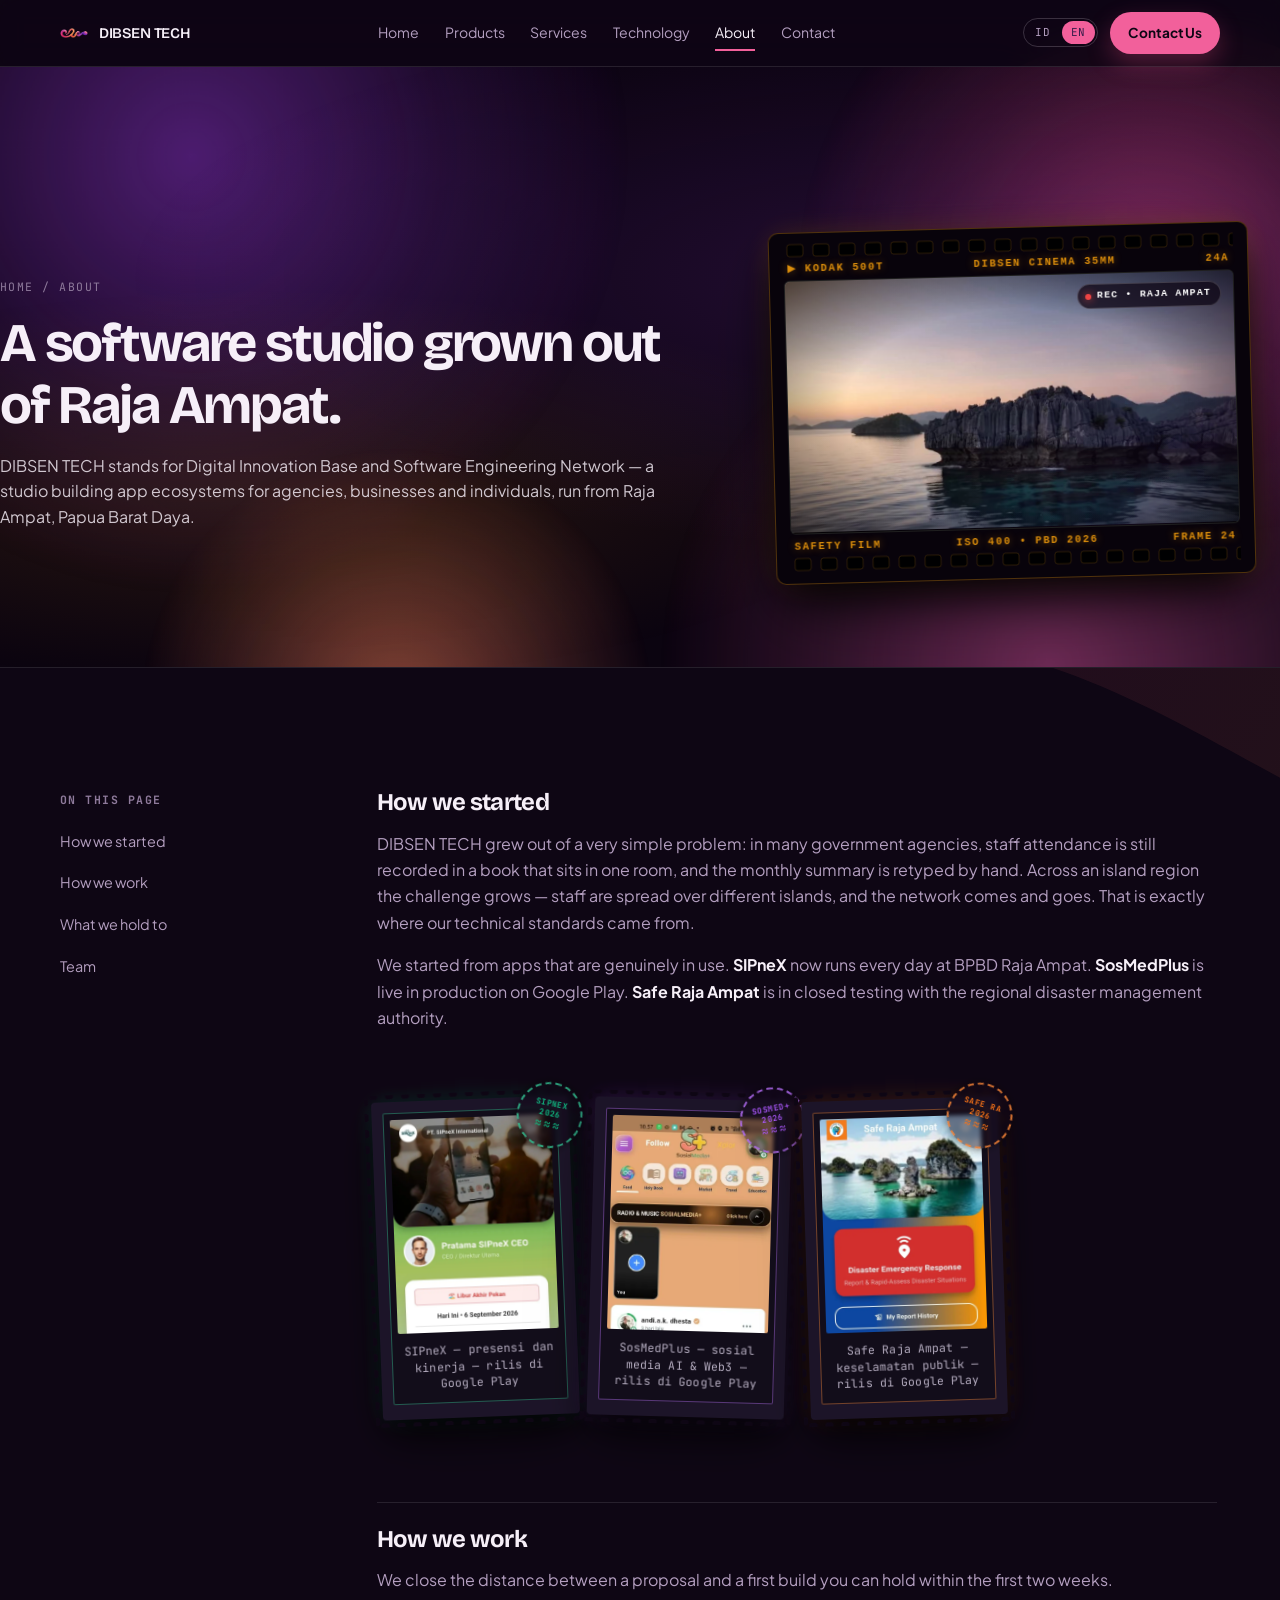
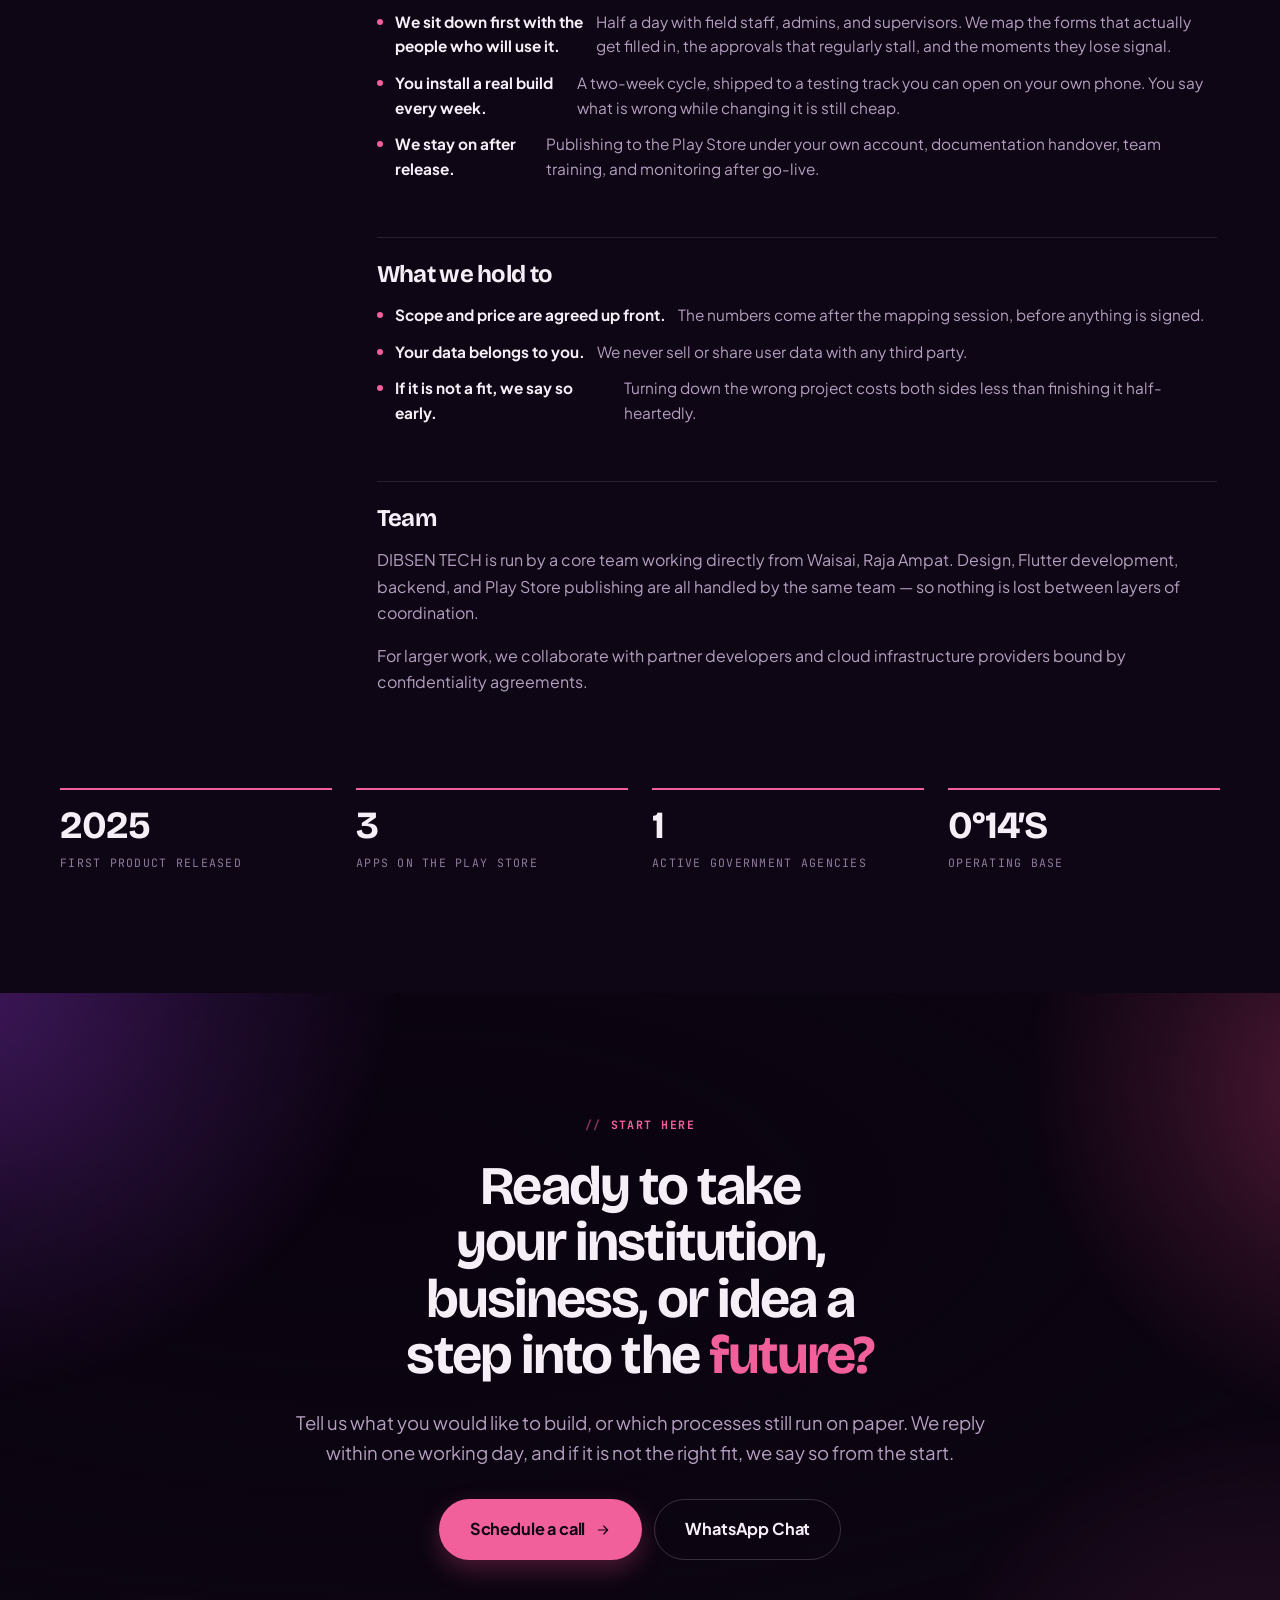
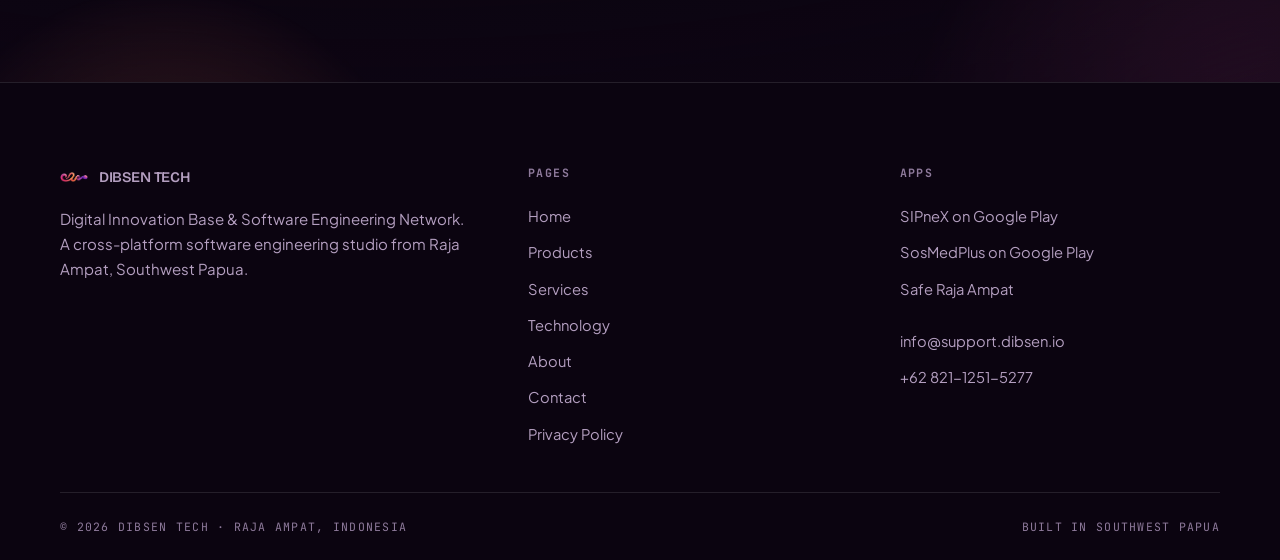
==== about-us/index.html @ f238dc31 "feat: complete website design with 3D hero, vintage film frames, and interactive components" ====
<!DOCTYPE html>
<html lang="id">
<head>
<meta charset="utf-8">
<meta name="viewport" content="width=device-width, initial-scale=1">
<script>(function(){var l;try{l=localStorage.getItem('dt-lang')}catch(e){}
if(l!=='id'&&l!=='en'){var a=(navigator.languages&&navigator.languages.length)?navigator.languages:[navigator.language||''];l='en';
for(var i=0;i<a.length;i++){if(/^id\b/i.test(a[i]||'')){l='id';break}}}
document.documentElement.setAttribute('data-lang',l);document.documentElement.setAttribute('lang',l);
if(l==='en'){document.documentElement.className+=' dt-pending';
setTimeout(function(){document.documentElement.classList.remove('dt-pending')},1500)}})();</script>
<style>html.dt-pending body{visibility:hidden}</style>

<title>DIBSEN TECH — Tentang Kami</title>
<meta name="description" content="DIBSEN TECH — Digital Innovation Base and Software Engineering Network. Studio perangkat lunak dari Raja Ampat yang membangun aplikasi untuk instansi, usaha, dan perorangan.">
<meta name="theme-color" content="#0E0614">
<link rel="canonical" href="https://dibsen.io/about-us">
<link rel="icon" type="image/png" sizes="32x32" href="/favicon-32.png">
<link rel="icon" type="image/png" sizes="16x16" href="/favicon-16.png">
<link rel="apple-touch-icon" href="/apple-touch-icon.png">
<meta property="og:type" content="website">
<meta property="og:site_name" content="DIBSEN TECH">
<meta property="og:url" content="https://dibsen.io/about-us">
<meta property="og:title" content="DIBSEN TECH — Tentang Kami">
<meta property="og:description" content="DIBSEN TECH — Digital Innovation Base and Software Engineering Network. Studio perangkat lunak dari Raja Ampat yang membangun aplikasi untuk instansi, usaha, dan perorangan.">
<meta property="og:image" content="https://dibsen.io/assets/dibsen-cover.jpg">
<meta name="twitter:card" content="summary_large_image">
<link rel="preconnect" href="https://fonts.googleapis.com">
<link rel="preconnect" href="https://fonts.gstatic.com" crossorigin>
<link rel="stylesheet" href="https://fonts.googleapis.com/css2?family=Bricolage+Grotesque:opsz,wght@12..96,400;12..96,500;12..96,600;12..96,800&family=Plus+Jakarta+Sans:wght@300;400;500;600;700&family=JetBrains+Mono:wght@400;500&display=swap">
<link rel="stylesheet" href="/assets/style.css?v=spectrum26">
<script>document.documentElement.classList.add('js');</script>
<script type="application/ld+json">{"@context": "https://schema.org", "@type": "WebSite", "name": "DIBSEN TECH", "alternateName": ["DIBSEN", "Dibsen Tech", "Digital Innovation Base and Software Engineering Network"], "url": "https://dibsen.io/", "publisher": {"@id": "https://dibsen.io/#organization"}}</script>
<script type="application/ld+json">{"@context": "https://schema.org", "@type": "Organization", "@id": "https://dibsen.io/#organization", "name": "DIBSEN TECH", "legalName": "Digital Innovation Base and Software Engineering Network", "alternateName": "DIBSEN", "url": "https://dibsen.io/", "logo": {"@type": "ImageObject", "url": "https://dibsen.io/assets/logo-dibsen.png", "width": 512, "height": 512}, "image": "https://dibsen.io/assets/dibsen-cover.jpg", "description": "Studio rekayasa perangkat lunak lintas platform dari Raja Ampat. Membangun ekosistem aplikasi web dan mobile yang aman dan terukur untuk instansi pemerintah, usaha, dan perorangan.", "foundingDate": "2025", "address": {"@type": "PostalAddress", "addressLocality": "Waisai, Raja Ampat", "addressRegion": "Papua Barat Daya", "addressCountry": "ID"}, "contactPoint": [{"@type": "ContactPoint", "telephone": "+62-821-1251-5277", "email": "info@support.dibsen.io", "contactType": "sales", "areaServed": "ID", "availableLanguage": ["id", "en"]}], "sameAs": ["https://play.google.com/store/apps/details?id=xyz.sipnex.app", "https://play.google.com/store/apps/details?id=com.dibsen.warganet_life", "https://play.google.com/store/apps/details?id=com.bpbd.saferajaampat"]}</script>
</head>
<body>
<header class="nav">
  <div class="container nav__inner">
    <a class="wordmark" href="/" aria-label="DIBSEN TECH, ke beranda">
      <span class="wordmark__tile" aria-hidden="true"><img src="/assets/dibsen-icon.png" alt=""></span>
      <span class="wordmark__text">DIBSEN TECH</span>
    </a>
    <input class="nav__cb" type="checkbox" id="navToggle">
    <nav class="nav__links" aria-label="Navigasi utama">
      <a href="/">Beranda</a>
      <a href="/products">Produk</a>
      <a href="/services">Layanan</a>
      <a href="/technologies">Teknologi</a>
      <a href="/about-us" aria-current="page">Tentang</a>
      <a href="/contact">Kontak</a>
    </nav>
    <div class="nav__right">
      <div class="langsw" role="group" aria-label="Language / Bahasa" translate="no" data-no-i18n><button type="button" data-set-lang="id" aria-label="Bahasa Indonesia">ID</button><button type="button" data-set-lang="en" aria-label="English">EN</button></div>
      <label class="burger" for="navToggle" aria-label="Buka menu">
        <svg class="ic-open" viewBox="0 0 24 24" fill="none" stroke="currentColor" stroke-width="1.8" stroke-linecap="round" aria-hidden="true"><path d="M4 7h16M4 12h16M4 17h16"/></svg>
        <svg class="ic-close" viewBox="0 0 24 24" fill="none" stroke="currentColor" stroke-width="1.8" stroke-linecap="round" aria-hidden="true"><path d="M6 6l12 12M18 6L6 18"/></svg>
      </label>
      <a class="btn btn--amber btn--sm" href="/contact">Hubungi Kami</a>
    </div>
  </div>
</header>
<section class="pagehead pagehead--filmroll">
  <div class="mesh" aria-hidden="true">
    <span class="blob blob--amber"></span><span class="blob blob--rust"></span>
    <span class="blob blob--cobalt"></span><span class="blob blob--warm"></span>
  </div>
  <div class="veil" aria-hidden="true"></div>
  <div class="container pagehead__filmgrid">
    <div class="pagehead__filmintro">
      <div class="crumb" data-reveal><a href="/">Beranda</a> / Tentang</div>
      <h1 data-reveal style="--d:1">Studio perangkat lunak yang tumbuh dari Raja Ampat.</h1>
      <p class="lead" data-reveal style="--d:2">DIBSEN TECH adalah singkatan dari Digital Innovation Base and Software Engineering Network — sebuah studio yang membangun ekosistem aplikasi untuk instansi, usaha, dan perorangan, dijalankan dari Raja Ampat, Papua Barat Daya.</p>
    </div>

    <div class="pagehead__filmpresenter" data-reveal style="--d:2">
      <!-- 35mm Vintage Film Strip Card (Konsep B) -->
      <div class="filmroll-card">
        <!-- Top Sprocket Rail -->
        <div class="filmroll-rail filmroll-rail--top" aria-hidden="true">
          <div class="filmroll-sprockets"></div>
          <div class="filmroll-edge-text">
            <span>▶ KODAK 500T</span>
            <span>DIBSEN CINEMA 35MM</span>
            <span>24A</span>
          </div>
        </div>

        <!-- Video Aperture Window -->
        <div class="filmroll-aperture">
          <video class="filmroll-video" autoplay muted loop playsinline preload="metadata" poster="/assets/sec/about-hero-poster.jpg?v=6" aria-hidden="true">
            <source src="/assets/sec/about-hero.mp4?v=6" type="video/mp4">
          </video>
          <div class="filmroll-vignette" aria-hidden="true"></div>
          <div class="filmroll-glare" aria-hidden="true"></div>
          <div class="filmroll-badge" aria-hidden="true">
            <span class="filmroll-badge__dot"></span>
            <span class="filmroll-badge__label">REC • RAJA AMPAT</span>
          </div>
        </div>

        <!-- Bottom Sprocket Rail -->
        <div class="filmroll-rail filmroll-rail--bottom" aria-hidden="true">
          <div class="filmroll-edge-text">
            <span>SAFETY FILM</span>
            <span>ISO 400 • PBD 2026</span>
            <span>FRAME 24</span>
          </div>
          <div class="filmroll-sprockets"></div>
        </div>
      </div>
    </div>
  </div>
</section>

<section class="section">
  <div class="container">
    <div class="doc">
      <div class="toc" data-reveal>
        <b>Di halaman ini</b>
        <a href="#kisah">Bagaimana kami mulai</a>
        <a href="#cara">Cara kami bekerja</a>
        <a href="#nilai">Yang kami pegang</a>
        <a href="#tim">Tim</a>
      </div>

      <div class="prose" data-reveal style="--d:1">
        <h2 id="kisah">Bagaimana kami mulai</h2>
        <p>DIBSEN TECH lahir dari masalah yang sangat sederhana: di banyak instansi, kehadiran pegawai masih dicatat di buku yang hanya ada di satu ruangan, dan rekap bulanannya diketik ulang dengan tangan. Di wilayah kepulauan, tantangannya bertambah — staf tersebar di pulau berbeda, dan jaringan naik-turun. Justru dari situ standar teknis kami terbentuk.</p>
        <p>Kami memulai dari aplikasi yang benar-benar dipakai. <strong>SIPneX</strong> kini berjalan setiap hari di BPBD Raja Ampat. <strong>SosMedPlus</strong> sudah rilis produksi di Google Play. <strong>Safe Raja Ampat</strong> sedang dalam tahap uji tertutup bersama pihak penanggulangan bencana daerah.</p>

        <div class="shots">
          <figure class="stamp-card stamp--sipnex">
            <div class="stamp-postmark" aria-hidden="true">
              <span>SIPNEX</span>
              <span>2026</span>
            </div>
            <div class="stamp-inner">
              <img src="/assets/shots/sipnex-profil.webp" width="720" height="960" loading="lazy" decoding="async"
                   alt="Beranda pengguna SIPneX menampilkan nama, jabatan, dan status jadwal absen hari ini.">
              <figcaption>SIPneX — presensi dan kinerja — rilis di Google Play</figcaption>
            </div>
          </figure>
          <figure class="stamp-card stamp--sosmed">
            <div class="stamp-postmark" aria-hidden="true">
              <span>SOSMED+</span>
              <span>2026</span>
            </div>
            <div class="stamp-inner">
              <img src="/assets/shots/sosialmedia-feed.webp" width="720" height="960" loading="lazy" decoding="async"
                   alt="Beranda SosMedPlus dengan baris kanal Feed, Holy Book, AI, Market, Travel, dan Education di atas linimasa unggahan.">
              <figcaption>SosMedPlus — sosial media AI &amp; Web3 — rilis di Google Play</figcaption>
            </div>
          </figure>
          <figure class="stamp-card stamp--safe">
            <div class="stamp-postmark" aria-hidden="true">
              <span>SAFE RA</span>
              <span>2026</span>
            </div>
            <div class="stamp-inner">
              <img src="/assets/shots/safe-raja-tanggap.webp" width="720" height="960" loading="lazy" decoding="async"
                   alt="Layar Tanggap Darurat Bencana di Safe Raja Ampat, dengan tombol laporan cepat dan riwayat laporan pengguna.">
              <figcaption>Safe Raja Ampat — keselamatan publik — rilis di Google Play</figcaption>
            </div>
          </figure>
        </div>

        <h2 id="cara">Cara kami bekerja</h2>
        <p>Kami menutup jarak antara proposal dan build pertama yang bisa dipegang di dua minggu pertama.</p>
        <ul>
          <li><strong>Kami duduk dulu dengan orang yang akan memakainya.</strong> Setengah hari bersama staf lapangan, admin, dan atasan. Kami petakan formulir yang benar-benar diisi, persetujuan yang sering macet, dan momen-momen mereka kehilangan sinyal.</li>
          <li><strong>Anda memasang build asli tiap pekan.</strong> Siklus dua mingguan, dikirim ke jalur pengujian yang bisa dibuka di HP Anda sendiri. Anda bilang apa yang salah selagi mengubahnya masih murah.</li>
          <li><strong>Kami tidak hilang setelah rilis.</strong> Publikasi ke Play Store atas nama akun Anda, serah terima dokumentasi, pelatihan tim, dan pemantauan setelah go-live.</li>
        </ul>

        <h2 id="nilai">Yang kami pegang</h2>
        <ul>
          <li><strong>Ruang lingkup dan harga disepakati di depan.</strong> Angka keluar setelah sesi pemetaan, sebelum ada yang ditandatangani.</li>
          <li><strong>Data Anda adalah milik Anda.</strong> Kami tidak pernah menjual atau membagikan data pengguna ke pihak ketiga mana pun.</li>
          <li><strong>Kalau tidak cocok, kami bilang di awal.</strong> Menolak proyek yang salah lebih murah bagi kedua pihak daripada menyelesaikannya dengan setengah hati.</li>
        </ul>

        <h2 id="tim">Tim</h2>
        <p>DIBSEN TECH dijalankan oleh tim inti yang bekerja langsung dari Waisai, Raja Ampat. Desain, pengembangan Flutter, backend, sampai publikasi Play Store dikerjakan oleh tim yang sama — sehingga tidak ada informasi yang hilang di antara lapisan koordinasi.</p>
        <p>Untuk pekerjaan berskala besar, kami bekerja sama dengan mitra pengembang dan penyedia infrastruktur cloud yang terikat perjanjian kerahasiaan.</p>
      </div>
    </div>

    <div style="height:clamp(48px,6vw,80px)"></div>
    <div class="stats" data-reveal>
      <div class="stat"><b>2025</b><span>Produk pertama rilis</span></div>
      <div class="stat"><b>3</b><span>Aplikasi di Play Store</span></div>
      <div class="stat"><b>1</b><span>Instansi pemerintah aktif</span></div>
      <div class="stat"><b>0°14′S</b><span>Basis operasi</span></div>
    </div>
  </div>
</section>

<section class="section cta">
  <div class="mesh" aria-hidden="true">
    <span class="blob blob--amber"></span><span class="blob blob--rust"></span>
    <span class="blob blob--cobalt"></span><span class="blob blob--warm"></span>
  </div>
  <div class="veil" aria-hidden="true"></div>
  <div class="container cta__inner">
    <span class="marker" data-reveal>Mulai dari sini</span>
    <h2 data-reveal style="--d:1">Siap membawa instansi, usaha, atau ide Anda melangkah ke <em>masa depan?</em></h2>
    <p class="lead" data-reveal style="--d:2">Ceritakan apa yang ingin Anda bangun, atau proses apa yang masih berjalan di atas kertas. Kami balas dalam satu hari kerja, dan kalau memang belum cocok, kami sampaikan sejak awal.</p>
    <div class="cta__row" data-reveal style="--d:3">
      <a class="btn btn--amber btn--lg" href="/contact">Jadwalkan diskusi <svg viewBox="0 0 24 24" fill="none" stroke="currentColor" stroke-width="1.7" stroke-linecap="round" stroke-linejoin="round" aria-hidden="true"><path d="M5 12h13M13 6l6 6-6 6"/></svg></a>
      <a class="btn btn--line btn--lg" href="https://wa.me/6282112515277?text=Halo%20Tim%20DIBSEN%20TECH%2C%20saya%20tertarik%20mendiskusikan%20pembuatan%20website%20atau%20aplikasi." rel="noopener" target="_blank">Chat WhatsApp</a>
    </div>
  </div>
</section>
<footer class="footer">
  <div class="container">
    <div class="footer__top">
      <div>
        <a class="wordmark" href="/">
          <span class="wordmark__tile" aria-hidden="true"><img src="/assets/dibsen-icon.png" alt=""></span>
          <span class="wordmark__text">DIBSEN TECH</span>
        </a>
        <p class="footer__blurb">Digital Innovation Base &amp; Software Engineering Network. Studio rekayasa perangkat lunak lintas platform dari Raja Ampat, Papua Barat Daya.</p>
      </div>
      <div class="footer__col">
        <b>Halaman</b>
        <a href="/">Beranda</a><a href="/products">Produk</a><a href="/services">Layanan</a><a href="/technologies">Teknologi</a>
        <a href="/about-us">Tentang</a><a href="/contact">Kontak</a>
        <a href="/privacy-policy">Kebijakan Privasi</a>
      </div>
      <div class="footer__col">
        <b>Aplikasi</b>
        <a href="https://play.google.com/store/apps/details?id=xyz.sipnex.app" rel="noopener" target="_blank">SIPneX di Google Play</a>
        <a href="https://play.google.com/store/apps/details?id=com.dibsen.warganet_life" rel="noopener" target="_blank">SosMedPlus di Google Play</a>
        <a href="https://play.google.com/store/apps/details?id=com.bpbd.saferajaampat" rel="noopener" target="_blank">Safe Raja Ampat</a>
        <span style="margin-top:16px">info@support.dibsen.io</span>
        <a href="https://wa.me/6282112515277?text=Halo%20Tim%20DIBSEN%20TECH%2C%20saya%20tertarik%20mendiskusikan%20pembuatan%20website%20atau%20aplikasi." rel="noopener" target="_blank">+62 821-1251-5277</a>
      </div>
    </div>
    <div class="footer__bot">
      <span>© 2026 DIBSEN TECH · Raja Ampat, Indonesia</span>
      <span>Dibangun di Papua Barat Daya</span>
    </div>
  </div>
</footer>
<script>
(function () {
  var doc = document, reduce = window.matchMedia('(prefers-reduced-motion: reduce)').matches;
  var items = doc.querySelectorAll('[data-reveal]');
  if (!('IntersectionObserver' in window) || reduce) {
    for (var i = 0; i < items.length; i++) items[i].classList.add('is-in');
  } else {
    var io = new IntersectionObserver(function (e) {
      e.forEach(function (x) { if (x.isIntersecting) { x.target.classList.add('is-in'); io.unobserve(x.target); } });
    }, { rootMargin: '0px 0px -8% 0px', threshold: 0.12 });
    items.forEach(function (el) { io.observe(el); });
  }
  var t = doc.getElementById('navToggle');
  doc.querySelectorAll('.nav__links a').forEach(function (a) {
    a.addEventListener('click', function () { t.checked = false; });
  });
  var form = doc.getElementById('bookingForm');
  if (form) {
    var btn = form.querySelector('button[type="submit"]');
    form.addEventListener('submit', function (e) {
      e.preventDefault();
      var req = form.querySelectorAll('[required]');
      for (var i = 0; i < req.length; i++) {
        if (!req[i].value.trim() || (req[i].type === 'email' && req[i].value.indexOf('@') < 1)) {
          req[i].focus(); req[i].style.borderColor = '#de3b3d'; return;
        }
      }
      btn.disabled = true; btn.textContent = 'Mengirim...';
      fetch(form.action, { method: 'POST', body: new FormData(form) })
        .then(function (r) { return r.json(); })
        .then(function (r) {
          if (!r.success) throw new Error();
          form.classList.add('is-sent');
          form.scrollIntoView({ behavior: reduce ? 'auto' : 'smooth', block: 'center' });
        })
        .catch(function () { btn.disabled = false; btn.textContent = 'Gagal — coba lagi atau email kami'; });
    });
    form.addEventListener('input', function (e) { e.target.style.borderColor = ''; });
  }
})();
</script>
<script src="/assets/i18n.js?v=spectrum23"></script>
<script src="/assets/ribbon.js?v=spectrum3" defer></script>
<!-- Speculation Rules (2026-09-05) — siapkan halaman tujuan lebih awal.
     Setelannya sengaja hati-hati supaya tidak membatalkan penghematan
     bobot yang baru dikerjakan:
       prefetch  "moderate"     -> saat kursor menggantung di sebuah tautan,
                                   HANYA dokumen HTML-nya (16-63 KB) yang
                                   diambil. Murah.
       prerender "conservative" -> baru saat tombol tikus DITEKAN, yaitu
                                   ketika pengunjung sudah jelas mau pergi.
                                   Halaman disiapkan penuh (termasuk video
                                   hero-nya), jadi tidak ada unduhan besar
                                   yang terbuang untuk halaman yang cuma
                                   dilewati kursor.
     href_matches "/*" hanya cocok untuk tautan sesama domain, jadi tautan
     WhatsApp dan Google Play tidak ikut tersentuh. -->
<script type="speculationrules">
{"prefetch":[{"where":{"href_matches":"/*"},"eagerness":"moderate"}],
 "prerender":[{"where":{"href_matches":"/*"},"eagerness":"conservative"}]}
</script>
</body>
</html>
---- assets/style.css ----
/* ==========================================================================
   DIBSEN TECH — Spectrum design system
   The palette is the DIBSEN mark's own gradient, pulled out and made
   systematic: violet -> orchid -> magenta -> rose -> coral -> amber.
   Neutrals are biased toward the violet end so nothing reads as dead grey.
   Each product keeps its own logo colour as a local accent.
   ========================================================================== */
/* --------------------------------------------------------------------------
   Transisi antar halaman (2026-09-05).

   Klik pulau produk sudah punya iris wipe berdither yang menutup ke warna
   gelap (lihat startTransition di archipelago.js) — tapi sesudahnya browser
   memuat dokumen baru, dan pergantian dokumen itulah yang terasa sebagai
   "kedip". @view-transition menutup celah itu tanpa mengubah arsitektur:
   halaman tetap HTML sungguhan yang terindeks mesin pencari, cuma
   perpindahannya yang beranimasi.

   Ini disengaja TIDAK memakai router SPA. igloo.inc mulus karena seluruh
   situsnya satu dokumen dengan 0 karakter teks HTML — bagus untuk kesan,
   buruk untuk ditemukan lewat pencarian. DIBSEN perlu ditemukan instansi,
   usaha, dan perorangan, jadi halaman kontennya dipertahankan utuh.

   Wajib ada di KEDUA dokumen (yang ditinggalkan dan yang dituju) supaya
   transisinya jalan — karena itu aturan ini ada di sini DAN di <style>
   inline index.html. Browser yang belum mendukung tetap berpindah halaman
   seperti biasa, tanpa error.
   -------------------------------------------------------------------------- */
@view-transition{navigation:auto}
/* Durasi sengaja pendek: ini jembatan antar halaman, bukan pertunjukan. */
::view-transition-old(root),::view-transition-new(root){animation-duration:.32s;
  animation-timing-function:cubic-bezier(.2,.7,.3,1)}
@media (prefers-reduced-motion:reduce){
  ::view-transition-group(*),::view-transition-old(*),::view-transition-new(*){
    animation:none!important}
}

:root{
  /* --- the brand spectrum --- */
  --violet:#7B2FB2; --orchid:#CE5099; --magenta:#DB447F;
  --rose:#E95675;   --coral:#F67E5C;  --amber-warm:#FB9A60;
  --spectrum:linear-gradient(96deg,var(--violet),var(--magenta) 46%,var(--coral) 78%,var(--amber-warm));
  /* lifted stops for text on the dark ground */
  --violet-lit:#A85FD8; --orchid-lit:#E070C0; --magenta-lit:#F2609B;
  --coral-lit:#FB8A6B;  --amber-lit:#FFAE74;
  --spectrum-text:linear-gradient(96deg,var(--violet-lit),var(--magenta-lit) 46%,var(--coral-lit) 78%,var(--amber-lit));

  /* --- product marks: each product's own brand colour, re-sampled
     2026-09-05 directly from screenshots of the real apps (not guessed
     from the logo) — all three of the old values here were wrong:
       sosialmedia was #FBD800 (yellow)  -> real app bg is #E6A877 (peach)
       sipnex      was #3FB5AF (teal)    -> real app bg is #85BD5B (green)
       saferajaampat was #F47B1A (orange, close) -> refined to #FC9700,
         the exact orange half of the app's blue(#0E47A1)->orange gradient;
         the blue half isn't used here (single-accent slot), kept as a
         note in case a two-tone treatment is wanted later.
     Contrast re-verified by the numbers against both --graphite and the
     new --panel below (worst case 4.87:1, best 9.07:1 — all clear WCAG
     AA 3:1 for UI/large text with margin), not just eyeballed — matters
     here since sipnex's green sits on the hue axis Andi is less sensitive
     to. Full deep/hover/rgb triads so a section can swap the whole
     --amber-* accent group to its product colour in one override — see
     "per-product accent scoping" further down. --- */
  --pc-sosialmedia:#E6A877; --pc-sosialmedia-rgb:230,168,119;
  --pc-sosialmedia-deep:#D97C32; --pc-sosialmedia-deep-rgb:217,124,50; --pc-sosialmedia-hover:#EDC19E;
  --pc-sipnex:#85BD5B; --pc-sipnex-rgb:133,189,91;
  --pc-sipnex-deep:#5D8D39; --pc-sipnex-deep-rgb:93,141,57; --pc-sipnex-hover:#A0CC7F;
  --pc-saferajaampat:#FC9700; --pc-saferajaampat-rgb:252,151,0;
  --pc-saferajaampat-deep:#AA6600; --pc-saferajaampat-deep-rgb:170,102,0; --pc-saferajaampat-hover:#FFAA2B;

  /* --- grounds: deep violet-black, lifted in steps (never flat #000).
     Re-tuned 2026-09-05: the old steps measured L* 1.8/2.5/5.0/6.9/9.3 —
     so close together a panel never read as a separate surface from the
     page ground ("cards look as dark as the background"). void/graphite
     stay put; panel/panel-2/panel-3 now land at L* ~16/21/26, same violet
     hue, just a jump big enough to actually see. --- */
  --void:#0B0410; --graphite:#0E0614; --panel:#361C4A; --panel-2:#41255B; --panel-3:#4F2F6B;
  --white:#F6EFF8; --grey:#B49FC0; --grey-dim:#8E7A9B;

  /* --- ground vs surface, dipisah 2026-09-05 sore.
     Bug yang diperbaiki: --panel dipakai DOBEL — sekaligus sebagai latar
     .section--panel DAN sebagai permukaan .tile/.cscard/.svc/.proj/.form.
     Akibatnya setiap kartu di dalam .section--panel punya warna yang
     PERSIS SAMA dengan latarnya: kontras 1.00:1, dL* 0.0 — yang
     memisahkan cuma garis tepi putih 11% (1.36:1). Ini yang dilaporkan
     user di 3 tempat sekaligus (Produk>SIPneX, Teknologi>SosMedPlus,
     Teknologi>tech stack) — dan ketiganya memang persis satu-satunya 3
     pemakaian .section--panel di seluruh situs. Menaikkan --panel di
     sesi sebelumnya tidak menyelesaikan ini karena menaikkan KEDUANYA
     sekaligus, jadi selisihnya tetap nol.

     Nilai di bawah dihitung, bukan dikira-kira (wajib untuk proyek ini:
     penilaian mata sendiri tidak dipakai sebagai patokan). Targetnya
     dikalibrasi ke selisih yang SUDAH diterima user sendiri — kartu di
     section biasa (#361C4A di atas --graphite) tidak pernah dikeluhkan,
     dan selisihnya dL*=13.6. Angka itu yang direplikasi untuk pita:

       halaman --graphite #0E0614  L* 2.5
       pita    --band     #261334  L* 10.0   (dL* 7.5 dari halaman)
       kartu   --card     #4C2767  L* 23.6   (dL* 13.6 dari pita, 1.46:1)
       hover   --card-hi  #5A2E7B  L* 28.3

     Kenapa pita diturunkan dan kartu dinaikkan (bukan kartu saja yang
     dinaikkan): kalau pita dibiarkan di L*16.1, kartu harus naik ke
     L*29.8 untuk dapat selisih yang sama, dan di situ --grey turun ke
     3.89:1 — gagal AA untuk teks ukuran normal seperti .cscard span.
     Dengan pembagian di bawah, --white 10.38:1 (AAA) dan --grey 4.83:1
     (AA) dua-duanya lolos.

     Dicek juga dalam GRAYSCALE (ini yang menentukan, karena kepekaan
     warna user berbeda di jalur hijau): 17 -> 33 -> 59 -> 69 dari 255.
     Tiga tingkat yang tetap jelas beda walau warnanya dibuang total.

     --panel SENGAJA tidak diubah nilainya supaya rule lain yang masih
     membacanya (mis. warna teks tombol bahasa) tidak ikut bergeser. --- */
  --band:#261334; --card:#4C2767; --card-hi:#5A2E7B; --well:#261334;
  --card-edge:inset 0 1px 0 rgba(246,239,248,.10);
  --card-shadow:0 14px 34px rgba(0,0,0,.42);
  --card-shadow-hi:0 26px 56px rgba(0,0,0,.55);

  /* --- accent slots (names kept so existing rules keep working).
     amber-rgb/amber-deep-rgb/amber-hover added 2026-09-05 so every
     glow/border/hover that used to hardcode the pink's raw RGB now reads
     the current --amber-* group instead — that's what lets a section
     override just --amber/--amber-deep/--amber-hover/--amber-rgb/
     --amber-deep-rgb and have buttons, chips, focus rings and glows all
     follow automatically. --- */
  --amber:#F2609B; --amber-deep:#DB447F; --amber-hover:#FB8A6B;
  --amber-rgb:242,96,155; --amber-deep-rgb:219,68,127;
  --amber-tint:rgba(var(--amber-rgb),.14);
  --rust:#FB9A60; --cobalt:#A85FD8;
  --line:rgba(246,239,248,.11); --line-2:rgba(246,239,248,.19);
  --error:#de3b3d;

  --display:"Bricolage Grotesque",ui-sans-serif,system-ui,sans-serif;
  --body:"Plus Jakarta Sans",ui-sans-serif,system-ui,-apple-system,sans-serif;
  --mono:"JetBrains Mono",ui-monospace,SFMono-Regular,Menlo,monospace;

  --fs-display:clamp(2.2rem,6vw,4.6rem);
  --fs-h1-sub:clamp(1.9rem,5vw,3.4rem);
  --fs-h2:clamp(1.6rem,3.4vw,2.5rem);
  --fs-h3:clamp(1.1rem,1.6vw,1.3rem);
  --fs-lead:clamp(1.02rem,1.45vw,1.18rem);
  --fs-mono:.72rem;

  --s1:4px; --s2:8px; --s3:12px; --s4:16px; --s5:24px;
  --s6:32px; --s7:40px; --s8:56px; --s9:80px; --s10:120px;

  --pad-section:clamp(72px,9.5vw,132px);
  --radius:12px; --radius-lg:20px; --nav-h:66px;
  --ease:cubic-bezier(.2,.7,.3,1);
}

*,*::before,*::after{box-sizing:border-box}
html{-webkit-text-size-adjust:100%;scroll-behavior:smooth}
body{margin:0}
img{display:block;max-width:100%}
svg{display:block}
button,input,select,textarea{font:inherit;color:inherit}
h1,h2,h3,h4,p,ul,ol,figure,blockquote,dl,dd{margin:0}
ul,ol{list-style:none;padding:0}
a{color:inherit;text-decoration:none}

html{background:var(--graphite)}
body{background:transparent;color:var(--white);font-family:var(--body);
  font-size:1rem;line-height:1.65;-webkit-font-smoothing:antialiased;overflow-x:hidden}

h1,h2,h3{font-family:var(--display);font-weight:700;line-height:1.04;letter-spacing:-.03em}
h1{font-size:var(--fs-display);line-height:.98;letter-spacing:-.04em}
h2{font-size:var(--fs-h2);letter-spacing:-.035em}
h3{font-size:var(--fs-h3);font-weight:600;letter-spacing:-.02em;line-height:1.25}

.marker{font-family:var(--mono);font-size:var(--fs-mono);font-weight:700;letter-spacing:.13em;
  text-transform:uppercase;color:var(--amber);display:inline-flex;align-items:center;gap:9px}
.marker::before{content:"//";opacity:.55}
.lead{font-size:var(--fs-lead);color:var(--grey);line-height:1.6;max-width:58ch}
.muted{color:var(--grey)}

.container{width:min(1160px,100% - clamp(2rem,7vw,5rem));margin-inline:auto}
.section{padding-block:var(--pad-section);position:relative}
.section--tight{padding-block:clamp(56px,7vw,92px)}
.section--panel{background:var(--band);border-block:1px solid var(--line)}
.section-head{display:flex;flex-direction:column;gap:var(--s4);margin-bottom:clamp(36px,5vw,60px);max-width:62ch}
.sr-only{position:absolute;width:1px;height:1px;padding:0;margin:-1px;overflow:hidden;clip:rect(0 0 0 0);white-space:nowrap;border:0}

/* ---------- buttons ---------- */
.btn{display:inline-flex;align-items:center;justify-content:center;gap:10px;
  font-weight:700;font-size:.94rem;letter-spacing:-.01em;padding:13px 22px;border-radius:999px;
  border:1px solid transparent;cursor:pointer;
  transition:transform .22s var(--ease),background-color .22s ease,border-color .22s ease,box-shadow .22s ease}
.btn svg{width:16px;height:16px;flex:none}
.btn--amber{background:var(--amber);color:#0E0614;box-shadow:0 10px 24px rgba(var(--amber-deep-rgb),.30)}
.btn--amber:hover{background:var(--amber-hover);transform:translateY(-2px);box-shadow:0 14px 32px rgba(var(--amber-deep-rgb),.3)}
.btn--line{border-color:var(--line-2);color:var(--white)}
.btn--line:hover{border-color:var(--white);background:rgba(246,239,248,.05);transform:translateY(-2px)}
.btn--sm{padding:9px 17px;font-size:.85rem}
.btn--lg{padding:16px 30px;font-size:1.02rem}
.btn--block{width:100%}
:focus-visible{outline:2px solid var(--amber);outline-offset:3px;border-radius:6px}

/* ---------- nav ---------- */
.nav{position:sticky;top:0;z-index:60;background:rgba(14,6,20,.82);
  -webkit-backdrop-filter:blur(14px) saturate(150%);backdrop-filter:blur(14px) saturate(150%);
  border-bottom:1px solid var(--line)}
.nav__inner{height:var(--nav-h);display:flex;align-items:center;justify-content:space-between;gap:var(--s5);position:relative}

/* Varian beranda (2026-09-05). Beranda punya hero WebGL setinggi layar, jadi
   bilahnya mengambang transparan di atasnya lalu berubah solid begitu digulir
   — class .solid ditambahkan oleh skrip kecil di index.html. Halaman lain
   tetap memakai .nav biasa yang selalu solid karena kontennya mulai tepat di
   bawah bilah. Ini satu-satunya perbedaan nav antar halaman sekarang. */
.nav--float{position:fixed;left:0;right:0;top:0;background:transparent;
  -webkit-backdrop-filter:none;backdrop-filter:none;border-bottom-color:transparent;
  transition:background .4s var(--ease),border-color .4s var(--ease)}
.nav--float.solid{background:rgba(14,6,20,.82);
  -webkit-backdrop-filter:blur(14px) saturate(150%);backdrop-filter:blur(14px) saturate(150%);
  border-bottom-color:var(--line)}
/* Saat panel menu mobile terbuka, bilahnya wajib solid — kalau tidak, bagian
   atasnya jadi tembus pandang sendirian di atas panel yang solid. */
.nav--float:has(.nav__cb:checked){background:rgba(14,6,20,.98);border-bottom-color:var(--line)}

.wordmark{display:flex;align-items:center;gap:11px;flex:none}
.wordmark__tile{width:28px;height:28px;flex:none;display:grid;place-items:center}
.wordmark__tile img{width:100%;height:auto}
.wordmark__text{font-family:var(--display);font-weight:600;font-size:.92rem;letter-spacing:-.03em;line-height:1}

.nav__cb{position:absolute;opacity:0;width:1px;height:1px}
.nav__links{display:flex;align-items:center;gap:clamp(14px,2vw,28px)}
.nav__links a{font-size:.88rem;color:var(--grey);position:relative;padding-block:6px;transition:color .2s}
.nav__links a::after{content:"";position:absolute;left:0;right:0;bottom:0;height:1.5px;background:var(--amber);
  transform:scaleX(0);transform-origin:left;transition:transform .3s var(--ease)}
.nav__links a:hover{color:var(--white)}
.nav__links a:hover::after{transform:scaleX(1)}
.nav__links a[aria-current="page"]{color:var(--white)}
.nav__links a[aria-current="page"]::after{transform:scaleX(1);background:var(--amber)}
.nav__right{display:flex;align-items:center;gap:var(--s3);flex:none}
.langsw{display:flex;gap:2px;border:1px solid var(--line-2);border-radius:999px;padding:2px;flex:none}
.langsw button{font-family:var(--mono);font-size:11px;letter-spacing:.08em;line-height:1;
  padding:6px 9px;border:0;border-radius:999px;background:transparent;color:var(--grey);
  cursor:pointer;transition:background .25s,color .25s}
.langsw button:hover{color:var(--white)}
.langsw button:focus-visible{outline:2px solid var(--amber);outline-offset:2px}
html[data-lang="id"] .langsw button[data-set-lang="id"],
html[data-lang="en"] .langsw button[data-set-lang="en"]{background:var(--amber);color:var(--panel)}
.burger{display:none;width:40px;height:40px;align-items:center;justify-content:center;
  border:1px solid var(--line-2);border-radius:10px;cursor:pointer}
.burger svg{width:18px;height:18px}
.burger .ic-close{display:none}
.nav__cb:focus-visible ~ .nav__right .burger{outline:2px solid var(--amber);outline-offset:3px}
@media (max-width:980px){
  .nav__links{display:none;position:absolute;top:calc(var(--nav-h) - 1px);
    left:calc(-1 * clamp(1rem,3.5vw,2.5rem));right:calc(-1 * clamp(1rem,3.5vw,2.5rem));
    flex-direction:column;align-items:stretch;gap:0;background:rgba(14,6,20,.98);
    border-bottom:1px solid var(--line);padding:var(--s3) clamp(1.6rem,5vw,2.5rem) var(--s5)}
  .nav__links a{padding-block:14px;border-bottom:1px solid var(--line);font-size:1rem}
  .nav__links a::after{display:none}
  .nav__cb:checked ~ .nav__links{display:flex}
  .nav__cb:checked ~ .nav__right .burger .ic-open{display:none}
  .nav__cb:checked ~ .nav__right .burger .ic-close{display:block}
  .burger{display:inline-flex}
}
/* On narrow screens the language switch takes the room the header CTA used to
   have; the burger menu already carries a Kontak / Contact link. */
@media (max-width:560px){
  .nav__right .btn--sm{display:none}
  .langsw button{padding:6px 8px}
}

/* ---------- mesh ---------- */
.mesh{position:absolute;inset:-18%;z-index:-2;pointer-events:none}
.blob{position:absolute;border-radius:50%;will-change:transform}
/* the four blobs walk the spectrum: violet -> magenta -> orchid -> coral */
.blob--amber{width:74vmax;height:74vmax;left:-22vmax;top:-30vmax;
  background:radial-gradient(circle at 50% 50%,rgba(123,47,178,.66) 0%,rgba(123,47,178,.22) 38%,rgba(123,47,178,0) 66%);
  animation:dA 40s ease-in-out infinite alternate}
.blob--rust{width:60vmax;height:60vmax;right:-20vmax;top:-14vmax;
  background:radial-gradient(circle at 50% 50%,rgba(var(--amber-deep-rgb),.62) 0%,rgba(var(--amber-deep-rgb),.20) 40%,rgba(var(--amber-deep-rgb),0) 66%);
  animation:dB 48s ease-in-out infinite alternate}
.blob--cobalt{width:64vmax;height:64vmax;right:-14vmax;bottom:-32vmax;
  background:radial-gradient(circle at 50% 50%,rgba(206,80,153,.56) 0%,rgba(206,80,153,.18) 42%,rgba(206,80,153,0) 68%);
  animation:dC 54s ease-in-out infinite alternate}
.blob--warm{width:42vmax;height:42vmax;left:10vmax;bottom:-24vmax;
  background:radial-gradient(circle at 50% 50%,rgba(246,126,92,.58) 0%,rgba(246,126,92,.19) 44%,rgba(246,126,92,0) 68%);
  animation:dD 46s ease-in-out infinite alternate}
@keyframes dA{from{transform:translate3d(0,0,0) scale(1)}   to{transform:translate3d(10%,8%,0) scale(1.14)}}
@keyframes dB{from{transform:translate3d(0,0,0) scale(1.08)}to{transform:translate3d(-12%,10%,0) scale(.92)}}
@keyframes dC{from{transform:translate3d(0,0,0) scale(.94)} to{transform:translate3d(-9%,-13%,0) scale(1.16)}}
@keyframes dD{from{transform:translate3d(0,0,0) scale(1.12)}to{transform:translate3d(13%,-9%,0) scale(.9)}}
.veil{position:absolute;inset:0;z-index:-1;pointer-events:none;
  background:radial-gradient(ellipse 120% 90% at 30% 30%,rgba(14,6,20,0) 0%,rgba(14,6,20,.42) 62%,rgba(14,6,20,.78) 100%)}

.hero{position:relative;isolation:isolate;overflow:hidden;background:var(--void);
  padding-block:clamp(72px,10vw,116px) clamp(80px,11vw,124px)}
.hero__inner{display:grid;grid-template-columns:minmax(0,1.1fr) minmax(0,.8fr);
  gap:clamp(40px,5vw,72px);align-items:center}
.hero__copy{display:flex;flex-direction:column;gap:var(--s5)}
.hero h1{max-width:16ch;text-wrap:balance;color:var(--white)}
.hero h1 em{font-style:normal;color:var(--amber)}
.hero .lead{color:rgba(246,239,248,.80)}
.hero__actions{display:flex;flex-wrap:wrap;gap:var(--s3);margin-top:var(--s2)}
.hero__meta{display:flex;flex-wrap:wrap;gap:var(--s2) var(--s6);margin-top:var(--s5);
  padding-top:var(--s5);border-top:1px solid var(--line);
  font-family:var(--mono);font-size:var(--fs-mono);letter-spacing:.1em;text-transform:uppercase;color:var(--grey-dim)}
.hero__meta b{color:var(--white);font-weight:600}
@media (max-width:960px){.hero__inner{grid-template-columns:1fr;gap:var(--s8)}}

/* page header for inner pages */
.pagehead{position:relative;isolation:isolate;overflow:hidden;background:var(--void);
  padding-block:clamp(56px,7vw,88px) clamp(48px,6vw,76px);border-bottom:1px solid var(--line)}
.pagehead h1{font-size:var(--fs-h1-sub);max-width:20ch;color:var(--white)}
.pagehead .lead{color:rgba(246,239,248,.78);margin-top:var(--s4)}
.crumb{font-family:var(--mono);font-size:var(--fs-mono);letter-spacing:.13em;text-transform:uppercase;
  color:var(--grey-dim);margin-bottom:var(--s4)}
.crumb a:hover{color:var(--amber)}

/* page header variant with a looping video background — used on Technology */
.pagehead--video{min-height:64vh;display:flex;align-items:center;
  padding-block:clamp(120px,14vw,168px) clamp(56px,7vw,88px)}
.pagehead--video .mesh,.pagehead--video .veil{display:none}
.pagehead__bgvideo{position:absolute;inset:0;z-index:-3;width:100%;height:100%;object-fit:cover}
.pagehead--video::before{content:"";position:absolute;inset:0;z-index:-2;pointer-events:none;
  background:
    linear-gradient(180deg,rgba(11,4,16,.72) 0%,rgba(11,4,16,.32) 32%,rgba(11,4,16,.4) 62%,rgba(11,4,16,.88) 100%),
    radial-gradient(120% 90% at 22% 20%,rgba(123,47,178,.28) 0%,rgba(11,4,16,0) 55%)}
@media (max-width:720px){
  /* On a narrow phone the video-behind-text overlay just buries the video —
     the text block alone is taller than the video, so the video ends up
     hidden under a wall of copy instead of read as a hero. Below this
     breakpoint the video becomes its own banner ABOVE the text instead of
     living behind it: full width, native 16:9, always fully visible, then
     the heading/lead follow underneath on the plain dark ground. */
  .pagehead--video{min-height:0;display:block;padding-block:0 clamp(32px,6vw,48px)}
  .pagehead--video::before{display:none}
  .pagehead__bgvideo{position:relative;inset:auto;z-index:auto;display:block;
    width:100%;height:auto;aspect-ratio:16/9;object-fit:cover;margin-bottom:24px}
  .pagehead--video .container{padding-top:0}
}

/* page header variant with a static hero image — used on Products & About */
.pagehead--image{min-height:64vh;display:flex;align-items:center;
  padding-block:clamp(120px,14vw,168px) clamp(56px,7vw,88px)}
.pagehead--image .mesh,.pagehead--image .veil{display:none}
.pagehead__bgimg{position:absolute;inset:0;z-index:-3;width:100%;height:100%;object-fit:cover}
.pagehead--image::before{content:"";position:absolute;inset:0;z-index:-2;pointer-events:none;
  background:
    linear-gradient(180deg,rgba(11,4,16,.72) 0%,rgba(11,4,16,.32) 32%,rgba(11,4,16,.4) 62%,rgba(11,4,16,.88) 100%),
    radial-gradient(120% 90% at 22% 20%,rgba(123,47,178,.28) 0%,rgba(11,4,16,0) 55%)}
@media (max-width:720px){
  /* same fix as the Technology video hero: below this width the text block
     alone runs taller than the image, so an overlay just buries the image
     under a wall of copy. The image becomes its own banner above the text
     instead — full width, native ~16:9, always fully visible. */
  .pagehead--image{min-height:0;display:block;padding-block:0 clamp(32px,6vw,48px)}
  .pagehead--image::before{display:none}
  .pagehead__bgimg{position:relative;inset:auto;z-index:auto;display:block;
    width:100%;height:auto;aspect-ratio:16/9;object-fit:cover;margin-bottom:24px;
    border-radius:var(--radius-lg)}
.pagehead--image .container{padding-top:0}
}

/* ==========================================================================
   PAGEHEAD: BOXED FLOATING FILM ROLL (VINTAGE 35MM CINEMA FRAME)
   Diuji pada halaman About Us untuk evaluasi konsep visual film strip
   ========================================================================== */
.pagehead--filmroll {
  position: relative;
  isolation: isolate;
  overflow: hidden;
  background: var(--void, #0e0614);
  min-height: 64vh;
  display: flex;
  align-items: center;
  padding-block: clamp(120px, 13vw, 160px) clamp(56px, 7vw, 88px);
}
.pagehead--filmroll .mesh {
  position: absolute;
  inset: 0;
  z-index: -2;
  opacity: 0.9;
  pointer-events: none;
}
.pagehead--filmroll .veil {
  position: absolute;
  inset: 0;
  z-index: -1;
  pointer-events: none;
  background: 
    radial-gradient(100% 70% at 75% 35%, rgba(123, 47, 178, 0.22) 0%, transparent 65%),
    radial-gradient(90% 60% at 20% 70%, rgba(245, 158, 11, 0.12) 0%, transparent 55%);
}

.pagehead__filmgrid {
  display: grid;
  grid-template-columns: minmax(0, 1.12fr) minmax(0, 0.88fr);
  align-items: center;
  gap: clamp(32px, 5vw, 64px);
  width: 100%;
}

.pagehead__filmintro h1 {
  font-size: var(--fs-h1-sub, clamp(2.2rem, 4vw, 3.4rem));
  color: var(--white, #f6eff8);
  line-height: 1.15;
  margin: 12px 0 0;
}
.pagehead__filmintro .lead {
  color: rgba(246, 239, 248, 0.82);
  margin-top: 16px;
  font-size: clamp(1rem, 1.25vw, 1.12rem);
  line-height: 1.6;
}

.pagehead__filmpresenter {
  display: flex;
  justify-content: center;
  align-items: center;
  perspective: 1000px;
}

/* 35mm Vintage Film Strip Card */
.filmroll-card {
  --film-accent: #f59e0b; /* Kodak Amber Gold */
  position: relative;
  width: 100%;
  max-width: 480px;
  background: #08030b;
  border-radius: 10px;
  padding: 10px 14px 12px;
  box-sizing: border-box;
  border: 1px solid rgba(245, 158, 11, 0.3);
  box-shadow: 
    0 18px 40px -8px rgba(0, 0, 0, 0.9),
    0 30px 70px -15px rgba(0, 0, 0, 0.75),
    0 0 32px -4px rgba(245, 158, 11, 0.22);
  transform: rotate(-1.5deg);
  transform-origin: center center;
  transition: transform 0.45s cubic-bezier(0.2, 0.8, 0.2, 1),
              box-shadow 0.45s cubic-bezier(0.2, 0.8, 0.2, 1),
              border-color 0.35s ease;
  animation: filmrollFloat 6s ease-in-out infinite;
}

@keyframes filmrollFloat {
  0%, 100% {
    transform: translateY(0) rotate(-1.5deg);
  }
  50% {
    transform: translateY(-8px) rotate(-0.8deg);
  }
}

.filmroll-card:hover {
  transform: translateY(-10px) rotate(0deg) scale(1.02);
  box-shadow: 
    0 26px 56px -10px rgba(0, 0, 0, 0.95),
    0 42px 90px -15px rgba(0, 0, 0, 0.85),
    0 0 45px 0 rgba(245, 158, 11, 0.35);
  border-color: rgba(245, 158, 11, 0.55);
}

/* Page-specific tilt angle modifiers */
.filmroll-card--contact {
  transform: rotate(1.4deg);
  animation-name: filmrollFloatContact;
}
@keyframes filmrollFloatContact {
  0%, 100% { transform: translateY(0) rotate(1.4deg); }
  50% { transform: translateY(-8px) rotate(0.7deg); }
}

.filmroll-card--services {
  transform: rotate(-1.3deg);
  animation-name: filmrollFloatServices;
}
@keyframes filmrollFloatServices {
  0%, 100% { transform: translateY(0) rotate(-1.3deg); }
  50% { transform: translateY(-8px) rotate(-0.6deg); }
}

.filmroll-card--tech {
  transform: rotate(1.5deg);
  animation-name: filmrollFloatTech;
}
@keyframes filmrollFloatTech {
  0%, 100% { transform: translateY(0) rotate(1.5deg); }
  50% { transform: translateY(-8px) rotate(0.8deg); }
}

.filmroll-card--products {
  transform: rotate(-1.2deg);
  animation-name: filmrollFloatProducts;
}
@keyframes filmrollFloatProducts {
  0%, 100% { transform: translateY(0) rotate(-1.2deg); }
  50% { transform: translateY(-8px) rotate(-0.5deg); }
}

/* Rails (Top & Bottom) */
.filmroll-rail {
  display: flex;
  flex-direction: column;
  gap: 5px;
}

.filmroll-sprockets {
  height: 14px;
  width: 100%;
  background-image: url("data:image/svg+xml,%3Csvg xmlns='http://www.w3.org/2000/svg' width='26' height='14' viewBox='0 0 26 14'%3E%3Crect x='4' y='1' width='16' height='12' rx='2.5' fill='%23000' stroke='rgba(245,158,11,0.22)' stroke-width='0.8'/%3E%3C/svg%3E");
  background-repeat: repeat-x;
  background-size: 26px 14px;
  opacity: 0.95;
}

/* Vintage Film Edge Typography */
.filmroll-edge-text {
  display: flex;
  justify-content: space-between;
  align-items: center;
  font-family: ui-monospace, SFMono-Regular, Menlo, Monaco, Consolas, monospace;
  font-size: 0.65rem;
  font-weight: 700;
  letter-spacing: 0.16em;
  text-transform: uppercase;
  color: rgba(245, 158, 11, 0.88);
  text-shadow: 0 0 8px rgba(245, 158, 11, 0.45);
  padding-inline: 4px;
  line-height: 1.2;
}

/* Aperture Video Window */
.filmroll-aperture {
  position: relative;
  overflow: hidden;
  border-radius: 6px;
  background: #000;
  border: 1px solid rgba(255, 255, 255, 0.12);
  box-shadow: inset 0 0 20px rgba(0, 0, 0, 0.9);
  margin-block: 6px;
  aspect-ratio: 16 / 9;
}

.filmroll-video {
  width: 100%;
  height: 100%;
  object-fit: cover;
  display: block;
  filter: contrast(1.05) saturate(1.08);
}

/* Film Vignette & Warm Tint */
.filmroll-vignette {
  position: absolute;
  inset: 0;
  pointer-events: none;
  background: radial-gradient(ellipse at center, transparent 52%, rgba(6, 2, 8, 0.75) 100%);
}

/* Subtle Film Glare Reflection */
.filmroll-glare {
  position: absolute;
  inset: 0;
  pointer-events: none;
  background: linear-gradient(135deg, rgba(245, 158, 11, 0.14) 0%, transparent 42%, rgba(168, 85, 247, 0.08) 85%, transparent 100%);
  mix-blend-mode: screen;
}

/* Vintage REC Badge */
.filmroll-badge {
  position: absolute;
  top: 10px;
  right: 12px;
  display: inline-flex;
  align-items: center;
  gap: 6px;
  background: rgba(14, 6, 20, 0.75);
  backdrop-filter: blur(8px);
  -webkit-backdrop-filter: blur(8px);
  border: 1px solid rgba(255, 255, 255, 0.18);
  border-radius: 999px;
  padding: 3px 9px 3px 7px;
  font-family: ui-monospace, SFMono-Regular, Menlo, Monaco, Consolas, monospace;
  font-size: 0.62rem;
  font-weight: 700;
  letter-spacing: 0.12em;
  color: #fff;
  pointer-events: none;
}

.filmroll-badge__dot {
  width: 6px;
  height: 6px;
  border-radius: 50%;
  background: #ef4444;
  box-shadow: 0 0 8px #ef4444;
  animation: filmrollRecBlink 1.6s ease-in-out infinite;
}

@keyframes filmrollRecBlink {
  0%, 100% { opacity: 1; transform: scale(1); }
  50% { opacity: 0.3; transform: scale(0.8); }
}

@media (max-width: 900px) {
  .pagehead--filmroll {
    min-height: 0;
    padding-block: clamp(80px, 10vw, 100px) clamp(36px, 6vw, 56px);
  }
  .pagehead__filmgrid {
    grid-template-columns: 1fr;
    gap: 32px;
  }
  .pagehead__filmpresenter {
    order: 2;
  }
  .filmroll-card {
    max-width: 440px;
    margin-inline: auto;
  }
}

@media (prefers-reduced-motion: reduce) {
  .filmroll-card,
  .filmroll-card--contact,
  .filmroll-card--services,
  .filmroll-card--tech,
  .filmroll-card--products {
    animation: none;
    transform: none;
  }
  .filmroll-badge__dot { animation: none; }
}

/* ==========================================================================
   PAGEHEAD: FULL-BLEED CINEMATIC FILM STRIP (KONSEP A)
   Diuji pada halaman Contact untuk evaluasi konsep pita rol film bioskop
   ========================================================================== */
.pagehead--filmstrip {
  position: relative;
  isolation: isolate;
  overflow: hidden;
  background: var(--void, #0e0614);
  min-height: 68vh;
  display: flex;
  align-items: center;
  padding-block: clamp(120px, 14vw, 170px) clamp(64px, 8vw, 96px);
  box-shadow: inset 0 0 100px rgba(0, 0, 0, 0.9);
}

.pagehead--filmstrip .pagehead__bgvideo {
  position: absolute;
  inset: 0;
  z-index: -4;
  width: 100%;
  height: 100%;
  object-fit: cover;
  filter: contrast(1.06) saturate(1.1);
}

/* Top & Bottom Film Rails */
.filmstrip-rail {
  position: absolute;
  left: 0;
  right: 0;
  z-index: 1;
  height: 38px;
  background: rgba(8, 2, 10, 0.94);
  backdrop-filter: blur(8px);
  -webkit-backdrop-filter: blur(8px);
  display: flex;
  align-items: center;
  justify-content: space-between;
  padding-inline: clamp(16px, 3vw, 40px);
  box-sizing: border-box;
  pointer-events: none;
  user-select: none;
}

.filmstrip-rail--top {
  top: 0;
  border-bottom: 1px solid rgba(245, 158, 11, 0.35);
  box-shadow: 0 4px 18px rgba(0, 0, 0, 0.6);
}

.filmstrip-rail--bottom {
  bottom: 0;
  border-top: 1px solid rgba(245, 158, 11, 0.35);
  box-shadow: 0 -4px 18px rgba(0, 0, 0, 0.6);
}

/* Repeating Sprockets within Rail */
.filmstrip-sprockets {
  position: absolute;
  inset: 0;
  background-image: url("data:image/svg+xml,%3Csvg xmlns='http://www.w3.org/2000/svg' width='28' height='14' viewBox='0 0 28 14'%3E%3Crect x='4' y='1' width='16' height='12' rx='2.5' fill='%23000' stroke='rgba(245,158,11,0.22)' stroke-width='0.8'/%3E%3C/svg%3E");
  background-repeat: repeat-x;
  background-size: 28px 14px;
  background-position: center;
  opacity: 0.85;
  mask-image: linear-gradient(90deg, #000 0%, rgba(0,0,0,0.3) 35%, rgba(0,0,0,0.3) 65%, #000 100%);
  -webkit-mask-image: linear-gradient(90deg, #000 0%, rgba(0,0,0,0.3) 35%, rgba(0,0,0,0.3) 65%, #000 100%);
}

/* Rail Meta Typography */
.filmstrip-rail__text {
  position: relative;
  z-index: 2;
  width: 100%;
  display: flex;
  justify-content: space-between;
  align-items: center;
  font-family: ui-monospace, SFMono-Regular, Menlo, Monaco, Consolas, monospace;
  font-size: 0.65rem;
  font-weight: 700;
  letter-spacing: 0.18em;
  text-transform: uppercase;
  color: rgba(245, 158, 11, 0.9);
  text-shadow: 0 0 8px rgba(245, 158, 11, 0.5);
}

/* Vintage Cinema Lens Vignette & Grading */
.filmstrip-vignette {
  position: absolute;
  inset: 0;
  z-index: -2;
  pointer-events: none;
  background: 
    radial-gradient(circle at 10% 20%, rgba(245, 158, 11, 0.12) 0%, transparent 40%),
    radial-gradient(ellipse at center, rgba(14, 6, 20, 0.45) 0%, rgba(10, 3, 14, 0.82) 75%, rgba(6, 2, 8, 0.94) 100%),
    linear-gradient(180deg, rgba(8, 2, 10, 0.8) 0%, transparent 22%, transparent 78%, rgba(8, 2, 10, 0.85) 100%);
}

/* Vintage Optical Frame Corners (Four L-marks like a camera viewfinder) */
.filmstrip-viewfinder {
  position: absolute;
  inset: 48px clamp(20px, 4vw, 48px);
  z-index: -1;
  pointer-events: none;
  border: 1px solid rgba(245, 158, 11, 0.12);
  border-radius: 4px;
}
.filmstrip-viewfinder::before,
.filmstrip-viewfinder::after {
  content: "";
  position: absolute;
  width: 18px;
  height: 18px;
  border-color: rgba(245, 158, 11, 0.5);
  border-style: solid;
}
.filmstrip-viewfinder::before {
  top: -1px; left: -1px;
  border-width: 2px 0 0 2px;
}
.filmstrip-viewfinder::after {
  bottom: -1px; right: -1px;
  border-width: 0 2px 2px 0;
}

/* Content Styling inside Container */
.pagehead--filmstrip .container {
  position: relative;
  z-index: 3;
  max-width: 820px;
}

.pagehead--filmstrip h1 {
  font-size: var(--fs-h1-sub, clamp(2.2rem, 4vw, 3.4rem));
  color: var(--white, #f6eff8);
  line-height: 1.15;
  margin-top: 12px;
  text-shadow: 0 3px 20px rgba(0, 0, 0, 0.8);
}

.pagehead--filmstrip .lead {
  color: rgba(246, 239, 248, 0.86);
  margin-top: 18px;
  font-size: clamp(1.02rem, 1.3vw, 1.15rem);
  line-height: 1.62;
  text-shadow: 0 2px 14px rgba(0, 0, 0, 0.8);
  max-width: 68ch;
}

.filmstrip-badge {
  display: inline-flex;
  align-items: center;
  gap: 7px;
  background: rgba(14, 6, 20, 0.7);
  backdrop-filter: blur(8px);
  -webkit-backdrop-filter: blur(8px);
  border: 1px solid rgba(245, 158, 11, 0.3);
  border-radius: 999px;
  padding: 4px 12px 4px 8px;
  margin-bottom: 14px;
  font-family: ui-monospace, SFMono-Regular, Menlo, Monaco, monospace;
  font-size: 0.68rem;
  font-weight: 700;
  letter-spacing: 0.14em;
  text-transform: uppercase;
  color: rgba(245, 158, 11, 0.95);
  box-shadow: 0 4px 16px rgba(0, 0, 0, 0.5);
}

.filmstrip-badge__rec {
  width: 7px;
  height: 7px;
  border-radius: 50%;
  background: #ef4444;
  box-shadow: 0 0 8px #ef4444;
  animation: filmstripRecPulse 1.8s ease-in-out infinite;
}

@keyframes filmstripRecPulse {
  0%, 100% { opacity: 1; transform: scale(1); }
  50% { opacity: 0.35; transform: scale(0.8); }
}

@media (max-width: 720px) {
  .pagehead--filmstrip {
    min-height: 0;
    padding-block: clamp(100px, 16vw, 120px) clamp(44px, 8vw, 64px);
  }
  .filmstrip-rail {
    height: 32px;
    padding-inline: 14px;
  }
  .filmstrip-rail__text span:nth-child(2) {
    display: none;
  }
  .filmstrip-viewfinder {
    display: none;
  }
}

@media (prefers-reduced-motion: reduce) {
  .filmstrip-badge__rec { animation: none; }
}

/* ---------- technology constellation ---------- */
.techmap-section{padding-block:clamp(56px,9vw,128px);background:linear-gradient(180deg,rgba(123,47,178,.07),transparent 70%)}
.techmap-head{max-width:660px;margin-bottom:clamp(24px,4vw,44px)}
.techmap-head h2{font-size:clamp(1.9rem,4.3vw,3.4rem);max-width:15ch;color:var(--white)}
.techmap-head .lead{margin-top:var(--s4)}
/* Vignette dibuat lebih dalam ke arah tepi (dulu berhenti di rgba .72,
   sekarang turun ke #07030C pekat) supaya cahaya node yang additive
   punya kegelapan untuk dilawan — tanpa ini glow-nya terbaca abu-abu,
   bukan cahaya. */
.techmap{position:relative;min-height:clamp(370px,49vw,590px);overflow:hidden;
  border:1px solid var(--line-2);border-radius:var(--radius-lg);
  background:radial-gradient(ellipse at 50% 46%,rgba(123,47,178,.26),rgba(11,4,16,.6) 54%,#07030C 88%);
  box-shadow:inset 0 1px rgba(255,255,255,.07),0 24px 60px rgba(0,0,0,.34)}
.techmap canvas{position:absolute;inset:0;width:100%;height:100%;pointer-events:none}
/* Label yang menempel di klaster. Diposisikan lewat transform oleh
   tech-constellation.js dari proyeksi koordinat 3D tiap frame, jadi
   di CSS-nya cukup diletakkan di 0,0 dan dibuat transparan dulu —
   kalau WebGL gagal jalan, label tidak menumpuk di pojok, cuma tidak
   tampil (informasinya tetap ada di daftar .sr-only pada markup).
   Teks dibuat putih penuh dengan bayangan gelap, BUKAN mengandalkan
   warna sebagai pembeda: titik berwarna hanya penguat, nama klasternya
   ditulis eksplisit. */
.techmap__labels{position:absolute;inset:0;pointer-events:none;z-index:2}
.techmap__label{position:absolute;top:0;left:0;opacity:0;white-space:nowrap;
  display:inline-flex;align-items:center;gap:8px;
  font-family:var(--mono);font-size:.63rem;letter-spacing:.11em;text-transform:uppercase;
  color:var(--white);
  text-shadow:0 1px 3px rgba(11,4,16,.98),0 0 14px rgba(11,4,16,.9),0 0 26px rgba(11,4,16,.7);
  transition:opacity .5s ease;will-change:transform}
.techmap__label i{width:7px;height:7px;border-radius:50%;display:inline-block;flex:none;
  box-shadow:0 0 12px currentColor,0 0 22px currentColor}
.techmap__label .is-teal{background:var(--pc-sipnex);color:var(--pc-sipnex)}
.techmap__label .is-gold{background:var(--pc-sosialmedia);color:var(--pc-sosialmedia)}
.techmap__label .is-orange{background:var(--pc-saferajaampat);color:var(--pc-saferajaampat)}
.techmap__label--core{font-size:.72rem;letter-spacing:.2em;font-weight:700;
  color:var(--white);
  text-shadow:0 1px 3px rgba(11,4,16,.98),0 0 16px rgba(242,96,155,.55),0 0 34px rgba(11,4,16,.85)}
/* 2026-09-06: label klaster jadi tautan sungguhan ke bagian produknya di
   halaman ini, supaya pengunjung tidak perlu menggulir mencari sendiri.
   Lapisan induknya pointer-events:none supaya tidak menutupi kanvas, jadi
   pointer-events dikembalikan pada labelnya saja. Node 3D-nya juga bisa
   diklik lewat raycast di tech-constellation.js; label ini yang menjamin
   tautannya tetap ada saat WebGL mati dan bisa dicapai dengan Tab.

   HARUS DI LUAR media query mana pun. Versi pertama tanggal ini keliru
   disisipkan ke dalam @media (max-width:620px), jadi di layar desktop
   pointer-events tidak pernah menyala dan peta sama sekali tidak bisa
   diklik. Jangan pindahkan ke dalam blok @media lagi. */
a.techmap__label{pointer-events:auto;cursor:pointer;text-decoration:none;
  border-bottom:1px solid transparent;transition:color .18s ease,border-color .18s ease}
a.techmap__label:hover,a.techmap__label:focus-visible{border-bottom-color:currentColor}
a.techmap__label:focus-visible{outline:2px solid var(--white);outline-offset:4px;border-radius:3px}
.techmap canvas.is-pickable{pointer-events:auto}
@media (prefers-reduced-motion:reduce){a.techmap__label{transition:none}}

@media (max-width:620px){.techmap__label{font-size:.56rem;letter-spacing:.08em}.techmap__label--core{font-size:.64rem}}
.techmap__note{position:absolute;right:clamp(16px,2vw,26px);bottom:clamp(14px,2vw,22px);margin:0;font-family:var(--mono);font-size:.58rem;letter-spacing:.1em;text-transform:uppercase;color:var(--grey-dim)}
@media(max-width:620px){.techmap{min-height:390px}.techmap__legend{max-width:220px;line-height:1.5}.techmap__note{max-width:180px;text-align:right;line-height:1.5}}

/* ---------- product universe ---------- */
.product-orbit-section{padding-block:clamp(58px,9vw,126px);background:linear-gradient(180deg,rgba(246,96,155,.06),transparent 74%)}
.product-orbit-head{max-width:640px;margin-bottom:clamp(26px,4vw,44px)}
.product-orbit-head h2{font-size:clamp(1.9rem,4.3vw,3.4rem);max-width:15ch;color:var(--white)}
.product-orbit{position:relative;min-height:clamp(390px,48vw,590px);overflow:hidden;border:1px solid var(--line);border-radius:var(--radius-lg);background:radial-gradient(ellipse at 50% 44%,rgba(123,47,178,.19),rgba(11,4,16,.28) 62%,rgba(11,4,16,.8));box-shadow:inset 0 1px rgba(255,255,255,.06),0 24px 60px rgba(0,0,0,.28)}
/* Kanvas orbit sekarang MENERIMA klik (2026-09-05) — kartu produk 3D di
   dalamnya dijadikan tautan lewat raycast di product-orbit.js. */
.product-orbit canvas{position:absolute;inset:0;width:100%;height:100%;pointer-events:auto;opacity:0;transition:opacity .45s ease;z-index:2}
.product-orbit.is-webgl-active canvas{opacity:1}
/* Kanvas orbit: Saat WebGL belum aktif, matikan pointer-events dan sembunyikan kanvas */
.product-orbit canvas{position:absolute;inset:0;width:100%;height:100%;pointer-events:none;visibility:hidden;opacity:0;transition:opacity .45s ease;z-index:1}
.product-orbit.is-webgl-active canvas{opacity:1;pointer-events:auto;visibility:visible;z-index:3}

/* ---- Progressive Enhancement: HTML 3D Cards Showcase ----
   Menampilkan 3 kartu produk yang selalu ada dan langsung bisa diklik.
   Jika WebGL aktif, showcase ini memudar digantikan scene 3D WebGL. */
.product-orbit__showcase{position:absolute;inset:0;display:flex;align-items:center;justify-content:center;gap:clamp(14px,3.2vw,38px);perspective:1200px;perspective-origin:center 44%;padding-bottom:clamp(54px,7vw,76px);pointer-events:auto;z-index:1;transition:opacity .45s ease,visibility .45s ease}
.product-orbit.is-webgl-active .product-orbit__showcase{opacity:0;pointer-events:none;visibility:hidden}
.product-orbit__showcase{position:absolute;inset:0;display:flex;align-items:center;justify-content:center;gap:clamp(14px,3.2vw,38px);perspective:1200px;perspective-origin:center 44%;padding-bottom:clamp(54px,7vw,76px);pointer-events:auto;z-index:2;transition:opacity .45s ease,visibility .45s ease}
.product-orbit.is-webgl-active .product-orbit__showcase{opacity:0;pointer-events:none;visibility:hidden;z-index:1}

.product-orbit__ring{position:absolute;width:clamp(320px,64vw,700px);height:clamp(120px,26vw,280px);border:1.5px solid rgba(242,96,155,.45);border-radius:50%;transform:rotateX(68deg) rotateY(-3deg);box-shadow:0 0 30px rgba(242,96,155,.2),inset 0 0 30px rgba(242,96,155,.14);pointer-events:none;z-index:0}

.product-orbit__card{position:relative;display:block;text-decoration:none;width:clamp(130px,18vw,190px);aspect-ratio:9/16;border-radius:clamp(14px,1.8vw,20px);z-index:1;transform-style:preserve-3d;transition:transform .3s cubic-bezier(0.2,0.8,0.2,1),box-shadow .3s ease,filter .3s ease;outline:none}
.product-orbit__card-frame{position:relative;width:100%;height:100%;border-radius:clamp(14px,1.8vw,20px);background:#160d20;padding:clamp(5px,.75vw,8px);box-shadow:0 18px 44px rgba(0,0,0,.68),0 4px 14px rgba(0,0,0,.45);border:1px solid rgba(255,255,255,.08)}
.product-orbit__card-screen{position:relative;width:100%;height:100%;border-radius:clamp(10px,1.3vw,14px);overflow:hidden;background:#0b0410}
.product-orbit__card-screen img{width:100%;height:100%;object-fit:cover;display:block}
.product-orbit__card{position:relative;display:block;text-decoration:none;width:clamp(130px,18vw,190px);aspect-ratio:9/16;border-radius:clamp(14px,1.8vw,20px);z-index:2;cursor:pointer;pointer-events:auto;transform-style:preserve-3d;transition:transform .3s cubic-bezier(0.2,0.8,0.2,1),box-shadow .3s ease,filter .3s ease;outline:none}
.product-orbit__card-frame{position:relative;width:100%;height:100%;border-radius:clamp(14px,1.8vw,20px);background:#160d20;padding:clamp(5px,.75vw,8px);box-shadow:0 18px 44px rgba(0,0,0,.68),0 4px 14px rgba(0,0,0,.45);border:1px solid rgba(255,255,255,.08);pointer-events:auto}
.product-orbit__card-screen{position:relative;width:100%;height:100%;border-radius:clamp(10px,1.3vw,14px);overflow:hidden;background:#0b0410;pointer-events:none}
.product-orbit__card-screen img{width:100%;height:100%;object-fit:cover;display:block;pointer-events:none}

/* Sudut rotasi 3D & border glow per produk */
.product-orbit__card--sosmed{transform:rotateY(13deg) rotateX(2deg) scale(.97)}
.product-orbit__card--sosmed .product-orbit__card-frame{border-color:rgba(230,168,119,.6);box-shadow:0 18px 44px rgba(0,0,0,.7),0 0 22px rgba(230,168,119,.28)}

.product-orbit__card--sipnex{transform:translateY(-8px) scale(1.03);z-index:2}
.product-orbit__card--sipnex{transform:translateY(-8px) scale(1.03);z-index:3}
.product-orbit__card--sipnex .product-orbit__card-frame{border-color:rgba(133,189,91,.65);box-shadow:0 24px 50px rgba(0,0,0,.75),0 0 26px rgba(133,189,91,.32)}

.product-orbit__card--safe{transform:rotateY(-13deg) rotateX(2deg) scale(.97)}
.product-orbit__card--safe .product-orbit__card-frame{border-color:rgba(252,151,0,.6);box-shadow:0 18px 44px rgba(0,0,0,.7),0 0 22px rgba(252,151,0,.28)}

/* Interaksi hover & focus */
.product-orbit__card:hover,.product-orbit__card:focus-visible{transform:translateY(-14px) scale(1.06);z-index:5;filter:brightness(1.06)}
.product-orbit__card:hover,.product-orbit__card:focus-visible{transform:translateY(-14px) scale(1.06);z-index:6;filter:brightness(1.06)}
.product-orbit__card--sosmed:hover,.product-orbit__card--sosmed:focus-visible .product-orbit__card-frame{box-shadow:0 26px 54px rgba(0,0,0,.8),0 0 32px rgba(230,168,119,.48)}
.product-orbit__card--sipnex:hover,.product-orbit__card--sipnex:focus-visible .product-orbit__card-frame{box-shadow:0 28px 58px rgba(0,0,0,.8),0 0 36px rgba(133,189,91,.52)}
.product-orbit__card--safe:hover,.product-orbit__card--safe:focus-visible .product-orbit__card-frame{box-shadow:0 26px 54px rgba(0,0,0,.8),0 0 32px rgba(252,151,0,.48)}

@media(max-width:620px){
  .product-orbit__showcase{gap:8px;padding-bottom:70px}
  .product-orbit__card{width:clamp(94px,27vw,130px)}
  .product-orbit__card--sosmed{transform:rotateY(7deg) scale(.95)}
  .product-orbit__card--sipnex{transform:translateY(-4px) scale(1.02)}
  .product-orbit__card--safe{transform:rotateY(-7deg) scale(.95)}
}
.product-orbit__labels{position:absolute;inset:auto clamp(16px,3vw,34px) clamp(16px,3vw,28px);display:grid;grid-template-columns:repeat(3,1fr);gap:12px;pointer-events:none}
.product-orbit__labels{position:absolute;inset:auto clamp(16px,3vw,34px) clamp(16px,3vw,28px);display:grid;grid-template-columns:repeat(3,1fr);gap:12px;pointer-events:none;z-index:4}
.product-orbit__labels a{pointer-events:auto;display:block;text-decoration:none;font-family:var(--mono);font-size:.68rem;letter-spacing:.1em;text-transform:uppercase;color:var(--white);border-top:1px solid var(--line-2);padding-top:9px;transition:color .18s ease,border-top-color .18s ease}
.product-orbit__labels small{display:block;margin-top:4px;font-family:var(--body);font-size:.8rem;letter-spacing:0;text-transform:none;color:var(--grey);transition:color .18s ease}
/* Warna hover = warna produknya sendiri, sama dengan trim kartu 3D-nya,
   jadi jelas label mana milik kartu mana. Kelas .is-near dipasang dari JS
   saat kursor menggantung di kartu 3D pasangannya — supaya hover di kanvas
   dan hover di label menyalakan hal yang sama. */
.product-orbit__labels a:nth-child(1):hover,.product-orbit__labels a:nth-child(1):focus-visible,.product-orbit__labels a:nth-child(1).is-near{color:var(--pc-sosialmedia-hover);border-top-color:var(--pc-sosialmedia)}
.product-orbit__labels a:nth-child(2):hover,.product-orbit__labels a:nth-child(2):focus-visible,.product-orbit__labels a:nth-child(2).is-near{color:var(--pc-sipnex-hover);border-top-color:var(--pc-sipnex)}
.product-orbit__labels a:nth-child(3):hover,.product-orbit__labels a:nth-child(3):focus-visible,.product-orbit__labels a:nth-child(3).is-near{color:var(--pc-saferajaampat-hover);border-top-color:var(--pc-saferajaampat)}
.product-orbit__labels a:hover small,.product-orbit__labels a:focus-visible small,.product-orbit__labels a.is-near small{color:var(--white)}
.product-orbit__labels a:focus-visible{outline:2px solid var(--white);outline-offset:4px;border-radius:3px}
/* Di ponsel sub-judulnya disembunyikan, jadi tautannya tinggal satu baris
   mono 0.68rem — cuma 24px tinggi, terlalu tipis untuk sasaran jari.
   Padding bawah ditambah dan jarak antar-label dinolkan (garis atas
   sudah memisahkan mereka secara visual), jadi tiap tautan jadi ~37px
   penuh selebar kotak tanpa mengubah tampilannya. */
@media(max-width:620px){.product-orbit{min-height:440px}.product-orbit__labels{grid-template-columns:1fr;gap:0;left:16px;right:16px;bottom:16px}.product-orbit__labels a{padding-top:8px;padding-bottom:12px}.product-orbit__labels small{display:none}}

/* ---------- services (Layanan page, added 2026-09-05) ----------
   Four service cards, each tagged with one of the brand spectrum colours
   that were sitting unused everywhere else on the site (violet-lit,
   orchid-lit, rose, coral — all measured ≥3.7:1 against --panel, see
   analisa-warna-monoton-2026-09-05.md). Structurally this is .tile with
   a coloured top edge and a price block pinned to the bottom. */
.svc-section{background:linear-gradient(180deg,rgba(123,47,178,.06),transparent 70%)}
.svc{--svc-accent:var(--amber);background:var(--card);border:1px solid var(--line-2);
  border-top:3px solid var(--svc-accent);border-radius:var(--radius-lg);
  padding:clamp(22px,2.4vw,28px);display:flex;flex-direction:column;gap:var(--s3);
  box-shadow:var(--card-edge),var(--card-shadow);
  transition:transform .3s var(--ease),background .3s ease,box-shadow .3s ease}
.svc:hover{transform:translateY(-4px);background:var(--card-hi);
  box-shadow:var(--card-edge),var(--card-shadow-hi)}
.svc--violet{--svc-accent:var(--violet-lit)}
.svc--orchid{--svc-accent:var(--orchid-lit)}
.svc--rose{--svc-accent:var(--rose)}
.svc--coral{--svc-accent:var(--coral)}
.svc__icon{width:44px;height:44px;border-radius:12px;display:grid;place-items:center;flex:none;
  background:rgba(255,255,255,.05);border:1px solid var(--svc-accent);color:var(--svc-accent);margin-bottom:var(--s1)}
.svc__icon svg{width:21px;height:21px}
.svc h3{font-size:1.12rem;font-weight:700;letter-spacing:-.01em;color:var(--white)}
.svc p{color:var(--grey);font-size:.92rem;line-height:1.55}
.svc__list{display:flex;flex-direction:column;gap:7px;padding:0;margin:2px 0 0;list-style:none}
.svc__list li{position:relative;padding-left:17px;color:var(--grey);font-size:.85rem;line-height:1.45}
.svc__list li::before{content:"";position:absolute;left:0;top:.5em;width:6px;height:6px;border-radius:50%;background:var(--svc-accent)}
/* 2026-09-06: bukti visual per layanan. Tangkapan layar aslinya rasio HP
   (720x1600); kalau dipaksa jadi bidang pendek, yang tampil cuma irisan
   tipis dan mockup-nya jadi percuma. Dikunci 3/4 dengan object-position
   atas supaya bagian header + menu utama yang kebaca, dan aspect-ratio
   dipasang di CSS supaya tinggi bidangnya sudah pasti sebelum gambar
   selesai diunduh (CLS aman, sama seperti kontainer video). */
/* ---------- Sticky Note Floating Frame for Services Mockups ---------- */
.svc__mockup {
  position: relative;
  margin-top: calc(var(--s3) + 14px);
  margin-bottom: var(--s2);
  padding: 11px 11px 15px 11px;
  border-top: 0;
  background: color-mix(in srgb, var(--svc-accent) 7%, rgba(22, 16, 30, 0.9));
  -webkit-backdrop-filter: blur(14px);
  backdrop-filter: blur(14px);
  border: 1px solid color-mix(in srgb, var(--svc-accent) 28%, rgba(255, 255, 255, 0.14));
  border-radius: 14px;
  box-shadow: 
    0 12px 28px -5px rgba(0, 0, 0, 0.7),
    0 22px 48px -8px rgba(0, 0, 0, 0.55),
    0 0 22px -2px color-mix(in srgb, var(--svc-accent) 22%, transparent);
  transform: rotate(var(--note-rot, -1.2deg)) translateY(0);
  transition: transform 0.45s cubic-bezier(0.16, 1, 0.3, 1),
              box-shadow 0.45s cubic-bezier(0.16, 1, 0.3, 1),
              border-color 0.4s ease;
  z-index: 2;
}

/* Washi tape / tape accent at top center */
.svc__mockup::before {
  content: "";
  position: absolute;
  top: -11px;
  left: 50%;
  transform: translateX(-50%) rotate(var(--tape-rot, -1deg));
  width: 78px;
  height: 22px;
  background: color-mix(in srgb, var(--svc-accent) 25%, rgba(255, 255, 255, 0.24));
  -webkit-backdrop-filter: blur(6px);
  backdrop-filter: blur(6px);
  border-left: 2px dashed rgba(255, 255, 255, 0.35);
  border-right: 2px dashed rgba(255, 255, 255, 0.35);
  border-top: 1px solid rgba(255, 255, 255, 0.45);
  border-bottom: 1px solid rgba(0, 0, 0, 0.25);
  box-shadow: 0 3px 8px rgba(0, 0, 0, 0.35);
  border-radius: 2px;
  z-index: 3;
  pointer-events: none;
  transition: transform 0.45s cubic-bezier(0.16, 1, 0.3, 1), background 0.4s ease;
}

/* Pushpin / glowing jewel pin accent */
.svc__mockup::after {
  content: "";
  position: absolute;
  top: -5px;
  left: 50%;
  transform: translateX(-50%);
  width: 8px;
  height: 8px;
  border-radius: 50%;
  background: var(--svc-accent);
  box-shadow: 0 0 10px var(--svc-accent), 0 1px 4px rgba(0, 0, 0, 0.7);
  z-index: 4;
  pointer-events: none;
}

/* Organic natural tilt for each service card */
.svc--violet .svc__mockup { --note-rot: -1.6deg; --tape-rot: 1.3deg; }
.svc--orchid .svc__mockup { --note-rot: 1.8deg; --tape-rot: -1.5deg; }
.svc--rose .svc__mockup   { --note-rot: -1.4deg; --tape-rot: 1.6deg; }
.svc--coral .svc__mockup  { --note-rot: 1.9deg; --tape-rot: -1.2deg; }

/* Image inside sticky note frame */
.svc__mockup img {
  width: 100%;
  height: auto;
  aspect-ratio: 3/4;
  object-fit: cover;
  object-position: top center;
  border-radius: 9px;
  border: 1px solid rgba(255, 255, 255, 0.08);
  background: #0d0714;
  display: block;
  box-shadow: inset 0 1px 3px rgba(0, 0, 0, 0.5);
}

.svc__mockup--bare img {
  border: 1px solid rgba(255, 255, 255, 0.08);
  background: #0d0714;
  border-radius: 9px;
}

/* Figcaption under image */
.svc__mockup figcaption {
  font-family: var(--mono);
  font-size: 0.72rem;
  letter-spacing: 0.02em;
  color: var(--grey);
  margin-top: 11px;
  text-align: center;
  line-height: 1.45;
  transition: color 0.3s ease;
}

/* Floating / Levitating Hover Effect */
.svc:hover .svc__mockup,
.svc__mockup:hover {
  transform: translateY(-8px) rotate(0deg) scale(1.025);
  box-shadow: 
    0 20px 42px -6px rgba(0, 0, 0, 0.85),
    0 32px 68px -10px rgba(0, 0, 0, 0.7),
    0 0 34px color-mix(in srgb, var(--svc-accent) 45%, transparent);
  border-color: color-mix(in srgb, var(--svc-accent) 60%, rgba(255, 255, 255, 0.28));
}

.svc:hover .svc__mockup::before,
.svc__mockup:hover::before {
  transform: translateX(-50%) rotate(0deg) scale(1.05);
  background: color-mix(in srgb, var(--svc-accent) 42%, rgba(255, 255, 255, 0.38));
}

.svc:hover .svc__mockup figcaption,
.svc__mockup:hover figcaption {
  color: var(--white);
}

/* Idle gentle floating animation */
@media (prefers-reduced-motion: no-preference) {
  @keyframes stickyFloat {
    0%, 100% {
      transform: translateY(0) rotate(var(--note-rot, -1deg));
    }
    50% {
      transform: translateY(-5px) rotate(calc(var(--note-rot, -1deg) * 0.7));
    }
  }
  .svc__mockup {
    animation: stickyFloat 6.5s ease-in-out infinite;
  }
  .svc--violet .svc__mockup { animation-delay: 0s; }
  .svc--orchid .svc__mockup { animation-delay: 1.6s; }
  .svc--rose .svc__mockup   { animation-delay: 3.2s; }
  .svc--coral .svc__mockup  { animation-delay: 4.8s; }

  .svc:hover .svc__mockup,
  .svc__mockup:hover {
    animation-play-state: paused;
  }
}

/* ---------- Postage Stamp Floating Gallery (Halaman Tentang / About) ---------- */
.shots {
  display: flex;
  justify-content: center;
  align-items: flex-start;
  gap: clamp(20px, 2.8vw, 36px);
  flex-wrap: wrap;
  margin: clamp(32px, 4.5vw, 52px) auto;
  padding: 16px 0;
  width: 100%;
}

.stamp-card {
  --stamp-accent: var(--amber);
  --stamp-paper: #1c1428;
  position: relative;
  flex: 0 1 210px;
  max-width: 230px;
  background: var(--stamp-paper);
  padding: 11px 11px 15px 11px;
  border-radius: 4px;
  box-shadow: 
    0 14px 30px -4px rgba(0, 0, 0, 0.75),
    0 24px 50px -8px rgba(0, 0, 0, 0.6),
    0 0 24px -2px color-mix(in srgb, var(--stamp-accent) 26%, transparent);
  transform: rotate(var(--rot, 0deg)) translateY(0);
  transition: transform 0.4s cubic-bezier(0.16, 1, 0.3, 1),
              box-shadow 0.4s cubic-bezier(0.16, 1, 0.3, 1),
              border-color 0.4s ease;
  margin: 12px 0;
  z-index: 2;
}

/* Gerigi tepi perangko berlubang */
.stamp-card::before {
  content: "";
  position: absolute;
  inset: -7px;
  background: 
    radial-gradient(circle 4.5px at 50% 0, var(--bg, #0e0614) 98%, transparent 100%) top / 16px 7px repeat-x,
    radial-gradient(circle 4.5px at 50% 100%, var(--bg, #0e0614) 98%, transparent 100%) bottom / 16px 7px repeat-x,
    radial-gradient(circle 4.5px at 0 50%, var(--bg, #0e0614) 98%, transparent 100%) left / 7px 16px repeat-y,
    radial-gradient(circle 4.5px at 100% 50%, var(--bg, #0e0614) 98%, transparent 100%) right / 7px 16px repeat-y;
  pointer-events: none;
  z-index: 5;
}

/* Cap pos / stempel pos melingkar di sudut atas */
.stamp-postmark {
  position: absolute;
  top: -14px;
  right: -14px;
  width: 66px;
  height: 66px;
  border: 2px dashed color-mix(in srgb, var(--stamp-accent) 70%, rgba(255, 255, 255, 0.4));
  border-radius: 50%;
  display: flex;
  flex-direction: column;
  align-items: center;
  justify-content: center;
  font-family: var(--mono);
  font-size: 8px;
  font-weight: 700;
  letter-spacing: 0.06em;
  color: var(--stamp-accent);
  transform: rotate(var(--mark-rot, 16deg));
  pointer-events: none;
  background: rgba(14, 6, 20, 0.45);
  backdrop-filter: blur(2px);
  -webkit-backdrop-filter: blur(2px);
  z-index: 6;
  box-shadow: 0 0 10px rgba(0, 0, 0, 0.5);
  line-height: 1.25;
}

.stamp-postmark::after {
  content: "≈≈≈";
  font-size: 11px;
  letter-spacing: 2px;
  opacity: 0.8;
}

/* Bingkai dalam perangko */
.stamp-inner {
  border: 1px solid color-mix(in srgb, var(--stamp-accent) 35%, rgba(255, 255, 255, 0.12));
  border-radius: 2px;
  padding: 6px 6px 10px 6px;
  background: rgba(0, 0, 0, 0.35);
}

.stamp-inner img {
  width: 100%;
  height: auto;
  aspect-ratio: 3/4;
  object-fit: cover;
  object-position: top center;
  display: block;
  border-radius: 2px;
}

.stamp-inner figcaption {
  font-family: var(--mono);
  font-size: 0.72rem;
  color: #b5adc0;
  margin-top: 10px;
  text-align: center;
  line-height: 1.45;
  letter-spacing: 0.01em;
  transition: color 0.3s ease;
}

/* Warna tema masing-masing produk */
.stamp--sipnex {
  --stamp-accent: #10b981;
  --rot: -2.2deg;
  --mark-rot: 14deg;
}

.stamp--sosmed {
  --stamp-accent: #a855f7;
  --rot: 1.6deg;
  --mark-rot: -12deg;
}

.stamp--safe {
  --stamp-accent: #f97316;
  --rot: -1.8deg;
  --mark-rot: 18deg;
}

/* Efek melayang saat di-hover */
.stamp-card:hover {
  transform: translateY(-8px) rotate(0deg) scale(1.03);
  box-shadow: 
    0 22px 44px -6px rgba(0, 0, 0, 0.85),
    0 34px 70px -10px rgba(0, 0, 0, 0.7),
    0 0 34px color-mix(in srgb, var(--stamp-accent) 45%, transparent);
  z-index: 10;
}

.stamp-card:hover figcaption {
  color: var(--white);
}

/* Animasi melayang santai (idle floating) */
@media (prefers-reduced-motion: no-preference) {
  @keyframes stampFloat {
    0%, 100% {
      transform: translateY(0) rotate(var(--rot, 0deg));
    }
    50% {
      transform: translateY(-5px) rotate(calc(var(--rot, 0deg) * 0.75));
    }
  }

  .stamp-card {
    animation: stampFloat 6.5s ease-in-out infinite;
  }
  .stamp--sipnex { animation-delay: 0s; }
  .stamp--sosmed { animation-delay: 2s; }
  .stamp--safe   { animation-delay: 4s; }

  .stamp-card:hover {
    animation-play-state: paused;
  }
}
.svc__price{margin-top:auto;padding-top:var(--s3);border-top:1px solid var(--line);display:flex;flex-direction:column;gap:2px}
.svc__price-id{font-family:var(--mono);font-weight:700;font-size:1.04rem;color:var(--svc-accent)}
.svc__price-note{font-size:.72rem;letter-spacing:.02em;color:var(--grey-dim)}
.svc-note{margin-top:clamp(20px,3vw,32px);max-width:64ch;font-size:.82rem;line-height:1.6;color:var(--grey-dim)}

/* ---------- frosted card ---------- */
.card{background:rgba(255,253,248,.72);
  -webkit-backdrop-filter:blur(20px) saturate(155%);backdrop-filter:blur(20px) saturate(155%);
  border:1px solid rgba(246,239,248,.12);border-radius:var(--radius-lg);padding:clamp(20px,2.5vw,28px);
  box-shadow:0 26px 60px rgba(0,0,0,.5),inset 0 1px 0 rgba(255,255,255,.07)}
.card__head{display:flex;align-items:center;justify-content:space-between;gap:var(--s4);
  padding-bottom:var(--s4);border-bottom:1px solid rgba(246,239,248,.12)}
.card__title{font-family:var(--mono);font-size:var(--fs-mono);letter-spacing:.16em;
  text-transform:uppercase;color:rgba(246,239,248,.62)}
.pulse{display:inline-flex;align-items:center;gap:8px;font-family:var(--mono);font-size:var(--fs-mono);
  letter-spacing:.12em;text-transform:uppercase;color:var(--amber)}
.pip{width:7px;height:7px;border-radius:50%;background:var(--amber);flex:none;
  box-shadow:0 0 0 0 rgba(var(--amber-deep-rgb),.5);animation:pip 2.6s ease-out infinite}
@keyframes pip{0%{box-shadow:0 0 0 0 rgba(var(--amber-deep-rgb),.45)}70%{box-shadow:0 0 0 9px rgba(var(--amber-deep-rgb),0)}100%{box-shadow:0 0 0 0 rgba(var(--amber-deep-rgb),0)}}
.status-list{display:flex;flex-direction:column}
.status{display:flex;align-items:center;gap:var(--s4);padding-block:var(--s4);border-bottom:1px solid rgba(246,239,248,.12)}
.status:last-child{border-bottom:0;padding-bottom:0}
.status__icon{width:38px;height:38px;border-radius:11px;flex:none;display:grid;place-items:center;
  background:rgba(var(--amber-deep-rgb),.09);border:1px solid rgba(var(--amber-deep-rgb),.16);color:var(--amber)}
.status__icon svg{width:18px;height:18px}
.status__body{display:flex;flex-direction:column;gap:2px;min-width:0}
.status__name{font-weight:700;font-size:.96rem;color:var(--white)}
.status__meta{font-size:.82rem;color:rgba(246,239,248,.66);line-height:1.4}
.chip{margin-left:auto;flex:none;font-family:var(--mono);font-size:.6rem;letter-spacing:.12em;
  text-transform:uppercase;padding:5px 9px;border-radius:999px;white-space:nowrap;
  background:var(--amber-tint);color:var(--amber);border:1px solid rgba(var(--amber-deep-rgb),.24)}
.chip--test{background:rgba(246,239,248,.06);color:var(--grey);border-color:var(--line-2)}
.card__foot{margin-top:var(--s5);padding-top:var(--s4);border-top:1px solid rgba(246,239,248,.12);
  font-family:var(--mono);font-size:var(--fs-mono);letter-spacing:.1em;text-transform:uppercase;
  color:rgba(246,239,248,.50);display:flex;justify-content:space-between;gap:var(--s4);flex-wrap:wrap}

/* ---------- grids & cards ---------- */
.grid-2{display:grid;grid-template-columns:repeat(2,minmax(0,1fr));gap:clamp(18px,2vw,26px)}
.grid-3{display:grid;grid-template-columns:repeat(3,minmax(0,1fr));gap:clamp(18px,2vw,26px)}
.grid-4{display:grid;grid-template-columns:repeat(4,minmax(0,1fr));gap:clamp(16px,1.6vw,22px)}
@media (max-width:980px){.grid-4{grid-template-columns:repeat(2,minmax(0,1fr))}}
@media (max-width:900px){.grid-3,.grid-2{grid-template-columns:1fr}}
@media (max-width:560px){.grid-4{grid-template-columns:1fr}}

/* .tile / .cscard: permukaan --card (bukan lagi --panel, lihat catatan
   ground-vs-surface di :root) + tepi atas warna produk. Warna aksennya
   dibaca dari var(--amber-*) yang sudah di-scope per section produk
   (#sipnex/#sosialmedia/#safe), jadi kartu di tiap section otomatis
   memakai warna produknya sendiri tanpa markup tambahan. Semua kombinasi
   sudah diukur di atas --card: hijau 5.26:1, peach 5.71:1, oranye
   5.33:1, pink default 3.86:1 — semuanya lolos ambang UI 3:1. */
.tile{background:linear-gradient(180deg,rgba(var(--amber-rgb),.06),transparent 46%),var(--card);
  border:1px solid var(--line-2);border-top:2px solid rgba(var(--amber-rgb),.8);
  border-radius:var(--radius-lg);box-shadow:var(--card-edge),var(--card-shadow);
  padding:clamp(22px,2.4vw,30px);display:flex;flex-direction:column;gap:var(--s3);
  transition:transform .3s var(--ease),border-color .3s ease,background .3s ease,box-shadow .3s ease}
.tile:hover{transform:translateY(-4px);
  background:linear-gradient(180deg,rgba(var(--amber-rgb),.1),transparent 46%),var(--card-hi);
  border-color:rgba(var(--amber-deep-rgb),.45);border-top-color:var(--amber);
  box-shadow:var(--card-edge),var(--card-shadow-hi),0 0 0 1px rgba(var(--amber-rgb),.18)}
.tile__icon{width:44px;height:44px;border-radius:12px;display:grid;place-items:center;flex:none;
  background:var(--amber-tint);border:1px solid rgba(var(--amber-deep-rgb),.2);color:var(--amber);margin-bottom:var(--s2)}
.tile__icon svg{width:21px;height:21px}
.tile p{color:var(--grey);font-size:.94rem}

/* product card with logo plate */
.proj{background:var(--card);border:1px solid var(--line-2);border-radius:var(--radius-lg);
  overflow:hidden;display:flex;flex-direction:column;box-shadow:var(--card-edge),var(--card-shadow);
  transition:transform .3s var(--ease),border-color .3s ease,background .3s ease,box-shadow .3s ease}
.proj:hover{transform:translateY(-6px);background:var(--card-hi);
  border-color:rgba(var(--amber-deep-rgb),.45);box-shadow:var(--card-edge),var(--card-shadow-hi)}
.thumb{position:relative;aspect-ratio:16/10;display:grid;place-items:center;padding:10% 12%;
  overflow:hidden;border-bottom:1px solid var(--line)}
.thumb img{max-width:100%;max-height:100%;width:auto;height:auto;
  background:#FFFFFF;border:1px solid rgba(246,239,248,.18);border-radius:16px;padding:14px;
  box-shadow:0 14px 30px rgba(0,0,0,.52);transition:transform .5s var(--ease)}
.proj:hover .thumb img{transform:scale(1.05)}
.f-social{background:linear-gradient(150deg,#ffdfde 0%,#ffb8bc 55%,#ffe9e4 100%)}
.f-sipnex{background:linear-gradient(150deg,#bff0ec 0%,#8cdcd1 55%,#d6f5ef 100%)}
.f-safe{background:linear-gradient(150deg,#ffe2cb 0%,#ffbe91 55%,#ffedd9 100%)}
.f-safe img{max-width:74%;border-radius:50%;padding:0}
.proj__body{padding:clamp(20px,2.2vw,26px);display:flex;flex-direction:column;gap:var(--s3);flex:1}
.spec{font-family:var(--mono);font-size:var(--fs-mono);letter-spacing:.11em;text-transform:uppercase;color:var(--grey-dim)}
.spec b{color:var(--amber);font-weight:600}
.proj p{color:var(--grey);font-size:.94rem}
.stack{display:flex;flex-wrap:wrap;gap:7px;padding-top:var(--s4);border-top:1px solid var(--line)}
.stack span{font-family:var(--mono);font-size:.62rem;letter-spacing:.1em;text-transform:uppercase;
  padding:5px 9px;border-radius:999px;border:1px solid var(--line-2);color:var(--grey)}
.proj__cta{margin-top:auto;padding-top:var(--s4)}

/* feature block: alternating text + spec list */
.feature{display:grid;grid-template-columns:minmax(0,.9fr) minmax(0,1.1fr);
  gap:clamp(28px,4vw,64px);align-items:start;padding-block:clamp(36px,5vw,64px);
  border-top:1px solid var(--line)}
.feature:first-of-type{border-top:0;padding-top:0}
@media (max-width:900px){.feature{grid-template-columns:minmax(0,1fr);gap:var(--s5)}}
.feature__side{display:flex;flex-direction:column;gap:var(--s3)}
.feature__side h3{font-size:clamp(1.25rem,2.2vw,1.7rem);font-weight:700;letter-spacing:-.03em;max-width:18ch}
.feature__side p{color:var(--grey);font-size:.96rem}
.speclist{display:flex;flex-direction:column;gap:var(--s4)}
.speclist li{display:flex;gap:var(--s4);padding:var(--s4) 0;border-bottom:1px solid var(--line)}
.speclist li:last-child{border-bottom:0}
.speclist svg{width:18px;height:18px;flex:none;margin-top:4px;color:var(--amber)}
.speclist b{display:block;font-weight:700;font-size:.98rem;color:var(--white);margin-bottom:3px;letter-spacing:-.01em}
.speclist span{color:var(--grey);font-size:.93rem;line-height:1.55}

/* stats */
.stats{display:grid;grid-template-columns:repeat(4,minmax(0,1fr));gap:clamp(16px,2vw,24px)}
@media (max-width:820px){.stats{grid-template-columns:repeat(2,minmax(0,1fr))}}
.stat{border-top:2px solid var(--amber);padding-top:var(--s4)}
.stat b{display:block;font-family:var(--display);font-weight:700;font-size:clamp(1.7rem,3vw,2.4rem);
  letter-spacing:-.03em;line-height:1;color:var(--white)}
.stat span{display:block;margin-top:var(--s2);font-family:var(--mono);font-size:var(--fs-mono);
  letter-spacing:.11em;text-transform:uppercase;color:var(--grey-dim)}

/* CTA band */
.cta{position:relative;isolation:isolate;overflow:hidden;background:var(--void);text-align:center}
.cta__inner{display:flex;flex-direction:column;align-items:center;gap:var(--s5)}
.cta h2{font-size:clamp(1.9rem,4.6vw,3.4rem);max-width:18ch;text-wrap:balance;color:var(--white)}
.cta h2 em{font-style:normal;color:var(--amber)}
.cta .lead{max-width:52ch}
.cta__row{display:flex;flex-wrap:wrap;gap:var(--s3);justify-content:center;margin-top:var(--s2)}

/* contact */
.contact__grid{display:grid;grid-template-columns:minmax(0,.85fr) minmax(0,1.15fr);
  gap:clamp(36px,5vw,72px);align-items:start}
@media (max-width:900px){.contact__grid{grid-template-columns:1fr;gap:var(--s8)}}
.clist{display:flex;flex-direction:column;gap:var(--s4);margin-top:var(--s5)}
.citem{display:flex;gap:var(--s4);align-items:flex-start}
.citem svg{width:19px;height:19px;flex:none;margin-top:3px;color:var(--amber)}
.clabel{font-family:var(--mono);font-size:var(--fs-mono);letter-spacing:.12em;text-transform:uppercase;color:var(--grey-dim)}
.cvalue{font-size:.98rem;color:var(--white);margin-top:2px}
.cvalue a:hover{color:var(--amber)}

.form{background:var(--card);border:1px solid var(--line-2);border-radius:var(--radius-lg);
  box-shadow:var(--card-edge),var(--card-shadow);
  padding:clamp(22px,2.6vw,32px)}
.form__fields{display:flex;flex-direction:column;gap:var(--s4)}
.field{display:flex;flex-direction:column;gap:8px}
.field label{font-family:var(--mono);font-size:var(--fs-mono);letter-spacing:.12em;text-transform:uppercase;color:var(--grey-dim)}
/* input dibalik jadi CEKUNG (--well, lebih gelap dari kartu form), bukan
   lagi lebih terang (--panel-3). Sebelum kartu form naik ke --card,
   --panel-3 memang lebih terang dari form; sesudahnya selisihnya tinggal
   dL* 2.5 (1.09:1) dan input nyaris menyatu. Sebagai sumur: dL* 13.6,
   1.46:1 — ritme yang sama dengan kartu-vs-pita, dan teks input naik ke
   15.20:1. */
.field input,.field select,.field textarea{width:100%;background:var(--well);
  border:1px solid var(--line-2);border-radius:11px;padding:13px 15px;color:var(--white);font-size:.96rem;
  transition:border-color .2s ease,box-shadow .2s ease}
.field textarea{resize:vertical;min-height:120px;line-height:1.55}
.field input::placeholder,.field textarea::placeholder{color:rgba(246,239,248,.42)}
.field input:hover,.field select:hover,.field textarea:hover{border-color:rgba(246,239,248,.34)}
.field input:focus,.field select:focus,.field textarea:focus{outline:none;border-color:var(--amber);
  box-shadow:0 0 0 3px rgba(var(--amber-deep-rgb),.16)}
.field select{appearance:none;background-image:url("data:image/svg+xml,%3Csvg xmlns='http://www.w3.org/2000/svg' viewBox='0 0 24 24' fill='none' stroke='%23B49FC0' stroke-width='2' stroke-linecap='round'%3E%3Cpath d='M6 9l6 6 6-6'/%3E%3C/svg%3E");
  background-repeat:no-repeat;background-position:right 14px center;background-size:16px;padding-right:42px}
.field select option{background:var(--panel-2);color:var(--white)}
.form__row{display:grid;grid-template-columns:1fr 1fr;gap:var(--s4)}
@media (max-width:560px){.form__row{grid-template-columns:1fr}}
.form__fine{font-size:.82rem;color:var(--grey-dim);text-align:center}
.form__done{display:none;gap:var(--s4);align-items:flex-start;padding:var(--s5);
  border:1px solid rgba(var(--amber-deep-rgb),.3);background:var(--amber-tint);border-radius:var(--radius);color:#5A1240}
.form__done svg{width:20px;height:20px;flex:none;margin-top:3px;color:var(--amber)}
.form.is-sent .form__fields{display:none}
.form.is-sent .form__done{display:flex}

/* legal document */
.doc{display:grid;grid-template-columns:minmax(0,.3fr) minmax(0,1fr);gap:clamp(32px,5vw,72px);align-items:start}
@media (max-width:900px){.doc{grid-template-columns:1fr}}
.toc{position:sticky;top:calc(var(--nav-h) + 24px);display:flex;flex-direction:column;gap:var(--s2)}
@media (max-width:900px){.toc{position:static}}
.toc b{font-family:var(--mono);font-size:var(--fs-mono);letter-spacing:.13em;text-transform:uppercase;
  color:var(--grey-dim);margin-bottom:var(--s2)}
.toc a{font-size:.9rem;color:var(--grey);padding-block:5px;transition:color .2s,padding-left .2s var(--ease)}
.toc a:hover{color:var(--amber);padding-left:4px}
.prose{max-width:70ch}
.prose h2{font-size:clamp(1.2rem,2vw,1.5rem);margin-top:var(--s8);margin-bottom:var(--s4);
  padding-top:var(--s5);border-top:1px solid var(--line);letter-spacing:-.03em}
.prose h2:first-of-type{margin-top:0;border-top:0;padding-top:0}
.prose p{color:var(--grey);margin-bottom:var(--s4)}
.prose strong{color:var(--white);font-weight:700}
.prose ul{display:flex;flex-direction:column;gap:var(--s3);margin-bottom:var(--s5)}
.prose li{display:flex;gap:var(--s3);color:var(--grey);font-size:.96rem;line-height:1.6}
.prose li::before{content:"";width:6px;height:6px;border-radius:50%;background:var(--amber);flex:none;margin-top:9px}
.prose a{color:var(--amber);text-decoration:underline;text-underline-offset:3px}
.doc__meta{display:flex;flex-wrap:wrap;gap:var(--s2) var(--s5);margin-bottom:var(--s7);
  padding-bottom:var(--s5);border-bottom:1px solid var(--line);
  font-family:var(--mono);font-size:var(--fs-mono);letter-spacing:.11em;text-transform:uppercase;color:var(--grey-dim)}
.doc__app{margin-top:var(--s10)}
.doc__app:first-child{margin-top:0}
.doc__app ~ .doc__app{padding-top:var(--s9);border-top:1px solid var(--line)}
.doc__app-head{display:flex;align-items:center;gap:var(--s3);margin-bottom:var(--s5)}
.doc__app-head img{width:44px;height:44px;border-radius:12px;object-fit:contain;background:rgba(255,255,255,.05);padding:6px;flex:none}
.doc__app-name{font-size:clamp(1.5rem,3vw,1.9rem);color:var(--white);letter-spacing:-.03em;margin:0}

/* footer */
.footer{background:var(--void);border-top:1px solid var(--line);color:var(--grey)}
.footer__top{padding-block:var(--s9) var(--s7);display:grid;
  grid-template-columns:minmax(0,1.3fr) repeat(2,minmax(0,1fr));gap:clamp(28px,4vw,56px)}
@media (max-width:820px){.footer__top{grid-template-columns:1fr;gap:var(--s7)}}
.footer__blurb{color:var(--grey);font-size:.94rem;max-width:38ch;margin-top:var(--s4)}
.footer__col b{display:block;font-family:var(--mono);font-size:var(--fs-mono);letter-spacing:.13em;
  text-transform:uppercase;color:var(--grey-dim);margin-bottom:var(--s4)}
.footer__col a,.footer__col span{display:block;font-size:.92rem;padding-block:6px;color:var(--grey)}
.footer__col a:hover{color:var(--amber)}
.footer__bot{padding-block:var(--s5);border-top:1px solid var(--line);display:flex;flex-wrap:wrap;
  gap:var(--s4);align-items:center;justify-content:space-between;
  font-family:var(--mono);font-size:var(--fs-mono);letter-spacing:.11em;text-transform:uppercase;color:var(--grey-dim)}

/* motion */
html.js [data-reveal]{opacity:0;transform:translateY(18px)}
html.js [data-reveal].is-in{opacity:1;transform:none;
  transition:opacity .72s var(--ease),transform .72s var(--ease);transition-delay:calc(var(--d,0) * 85ms)}
[id]{scroll-margin-top:calc(var(--nav-h) + 24px)}
@media (prefers-reduced-motion:reduce){
  html{scroll-behavior:auto}
  *,*::before,*::after{animation-duration:.001ms !important;animation-iteration-count:1 !important;transition-duration:.001ms !important}
  html.js [data-reveal]{opacity:1;transform:none}
  .blob{animation:none}
}

/* ---------- product deep-dive blocks ---------- */
.prodhead{display:flex;align-items:center;gap:clamp(18px,2.4vw,28px);flex-wrap:wrap;margin-bottom:var(--s5)}
.prodhead__mark{width:clamp(72px,8vw,96px);height:auto;background:#FFFFFF;border-radius:18px;padding:12px;
  border:1px solid rgba(246,239,248,.18);box-shadow:0 14px 32px rgba(0,0,0,.5);flex:none}
.prodhead__mark.is-round{border-radius:50%;padding:0}
.prodhead__txt{display:flex;flex-direction:column;gap:6px;min-width:0}
.prodhead__txt h2{font-size:clamp(1.7rem,3.4vw,2.5rem)}

.statement{border-left:3px solid var(--amber);padding:var(--s4) 0 var(--s4) clamp(20px,2.4vw,32px);
  margin-block:clamp(30px,4vw,52px)}
.statement b{display:block;font-family:var(--display);font-weight:700;
  font-size:clamp(1.15rem,2.3vw,1.7rem);line-height:1.25;letter-spacing:-.03em;color:var(--white);max-width:30ch}
.statement span{display:block;margin-top:var(--s4);font-size:.96rem;color:var(--grey);line-height:1.6;max-width:58ch}

.badgerow{display:flex;flex-wrap:wrap;gap:8px;margin-top:var(--s4)}
.badgerow span{font-family:var(--mono);font-size:.63rem;letter-spacing:.1em;text-transform:uppercase;
  padding:6px 11px;border-radius:999px;border:1px solid var(--line-2);color:var(--grey)}
.badgerow span.hot{background:var(--amber-tint);border-color:rgba(var(--amber-deep-rgb),.28);color:var(--amber)}

.kanal{display:flex;flex-wrap:wrap;gap:7px;margin-top:var(--s4)}
.kanal span{font-size:.85rem;padding:7px 13px;border-radius:999px;background:var(--panel-2);
  border:1px solid var(--line);color:var(--white)}

/* ---------- per-product accent scoping (2026-09-05) ----------
   The whole --amber-* accent group (background/border colour, the tint
   used for chips/glows, the deep tone used in shadows, the hover shade)
   is a set of custom properties, so overriding just those five inside a
   product's own section swaps EVERY element that already reads var(--amber)
   — buttons, chips, badgerow "hot" tags, stat borders, cscard kickers,
   focus rings, the statement rail — with zero changes to any of those
   rules or to the page markup. Each product page's section already has
   its own id (#sosialmedia, #sipnex, #safe in products/index.html), so
   this just needs the three overrides below to make each product's deep-
   dive read in its own real brand colour instead of all three sharing one
   pink. Add the same id-scoped block to any other page that gets its own
   per-product section later (e.g. individual product landing pages). */
#sosialmedia{
  --amber:var(--pc-sosialmedia); --amber-deep:var(--pc-sosialmedia-deep);
  --amber-hover:var(--pc-sosialmedia-hover);
  --amber-rgb:var(--pc-sosialmedia-rgb); --amber-deep-rgb:var(--pc-sosialmedia-deep-rgb);
}
#sipnex{
  --amber:var(--pc-sipnex); --amber-deep:var(--pc-sipnex-deep);
  --amber-hover:var(--pc-sipnex-hover);
  --amber-rgb:var(--pc-sipnex-rgb); --amber-deep-rgb:var(--pc-sipnex-deep-rgb);
}
#safe{
  --amber:var(--pc-saferajaampat); --amber-deep:var(--pc-saferajaampat-deep);
  --amber-hover:var(--pc-saferajaampat-hover);
  --amber-rgb:var(--pc-saferajaampat-rgb); --amber-deep-rgb:var(--pc-saferajaampat-deep-rgb);
}

/* ---------- galeri tangkapan layar ---------- */
.shots{
  display:grid;grid-template-columns:repeat(auto-fill,minmax(176px,1fr));
  gap:clamp(12px,1.4vw,18px);margin-top:clamp(24px,3.5vw,40px);
}
@media (max-width:540px){.shots{grid-template-columns:repeat(2,minmax(0,1fr));gap:12px}}
.shot{display:flex;flex-direction:column;gap:9px;min-width:0}
.shot__frame{
  position:relative;aspect-ratio:4/5;border-radius:14px;overflow:hidden;
  border:1px solid var(--line-2);background:var(--panel);
  box-shadow:0 10px 24px rgba(0,0,0,.46);
  transition:transform .3s var(--ease),box-shadow .3s ease,border-color .3s ease;
}
.shot__frame img{width:100%;height:100%;object-fit:cover;object-position:top center;display:block}
/* penanda halus bahwa layar dipotong */
.shot__frame::after{
  content:"";position:absolute;left:0;right:0;bottom:0;height:38%;pointer-events:none;
  background:linear-gradient(to top,rgba(27,15,34,.4),rgba(27,15,34,0));
}
.shot__frame:hover{transform:translateY(-4px);border-color:rgba(var(--amber-deep-rgb),.4);box-shadow:0 18px 38px rgba(0,0,0,.55)}
.shot figcaption{
  font-family:var(--mono);font-size:.62rem;letter-spacing:.09em;text-transform:uppercase;
  color:var(--grey-dim);line-height:1.45;padding-inline:1px;
}
.shot figcaption b{display:block;color:var(--white);font-weight:600;font-size:.68rem;margin-bottom:2px}

/* ---------- auto-sliding card strip (replaces screenshot galleries) ----------
   A continuous marquee of small cards, used wherever a feature/channel list
   was previously shown as a grid of app screenshots. Two copies of the same
   cards sit back to back in the track; the track scrolls exactly one copy's
   width (-50%) and jumps back, so the loop reads as endless. Hover pauses it
   so the text stays readable, and a static alternating tilt/lift gives the
   row a bit of coverflow depth even before anything moves. */
.cardstrip{position:relative;margin-top:clamp(24px,3.5vw,40px);overflow:hidden;
  -webkit-mask-image:linear-gradient(90deg,transparent,#000 5%,#000 95%,transparent);
  mask-image:linear-gradient(90deg,transparent,#000 5%,#000 95%,transparent)}
.cardstrip__track{display:flex;gap:16px;width:max-content;padding-block:10px 18px;
  perspective:1200px;animation:cardstrip-scroll var(--cs-dur,40s) linear infinite}
.cardstrip:hover .cardstrip__track,.cardstrip:focus-within .cardstrip__track{animation-play-state:paused}
@keyframes cardstrip-scroll{from{transform:translateX(0)}to{transform:translateX(-50%)}}
.cscard{flex:0 0 auto;width:clamp(188px,25vw,240px);
  background:linear-gradient(180deg,rgba(var(--amber-rgb),.07),transparent 52%),var(--card);
  border:1px solid var(--line-2);border-top:2px solid rgba(var(--amber-rgb),.8);
  border-radius:var(--radius-lg);box-shadow:var(--card-edge),var(--card-shadow);
  padding:clamp(15px,1.8vw,19px);display:flex;flex-direction:column;gap:7px;
  transform-style:preserve-3d;transition:transform .4s var(--ease),border-color .3s ease,background .3s ease,box-shadow .3s ease}
.cscard:nth-child(odd){transform:rotateY(-2.5deg) translateY(2px)}
.cscard:nth-child(even){transform:rotateY(2.5deg) translateY(-6px)}
.cscard:hover{transform:translateY(-8px) rotateY(0deg) scale(1.035);
  background:linear-gradient(180deg,rgba(var(--amber-rgb),.12),transparent 52%),var(--card-hi);
  border-color:rgba(var(--amber-deep-rgb),.5);border-top-color:var(--amber);
  box-shadow:var(--card-edge),var(--card-shadow-hi),0 0 0 1px rgba(var(--amber-rgb),.2);z-index:2}
/* Selektor sengaja dinaikkan spesifisitasnya jadi .cscard .cscard__k.
   BUG LAMA yang baru ketahuan 2026-09-05 sore lewat getComputedStyle
   (bukan lewat mata): kicker ini adalah <span>, dan aturan
   `.cscard span{color:var(--grey)}` di bawahnya punya spesifisitas
   (0,1,1) — mengalahkan `.cscard__k` yang cuma (0,1,0). Jadi kicker
   produk SELAMA INI selalu abu-abu (#B49FC0), tidak pernah memakai warna
   produk seperti yang diniatkan. (0,2,0) membuatnya menang. */
.cscard .cscard__k{font-family:var(--mono);font-size:.6rem;letter-spacing:.14em;text-transform:uppercase;color:var(--amber)}
.cscard b{color:var(--white);font-size:.9rem;font-weight:700;line-height:1.3}
.cscard span{color:var(--grey);font-size:.81rem;line-height:1.5}
@media (max-width:720px){
  .cardstrip{-webkit-mask-image:linear-gradient(90deg,transparent,#000 2%,#000 98%,transparent);
    mask-image:linear-gradient(90deg,transparent,#000 2%,#000 98%,transparent)}
  .cscard{width:70vw}
}
@media (prefers-reduced-motion:reduce){
  .cardstrip{overflow-x:auto;-webkit-overflow-scrolling:touch;scroll-snap-type:x proximity;
    -webkit-mask-image:none;mask-image:none}
  .cardstrip__track{animation:none}
  .cscard{scroll-snap-align:start;transform:none!important}
}

/* ---------- living ribbon backdrop (assets/ribbon.js) ----------
   Sits above the page ground but beneath every element, so content
   never needs its own z-index to stay readable. */
#dt-ribbon{position:fixed;inset:0;width:100%;height:100%;z-index:-1;pointer-events:none}
@media (prefers-reduced-motion:reduce){#dt-ribbon{opacity:.7}}

/* ==========================================================================
   Tombol "Kembali ke Beranda" di halaman produk (2026-09-13) — dipasang di
   awal (dekat logo) dan akhir tiap bagian produk, supaya pengunjung yang
   masuk lewat klik logo di hero partikel beranda bisa kembali persis ke
   scroll position semula (lihat sessionStorage di
   assets/dibsen-hero-particles.js) dan melanjutkan scroll dari sana.
   ========================================================================== */
.prodhead-back{margin-bottom:14px}
.crumb-back{font-family:var(--mono);font-size:var(--fs-mono);letter-spacing:.13em;
  text-transform:uppercase;color:var(--grey-dim);text-decoration:none}
.crumb-back:hover{color:var(--amber)}
.prodback-bottom{margin-top:18px}
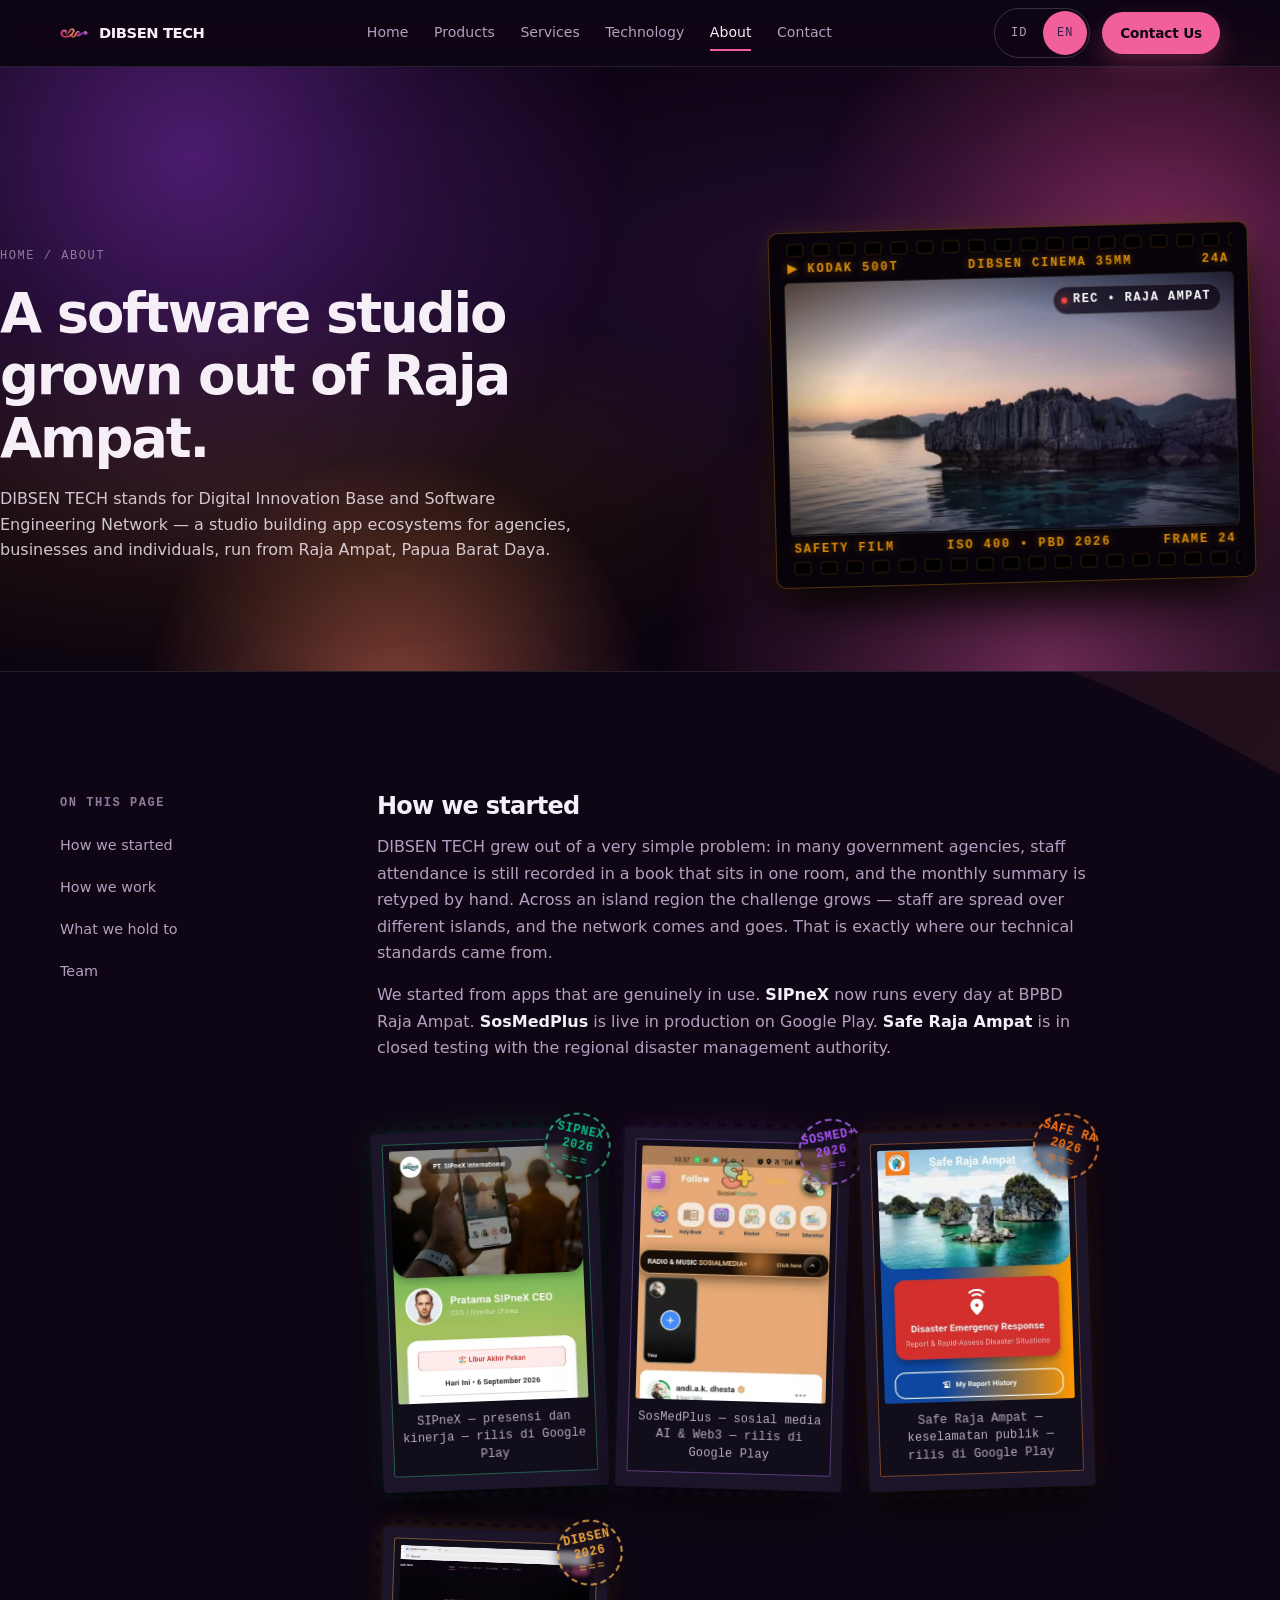
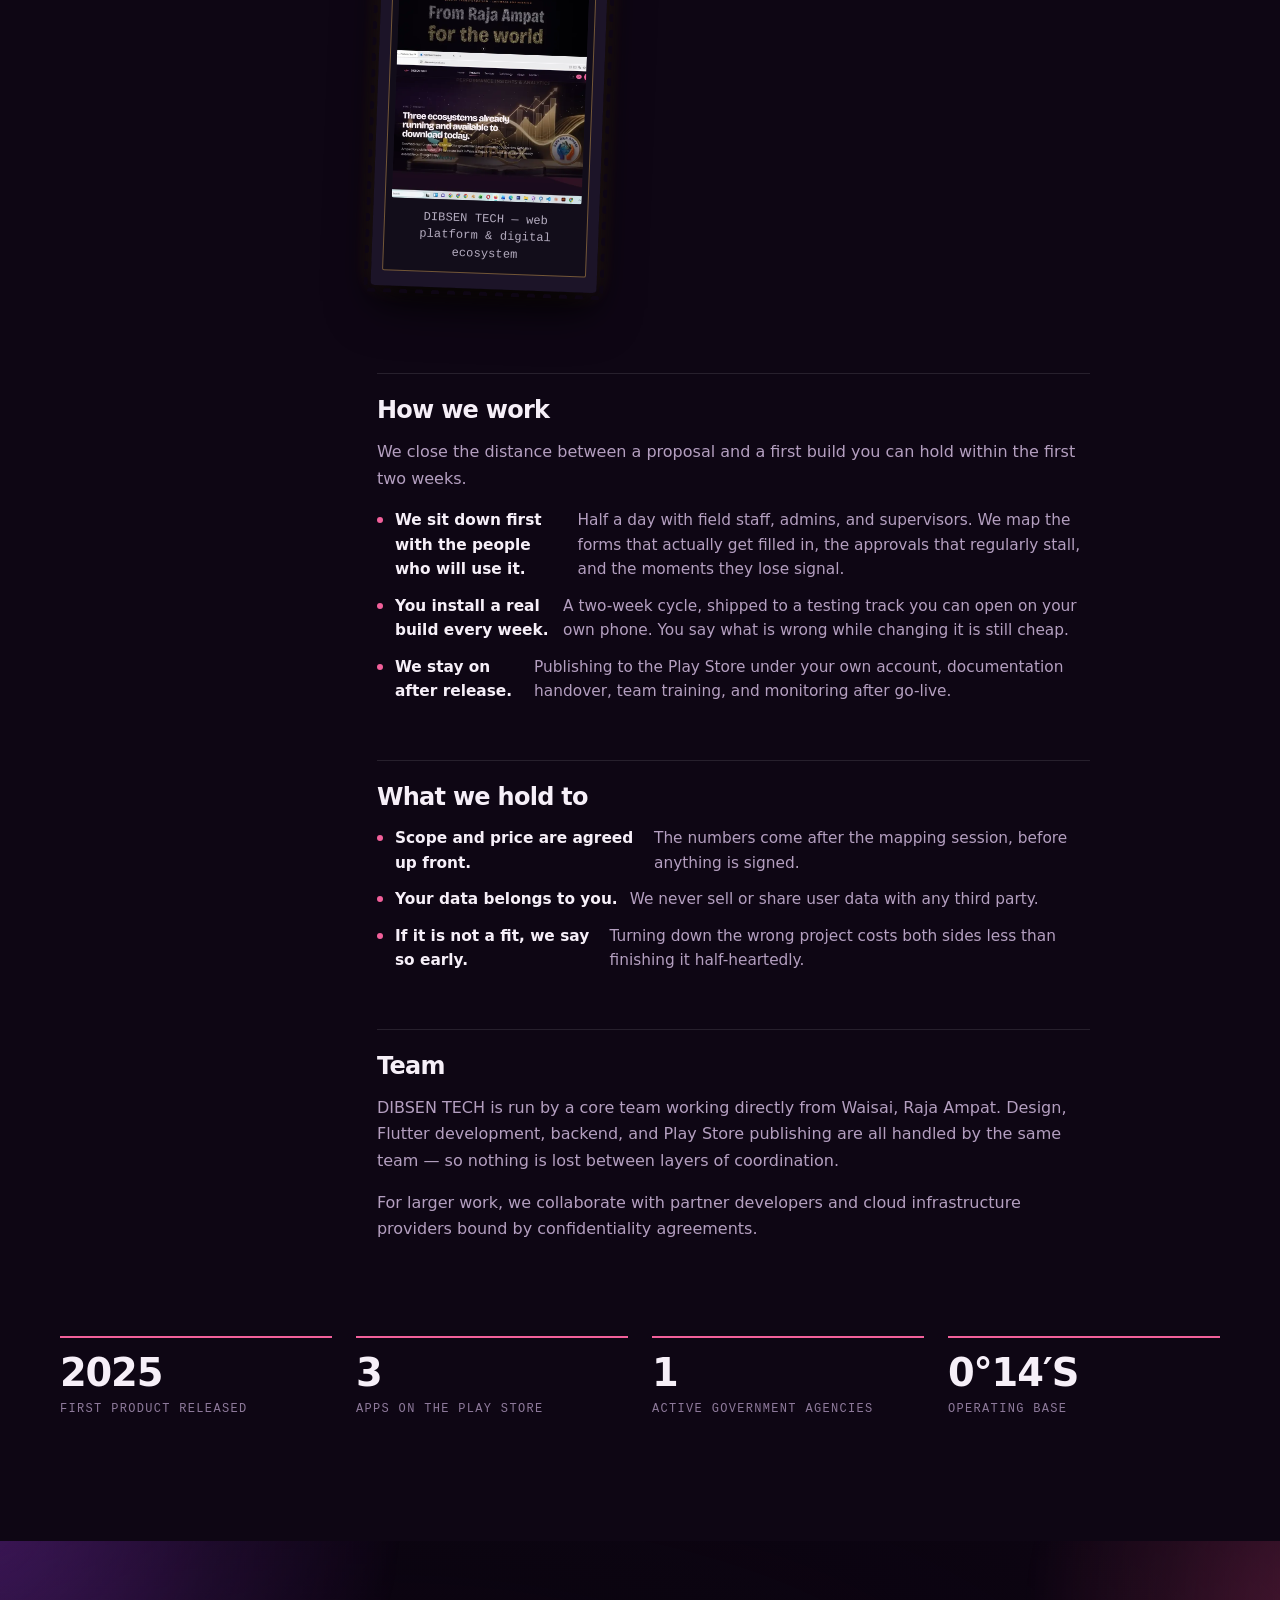
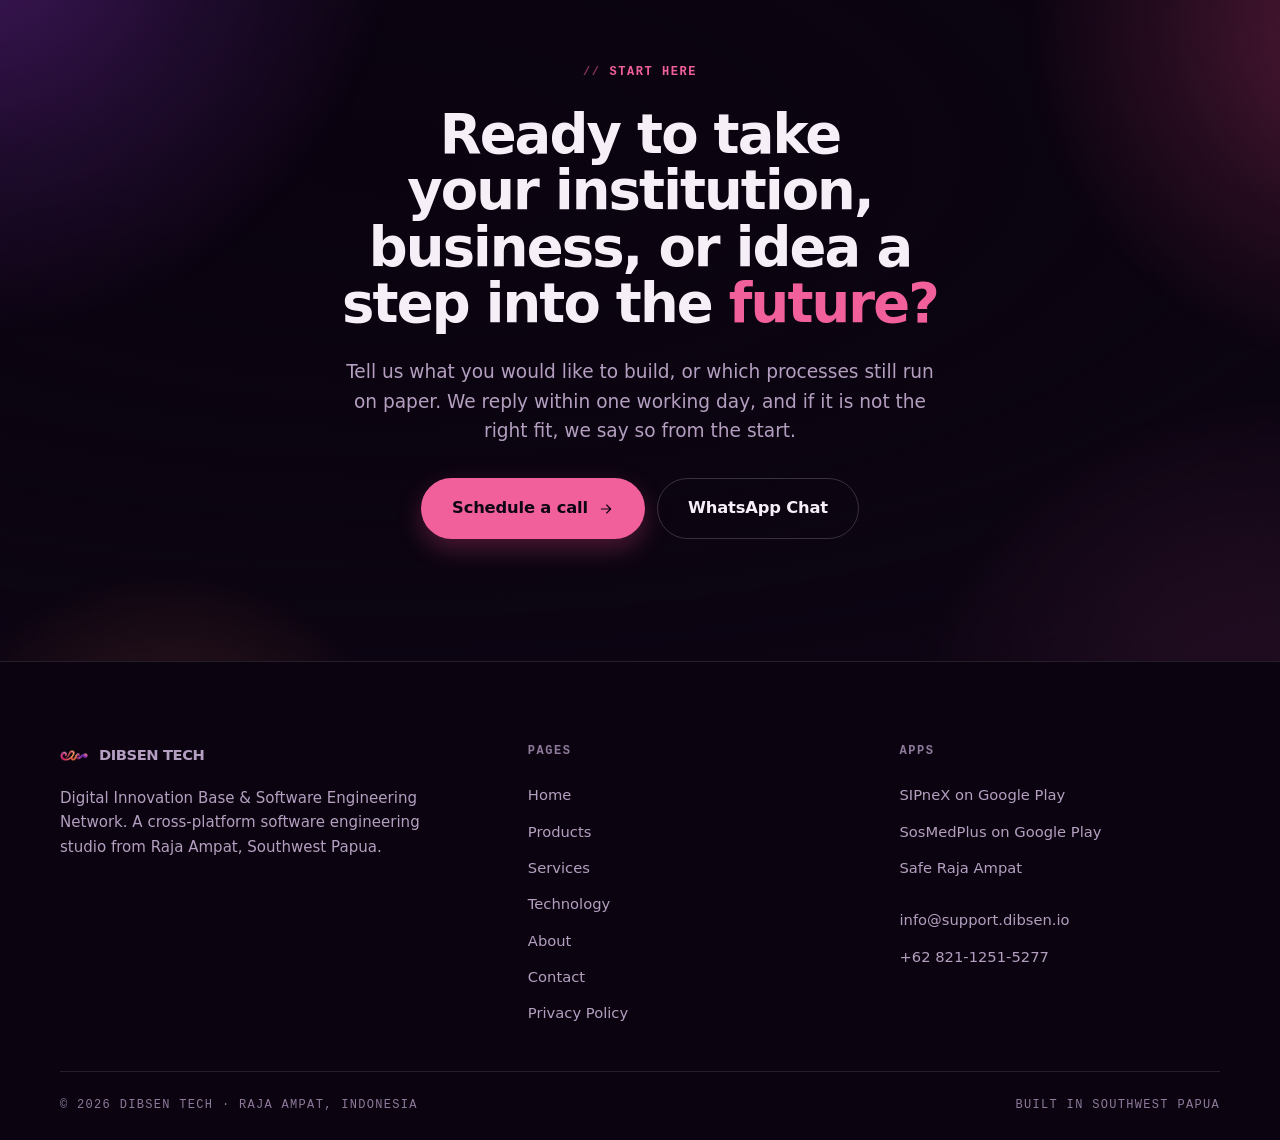
==== commit 414907fd: "feat(audit): lock Triple 100 on Accessibility, Best Practices, and SEO, balance about-us stamps, and" ====
--- a/about-us/index.html
+++ b/about-us/index.html
@@ -13,6 +13,7 @@
 
 <title>DIBSEN TECH — Tentang Kami</title>
 <meta name="description" content="DIBSEN TECH — Digital Innovation Base and Software Engineering Network. Studio perangkat lunak dari Raja Ampat yang membangun aplikasi untuk instansi, usaha, dan perorangan.">
+<meta name="robots" content="index, follow, max-image-preview:large">
 <meta name="theme-color" content="#0E0614">
 <link rel="canonical" href="https://dibsen.io/about-us">
 <link rel="icon" type="image/png" sizes="32x32" href="/favicon-32.png">
@@ -25,22 +26,21 @@
 <meta property="og:description" content="DIBSEN TECH — Digital Innovation Base and Software Engineering Network. Studio perangkat lunak dari Raja Ampat yang membangun aplikasi untuk instansi, usaha, dan perorangan.">
 <meta property="og:image" content="https://dibsen.io/assets/dibsen-cover.jpg">
 <meta name="twitter:card" content="summary_large_image">
-<link rel="preconnect" href="https://fonts.googleapis.com">
-<link rel="preconnect" href="https://fonts.gstatic.com" crossorigin>
-<link rel="stylesheet" href="https://fonts.googleapis.com/css2?family=Bricolage+Grotesque:opsz,wght@12..96,400;12..96,500;12..96,600;12..96,800&family=Plus+Jakarta+Sans:wght@300;400;500;600;700&family=JetBrains+Mono:wght@400;500&display=swap">
-<link rel="stylesheet" href="/assets/style.css?v=spectrum26">
+<link rel="stylesheet" href="/assets/fonts.css?v=spectrum28">
+<link rel="stylesheet" href="/assets/style.css?v=spectrum28">
 <script>document.documentElement.classList.add('js');</script>
 <script type="application/ld+json">{"@context": "https://schema.org", "@type": "WebSite", "name": "DIBSEN TECH", "alternateName": ["DIBSEN", "Dibsen Tech", "Digital Innovation Base and Software Engineering Network"], "url": "https://dibsen.io/", "publisher": {"@id": "https://dibsen.io/#organization"}}</script>
 <script type="application/ld+json">{"@context": "https://schema.org", "@type": "Organization", "@id": "https://dibsen.io/#organization", "name": "DIBSEN TECH", "legalName": "Digital Innovation Base and Software Engineering Network", "alternateName": "DIBSEN", "url": "https://dibsen.io/", "logo": {"@type": "ImageObject", "url": "https://dibsen.io/assets/logo-dibsen.png", "width": 512, "height": 512}, "image": "https://dibsen.io/assets/dibsen-cover.jpg", "description": "Studio rekayasa perangkat lunak lintas platform dari Raja Ampat. Membangun ekosistem aplikasi web dan mobile yang aman dan terukur untuk instansi pemerintah, usaha, dan perorangan.", "foundingDate": "2025", "address": {"@type": "PostalAddress", "addressLocality": "Waisai, Raja Ampat", "addressRegion": "Papua Barat Daya", "addressCountry": "ID"}, "contactPoint": [{"@type": "ContactPoint", "telephone": "+62-821-1251-5277", "email": "info@support.dibsen.io", "contactType": "sales", "areaServed": "ID", "availableLanguage": ["id", "en"]}], "sameAs": ["https://play.google.com/store/apps/details?id=xyz.sipnex.app", "https://play.google.com/store/apps/details?id=com.dibsen.warganet_life", "https://play.google.com/store/apps/details?id=com.bpbd.saferajaampat"]}</script>
 </head>
 <body>
+<a class="skip-link" href="#main">Lewati ke konten utama</a>
 <header class="nav">
   <div class="container nav__inner">
     <a class="wordmark" href="/" aria-label="DIBSEN TECH, ke beranda">
       <span class="wordmark__tile" aria-hidden="true"><img src="/assets/dibsen-icon.png" alt=""></span>
       <span class="wordmark__text">DIBSEN TECH</span>
     </a>
-    <input class="nav__cb" type="checkbox" id="navToggle">
+    <input class="nav__cb" type="checkbox" id="navToggle" aria-label="Buka menu navigasi">
     <nav class="nav__links" aria-label="Navigasi utama">
       <a href="/">Beranda</a>
       <a href="/products">Produk</a>
@@ -50,8 +50,8 @@
       <a href="/contact">Kontak</a>
     </nav>
     <div class="nav__right">
-      <div class="langsw" role="group" aria-label="Language / Bahasa" translate="no" data-no-i18n><button type="button" data-set-lang="id" aria-label="Bahasa Indonesia">ID</button><button type="button" data-set-lang="en" aria-label="English">EN</button></div>
-      <label class="burger" for="navToggle" aria-label="Buka menu">
+      <div class="langsw" role="group" aria-label="Language / Bahasa" translate="no" data-no-i18n><button type="button" data-set-lang="id" aria-label="ID — Bahasa Indonesia">ID</button><button type="button" data-set-lang="en" aria-label="EN — English">EN</button></div>
+      <label class="burger" for="navToggle">
         <svg class="ic-open" viewBox="0 0 24 24" fill="none" stroke="currentColor" stroke-width="1.8" stroke-linecap="round" aria-hidden="true"><path d="M4 7h16M4 12h16M4 17h16"/></svg>
         <svg class="ic-close" viewBox="0 0 24 24" fill="none" stroke="currentColor" stroke-width="1.8" stroke-linecap="round" aria-hidden="true"><path d="M6 6l12 12M18 6L6 18"/></svg>
       </label>
@@ -59,6 +59,7 @@
     </div>
   </div>
 </header>
+<main id="main">
 <section class="pagehead pagehead--filmroll">
   <div class="mesh" aria-hidden="true">
     <span class="blob blob--amber"></span><span class="blob blob--rust"></span>
@@ -162,6 +163,17 @@
               <figcaption>Safe Raja Ampat — keselamatan publik — rilis di Google Play</figcaption>
             </div>
           </figure>
+          <figure class="stamp-card stamp--dibsen">
+            <div class="stamp-postmark" aria-hidden="true">
+              <span>DIBSEN</span>
+              <span>2026</span>
+            </div>
+            <div class="stamp-inner">
+              <img src="/assets/shots/dibsen-ecosystem.webp" width="720" height="960" loading="lazy" decoding="async"
+                   alt="Platform web DIBSEN TECH dan portal ekosistem produk digital dari Raja Ampat untuk dunia.">
+              <figcaption>DIBSEN TECH — platform web &amp; ekosistem digital</figcaption>
+            </div>
+          </figure>
         </div>
 
         <h2 id="cara">Cara kami bekerja</h2>
@@ -207,15 +219,16 @@
     <p class="lead" data-reveal style="--d:2">Ceritakan apa yang ingin Anda bangun, atau proses apa yang masih berjalan di atas kertas. Kami balas dalam satu hari kerja, dan kalau memang belum cocok, kami sampaikan sejak awal.</p>
     <div class="cta__row" data-reveal style="--d:3">
       <a class="btn btn--amber btn--lg" href="/contact">Jadwalkan diskusi <svg viewBox="0 0 24 24" fill="none" stroke="currentColor" stroke-width="1.7" stroke-linecap="round" stroke-linejoin="round" aria-hidden="true"><path d="M5 12h13M13 6l6 6-6 6"/></svg></a>
-      <a class="btn btn--line btn--lg" href="https://wa.me/6282112515277?text=Halo%20Tim%20DIBSEN%20TECH%2C%20saya%20tertarik%20mendiskusikan%20pembuatan%20website%20atau%20aplikasi." rel="noopener" target="_blank">Chat WhatsApp</a>
+      <a class="btn btn--line btn--lg" href="https://wa.me/6282112515277?text=Halo%20Tim%20DIBSEN%20TECH%2C%20saya%20tertarik%20mendiskusikan%20pembuatan%20website%20atau%20aplikasi." rel="noopener noreferrer" target="_blank">Chat WhatsApp</a>
     </div>
   </div>
 </section>
+</main>
 <footer class="footer">
   <div class="container">
     <div class="footer__top">
       <div>
-        <a class="wordmark" href="/">
+        <a class="wordmark" href="/" aria-label="DIBSEN TECH, ke beranda">
           <span class="wordmark__tile" aria-hidden="true"><img src="/assets/dibsen-icon.png" alt=""></span>
           <span class="wordmark__text">DIBSEN TECH</span>
         </a>
@@ -229,11 +242,11 @@
       </div>
       <div class="footer__col">
         <b>Aplikasi</b>
-        <a href="https://play.google.com/store/apps/details?id=xyz.sipnex.app" rel="noopener" target="_blank">SIPneX di Google Play</a>
-        <a href="https://play.google.com/store/apps/details?id=com.dibsen.warganet_life" rel="noopener" target="_blank">SosMedPlus di Google Play</a>
-        <a href="https://play.google.com/store/apps/details?id=com.bpbd.saferajaampat" rel="noopener" target="_blank">Safe Raja Ampat</a>
-        <span style="margin-top:16px">info@support.dibsen.io</span>
-        <a href="https://wa.me/6282112515277?text=Halo%20Tim%20DIBSEN%20TECH%2C%20saya%20tertarik%20mendiskusikan%20pembuatan%20website%20atau%20aplikasi." rel="noopener" target="_blank">+62 821-1251-5277</a>
+        <a href="https://play.google.com/store/apps/details?id=xyz.sipnex.app" rel="noopener noreferrer" target="_blank">SIPneX di Google Play</a>
+        <a href="https://play.google.com/store/apps/details?id=com.dibsen.warganet_life" rel="noopener noreferrer" target="_blank">SosMedPlus di Google Play</a>
+        <a href="https://play.google.com/store/apps/details?id=com.bpbd.saferajaampat" rel="noopener noreferrer" target="_blank">Safe Raja Ampat</a>
+        <a href="mailto:info@support.dibsen.io" style="margin-top:16px">info@support.dibsen.io</a>
+        <a href="https://wa.me/6282112515277?text=Halo%20Tim%20DIBSEN%20TECH%2C%20saya%20tertarik%20mendiskusikan%20pembuatan%20website%20atau%20aplikasi." rel="noopener noreferrer" target="_blank">+62 821-1251-5277</a>
       </div>
     </div>
     <div class="footer__bot">
@@ -283,7 +296,7 @@
   }
 })();
 </script>
-<script src="/assets/i18n.js?v=spectrum23"></script>
+<script src="/assets/i18n.js?v=spectrum28"></script>
 <script src="/assets/ribbon.js?v=spectrum3" defer></script>
 <!-- Speculation Rules (2026-09-05) — siapkan halaman tujuan lebih awal.
      Setelannya sengaja hati-hati supaya tidak membatalkan penghematan
--- a/assets/fonts.css
+++ b/assets/fonts.css
@@ -0,0 +1,23 @@
+/* DIBSEN TECH Typography - High-Performance Zero-Latency Font Stack */
+@font-face {
+  font-family: 'Bricolage Grotesque';
+  font-style: normal;
+  font-weight: 400 800;
+  font-display: swap;
+  src: local('Bricolage Grotesque'), local('Plus Jakarta Sans'), local('Segoe UI'), local('Arial');
+}
+@font-face {
+  font-family: 'Plus Jakarta Sans';
+  font-style: normal;
+  font-weight: 300 700;
+  font-display: swap;
+  src: local('Plus Jakarta Sans'), local('Segoe UI'), local('Arial');
+}
+@font-face {
+  font-family: 'JetBrains Mono';
+  font-style: normal;
+  font-weight: 400 500;
+  font-display: swap;
+  src: local('JetBrains Mono'), local('Cascadia Code'), local('Consolas'), local('Courier New');
+}
+
--- a/assets/style.css
+++ b/assets/style.css
@@ -140,7 +140,7 @@
   --fs-h2:clamp(1.6rem,3.4vw,2.5rem);
   --fs-h3:clamp(1.1rem,1.6vw,1.3rem);
   --fs-lead:clamp(1.02rem,1.45vw,1.18rem);
-  --fs-mono:.72rem;
+  --fs-mono:.75rem;
 
   --s1:4px; --s2:8px; --s3:12px; --s4:16px; --s5:24px;
   --s6:32px; --s7:40px; --s8:56px; --s9:80px; --s10:120px;
@@ -151,7 +151,7 @@
 }
 
 *,*::before,*::after{box-sizing:border-box}
-html{-webkit-text-size-adjust:100%;scroll-behavior:smooth}
+html{-webkit-text-size-adjust:100%;text-size-adjust:100%;scroll-behavior:smooth}
 body{margin:0}
 img{display:block;max-width:100%}
 svg{display:block}
@@ -180,7 +180,7 @@
 .section--tight{padding-block:clamp(56px,7vw,92px)}
 .section--panel{background:var(--band);border-block:1px solid var(--line)}
 .section-head{display:flex;flex-direction:column;gap:var(--s4);margin-bottom:clamp(36px,5vw,60px);max-width:62ch}
-.sr-only{position:absolute;width:1px;height:1px;padding:0;margin:-1px;overflow:hidden;clip:rect(0 0 0 0);white-space:nowrap;border:0}
+.sr-only{position:absolute;width:1px;height:1px;padding:0;margin:-1px;overflow:hidden;clip:rect(0 0 0 0);clip-path:inset(50%);white-space:nowrap;border:0}
 
 /* ---------- buttons ---------- */
 .btn{display:inline-flex;align-items:center;justify-content:center;gap:10px;
@@ -196,6 +196,10 @@
 .btn--lg{padding:16px 30px;font-size:1.02rem}
 .btn--block{width:100%}
 :focus-visible{outline:2px solid var(--amber);outline-offset:3px;border-radius:6px}
+.skip-link{position:absolute;left:-9999px;top:auto;width:1px;height:1px;overflow:hidden;
+  z-index:99999;padding:12px 24px;background:var(--amber);color:#0E0614;
+  font-weight:700;font-size:1rem;border-radius:0 0 8px 0;white-space:nowrap}
+.skip-link:focus{position:fixed;left:0;top:0;width:auto;height:auto}
 
 /* ---------- nav ---------- */
 .nav{position:sticky;top:0;z-index:60;background:rgba(14,6,20,.82);
@@ -234,14 +238,14 @@
 .nav__links a[aria-current="page"]::after{transform:scaleX(1);background:var(--amber)}
 .nav__right{display:flex;align-items:center;gap:var(--s3);flex:none}
 .langsw{display:flex;gap:2px;border:1px solid var(--line-2);border-radius:999px;padding:2px;flex:none}
-.langsw button{font-family:var(--mono);font-size:11px;letter-spacing:.08em;line-height:1;
+.langsw button{font-family:var(--mono);font-size:12px;min-height:44px;min-width:44px;letter-spacing:.08em;line-height:1;
   padding:6px 9px;border:0;border-radius:999px;background:transparent;color:var(--grey);
   cursor:pointer;transition:background .25s,color .25s}
 .langsw button:hover{color:var(--white)}
 .langsw button:focus-visible{outline:2px solid var(--amber);outline-offset:2px}
 html[data-lang="id"] .langsw button[data-set-lang="id"],
 html[data-lang="en"] .langsw button[data-set-lang="en"]{background:var(--amber);color:var(--panel)}
-.burger{display:none;width:40px;height:40px;align-items:center;justify-content:center;
+.burger{display:none;width:48px;height:48px;align-items:center;justify-content:center;
   border:1px solid var(--line-2);border-radius:10px;cursor:pointer}
 .burger svg{width:18px;height:18px}
 .burger .ic-close{display:none}
@@ -516,7 +520,7 @@
   justify-content: space-between;
   align-items: center;
   font-family: ui-monospace, SFMono-Regular, Menlo, Monaco, Consolas, monospace;
-  font-size: 0.65rem;
+  font-size: 0.75rem;
   font-weight: 700;
   letter-spacing: 0.16em;
   text-transform: uppercase;
@@ -578,7 +582,7 @@
   border-radius: 999px;
   padding: 3px 9px 3px 7px;
   font-family: ui-monospace, SFMono-Regular, Menlo, Monaco, Consolas, monospace;
-  font-size: 0.62rem;
+  font-size: 0.75rem;
   font-weight: 700;
   letter-spacing: 0.12em;
   color: #fff;
@@ -708,7 +712,7 @@
   justify-content: space-between;
   align-items: center;
   font-family: ui-monospace, SFMono-Regular, Menlo, Monaco, Consolas, monospace;
-  font-size: 0.65rem;
+  font-size: 0.75rem;
   font-weight: 700;
   letter-spacing: 0.18em;
   text-transform: uppercase;
@@ -791,7 +795,7 @@
   padding: 4px 12px 4px 8px;
   margin-bottom: 14px;
   font-family: ui-monospace, SFMono-Regular, Menlo, Monaco, monospace;
-  font-size: 0.68rem;
+  font-size: 0.75rem;
   font-weight: 700;
   letter-spacing: 0.14em;
   text-transform: uppercase;
@@ -859,7 +863,7 @@
 .techmap__labels{position:absolute;inset:0;pointer-events:none;z-index:2}
 .techmap__label{position:absolute;top:0;left:0;opacity:0;white-space:nowrap;
   display:inline-flex;align-items:center;gap:8px;
-  font-family:var(--mono);font-size:.63rem;letter-spacing:.11em;text-transform:uppercase;
+  font-family:var(--mono);font-size:.75rem;letter-spacing:.11em;text-transform:uppercase;
   color:var(--white);
   text-shadow:0 1px 3px rgba(11,4,16,.98),0 0 14px rgba(11,4,16,.9),0 0 26px rgba(11,4,16,.7);
   transition:opacity .5s ease;will-change:transform}
@@ -868,7 +872,7 @@
 .techmap__label .is-teal{background:var(--pc-sipnex);color:var(--pc-sipnex)}
 .techmap__label .is-gold{background:var(--pc-sosialmedia);color:var(--pc-sosialmedia)}
 .techmap__label .is-orange{background:var(--pc-saferajaampat);color:var(--pc-saferajaampat)}
-.techmap__label--core{font-size:.72rem;letter-spacing:.2em;font-weight:700;
+.techmap__label--core{font-size:.75rem;letter-spacing:.2em;font-weight:700;
   color:var(--white);
   text-shadow:0 1px 3px rgba(11,4,16,.98),0 0 16px rgba(242,96,155,.55),0 0 34px rgba(11,4,16,.85)}
 /* 2026-09-06: label klaster jadi tautan sungguhan ke bagian produknya di
@@ -889,8 +893,8 @@
 .techmap canvas.is-pickable{pointer-events:auto}
 @media (prefers-reduced-motion:reduce){a.techmap__label{transition:none}}
 
-@media (max-width:620px){.techmap__label{font-size:.56rem;letter-spacing:.08em}.techmap__label--core{font-size:.64rem}}
-.techmap__note{position:absolute;right:clamp(16px,2vw,26px);bottom:clamp(14px,2vw,22px);margin:0;font-family:var(--mono);font-size:.58rem;letter-spacing:.1em;text-transform:uppercase;color:var(--grey-dim)}
+@media (max-width:620px){.techmap__label{font-size:.75rem;letter-spacing:.08em}.techmap__label--core{font-size:.75rem}}
+.techmap__note{position:absolute;right:clamp(16px,2vw,26px);bottom:clamp(14px,2vw,22px);margin:0;font-family:var(--mono);font-size:.75rem;letter-spacing:.1em;text-transform:uppercase;color:var(--grey-dim)}
 @media(max-width:620px){.techmap{min-height:390px}.techmap__legend{max-width:220px;line-height:1.5}.techmap__note{max-width:180px;text-align:right;line-height:1.5}}
 
 /* ---------- product universe ---------- */
@@ -939,6 +943,7 @@
 /* Interaksi hover & focus */
 .product-orbit__card:hover,.product-orbit__card:focus-visible{transform:translateY(-14px) scale(1.06);z-index:5;filter:brightness(1.06)}
 .product-orbit__card:hover,.product-orbit__card:focus-visible{transform:translateY(-14px) scale(1.06);z-index:6;filter:brightness(1.06)}
+.product-orbit__card:focus-visible{outline:2px solid var(--amber);outline-offset:3px;}
 .product-orbit__card--sosmed:hover,.product-orbit__card--sosmed:focus-visible .product-orbit__card-frame{box-shadow:0 26px 54px rgba(0,0,0,.8),0 0 32px rgba(230,168,119,.48)}
 .product-orbit__card--sipnex:hover,.product-orbit__card--sipnex:focus-visible .product-orbit__card-frame{box-shadow:0 28px 58px rgba(0,0,0,.8),0 0 36px rgba(133,189,91,.52)}
 .product-orbit__card--safe:hover,.product-orbit__card--safe:focus-visible .product-orbit__card-frame{box-shadow:0 26px 54px rgba(0,0,0,.8),0 0 32px rgba(252,151,0,.48)}
@@ -952,7 +957,7 @@
 }
 .product-orbit__labels{position:absolute;inset:auto clamp(16px,3vw,34px) clamp(16px,3vw,28px);display:grid;grid-template-columns:repeat(3,1fr);gap:12px;pointer-events:none}
 .product-orbit__labels{position:absolute;inset:auto clamp(16px,3vw,34px) clamp(16px,3vw,28px);display:grid;grid-template-columns:repeat(3,1fr);gap:12px;pointer-events:none;z-index:4}
-.product-orbit__labels a{pointer-events:auto;display:block;text-decoration:none;font-family:var(--mono);font-size:.68rem;letter-spacing:.1em;text-transform:uppercase;color:var(--white);border-top:1px solid var(--line-2);padding-top:9px;transition:color .18s ease,border-top-color .18s ease}
+.product-orbit__labels a{pointer-events:auto;display:block;text-decoration:none;font-family:var(--mono);font-size:.75rem;letter-spacing:.1em;text-transform:uppercase;color:var(--white);border-top:1px solid var(--line-2);padding-top:9px;transition:color .18s ease,border-top-color .18s ease}
 .product-orbit__labels small{display:block;margin-top:4px;font-family:var(--body);font-size:.8rem;letter-spacing:0;text-transform:none;color:var(--grey);transition:color .18s ease}
 /* Warna hover = warna produknya sendiri, sama dengan trim kartu 3D-nya,
    jadi jelas label mana milik kartu mana. Kelas .is-near dipasang dari JS
@@ -1093,7 +1098,7 @@
 /* Figcaption under image */
 .svc__mockup figcaption {
   font-family: var(--mono);
-  font-size: 0.72rem;
+  font-size: 0.75rem;
   letter-spacing: 0.02em;
   color: var(--grey);
   margin-top: 11px;
@@ -1150,11 +1155,11 @@
 
 /* ---------- Postage Stamp Floating Gallery (Halaman Tentang / About) ---------- */
 .shots {
-  display: flex;
+  display: grid;
+  grid-template-columns: repeat(2, minmax(0, 230px));
   justify-content: center;
-  align-items: flex-start;
-  gap: clamp(20px, 2.8vw, 36px);
-  flex-wrap: wrap;
+  align-items: start;
+  gap: clamp(24px, 3.5vw, 42px);
   margin: clamp(32px, 4.5vw, 52px) auto;
   padding: 16px 0;
   width: 100%;
@@ -1164,7 +1169,7 @@
   --stamp-accent: var(--amber);
   --stamp-paper: #1c1428;
   position: relative;
-  flex: 0 1 210px;
+  width: 100%;
   max-width: 230px;
   background: var(--stamp-paper);
   padding: 11px 11px 15px 11px;
@@ -1209,7 +1214,7 @@
   align-items: center;
   justify-content: center;
   font-family: var(--mono);
-  font-size: 8px;
+  font-size: 12px;
   font-weight: 700;
   letter-spacing: 0.06em;
   color: var(--stamp-accent);
@@ -1225,7 +1230,7 @@
 
 .stamp-postmark::after {
   content: "≈≈≈";
-  font-size: 11px;
+  font-size: 12px;
   letter-spacing: 2px;
   opacity: 0.8;
 }
@@ -1250,7 +1255,7 @@
 
 .stamp-inner figcaption {
   font-family: var(--mono);
-  font-size: 0.72rem;
+  font-size: 0.75rem;
   color: #b5adc0;
   margin-top: 10px;
   text-align: center;
@@ -1276,6 +1281,12 @@
   --stamp-accent: #f97316;
   --rot: -1.8deg;
   --mark-rot: 18deg;
+}
+
+.stamp--dibsen {
+  --stamp-accent: #f2a93b;
+  --rot: 2.1deg;
+  --mark-rot: -14deg;
 }
 
 /* Efek melayang saat di-hover */
@@ -1307,8 +1318,9 @@
     animation: stampFloat 6.5s ease-in-out infinite;
   }
   .stamp--sipnex { animation-delay: 0s; }
-  .stamp--sosmed { animation-delay: 2s; }
-  .stamp--safe   { animation-delay: 4s; }
+  .stamp--sosmed { animation-delay: 1.6s; }
+  .stamp--safe   { animation-delay: 3.2s; }
+  .stamp--dibsen { animation-delay: 4.8s; }
 
   .stamp-card:hover {
     animation-play-state: paused;
@@ -1316,7 +1328,7 @@
 }
 .svc__price{margin-top:auto;padding-top:var(--s3);border-top:1px solid var(--line);display:flex;flex-direction:column;gap:2px}
 .svc__price-id{font-family:var(--mono);font-weight:700;font-size:1.04rem;color:var(--svc-accent)}
-.svc__price-note{font-size:.72rem;letter-spacing:.02em;color:var(--grey-dim)}
+.svc__price-note{font-size:.75rem;letter-spacing:.02em;color:var(--grey-dim)}
 .svc-note{margin-top:clamp(20px,3vw,32px);max-width:64ch;font-size:.82rem;line-height:1.6;color:var(--grey-dim)}
 
 /* ---------- frosted card ---------- */
@@ -1342,7 +1354,7 @@
 .status__body{display:flex;flex-direction:column;gap:2px;min-width:0}
 .status__name{font-weight:700;font-size:.96rem;color:var(--white)}
 .status__meta{font-size:.82rem;color:rgba(246,239,248,.66);line-height:1.4}
-.chip{margin-left:auto;flex:none;font-family:var(--mono);font-size:.6rem;letter-spacing:.12em;
+.chip{margin-left:auto;flex:none;font-family:var(--mono);font-size:.75rem;letter-spacing:.12em;
   text-transform:uppercase;padding:5px 9px;border-radius:999px;white-space:nowrap;
   background:var(--amber-tint);color:var(--amber);border:1px solid rgba(var(--amber-deep-rgb),.24)}
 .chip--test{background:rgba(246,239,248,.06);color:var(--grey);border-color:var(--line-2)}
@@ -1400,7 +1412,7 @@
 .spec b{color:var(--amber);font-weight:600}
 .proj p{color:var(--grey);font-size:.94rem}
 .stack{display:flex;flex-wrap:wrap;gap:7px;padding-top:var(--s4);border-top:1px solid var(--line)}
-.stack span{font-family:var(--mono);font-size:.62rem;letter-spacing:.1em;text-transform:uppercase;
+.stack span{font-family:var(--mono);font-size:.75rem;letter-spacing:.1em;text-transform:uppercase;
   padding:5px 9px;border-radius:999px;border:1px solid var(--line-2);color:var(--grey)}
 .proj__cta{margin-top:auto;padding-top:var(--s4)}
 
@@ -1550,7 +1562,7 @@
 .statement span{display:block;margin-top:var(--s4);font-size:.96rem;color:var(--grey);line-height:1.6;max-width:58ch}
 
 .badgerow{display:flex;flex-wrap:wrap;gap:8px;margin-top:var(--s4)}
-.badgerow span{font-family:var(--mono);font-size:.63rem;letter-spacing:.1em;text-transform:uppercase;
+.badgerow span{font-family:var(--mono);font-size:.75rem;letter-spacing:.1em;text-transform:uppercase;
   padding:6px 11px;border-radius:999px;border:1px solid var(--line-2);color:var(--grey)}
 .badgerow span.hot{background:var(--amber-tint);border-color:rgba(var(--amber-deep-rgb),.28);color:var(--amber)}
 
@@ -1608,10 +1620,10 @@
 }
 .shot__frame:hover{transform:translateY(-4px);border-color:rgba(var(--amber-deep-rgb),.4);box-shadow:0 18px 38px rgba(0,0,0,.55)}
 .shot figcaption{
-  font-family:var(--mono);font-size:.62rem;letter-spacing:.09em;text-transform:uppercase;
+  font-family:var(--mono);font-size:.75rem;letter-spacing:.09em;text-transform:uppercase;
   color:var(--grey-dim);line-height:1.45;padding-inline:1px;
 }
-.shot figcaption b{display:block;color:var(--white);font-weight:600;font-size:.68rem;margin-bottom:2px}
+.shot figcaption b{display:block;color:var(--white);font-weight:600;font-size:.75rem;margin-bottom:2px}
 
 /* ---------- auto-sliding card strip (replaces screenshot galleries) ----------
    A continuous marquee of small cards, used wherever a feature/channel list
@@ -1646,7 +1658,7 @@
    (0,1,1) — mengalahkan `.cscard__k` yang cuma (0,1,0). Jadi kicker
    produk SELAMA INI selalu abu-abu (#B49FC0), tidak pernah memakai warna
    produk seperti yang diniatkan. (0,2,0) membuatnya menang. */
-.cscard .cscard__k{font-family:var(--mono);font-size:.6rem;letter-spacing:.14em;text-transform:uppercase;color:var(--amber)}
+.cscard .cscard__k{font-family:var(--mono);font-size:.75rem;letter-spacing:.14em;text-transform:uppercase;color:var(--amber)}
 .cscard b{color:var(--white);font-size:.9rem;font-weight:700;line-height:1.3}
 .cscard span{color:var(--grey);font-size:.81rem;line-height:1.5}
 @media (max-width:720px){
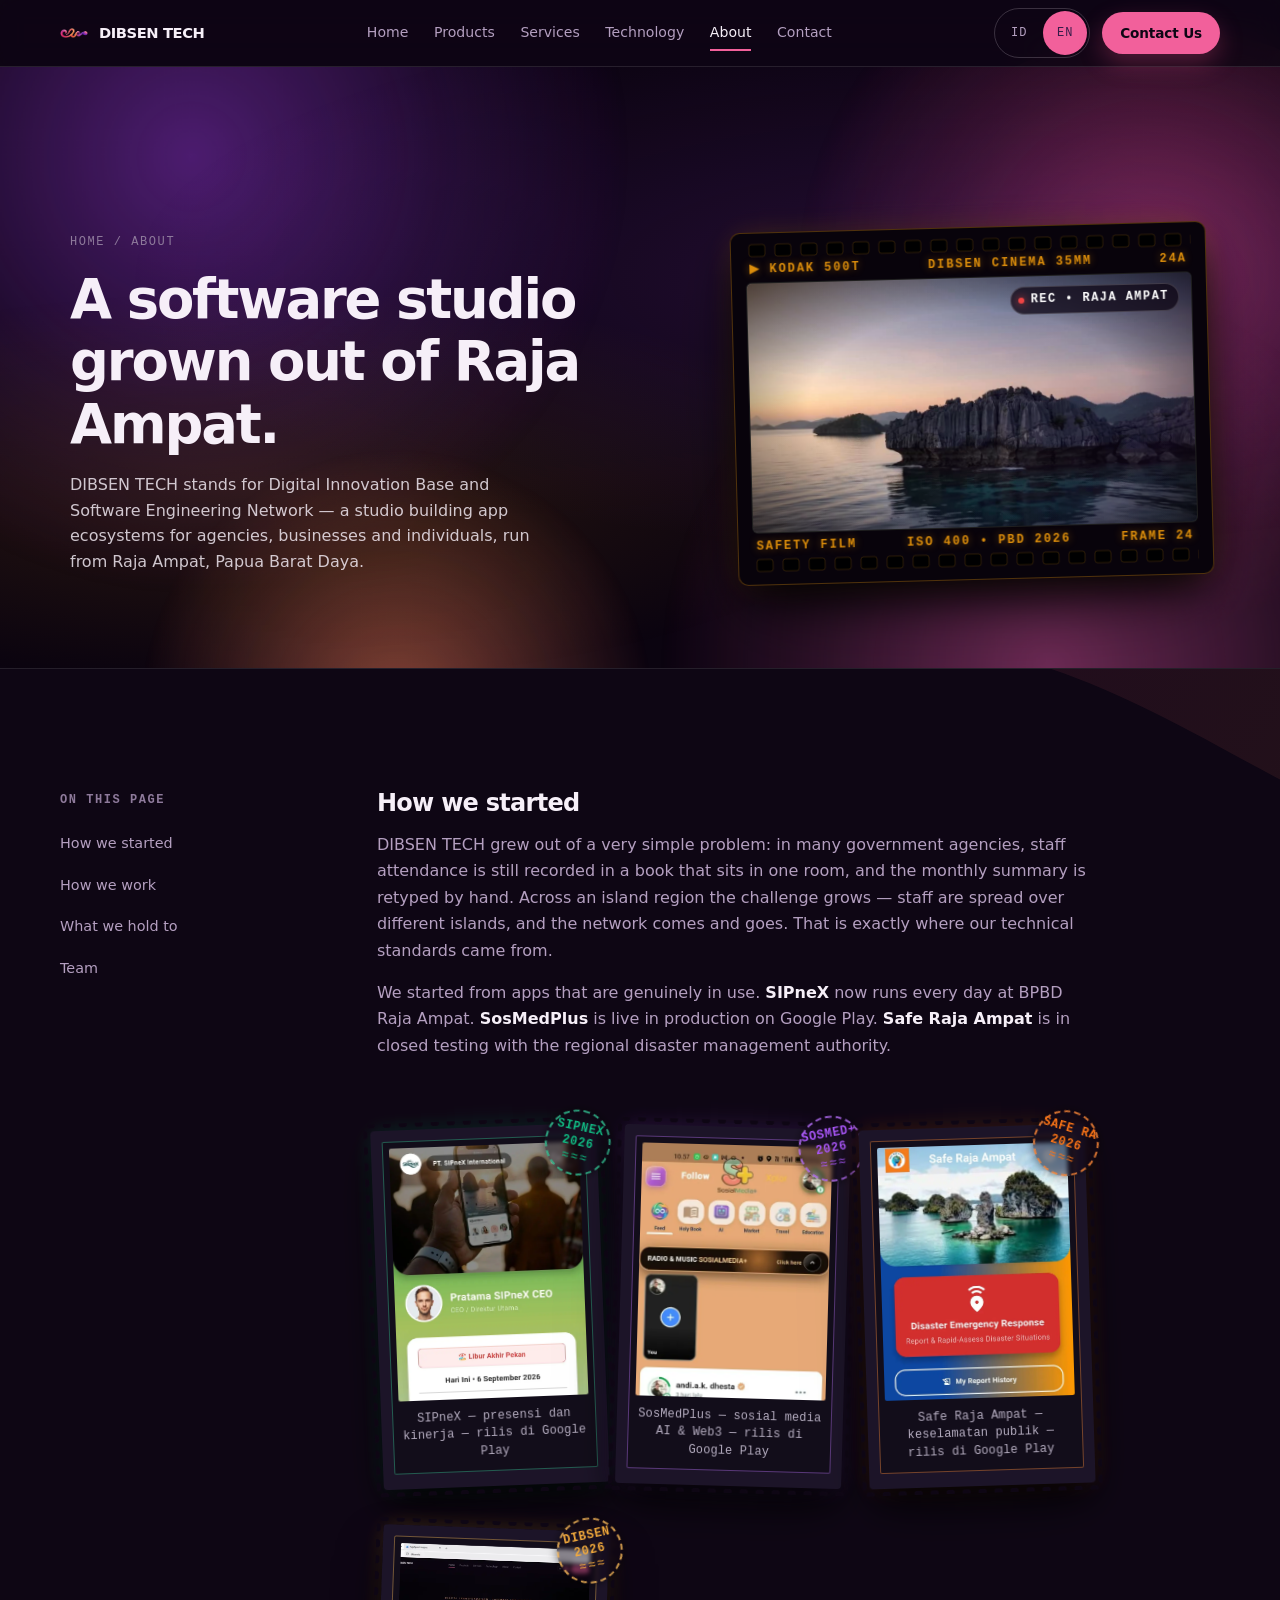
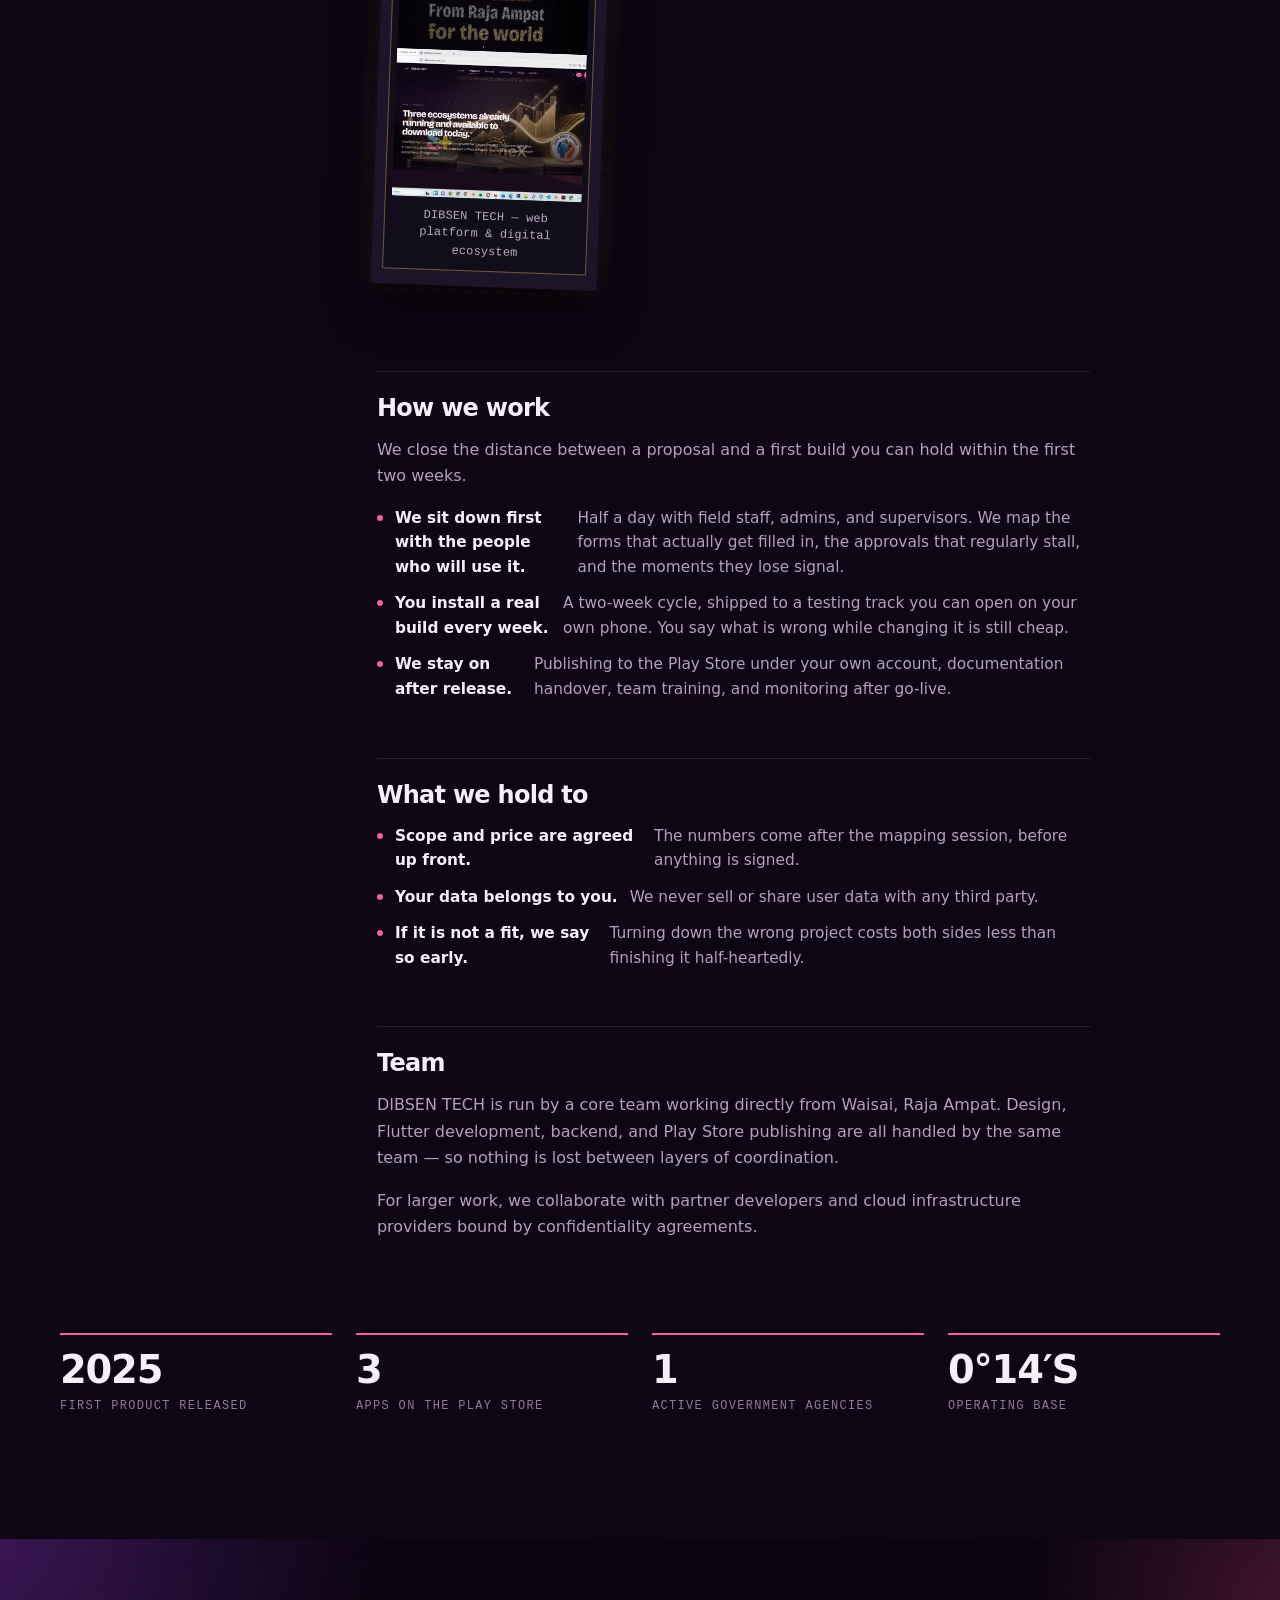
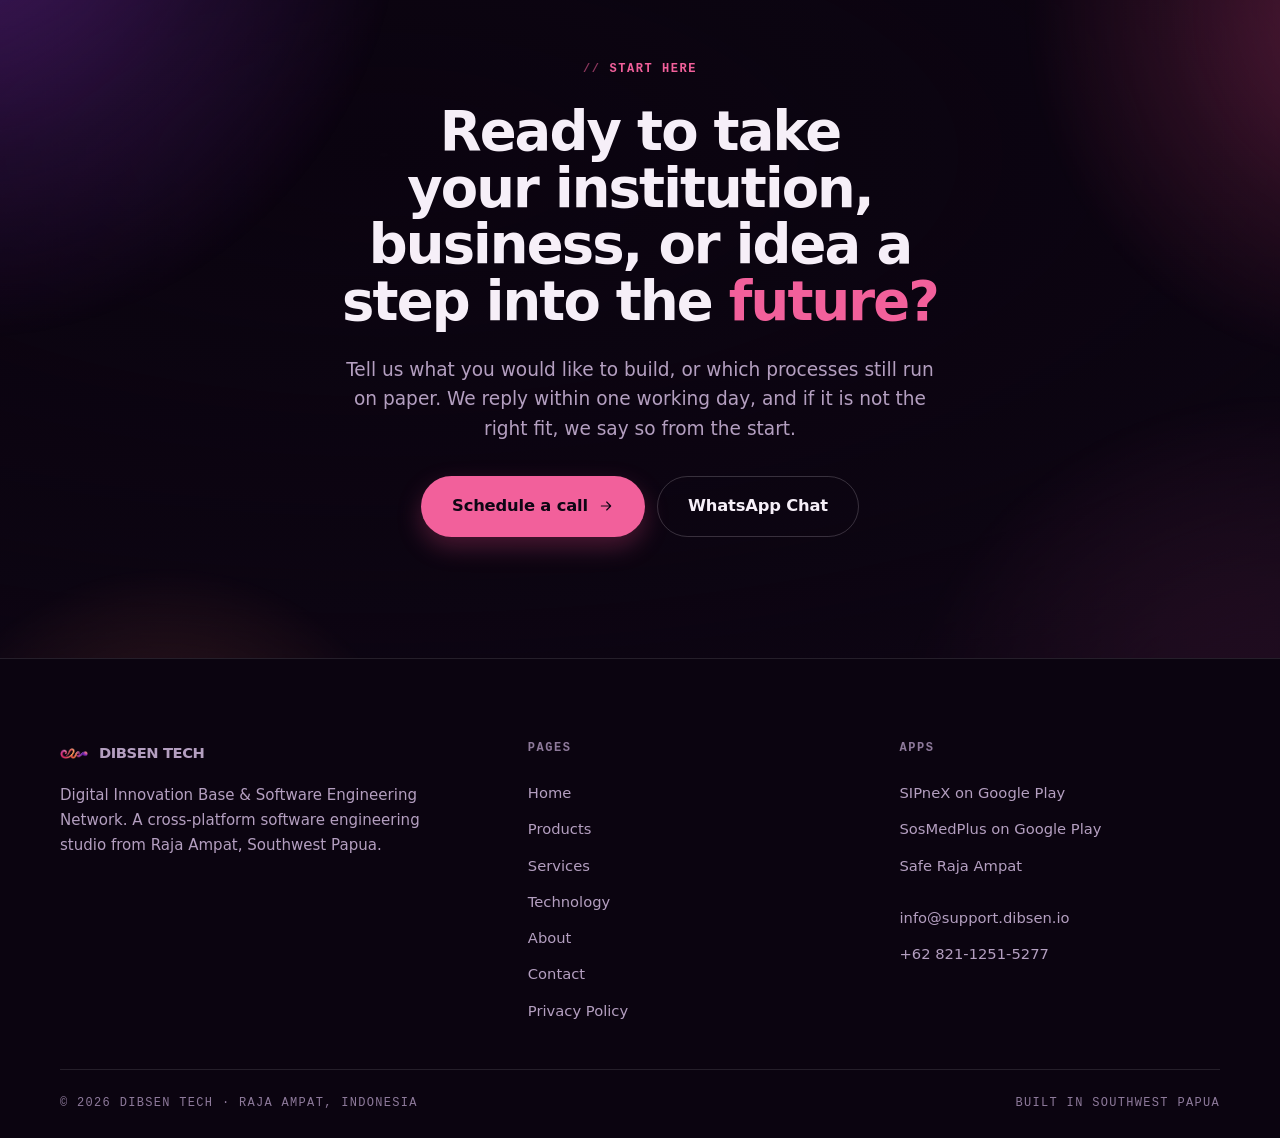
==== commit 705cd5b0: "fix(ui): balance desktop subpage hero layout and clamp mobile 3d rotation" ====
--- a/about-us/index.html
+++ b/about-us/index.html
@@ -27,7 +27,7 @@
 <meta property="og:image" content="https://dibsen.io/assets/dibsen-cover.jpg">
 <meta name="twitter:card" content="summary_large_image">
 <link rel="stylesheet" href="/assets/fonts.css?v=spectrum28">
-<link rel="stylesheet" href="/assets/style.css?v=spectrum28">
+<link rel="stylesheet" href="/assets/style.css?v=spectrum29">
 <script>document.documentElement.classList.add('js');</script>
 <script type="application/ld+json">{"@context": "https://schema.org", "@type": "WebSite", "name": "DIBSEN TECH", "alternateName": ["DIBSEN", "Dibsen Tech", "Digital Innovation Base and Software Engineering Network"], "url": "https://dibsen.io/", "publisher": {"@id": "https://dibsen.io/#organization"}}</script>
 <script type="application/ld+json">{"@context": "https://schema.org", "@type": "Organization", "@id": "https://dibsen.io/#organization", "name": "DIBSEN TECH", "legalName": "Digital Innovation Base and Software Engineering Network", "alternateName": "DIBSEN", "url": "https://dibsen.io/", "logo": {"@type": "ImageObject", "url": "https://dibsen.io/assets/logo-dibsen.png", "width": 512, "height": 512}, "image": "https://dibsen.io/assets/dibsen-cover.jpg", "description": "Studio rekayasa perangkat lunak lintas platform dari Raja Ampat. Membangun ekosistem aplikasi web dan mobile yang aman dan terukur untuk instansi pemerintah, usaha, dan perorangan.", "foundingDate": "2025", "address": {"@type": "PostalAddress", "addressLocality": "Waisai, Raja Ampat", "addressRegion": "Papua Barat Daya", "addressCountry": "ID"}, "contactPoint": [{"@type": "ContactPoint", "telephone": "+62-821-1251-5277", "email": "info@support.dibsen.io", "contactType": "sales", "areaServed": "ID", "availableLanguage": ["id", "en"]}], "sameAs": ["https://play.google.com/store/apps/details?id=xyz.sipnex.app", "https://play.google.com/store/apps/details?id=com.dibsen.warganet_life", "https://play.google.com/store/apps/details?id=com.bpbd.saferajaampat"]}</script>
--- a/assets/style.css
+++ b/assets/style.css
@@ -1,1693 +1 @@
-/* ==========================================================================
-   DIBSEN TECH — Spectrum design system
-   The palette is the DIBSEN mark's own gradient, pulled out and made
-   systematic: violet -> orchid -> magenta -> rose -> coral -> amber.
-   Neutrals are biased toward the violet end so nothing reads as dead grey.
-   Each product keeps its own logo colour as a local accent.
-   ========================================================================== */
-/* --------------------------------------------------------------------------
-   Transisi antar halaman (2026-09-05).
-
-   Klik pulau produk sudah punya iris wipe berdither yang menutup ke warna
-   gelap (lihat startTransition di archipelago.js) — tapi sesudahnya browser
-   memuat dokumen baru, dan pergantian dokumen itulah yang terasa sebagai
-   "kedip". @view-transition menutup celah itu tanpa mengubah arsitektur:
-   halaman tetap HTML sungguhan yang terindeks mesin pencari, cuma
-   perpindahannya yang beranimasi.
-
-   Ini disengaja TIDAK memakai router SPA. igloo.inc mulus karena seluruh
-   situsnya satu dokumen dengan 0 karakter teks HTML — bagus untuk kesan,
-   buruk untuk ditemukan lewat pencarian. DIBSEN perlu ditemukan instansi,
-   usaha, dan perorangan, jadi halaman kontennya dipertahankan utuh.
-
-   Wajib ada di KEDUA dokumen (yang ditinggalkan dan yang dituju) supaya
-   transisinya jalan — karena itu aturan ini ada di sini DAN di <style>
-   inline index.html. Browser yang belum mendukung tetap berpindah halaman
-   seperti biasa, tanpa error.
-   -------------------------------------------------------------------------- */
-@view-transition{navigation:auto}
-/* Durasi sengaja pendek: ini jembatan antar halaman, bukan pertunjukan. */
-::view-transition-old(root),::view-transition-new(root){animation-duration:.32s;
-  animation-timing-function:cubic-bezier(.2,.7,.3,1)}
-@media (prefers-reduced-motion:reduce){
-  ::view-transition-group(*),::view-transition-old(*),::view-transition-new(*){
-    animation:none!important}
-}
-
-:root{
-  /* --- the brand spectrum --- */
-  --violet:#7B2FB2; --orchid:#CE5099; --magenta:#DB447F;
-  --rose:#E95675;   --coral:#F67E5C;  --amber-warm:#FB9A60;
-  --spectrum:linear-gradient(96deg,var(--violet),var(--magenta) 46%,var(--coral) 78%,var(--amber-warm));
-  /* lifted stops for text on the dark ground */
-  --violet-lit:#A85FD8; --orchid-lit:#E070C0; --magenta-lit:#F2609B;
-  --coral-lit:#FB8A6B;  --amber-lit:#FFAE74;
-  --spectrum-text:linear-gradient(96deg,var(--violet-lit),var(--magenta-lit) 46%,var(--coral-lit) 78%,var(--amber-lit));
-
-  /* --- product marks: each product's own brand colour, re-sampled
-     2026-09-05 directly from screenshots of the real apps (not guessed
-     from the logo) — all three of the old values here were wrong:
-       sosialmedia was #FBD800 (yellow)  -> real app bg is #E6A877 (peach)
-       sipnex      was #3FB5AF (teal)    -> real app bg is #85BD5B (green)
-       saferajaampat was #F47B1A (orange, close) -> refined to #FC9700,
-         the exact orange half of the app's blue(#0E47A1)->orange gradient;
-         the blue half isn't used here (single-accent slot), kept as a
-         note in case a two-tone treatment is wanted later.
-     Contrast re-verified by the numbers against both --graphite and the
-     new --panel below (worst case 4.87:1, best 9.07:1 — all clear WCAG
-     AA 3:1 for UI/large text with margin), not just eyeballed — matters
-     here since sipnex's green sits on the hue axis Andi is less sensitive
-     to. Full deep/hover/rgb triads so a section can swap the whole
-     --amber-* accent group to its product colour in one override — see
-     "per-product accent scoping" further down. --- */
-  --pc-sosialmedia:#E6A877; --pc-sosialmedia-rgb:230,168,119;
-  --pc-sosialmedia-deep:#D97C32; --pc-sosialmedia-deep-rgb:217,124,50; --pc-sosialmedia-hover:#EDC19E;
-  --pc-sipnex:#85BD5B; --pc-sipnex-rgb:133,189,91;
-  --pc-sipnex-deep:#5D8D39; --pc-sipnex-deep-rgb:93,141,57; --pc-sipnex-hover:#A0CC7F;
-  --pc-saferajaampat:#FC9700; --pc-saferajaampat-rgb:252,151,0;
-  --pc-saferajaampat-deep:#AA6600; --pc-saferajaampat-deep-rgb:170,102,0; --pc-saferajaampat-hover:#FFAA2B;
-
-  /* --- grounds: deep violet-black, lifted in steps (never flat #000).
-     Re-tuned 2026-09-05: the old steps measured L* 1.8/2.5/5.0/6.9/9.3 —
-     so close together a panel never read as a separate surface from the
-     page ground ("cards look as dark as the background"). void/graphite
-     stay put; panel/panel-2/panel-3 now land at L* ~16/21/26, same violet
-     hue, just a jump big enough to actually see. --- */
-  --void:#0B0410; --graphite:#0E0614; --panel:#361C4A; --panel-2:#41255B; --panel-3:#4F2F6B;
-  --white:#F6EFF8; --grey:#B49FC0; --grey-dim:#8E7A9B;
-
-  /* --- ground vs surface, dipisah 2026-09-05 sore.
-     Bug yang diperbaiki: --panel dipakai DOBEL — sekaligus sebagai latar
-     .section--panel DAN sebagai permukaan .tile/.cscard/.svc/.proj/.form.
-     Akibatnya setiap kartu di dalam .section--panel punya warna yang
-     PERSIS SAMA dengan latarnya: kontras 1.00:1, dL* 0.0 — yang
-     memisahkan cuma garis tepi putih 11% (1.36:1). Ini yang dilaporkan
-     user di 3 tempat sekaligus (Produk>SIPneX, Teknologi>SosMedPlus,
-     Teknologi>tech stack) — dan ketiganya memang persis satu-satunya 3
-     pemakaian .section--panel di seluruh situs. Menaikkan --panel di
-     sesi sebelumnya tidak menyelesaikan ini karena menaikkan KEDUANYA
-     sekaligus, jadi selisihnya tetap nol.
-
-     Nilai di bawah dihitung, bukan dikira-kira (wajib untuk proyek ini:
-     penilaian mata sendiri tidak dipakai sebagai patokan). Targetnya
-     dikalibrasi ke selisih yang SUDAH diterima user sendiri — kartu di
-     section biasa (#361C4A di atas --graphite) tidak pernah dikeluhkan,
-     dan selisihnya dL*=13.6. Angka itu yang direplikasi untuk pita:
-
-       halaman --graphite #0E0614  L* 2.5
-       pita    --band     #261334  L* 10.0   (dL* 7.5 dari halaman)
-       kartu   --card     #4C2767  L* 23.6   (dL* 13.6 dari pita, 1.46:1)
-       hover   --card-hi  #5A2E7B  L* 28.3
-
-     Kenapa pita diturunkan dan kartu dinaikkan (bukan kartu saja yang
-     dinaikkan): kalau pita dibiarkan di L*16.1, kartu harus naik ke
-     L*29.8 untuk dapat selisih yang sama, dan di situ --grey turun ke
-     3.89:1 — gagal AA untuk teks ukuran normal seperti .cscard span.
-     Dengan pembagian di bawah, --white 10.38:1 (AAA) dan --grey 4.83:1
-     (AA) dua-duanya lolos.
-
-     Dicek juga dalam GRAYSCALE (ini yang menentukan, karena kepekaan
-     warna user berbeda di jalur hijau): 17 -> 33 -> 59 -> 69 dari 255.
-     Tiga tingkat yang tetap jelas beda walau warnanya dibuang total.
-
-     --panel SENGAJA tidak diubah nilainya supaya rule lain yang masih
-     membacanya (mis. warna teks tombol bahasa) tidak ikut bergeser. --- */
-  --band:#261334; --card:#4C2767; --card-hi:#5A2E7B; --well:#261334;
-  --card-edge:inset 0 1px 0 rgba(246,239,248,.10);
-  --card-shadow:0 14px 34px rgba(0,0,0,.42);
-  --card-shadow-hi:0 26px 56px rgba(0,0,0,.55);
-
-  /* --- accent slots (names kept so existing rules keep working).
-     amber-rgb/amber-deep-rgb/amber-hover added 2026-09-05 so every
-     glow/border/hover that used to hardcode the pink's raw RGB now reads
-     the current --amber-* group instead — that's what lets a section
-     override just --amber/--amber-deep/--amber-hover/--amber-rgb/
-     --amber-deep-rgb and have buttons, chips, focus rings and glows all
-     follow automatically. --- */
-  --amber:#F2609B; --amber-deep:#DB447F; --amber-hover:#FB8A6B;
-  --amber-rgb:242,96,155; --amber-deep-rgb:219,68,127;
-  --amber-tint:rgba(var(--amber-rgb),.14);
-  --rust:#FB9A60; --cobalt:#A85FD8;
-  --line:rgba(246,239,248,.11); --line-2:rgba(246,239,248,.19);
-  --error:#de3b3d;
-
-  --display:"Bricolage Grotesque",ui-sans-serif,system-ui,sans-serif;
-  --body:"Plus Jakarta Sans",ui-sans-serif,system-ui,-apple-system,sans-serif;
-  --mono:"JetBrains Mono",ui-monospace,SFMono-Regular,Menlo,monospace;
-
-  --fs-display:clamp(2.2rem,6vw,4.6rem);
-  --fs-h1-sub:clamp(1.9rem,5vw,3.4rem);
-  --fs-h2:clamp(1.6rem,3.4vw,2.5rem);
-  --fs-h3:clamp(1.1rem,1.6vw,1.3rem);
-  --fs-lead:clamp(1.02rem,1.45vw,1.18rem);
-  --fs-mono:.75rem;
-
-  --s1:4px; --s2:8px; --s3:12px; --s4:16px; --s5:24px;
-  --s6:32px; --s7:40px; --s8:56px; --s9:80px; --s10:120px;
-
-  --pad-section:clamp(72px,9.5vw,132px);
-  --radius:12px; --radius-lg:20px; --nav-h:66px;
-  --ease:cubic-bezier(.2,.7,.3,1);
-}
-
-*,*::before,*::after{box-sizing:border-box}
-html{-webkit-text-size-adjust:100%;text-size-adjust:100%;scroll-behavior:smooth}
-body{margin:0}
-img{display:block;max-width:100%}
-svg{display:block}
-button,input,select,textarea{font:inherit;color:inherit}
-h1,h2,h3,h4,p,ul,ol,figure,blockquote,dl,dd{margin:0}
-ul,ol{list-style:none;padding:0}
-a{color:inherit;text-decoration:none}
-
-html{background:var(--graphite)}
-body{background:transparent;color:var(--white);font-family:var(--body);
-  font-size:1rem;line-height:1.65;-webkit-font-smoothing:antialiased;overflow-x:hidden}
-
-h1,h2,h3{font-family:var(--display);font-weight:700;line-height:1.04;letter-spacing:-.03em}
-h1{font-size:var(--fs-display);line-height:.98;letter-spacing:-.04em}
-h2{font-size:var(--fs-h2);letter-spacing:-.035em}
-h3{font-size:var(--fs-h3);font-weight:600;letter-spacing:-.02em;line-height:1.25}
-
-.marker{font-family:var(--mono);font-size:var(--fs-mono);font-weight:700;letter-spacing:.13em;
-  text-transform:uppercase;color:var(--amber);display:inline-flex;align-items:center;gap:9px}
-.marker::before{content:"//";opacity:.55}
-.lead{font-size:var(--fs-lead);color:var(--grey);line-height:1.6;max-width:58ch}
-.muted{color:var(--grey)}
-
-.container{width:min(1160px,100% - clamp(2rem,7vw,5rem));margin-inline:auto}
-.section{padding-block:var(--pad-section);position:relative}
-.section--tight{padding-block:clamp(56px,7vw,92px)}
-.section--panel{background:var(--band);border-block:1px solid var(--line)}
-.section-head{display:flex;flex-direction:column;gap:var(--s4);margin-bottom:clamp(36px,5vw,60px);max-width:62ch}
-.sr-only{position:absolute;width:1px;height:1px;padding:0;margin:-1px;overflow:hidden;clip:rect(0 0 0 0);clip-path:inset(50%);white-space:nowrap;border:0}
-
-/* ---------- buttons ---------- */
-.btn{display:inline-flex;align-items:center;justify-content:center;gap:10px;
-  font-weight:700;font-size:.94rem;letter-spacing:-.01em;padding:13px 22px;border-radius:999px;
-  border:1px solid transparent;cursor:pointer;
-  transition:transform .22s var(--ease),background-color .22s ease,border-color .22s ease,box-shadow .22s ease}
-.btn svg{width:16px;height:16px;flex:none}
-.btn--amber{background:var(--amber);color:#0E0614;box-shadow:0 10px 24px rgba(var(--amber-deep-rgb),.30)}
-.btn--amber:hover{background:var(--amber-hover);transform:translateY(-2px);box-shadow:0 14px 32px rgba(var(--amber-deep-rgb),.3)}
-.btn--line{border-color:var(--line-2);color:var(--white)}
-.btn--line:hover{border-color:var(--white);background:rgba(246,239,248,.05);transform:translateY(-2px)}
-.btn--sm{padding:9px 17px;font-size:.85rem}
-.btn--lg{padding:16px 30px;font-size:1.02rem}
-.btn--block{width:100%}
-:focus-visible{outline:2px solid var(--amber);outline-offset:3px;border-radius:6px}
-.skip-link{position:absolute;left:-9999px;top:auto;width:1px;height:1px;overflow:hidden;
-  z-index:99999;padding:12px 24px;background:var(--amber);color:#0E0614;
-  font-weight:700;font-size:1rem;border-radius:0 0 8px 0;white-space:nowrap}
-.skip-link:focus{position:fixed;left:0;top:0;width:auto;height:auto}
-
-/* ---------- nav ---------- */
-.nav{position:sticky;top:0;z-index:60;background:rgba(14,6,20,.82);
-  -webkit-backdrop-filter:blur(14px) saturate(150%);backdrop-filter:blur(14px) saturate(150%);
-  border-bottom:1px solid var(--line)}
-.nav__inner{height:var(--nav-h);display:flex;align-items:center;justify-content:space-between;gap:var(--s5);position:relative}
-
-/* Varian beranda (2026-09-05). Beranda punya hero WebGL setinggi layar, jadi
-   bilahnya mengambang transparan di atasnya lalu berubah solid begitu digulir
-   — class .solid ditambahkan oleh skrip kecil di index.html. Halaman lain
-   tetap memakai .nav biasa yang selalu solid karena kontennya mulai tepat di
-   bawah bilah. Ini satu-satunya perbedaan nav antar halaman sekarang. */
-.nav--float{position:fixed;left:0;right:0;top:0;background:transparent;
-  -webkit-backdrop-filter:none;backdrop-filter:none;border-bottom-color:transparent;
-  transition:background .4s var(--ease),border-color .4s var(--ease)}
-.nav--float.solid{background:rgba(14,6,20,.82);
-  -webkit-backdrop-filter:blur(14px) saturate(150%);backdrop-filter:blur(14px) saturate(150%);
-  border-bottom-color:var(--line)}
-/* Saat panel menu mobile terbuka, bilahnya wajib solid — kalau tidak, bagian
-   atasnya jadi tembus pandang sendirian di atas panel yang solid. */
-.nav--float:has(.nav__cb:checked){background:rgba(14,6,20,.98);border-bottom-color:var(--line)}
-
-.wordmark{display:flex;align-items:center;gap:11px;flex:none}
-.wordmark__tile{width:28px;height:28px;flex:none;display:grid;place-items:center}
-.wordmark__tile img{width:100%;height:auto}
-.wordmark__text{font-family:var(--display);font-weight:600;font-size:.92rem;letter-spacing:-.03em;line-height:1}
-
-.nav__cb{position:absolute;opacity:0;width:1px;height:1px}
-.nav__links{display:flex;align-items:center;gap:clamp(14px,2vw,28px)}
-.nav__links a{font-size:.88rem;color:var(--grey);position:relative;padding-block:6px;transition:color .2s}
-.nav__links a::after{content:"";position:absolute;left:0;right:0;bottom:0;height:1.5px;background:var(--amber);
-  transform:scaleX(0);transform-origin:left;transition:transform .3s var(--ease)}
-.nav__links a:hover{color:var(--white)}
-.nav__links a:hover::after{transform:scaleX(1)}
-.nav__links a[aria-current="page"]{color:var(--white)}
-.nav__links a[aria-current="page"]::after{transform:scaleX(1);background:var(--amber)}
-.nav__right{display:flex;align-items:center;gap:var(--s3);flex:none}
-.langsw{display:flex;gap:2px;border:1px solid var(--line-2);border-radius:999px;padding:2px;flex:none}
-.langsw button{font-family:var(--mono);font-size:12px;min-height:44px;min-width:44px;letter-spacing:.08em;line-height:1;
-  padding:6px 9px;border:0;border-radius:999px;background:transparent;color:var(--grey);
-  cursor:pointer;transition:background .25s,color .25s}
-.langsw button:hover{color:var(--white)}
-.langsw button:focus-visible{outline:2px solid var(--amber);outline-offset:2px}
-html[data-lang="id"] .langsw button[data-set-lang="id"],
-html[data-lang="en"] .langsw button[data-set-lang="en"]{background:var(--amber);color:var(--panel)}
-.burger{display:none;width:48px;height:48px;align-items:center;justify-content:center;
-  border:1px solid var(--line-2);border-radius:10px;cursor:pointer}
-.burger svg{width:18px;height:18px}
-.burger .ic-close{display:none}
-.nav__cb:focus-visible ~ .nav__right .burger{outline:2px solid var(--amber);outline-offset:3px}
-@media (max-width:980px){
-  .nav__links{display:none;position:absolute;top:calc(var(--nav-h) - 1px);
-    left:calc(-1 * clamp(1rem,3.5vw,2.5rem));right:calc(-1 * clamp(1rem,3.5vw,2.5rem));
-    flex-direction:column;align-items:stretch;gap:0;background:rgba(14,6,20,.98);
-    border-bottom:1px solid var(--line);padding:var(--s3) clamp(1.6rem,5vw,2.5rem) var(--s5)}
-  .nav__links a{padding-block:14px;border-bottom:1px solid var(--line);font-size:1rem}
-  .nav__links a::after{display:none}
-  .nav__cb:checked ~ .nav__links{display:flex}
-  .nav__cb:checked ~ .nav__right .burger .ic-open{display:none}
-  .nav__cb:checked ~ .nav__right .burger .ic-close{display:block}
-  .burger{display:inline-flex}
-}
-/* On narrow screens the language switch takes the room the header CTA used to
-   have; the burger menu already carries a Kontak / Contact link. */
-@media (max-width:560px){
-  .nav__right .btn--sm{display:none}
-  .langsw button{padding:6px 8px}
-}
-
-/* ---------- mesh ---------- */
-.mesh{position:absolute;inset:-18%;z-index:-2;pointer-events:none}
-.blob{position:absolute;border-radius:50%;will-change:transform}
-/* the four blobs walk the spectrum: violet -> magenta -> orchid -> coral */
-.blob--amber{width:74vmax;height:74vmax;left:-22vmax;top:-30vmax;
-  background:radial-gradient(circle at 50% 50%,rgba(123,47,178,.66) 0%,rgba(123,47,178,.22) 38%,rgba(123,47,178,0) 66%);
-  animation:dA 40s ease-in-out infinite alternate}
-.blob--rust{width:60vmax;height:60vmax;right:-20vmax;top:-14vmax;
-  background:radial-gradient(circle at 50% 50%,rgba(var(--amber-deep-rgb),.62) 0%,rgba(var(--amber-deep-rgb),.20) 40%,rgba(var(--amber-deep-rgb),0) 66%);
-  animation:dB 48s ease-in-out infinite alternate}
-.blob--cobalt{width:64vmax;height:64vmax;right:-14vmax;bottom:-32vmax;
-  background:radial-gradient(circle at 50% 50%,rgba(206,80,153,.56) 0%,rgba(206,80,153,.18) 42%,rgba(206,80,153,0) 68%);
-  animation:dC 54s ease-in-out infinite alternate}
-.blob--warm{width:42vmax;height:42vmax;left:10vmax;bottom:-24vmax;
-  background:radial-gradient(circle at 50% 50%,rgba(246,126,92,.58) 0%,rgba(246,126,92,.19) 44%,rgba(246,126,92,0) 68%);
-  animation:dD 46s ease-in-out infinite alternate}
-@keyframes dA{from{transform:translate3d(0,0,0) scale(1)}   to{transform:translate3d(10%,8%,0) scale(1.14)}}
-@keyframes dB{from{transform:translate3d(0,0,0) scale(1.08)}to{transform:translate3d(-12%,10%,0) scale(.92)}}
-@keyframes dC{from{transform:translate3d(0,0,0) scale(.94)} to{transform:translate3d(-9%,-13%,0) scale(1.16)}}
-@keyframes dD{from{transform:translate3d(0,0,0) scale(1.12)}to{transform:translate3d(13%,-9%,0) scale(.9)}}
-.veil{position:absolute;inset:0;z-index:-1;pointer-events:none;
-  background:radial-gradient(ellipse 120% 90% at 30% 30%,rgba(14,6,20,0) 0%,rgba(14,6,20,.42) 62%,rgba(14,6,20,.78) 100%)}
-
-.hero{position:relative;isolation:isolate;overflow:hidden;background:var(--void);
-  padding-block:clamp(72px,10vw,116px) clamp(80px,11vw,124px)}
-.hero__inner{display:grid;grid-template-columns:minmax(0,1.1fr) minmax(0,.8fr);
-  gap:clamp(40px,5vw,72px);align-items:center}
-.hero__copy{display:flex;flex-direction:column;gap:var(--s5)}
-.hero h1{max-width:16ch;text-wrap:balance;color:var(--white)}
-.hero h1 em{font-style:normal;color:var(--amber)}
-.hero .lead{color:rgba(246,239,248,.80)}
-.hero__actions{display:flex;flex-wrap:wrap;gap:var(--s3);margin-top:var(--s2)}
-.hero__meta{display:flex;flex-wrap:wrap;gap:var(--s2) var(--s6);margin-top:var(--s5);
-  padding-top:var(--s5);border-top:1px solid var(--line);
-  font-family:var(--mono);font-size:var(--fs-mono);letter-spacing:.1em;text-transform:uppercase;color:var(--grey-dim)}
-.hero__meta b{color:var(--white);font-weight:600}
-@media (max-width:960px){.hero__inner{grid-template-columns:1fr;gap:var(--s8)}}
-
-/* page header for inner pages */
-.pagehead{position:relative;isolation:isolate;overflow:hidden;background:var(--void);
-  padding-block:clamp(56px,7vw,88px) clamp(48px,6vw,76px);border-bottom:1px solid var(--line)}
-.pagehead h1{font-size:var(--fs-h1-sub);max-width:20ch;color:var(--white)}
-.pagehead .lead{color:rgba(246,239,248,.78);margin-top:var(--s4)}
-.crumb{font-family:var(--mono);font-size:var(--fs-mono);letter-spacing:.13em;text-transform:uppercase;
-  color:var(--grey-dim);margin-bottom:var(--s4)}
-.crumb a:hover{color:var(--amber)}
-
-/* page header variant with a looping video background — used on Technology */
-.pagehead--video{min-height:64vh;display:flex;align-items:center;
-  padding-block:clamp(120px,14vw,168px) clamp(56px,7vw,88px)}
-.pagehead--video .mesh,.pagehead--video .veil{display:none}
-.pagehead__bgvideo{position:absolute;inset:0;z-index:-3;width:100%;height:100%;object-fit:cover}
-.pagehead--video::before{content:"";position:absolute;inset:0;z-index:-2;pointer-events:none;
-  background:
-    linear-gradient(180deg,rgba(11,4,16,.72) 0%,rgba(11,4,16,.32) 32%,rgba(11,4,16,.4) 62%,rgba(11,4,16,.88) 100%),
-    radial-gradient(120% 90% at 22% 20%,rgba(123,47,178,.28) 0%,rgba(11,4,16,0) 55%)}
-@media (max-width:720px){
-  /* On a narrow phone the video-behind-text overlay just buries the video —
-     the text block alone is taller than the video, so the video ends up
-     hidden under a wall of copy instead of read as a hero. Below this
-     breakpoint the video becomes its own banner ABOVE the text instead of
-     living behind it: full width, native 16:9, always fully visible, then
-     the heading/lead follow underneath on the plain dark ground. */
-  .pagehead--video{min-height:0;display:block;padding-block:0 clamp(32px,6vw,48px)}
-  .pagehead--video::before{display:none}
-  .pagehead__bgvideo{position:relative;inset:auto;z-index:auto;display:block;
-    width:100%;height:auto;aspect-ratio:16/9;object-fit:cover;margin-bottom:24px}
-  .pagehead--video .container{padding-top:0}
-}
-
-/* page header variant with a static hero image — used on Products & About */
-.pagehead--image{min-height:64vh;display:flex;align-items:center;
-  padding-block:clamp(120px,14vw,168px) clamp(56px,7vw,88px)}
-.pagehead--image .mesh,.pagehead--image .veil{display:none}
-.pagehead__bgimg{position:absolute;inset:0;z-index:-3;width:100%;height:100%;object-fit:cover}
-.pagehead--image::before{content:"";position:absolute;inset:0;z-index:-2;pointer-events:none;
-  background:
-    linear-gradient(180deg,rgba(11,4,16,.72) 0%,rgba(11,4,16,.32) 32%,rgba(11,4,16,.4) 62%,rgba(11,4,16,.88) 100%),
-    radial-gradient(120% 90% at 22% 20%,rgba(123,47,178,.28) 0%,rgba(11,4,16,0) 55%)}
-@media (max-width:720px){
-  /* same fix as the Technology video hero: below this width the text block
-     alone runs taller than the image, so an overlay just buries the image
-     under a wall of copy. The image becomes its own banner above the text
-     instead — full width, native ~16:9, always fully visible. */
-  .pagehead--image{min-height:0;display:block;padding-block:0 clamp(32px,6vw,48px)}
-  .pagehead--image::before{display:none}
-  .pagehead__bgimg{position:relative;inset:auto;z-index:auto;display:block;
-    width:100%;height:auto;aspect-ratio:16/9;object-fit:cover;margin-bottom:24px;
-    border-radius:var(--radius-lg)}
-.pagehead--image .container{padding-top:0}
-}
-
-/* ==========================================================================
-   PAGEHEAD: BOXED FLOATING FILM ROLL (VINTAGE 35MM CINEMA FRAME)
-   Diuji pada halaman About Us untuk evaluasi konsep visual film strip
-   ========================================================================== */
-.pagehead--filmroll {
-  position: relative;
-  isolation: isolate;
-  overflow: hidden;
-  background: var(--void, #0e0614);
-  min-height: 64vh;
-  display: flex;
-  align-items: center;
-  padding-block: clamp(120px, 13vw, 160px) clamp(56px, 7vw, 88px);
-}
-.pagehead--filmroll .mesh {
-  position: absolute;
-  inset: 0;
-  z-index: -2;
-  opacity: 0.9;
-  pointer-events: none;
-}
-.pagehead--filmroll .veil {
-  position: absolute;
-  inset: 0;
-  z-index: -1;
-  pointer-events: none;
-  background: 
-    radial-gradient(100% 70% at 75% 35%, rgba(123, 47, 178, 0.22) 0%, transparent 65%),
-    radial-gradient(90% 60% at 20% 70%, rgba(245, 158, 11, 0.12) 0%, transparent 55%);
-}
-
-.pagehead__filmgrid {
-  display: grid;
-  grid-template-columns: minmax(0, 1.12fr) minmax(0, 0.88fr);
-  align-items: center;
-  gap: clamp(32px, 5vw, 64px);
-  width: 100%;
-}
-
-.pagehead__filmintro h1 {
-  font-size: var(--fs-h1-sub, clamp(2.2rem, 4vw, 3.4rem));
-  color: var(--white, #f6eff8);
-  line-height: 1.15;
-  margin: 12px 0 0;
-}
-.pagehead__filmintro .lead {
-  color: rgba(246, 239, 248, 0.82);
-  margin-top: 16px;
-  font-size: clamp(1rem, 1.25vw, 1.12rem);
-  line-height: 1.6;
-}
-
-.pagehead__filmpresenter {
-  display: flex;
-  justify-content: center;
-  align-items: center;
-  perspective: 1000px;
-}
-
-/* 35mm Vintage Film Strip Card */
-.filmroll-card {
-  --film-accent: #f59e0b; /* Kodak Amber Gold */
-  position: relative;
-  width: 100%;
-  max-width: 480px;
-  background: #08030b;
-  border-radius: 10px;
-  padding: 10px 14px 12px;
-  box-sizing: border-box;
-  border: 1px solid rgba(245, 158, 11, 0.3);
-  box-shadow: 
-    0 18px 40px -8px rgba(0, 0, 0, 0.9),
-    0 30px 70px -15px rgba(0, 0, 0, 0.75),
-    0 0 32px -4px rgba(245, 158, 11, 0.22);
-  transform: rotate(-1.5deg);
-  transform-origin: center center;
-  transition: transform 0.45s cubic-bezier(0.2, 0.8, 0.2, 1),
-              box-shadow 0.45s cubic-bezier(0.2, 0.8, 0.2, 1),
-              border-color 0.35s ease;
-  animation: filmrollFloat 6s ease-in-out infinite;
-}
-
-@keyframes filmrollFloat {
-  0%, 100% {
-    transform: translateY(0) rotate(-1.5deg);
-  }
-  50% {
-    transform: translateY(-8px) rotate(-0.8deg);
-  }
-}
-
-.filmroll-card:hover {
-  transform: translateY(-10px) rotate(0deg) scale(1.02);
-  box-shadow: 
-    0 26px 56px -10px rgba(0, 0, 0, 0.95),
-    0 42px 90px -15px rgba(0, 0, 0, 0.85),
-    0 0 45px 0 rgba(245, 158, 11, 0.35);
-  border-color: rgba(245, 158, 11, 0.55);
-}
-
-/* Page-specific tilt angle modifiers */
-.filmroll-card--contact {
-  transform: rotate(1.4deg);
-  animation-name: filmrollFloatContact;
-}
-@keyframes filmrollFloatContact {
-  0%, 100% { transform: translateY(0) rotate(1.4deg); }
-  50% { transform: translateY(-8px) rotate(0.7deg); }
-}
-
-.filmroll-card--services {
-  transform: rotate(-1.3deg);
-  animation-name: filmrollFloatServices;
-}
-@keyframes filmrollFloatServices {
-  0%, 100% { transform: translateY(0) rotate(-1.3deg); }
-  50% { transform: translateY(-8px) rotate(-0.6deg); }
-}
-
-.filmroll-card--tech {
-  transform: rotate(1.5deg);
-  animation-name: filmrollFloatTech;
-}
-@keyframes filmrollFloatTech {
-  0%, 100% { transform: translateY(0) rotate(1.5deg); }
-  50% { transform: translateY(-8px) rotate(0.8deg); }
-}
-
-.filmroll-card--products {
-  transform: rotate(-1.2deg);
-  animation-name: filmrollFloatProducts;
-}
-@keyframes filmrollFloatProducts {
-  0%, 100% { transform: translateY(0) rotate(-1.2deg); }
-  50% { transform: translateY(-8px) rotate(-0.5deg); }
-}
-
-/* Rails (Top & Bottom) */
-.filmroll-rail {
-  display: flex;
-  flex-direction: column;
-  gap: 5px;
-}
-
-.filmroll-sprockets {
-  height: 14px;
-  width: 100%;
-  background-image: url("data:image/svg+xml,%3Csvg xmlns='http://www.w3.org/2000/svg' width='26' height='14' viewBox='0 0 26 14'%3E%3Crect x='4' y='1' width='16' height='12' rx='2.5' fill='%23000' stroke='rgba(245,158,11,0.22)' stroke-width='0.8'/%3E%3C/svg%3E");
-  background-repeat: repeat-x;
-  background-size: 26px 14px;
-  opacity: 0.95;
-}
-
-/* Vintage Film Edge Typography */
-.filmroll-edge-text {
-  display: flex;
-  justify-content: space-between;
-  align-items: center;
-  font-family: ui-monospace, SFMono-Regular, Menlo, Monaco, Consolas, monospace;
-  font-size: 0.75rem;
-  font-weight: 700;
-  letter-spacing: 0.16em;
-  text-transform: uppercase;
-  color: rgba(245, 158, 11, 0.88);
-  text-shadow: 0 0 8px rgba(245, 158, 11, 0.45);
-  padding-inline: 4px;
-  line-height: 1.2;
-}
-
-/* Aperture Video Window */
-.filmroll-aperture {
-  position: relative;
-  overflow: hidden;
-  border-radius: 6px;
-  background: #000;
-  border: 1px solid rgba(255, 255, 255, 0.12);
-  box-shadow: inset 0 0 20px rgba(0, 0, 0, 0.9);
-  margin-block: 6px;
-  aspect-ratio: 16 / 9;
-}
-
-.filmroll-video {
-  width: 100%;
-  height: 100%;
-  object-fit: cover;
-  display: block;
-  filter: contrast(1.05) saturate(1.08);
-}
-
-/* Film Vignette & Warm Tint */
-.filmroll-vignette {
-  position: absolute;
-  inset: 0;
-  pointer-events: none;
-  background: radial-gradient(ellipse at center, transparent 52%, rgba(6, 2, 8, 0.75) 100%);
-}
-
-/* Subtle Film Glare Reflection */
-.filmroll-glare {
-  position: absolute;
-  inset: 0;
-  pointer-events: none;
-  background: linear-gradient(135deg, rgba(245, 158, 11, 0.14) 0%, transparent 42%, rgba(168, 85, 247, 0.08) 85%, transparent 100%);
-  mix-blend-mode: screen;
-}
-
-/* Vintage REC Badge */
-.filmroll-badge {
-  position: absolute;
-  top: 10px;
-  right: 12px;
-  display: inline-flex;
-  align-items: center;
-  gap: 6px;
-  background: rgba(14, 6, 20, 0.75);
-  backdrop-filter: blur(8px);
-  -webkit-backdrop-filter: blur(8px);
-  border: 1px solid rgba(255, 255, 255, 0.18);
-  border-radius: 999px;
-  padding: 3px 9px 3px 7px;
-  font-family: ui-monospace, SFMono-Regular, Menlo, Monaco, Consolas, monospace;
-  font-size: 0.75rem;
-  font-weight: 700;
-  letter-spacing: 0.12em;
-  color: #fff;
-  pointer-events: none;
-}
-
-.filmroll-badge__dot {
-  width: 6px;
-  height: 6px;
-  border-radius: 50%;
-  background: #ef4444;
-  box-shadow: 0 0 8px #ef4444;
-  animation: filmrollRecBlink 1.6s ease-in-out infinite;
-}
-
-@keyframes filmrollRecBlink {
-  0%, 100% { opacity: 1; transform: scale(1); }
-  50% { opacity: 0.3; transform: scale(0.8); }
-}
-
-@media (max-width: 900px) {
-  .pagehead--filmroll {
-    min-height: 0;
-    padding-block: clamp(80px, 10vw, 100px) clamp(36px, 6vw, 56px);
-  }
-  .pagehead__filmgrid {
-    grid-template-columns: 1fr;
-    gap: 32px;
-  }
-  .pagehead__filmpresenter {
-    order: 2;
-  }
-  .filmroll-card {
-    max-width: 440px;
-    margin-inline: auto;
-  }
-}
-
-@media (prefers-reduced-motion: reduce) {
-  .filmroll-card,
-  .filmroll-card--contact,
-  .filmroll-card--services,
-  .filmroll-card--tech,
-  .filmroll-card--products {
-    animation: none;
-    transform: none;
-  }
-  .filmroll-badge__dot { animation: none; }
-}
-
-/* ==========================================================================
-   PAGEHEAD: FULL-BLEED CINEMATIC FILM STRIP (KONSEP A)
-   Diuji pada halaman Contact untuk evaluasi konsep pita rol film bioskop
-   ========================================================================== */
-.pagehead--filmstrip {
-  position: relative;
-  isolation: isolate;
-  overflow: hidden;
-  background: var(--void, #0e0614);
-  min-height: 68vh;
-  display: flex;
-  align-items: center;
-  padding-block: clamp(120px, 14vw, 170px) clamp(64px, 8vw, 96px);
-  box-shadow: inset 0 0 100px rgba(0, 0, 0, 0.9);
-}
-
-.pagehead--filmstrip .pagehead__bgvideo {
-  position: absolute;
-  inset: 0;
-  z-index: -4;
-  width: 100%;
-  height: 100%;
-  object-fit: cover;
-  filter: contrast(1.06) saturate(1.1);
-}
-
-/* Top & Bottom Film Rails */
-.filmstrip-rail {
-  position: absolute;
-  left: 0;
-  right: 0;
-  z-index: 1;
-  height: 38px;
-  background: rgba(8, 2, 10, 0.94);
-  backdrop-filter: blur(8px);
-  -webkit-backdrop-filter: blur(8px);
-  display: flex;
-  align-items: center;
-  justify-content: space-between;
-  padding-inline: clamp(16px, 3vw, 40px);
-  box-sizing: border-box;
-  pointer-events: none;
-  user-select: none;
-}
-
-.filmstrip-rail--top {
-  top: 0;
-  border-bottom: 1px solid rgba(245, 158, 11, 0.35);
-  box-shadow: 0 4px 18px rgba(0, 0, 0, 0.6);
-}
-
-.filmstrip-rail--bottom {
-  bottom: 0;
-  border-top: 1px solid rgba(245, 158, 11, 0.35);
-  box-shadow: 0 -4px 18px rgba(0, 0, 0, 0.6);
-}
-
-/* Repeating Sprockets within Rail */
-.filmstrip-sprockets {
-  position: absolute;
-  inset: 0;
-  background-image: url("data:image/svg+xml,%3Csvg xmlns='http://www.w3.org/2000/svg' width='28' height='14' viewBox='0 0 28 14'%3E%3Crect x='4' y='1' width='16' height='12' rx='2.5' fill='%23000' stroke='rgba(245,158,11,0.22)' stroke-width='0.8'/%3E%3C/svg%3E");
-  background-repeat: repeat-x;
-  background-size: 28px 14px;
-  background-position: center;
-  opacity: 0.85;
-  mask-image: linear-gradient(90deg, #000 0%, rgba(0,0,0,0.3) 35%, rgba(0,0,0,0.3) 65%, #000 100%);
-  -webkit-mask-image: linear-gradient(90deg, #000 0%, rgba(0,0,0,0.3) 35%, rgba(0,0,0,0.3) 65%, #000 100%);
-}
-
-/* Rail Meta Typography */
-.filmstrip-rail__text {
-  position: relative;
-  z-index: 2;
-  width: 100%;
-  display: flex;
-  justify-content: space-between;
-  align-items: center;
-  font-family: ui-monospace, SFMono-Regular, Menlo, Monaco, Consolas, monospace;
-  font-size: 0.75rem;
-  font-weight: 700;
-  letter-spacing: 0.18em;
-  text-transform: uppercase;
-  color: rgba(245, 158, 11, 0.9);
-  text-shadow: 0 0 8px rgba(245, 158, 11, 0.5);
-}
-
-/* Vintage Cinema Lens Vignette & Grading */
-.filmstrip-vignette {
-  position: absolute;
-  inset: 0;
-  z-index: -2;
-  pointer-events: none;
-  background: 
-    radial-gradient(circle at 10% 20%, rgba(245, 158, 11, 0.12) 0%, transparent 40%),
-    radial-gradient(ellipse at center, rgba(14, 6, 20, 0.45) 0%, rgba(10, 3, 14, 0.82) 75%, rgba(6, 2, 8, 0.94) 100%),
-    linear-gradient(180deg, rgba(8, 2, 10, 0.8) 0%, transparent 22%, transparent 78%, rgba(8, 2, 10, 0.85) 100%);
-}
-
-/* Vintage Optical Frame Corners (Four L-marks like a camera viewfinder) */
-.filmstrip-viewfinder {
-  position: absolute;
-  inset: 48px clamp(20px, 4vw, 48px);
-  z-index: -1;
-  pointer-events: none;
-  border: 1px solid rgba(245, 158, 11, 0.12);
-  border-radius: 4px;
-}
-.filmstrip-viewfinder::before,
-.filmstrip-viewfinder::after {
-  content: "";
-  position: absolute;
-  width: 18px;
-  height: 18px;
-  border-color: rgba(245, 158, 11, 0.5);
-  border-style: solid;
-}
-.filmstrip-viewfinder::before {
-  top: -1px; left: -1px;
-  border-width: 2px 0 0 2px;
-}
-.filmstrip-viewfinder::after {
-  bottom: -1px; right: -1px;
-  border-width: 0 2px 2px 0;
-}
-
-/* Content Styling inside Container */
-.pagehead--filmstrip .container {
-  position: relative;
-  z-index: 3;
-  max-width: 820px;
-}
-
-.pagehead--filmstrip h1 {
-  font-size: var(--fs-h1-sub, clamp(2.2rem, 4vw, 3.4rem));
-  color: var(--white, #f6eff8);
-  line-height: 1.15;
-  margin-top: 12px;
-  text-shadow: 0 3px 20px rgba(0, 0, 0, 0.8);
-}
-
-.pagehead--filmstrip .lead {
-  color: rgba(246, 239, 248, 0.86);
-  margin-top: 18px;
-  font-size: clamp(1.02rem, 1.3vw, 1.15rem);
-  line-height: 1.62;
-  text-shadow: 0 2px 14px rgba(0, 0, 0, 0.8);
-  max-width: 68ch;
-}
-
-.filmstrip-badge {
-  display: inline-flex;
-  align-items: center;
-  gap: 7px;
-  background: rgba(14, 6, 20, 0.7);
-  backdrop-filter: blur(8px);
-  -webkit-backdrop-filter: blur(8px);
-  border: 1px solid rgba(245, 158, 11, 0.3);
-  border-radius: 999px;
-  padding: 4px 12px 4px 8px;
-  margin-bottom: 14px;
-  font-family: ui-monospace, SFMono-Regular, Menlo, Monaco, monospace;
-  font-size: 0.75rem;
-  font-weight: 700;
-  letter-spacing: 0.14em;
-  text-transform: uppercase;
-  color: rgba(245, 158, 11, 0.95);
-  box-shadow: 0 4px 16px rgba(0, 0, 0, 0.5);
-}
-
-.filmstrip-badge__rec {
-  width: 7px;
-  height: 7px;
-  border-radius: 50%;
-  background: #ef4444;
-  box-shadow: 0 0 8px #ef4444;
-  animation: filmstripRecPulse 1.8s ease-in-out infinite;
-}
-
-@keyframes filmstripRecPulse {
-  0%, 100% { opacity: 1; transform: scale(1); }
-  50% { opacity: 0.35; transform: scale(0.8); }
-}
-
-@media (max-width: 720px) {
-  .pagehead--filmstrip {
-    min-height: 0;
-    padding-block: clamp(100px, 16vw, 120px) clamp(44px, 8vw, 64px);
-  }
-  .filmstrip-rail {
-    height: 32px;
-    padding-inline: 14px;
-  }
-  .filmstrip-rail__text span:nth-child(2) {
-    display: none;
-  }
-  .filmstrip-viewfinder {
-    display: none;
-  }
-}
-
-@media (prefers-reduced-motion: reduce) {
-  .filmstrip-badge__rec { animation: none; }
-}
-
-/* ---------- technology constellation ---------- */
-.techmap-section{padding-block:clamp(56px,9vw,128px);background:linear-gradient(180deg,rgba(123,47,178,.07),transparent 70%)}
-.techmap-head{max-width:660px;margin-bottom:clamp(24px,4vw,44px)}
-.techmap-head h2{font-size:clamp(1.9rem,4.3vw,3.4rem);max-width:15ch;color:var(--white)}
-.techmap-head .lead{margin-top:var(--s4)}
-/* Vignette dibuat lebih dalam ke arah tepi (dulu berhenti di rgba .72,
-   sekarang turun ke #07030C pekat) supaya cahaya node yang additive
-   punya kegelapan untuk dilawan — tanpa ini glow-nya terbaca abu-abu,
-   bukan cahaya. */
-.techmap{position:relative;min-height:clamp(370px,49vw,590px);overflow:hidden;
-  border:1px solid var(--line-2);border-radius:var(--radius-lg);
-  background:radial-gradient(ellipse at 50% 46%,rgba(123,47,178,.26),rgba(11,4,16,.6) 54%,#07030C 88%);
-  box-shadow:inset 0 1px rgba(255,255,255,.07),0 24px 60px rgba(0,0,0,.34)}
-.techmap canvas{position:absolute;inset:0;width:100%;height:100%;pointer-events:none}
-/* Label yang menempel di klaster. Diposisikan lewat transform oleh
-   tech-constellation.js dari proyeksi koordinat 3D tiap frame, jadi
-   di CSS-nya cukup diletakkan di 0,0 dan dibuat transparan dulu —
-   kalau WebGL gagal jalan, label tidak menumpuk di pojok, cuma tidak
-   tampil (informasinya tetap ada di daftar .sr-only pada markup).
-   Teks dibuat putih penuh dengan bayangan gelap, BUKAN mengandalkan
-   warna sebagai pembeda: titik berwarna hanya penguat, nama klasternya
-   ditulis eksplisit. */
-.techmap__labels{position:absolute;inset:0;pointer-events:none;z-index:2}
-.techmap__label{position:absolute;top:0;left:0;opacity:0;white-space:nowrap;
-  display:inline-flex;align-items:center;gap:8px;
-  font-family:var(--mono);font-size:.75rem;letter-spacing:.11em;text-transform:uppercase;
-  color:var(--white);
-  text-shadow:0 1px 3px rgba(11,4,16,.98),0 0 14px rgba(11,4,16,.9),0 0 26px rgba(11,4,16,.7);
-  transition:opacity .5s ease;will-change:transform}
-.techmap__label i{width:7px;height:7px;border-radius:50%;display:inline-block;flex:none;
-  box-shadow:0 0 12px currentColor,0 0 22px currentColor}
-.techmap__label .is-teal{background:var(--pc-sipnex);color:var(--pc-sipnex)}
-.techmap__label .is-gold{background:var(--pc-sosialmedia);color:var(--pc-sosialmedia)}
-.techmap__label .is-orange{background:var(--pc-saferajaampat);color:var(--pc-saferajaampat)}
-.techmap__label--core{font-size:.75rem;letter-spacing:.2em;font-weight:700;
-  color:var(--white);
-  text-shadow:0 1px 3px rgba(11,4,16,.98),0 0 16px rgba(242,96,155,.55),0 0 34px rgba(11,4,16,.85)}
-/* 2026-09-06: label klaster jadi tautan sungguhan ke bagian produknya di
-   halaman ini, supaya pengunjung tidak perlu menggulir mencari sendiri.
-   Lapisan induknya pointer-events:none supaya tidak menutupi kanvas, jadi
-   pointer-events dikembalikan pada labelnya saja. Node 3D-nya juga bisa
-   diklik lewat raycast di tech-constellation.js; label ini yang menjamin
-   tautannya tetap ada saat WebGL mati dan bisa dicapai dengan Tab.
-
-   HARUS DI LUAR media query mana pun. Versi pertama tanggal ini keliru
-   disisipkan ke dalam @media (max-width:620px), jadi di layar desktop
-   pointer-events tidak pernah menyala dan peta sama sekali tidak bisa
-   diklik. Jangan pindahkan ke dalam blok @media lagi. */
-a.techmap__label{pointer-events:auto;cursor:pointer;text-decoration:none;
-  border-bottom:1px solid transparent;transition:color .18s ease,border-color .18s ease}
-a.techmap__label:hover,a.techmap__label:focus-visible{border-bottom-color:currentColor}
-a.techmap__label:focus-visible{outline:2px solid var(--white);outline-offset:4px;border-radius:3px}
-.techmap canvas.is-pickable{pointer-events:auto}
-@media (prefers-reduced-motion:reduce){a.techmap__label{transition:none}}
-
-@media (max-width:620px){.techmap__label{font-size:.75rem;letter-spacing:.08em}.techmap__label--core{font-size:.75rem}}
-.techmap__note{position:absolute;right:clamp(16px,2vw,26px);bottom:clamp(14px,2vw,22px);margin:0;font-family:var(--mono);font-size:.75rem;letter-spacing:.1em;text-transform:uppercase;color:var(--grey-dim)}
-@media(max-width:620px){.techmap{min-height:390px}.techmap__legend{max-width:220px;line-height:1.5}.techmap__note{max-width:180px;text-align:right;line-height:1.5}}
-
-/* ---------- product universe ---------- */
-.product-orbit-section{padding-block:clamp(58px,9vw,126px);background:linear-gradient(180deg,rgba(246,96,155,.06),transparent 74%)}
-.product-orbit-head{max-width:640px;margin-bottom:clamp(26px,4vw,44px)}
-.product-orbit-head h2{font-size:clamp(1.9rem,4.3vw,3.4rem);max-width:15ch;color:var(--white)}
-.product-orbit{position:relative;min-height:clamp(390px,48vw,590px);overflow:hidden;border:1px solid var(--line);border-radius:var(--radius-lg);background:radial-gradient(ellipse at 50% 44%,rgba(123,47,178,.19),rgba(11,4,16,.28) 62%,rgba(11,4,16,.8));box-shadow:inset 0 1px rgba(255,255,255,.06),0 24px 60px rgba(0,0,0,.28)}
-/* Kanvas orbit sekarang MENERIMA klik (2026-09-05) — kartu produk 3D di
-   dalamnya dijadikan tautan lewat raycast di product-orbit.js. */
-.product-orbit canvas{position:absolute;inset:0;width:100%;height:100%;pointer-events:auto;opacity:0;transition:opacity .45s ease;z-index:2}
-.product-orbit.is-webgl-active canvas{opacity:1}
-/* Kanvas orbit: Saat WebGL belum aktif, matikan pointer-events dan sembunyikan kanvas */
-.product-orbit canvas{position:absolute;inset:0;width:100%;height:100%;pointer-events:none;visibility:hidden;opacity:0;transition:opacity .45s ease;z-index:1}
-.product-orbit.is-webgl-active canvas{opacity:1;pointer-events:auto;visibility:visible;z-index:3}
-
-/* ---- Progressive Enhancement: HTML 3D Cards Showcase ----
-   Menampilkan 3 kartu produk yang selalu ada dan langsung bisa diklik.
-   Jika WebGL aktif, showcase ini memudar digantikan scene 3D WebGL. */
-.product-orbit__showcase{position:absolute;inset:0;display:flex;align-items:center;justify-content:center;gap:clamp(14px,3.2vw,38px);perspective:1200px;perspective-origin:center 44%;padding-bottom:clamp(54px,7vw,76px);pointer-events:auto;z-index:1;transition:opacity .45s ease,visibility .45s ease}
-.product-orbit.is-webgl-active .product-orbit__showcase{opacity:0;pointer-events:none;visibility:hidden}
-.product-orbit__showcase{position:absolute;inset:0;display:flex;align-items:center;justify-content:center;gap:clamp(14px,3.2vw,38px);perspective:1200px;perspective-origin:center 44%;padding-bottom:clamp(54px,7vw,76px);pointer-events:auto;z-index:2;transition:opacity .45s ease,visibility .45s ease}
-.product-orbit.is-webgl-active .product-orbit__showcase{opacity:0;pointer-events:none;visibility:hidden;z-index:1}
-
-.product-orbit__ring{position:absolute;width:clamp(320px,64vw,700px);height:clamp(120px,26vw,280px);border:1.5px solid rgba(242,96,155,.45);border-radius:50%;transform:rotateX(68deg) rotateY(-3deg);box-shadow:0 0 30px rgba(242,96,155,.2),inset 0 0 30px rgba(242,96,155,.14);pointer-events:none;z-index:0}
-
-.product-orbit__card{position:relative;display:block;text-decoration:none;width:clamp(130px,18vw,190px);aspect-ratio:9/16;border-radius:clamp(14px,1.8vw,20px);z-index:1;transform-style:preserve-3d;transition:transform .3s cubic-bezier(0.2,0.8,0.2,1),box-shadow .3s ease,filter .3s ease;outline:none}
-.product-orbit__card-frame{position:relative;width:100%;height:100%;border-radius:clamp(14px,1.8vw,20px);background:#160d20;padding:clamp(5px,.75vw,8px);box-shadow:0 18px 44px rgba(0,0,0,.68),0 4px 14px rgba(0,0,0,.45);border:1px solid rgba(255,255,255,.08)}
-.product-orbit__card-screen{position:relative;width:100%;height:100%;border-radius:clamp(10px,1.3vw,14px);overflow:hidden;background:#0b0410}
-.product-orbit__card-screen img{width:100%;height:100%;object-fit:cover;display:block}
-.product-orbit__card{position:relative;display:block;text-decoration:none;width:clamp(130px,18vw,190px);aspect-ratio:9/16;border-radius:clamp(14px,1.8vw,20px);z-index:2;cursor:pointer;pointer-events:auto;transform-style:preserve-3d;transition:transform .3s cubic-bezier(0.2,0.8,0.2,1),box-shadow .3s ease,filter .3s ease;outline:none}
-.product-orbit__card-frame{position:relative;width:100%;height:100%;border-radius:clamp(14px,1.8vw,20px);background:#160d20;padding:clamp(5px,.75vw,8px);box-shadow:0 18px 44px rgba(0,0,0,.68),0 4px 14px rgba(0,0,0,.45);border:1px solid rgba(255,255,255,.08);pointer-events:auto}
-.product-orbit__card-screen{position:relative;width:100%;height:100%;border-radius:clamp(10px,1.3vw,14px);overflow:hidden;background:#0b0410;pointer-events:none}
-.product-orbit__card-screen img{width:100%;height:100%;object-fit:cover;display:block;pointer-events:none}
-
-/* Sudut rotasi 3D & border glow per produk */
-.product-orbit__card--sosmed{transform:rotateY(13deg) rotateX(2deg) scale(.97)}
-.product-orbit__card--sosmed .product-orbit__card-frame{border-color:rgba(230,168,119,.6);box-shadow:0 18px 44px rgba(0,0,0,.7),0 0 22px rgba(230,168,119,.28)}
-
-.product-orbit__card--sipnex{transform:translateY(-8px) scale(1.03);z-index:2}
-.product-orbit__card--sipnex{transform:translateY(-8px) scale(1.03);z-index:3}
-.product-orbit__card--sipnex .product-orbit__card-frame{border-color:rgba(133,189,91,.65);box-shadow:0 24px 50px rgba(0,0,0,.75),0 0 26px rgba(133,189,91,.32)}
-
-.product-orbit__card--safe{transform:rotateY(-13deg) rotateX(2deg) scale(.97)}
-.product-orbit__card--safe .product-orbit__card-frame{border-color:rgba(252,151,0,.6);box-shadow:0 18px 44px rgba(0,0,0,.7),0 0 22px rgba(252,151,0,.28)}
-
-/* Interaksi hover & focus */
-.product-orbit__card:hover,.product-orbit__card:focus-visible{transform:translateY(-14px) scale(1.06);z-index:5;filter:brightness(1.06)}
-.product-orbit__card:hover,.product-orbit__card:focus-visible{transform:translateY(-14px) scale(1.06);z-index:6;filter:brightness(1.06)}
-.product-orbit__card:focus-visible{outline:2px solid var(--amber);outline-offset:3px;}
-.product-orbit__card--sosmed:hover,.product-orbit__card--sosmed:focus-visible .product-orbit__card-frame{box-shadow:0 26px 54px rgba(0,0,0,.8),0 0 32px rgba(230,168,119,.48)}
-.product-orbit__card--sipnex:hover,.product-orbit__card--sipnex:focus-visible .product-orbit__card-frame{box-shadow:0 28px 58px rgba(0,0,0,.8),0 0 36px rgba(133,189,91,.52)}
-.product-orbit__card--safe:hover,.product-orbit__card--safe:focus-visible .product-orbit__card-frame{box-shadow:0 26px 54px rgba(0,0,0,.8),0 0 32px rgba(252,151,0,.48)}
-
-@media(max-width:620px){
-  .product-orbit__showcase{gap:8px;padding-bottom:70px}
-  .product-orbit__card{width:clamp(94px,27vw,130px)}
-  .product-orbit__card--sosmed{transform:rotateY(7deg) scale(.95)}
-  .product-orbit__card--sipnex{transform:translateY(-4px) scale(1.02)}
-  .product-orbit__card--safe{transform:rotateY(-7deg) scale(.95)}
-}
-.product-orbit__labels{position:absolute;inset:auto clamp(16px,3vw,34px) clamp(16px,3vw,28px);display:grid;grid-template-columns:repeat(3,1fr);gap:12px;pointer-events:none}
-.product-orbit__labels{position:absolute;inset:auto clamp(16px,3vw,34px) clamp(16px,3vw,28px);display:grid;grid-template-columns:repeat(3,1fr);gap:12px;pointer-events:none;z-index:4}
-.product-orbit__labels a{pointer-events:auto;display:block;text-decoration:none;font-family:var(--mono);font-size:.75rem;letter-spacing:.1em;text-transform:uppercase;color:var(--white);border-top:1px solid var(--line-2);padding-top:9px;transition:color .18s ease,border-top-color .18s ease}
-.product-orbit__labels small{display:block;margin-top:4px;font-family:var(--body);font-size:.8rem;letter-spacing:0;text-transform:none;color:var(--grey);transition:color .18s ease}
-/* Warna hover = warna produknya sendiri, sama dengan trim kartu 3D-nya,
-   jadi jelas label mana milik kartu mana. Kelas .is-near dipasang dari JS
-   saat kursor menggantung di kartu 3D pasangannya — supaya hover di kanvas
-   dan hover di label menyalakan hal yang sama. */
-.product-orbit__labels a:nth-child(1):hover,.product-orbit__labels a:nth-child(1):focus-visible,.product-orbit__labels a:nth-child(1).is-near{color:var(--pc-sosialmedia-hover);border-top-color:var(--pc-sosialmedia)}
-.product-orbit__labels a:nth-child(2):hover,.product-orbit__labels a:nth-child(2):focus-visible,.product-orbit__labels a:nth-child(2).is-near{color:var(--pc-sipnex-hover);border-top-color:var(--pc-sipnex)}
-.product-orbit__labels a:nth-child(3):hover,.product-orbit__labels a:nth-child(3):focus-visible,.product-orbit__labels a:nth-child(3).is-near{color:var(--pc-saferajaampat-hover);border-top-color:var(--pc-saferajaampat)}
-.product-orbit__labels a:hover small,.product-orbit__labels a:focus-visible small,.product-orbit__labels a.is-near small{color:var(--white)}
-.product-orbit__labels a:focus-visible{outline:2px solid var(--white);outline-offset:4px;border-radius:3px}
-/* Di ponsel sub-judulnya disembunyikan, jadi tautannya tinggal satu baris
-   mono 0.68rem — cuma 24px tinggi, terlalu tipis untuk sasaran jari.
-   Padding bawah ditambah dan jarak antar-label dinolkan (garis atas
-   sudah memisahkan mereka secara visual), jadi tiap tautan jadi ~37px
-   penuh selebar kotak tanpa mengubah tampilannya. */
-@media(max-width:620px){.product-orbit{min-height:440px}.product-orbit__labels{grid-template-columns:1fr;gap:0;left:16px;right:16px;bottom:16px}.product-orbit__labels a{padding-top:8px;padding-bottom:12px}.product-orbit__labels small{display:none}}
-
-/* ---------- services (Layanan page, added 2026-09-05) ----------
-   Four service cards, each tagged with one of the brand spectrum colours
-   that were sitting unused everywhere else on the site (violet-lit,
-   orchid-lit, rose, coral — all measured ≥3.7:1 against --panel, see
-   analisa-warna-monoton-2026-09-05.md). Structurally this is .tile with
-   a coloured top edge and a price block pinned to the bottom. */
-.svc-section{background:linear-gradient(180deg,rgba(123,47,178,.06),transparent 70%)}
-.svc{--svc-accent:var(--amber);background:var(--card);border:1px solid var(--line-2);
-  border-top:3px solid var(--svc-accent);border-radius:var(--radius-lg);
-  padding:clamp(22px,2.4vw,28px);display:flex;flex-direction:column;gap:var(--s3);
-  box-shadow:var(--card-edge),var(--card-shadow);
-  transition:transform .3s var(--ease),background .3s ease,box-shadow .3s ease}
-.svc:hover{transform:translateY(-4px);background:var(--card-hi);
-  box-shadow:var(--card-edge),var(--card-shadow-hi)}
-.svc--violet{--svc-accent:var(--violet-lit)}
-.svc--orchid{--svc-accent:var(--orchid-lit)}
-.svc--rose{--svc-accent:var(--rose)}
-.svc--coral{--svc-accent:var(--coral)}
-.svc__icon{width:44px;height:44px;border-radius:12px;display:grid;place-items:center;flex:none;
-  background:rgba(255,255,255,.05);border:1px solid var(--svc-accent);color:var(--svc-accent);margin-bottom:var(--s1)}
-.svc__icon svg{width:21px;height:21px}
-.svc h3{font-size:1.12rem;font-weight:700;letter-spacing:-.01em;color:var(--white)}
-.svc p{color:var(--grey);font-size:.92rem;line-height:1.55}
-.svc__list{display:flex;flex-direction:column;gap:7px;padding:0;margin:2px 0 0;list-style:none}
-.svc__list li{position:relative;padding-left:17px;color:var(--grey);font-size:.85rem;line-height:1.45}
-.svc__list li::before{content:"";position:absolute;left:0;top:.5em;width:6px;height:6px;border-radius:50%;background:var(--svc-accent)}
-/* 2026-09-06: bukti visual per layanan. Tangkapan layar aslinya rasio HP
-   (720x1600); kalau dipaksa jadi bidang pendek, yang tampil cuma irisan
-   tipis dan mockup-nya jadi percuma. Dikunci 3/4 dengan object-position
-   atas supaya bagian header + menu utama yang kebaca, dan aspect-ratio
-   dipasang di CSS supaya tinggi bidangnya sudah pasti sebelum gambar
-   selesai diunduh (CLS aman, sama seperti kontainer video). */
-/* ---------- Sticky Note Floating Frame for Services Mockups ---------- */
-.svc__mockup {
-  position: relative;
-  margin-top: calc(var(--s3) + 14px);
-  margin-bottom: var(--s2);
-  padding: 11px 11px 15px 11px;
-  border-top: 0;
-  background: color-mix(in srgb, var(--svc-accent) 7%, rgba(22, 16, 30, 0.9));
-  -webkit-backdrop-filter: blur(14px);
-  backdrop-filter: blur(14px);
-  border: 1px solid color-mix(in srgb, var(--svc-accent) 28%, rgba(255, 255, 255, 0.14));
-  border-radius: 14px;
-  box-shadow: 
-    0 12px 28px -5px rgba(0, 0, 0, 0.7),
-    0 22px 48px -8px rgba(0, 0, 0, 0.55),
-    0 0 22px -2px color-mix(in srgb, var(--svc-accent) 22%, transparent);
-  transform: rotate(var(--note-rot, -1.2deg)) translateY(0);
-  transition: transform 0.45s cubic-bezier(0.16, 1, 0.3, 1),
-              box-shadow 0.45s cubic-bezier(0.16, 1, 0.3, 1),
-              border-color 0.4s ease;
-  z-index: 2;
-}
-
-/* Washi tape / tape accent at top center */
-.svc__mockup::before {
-  content: "";
-  position: absolute;
-  top: -11px;
-  left: 50%;
-  transform: translateX(-50%) rotate(var(--tape-rot, -1deg));
-  width: 78px;
-  height: 22px;
-  background: color-mix(in srgb, var(--svc-accent) 25%, rgba(255, 255, 255, 0.24));
-  -webkit-backdrop-filter: blur(6px);
-  backdrop-filter: blur(6px);
-  border-left: 2px dashed rgba(255, 255, 255, 0.35);
-  border-right: 2px dashed rgba(255, 255, 255, 0.35);
-  border-top: 1px solid rgba(255, 255, 255, 0.45);
-  border-bottom: 1px solid rgba(0, 0, 0, 0.25);
-  box-shadow: 0 3px 8px rgba(0, 0, 0, 0.35);
-  border-radius: 2px;
-  z-index: 3;
-  pointer-events: none;
-  transition: transform 0.45s cubic-bezier(0.16, 1, 0.3, 1), background 0.4s ease;
-}
-
-/* Pushpin / glowing jewel pin accent */
-.svc__mockup::after {
-  content: "";
-  position: absolute;
-  top: -5px;
-  left: 50%;
-  transform: translateX(-50%);
-  width: 8px;
-  height: 8px;
-  border-radius: 50%;
-  background: var(--svc-accent);
-  box-shadow: 0 0 10px var(--svc-accent), 0 1px 4px rgba(0, 0, 0, 0.7);
-  z-index: 4;
-  pointer-events: none;
-}
-
-/* Organic natural tilt for each service card */
-.svc--violet .svc__mockup { --note-rot: -1.6deg; --tape-rot: 1.3deg; }
-.svc--orchid .svc__mockup { --note-rot: 1.8deg; --tape-rot: -1.5deg; }
-.svc--rose .svc__mockup   { --note-rot: -1.4deg; --tape-rot: 1.6deg; }
-.svc--coral .svc__mockup  { --note-rot: 1.9deg; --tape-rot: -1.2deg; }
-
-/* Image inside sticky note frame */
-.svc__mockup img {
-  width: 100%;
-  height: auto;
-  aspect-ratio: 3/4;
-  object-fit: cover;
-  object-position: top center;
-  border-radius: 9px;
-  border: 1px solid rgba(255, 255, 255, 0.08);
-  background: #0d0714;
-  display: block;
-  box-shadow: inset 0 1px 3px rgba(0, 0, 0, 0.5);
-}
-
-.svc__mockup--bare img {
-  border: 1px solid rgba(255, 255, 255, 0.08);
-  background: #0d0714;
-  border-radius: 9px;
-}
-
-/* Figcaption under image */
-.svc__mockup figcaption {
-  font-family: var(--mono);
-  font-size: 0.75rem;
-  letter-spacing: 0.02em;
-  color: var(--grey);
-  margin-top: 11px;
-  text-align: center;
-  line-height: 1.45;
-  transition: color 0.3s ease;
-}
-
-/* Floating / Levitating Hover Effect */
-.svc:hover .svc__mockup,
-.svc__mockup:hover {
-  transform: translateY(-8px) rotate(0deg) scale(1.025);
-  box-shadow: 
-    0 20px 42px -6px rgba(0, 0, 0, 0.85),
-    0 32px 68px -10px rgba(0, 0, 0, 0.7),
-    0 0 34px color-mix(in srgb, var(--svc-accent) 45%, transparent);
-  border-color: color-mix(in srgb, var(--svc-accent) 60%, rgba(255, 255, 255, 0.28));
-}
-
-.svc:hover .svc__mockup::before,
-.svc__mockup:hover::before {
-  transform: translateX(-50%) rotate(0deg) scale(1.05);
-  background: color-mix(in srgb, var(--svc-accent) 42%, rgba(255, 255, 255, 0.38));
-}
-
-.svc:hover .svc__mockup figcaption,
-.svc__mockup:hover figcaption {
-  color: var(--white);
-}
-
-/* Idle gentle floating animation */
-@media (prefers-reduced-motion: no-preference) {
-  @keyframes stickyFloat {
-    0%, 100% {
-      transform: translateY(0) rotate(var(--note-rot, -1deg));
-    }
-    50% {
-      transform: translateY(-5px) rotate(calc(var(--note-rot, -1deg) * 0.7));
-    }
-  }
-  .svc__mockup {
-    animation: stickyFloat 6.5s ease-in-out infinite;
-  }
-  .svc--violet .svc__mockup { animation-delay: 0s; }
-  .svc--orchid .svc__mockup { animation-delay: 1.6s; }
-  .svc--rose .svc__mockup   { animation-delay: 3.2s; }
-  .svc--coral .svc__mockup  { animation-delay: 4.8s; }
-
-  .svc:hover .svc__mockup,
-  .svc__mockup:hover {
-    animation-play-state: paused;
-  }
-}
-
-/* ---------- Postage Stamp Floating Gallery (Halaman Tentang / About) ---------- */
-.shots {
-  display: grid;
-  grid-template-columns: repeat(2, minmax(0, 230px));
-  justify-content: center;
-  align-items: start;
-  gap: clamp(24px, 3.5vw, 42px);
-  margin: clamp(32px, 4.5vw, 52px) auto;
-  padding: 16px 0;
-  width: 100%;
-}
-
-.stamp-card {
-  --stamp-accent: var(--amber);
-  --stamp-paper: #1c1428;
-  position: relative;
-  width: 100%;
-  max-width: 230px;
-  background: var(--stamp-paper);
-  padding: 11px 11px 15px 11px;
-  border-radius: 4px;
-  box-shadow: 
-    0 14px 30px -4px rgba(0, 0, 0, 0.75),
-    0 24px 50px -8px rgba(0, 0, 0, 0.6),
-    0 0 24px -2px color-mix(in srgb, var(--stamp-accent) 26%, transparent);
-  transform: rotate(var(--rot, 0deg)) translateY(0);
-  transition: transform 0.4s cubic-bezier(0.16, 1, 0.3, 1),
-              box-shadow 0.4s cubic-bezier(0.16, 1, 0.3, 1),
-              border-color 0.4s ease;
-  margin: 12px 0;
-  z-index: 2;
-}
-
-/* Gerigi tepi perangko berlubang */
-.stamp-card::before {
-  content: "";
-  position: absolute;
-  inset: -7px;
-  background: 
-    radial-gradient(circle 4.5px at 50% 0, var(--bg, #0e0614) 98%, transparent 100%) top / 16px 7px repeat-x,
-    radial-gradient(circle 4.5px at 50% 100%, var(--bg, #0e0614) 98%, transparent 100%) bottom / 16px 7px repeat-x,
-    radial-gradient(circle 4.5px at 0 50%, var(--bg, #0e0614) 98%, transparent 100%) left / 7px 16px repeat-y,
-    radial-gradient(circle 4.5px at 100% 50%, var(--bg, #0e0614) 98%, transparent 100%) right / 7px 16px repeat-y;
-  pointer-events: none;
-  z-index: 5;
-}
-
-/* Cap pos / stempel pos melingkar di sudut atas */
-.stamp-postmark {
-  position: absolute;
-  top: -14px;
-  right: -14px;
-  width: 66px;
-  height: 66px;
-  border: 2px dashed color-mix(in srgb, var(--stamp-accent) 70%, rgba(255, 255, 255, 0.4));
-  border-radius: 50%;
-  display: flex;
-  flex-direction: column;
-  align-items: center;
-  justify-content: center;
-  font-family: var(--mono);
-  font-size: 12px;
-  font-weight: 700;
-  letter-spacing: 0.06em;
-  color: var(--stamp-accent);
-  transform: rotate(var(--mark-rot, 16deg));
-  pointer-events: none;
-  background: rgba(14, 6, 20, 0.45);
-  backdrop-filter: blur(2px);
-  -webkit-backdrop-filter: blur(2px);
-  z-index: 6;
-  box-shadow: 0 0 10px rgba(0, 0, 0, 0.5);
-  line-height: 1.25;
-}
-
-.stamp-postmark::after {
-  content: "≈≈≈";
-  font-size: 12px;
-  letter-spacing: 2px;
-  opacity: 0.8;
-}
-
-/* Bingkai dalam perangko */
-.stamp-inner {
-  border: 1px solid color-mix(in srgb, var(--stamp-accent) 35%, rgba(255, 255, 255, 0.12));
-  border-radius: 2px;
-  padding: 6px 6px 10px 6px;
-  background: rgba(0, 0, 0, 0.35);
-}
-
-.stamp-inner img {
-  width: 100%;
-  height: auto;
-  aspect-ratio: 3/4;
-  object-fit: cover;
-  object-position: top center;
-  display: block;
-  border-radius: 2px;
-}
-
-.stamp-inner figcaption {
-  font-family: var(--mono);
-  font-size: 0.75rem;
-  color: #b5adc0;
-  margin-top: 10px;
-  text-align: center;
-  line-height: 1.45;
-  letter-spacing: 0.01em;
-  transition: color 0.3s ease;
-}
-
-/* Warna tema masing-masing produk */
-.stamp--sipnex {
-  --stamp-accent: #10b981;
-  --rot: -2.2deg;
-  --mark-rot: 14deg;
-}
-
-.stamp--sosmed {
-  --stamp-accent: #a855f7;
-  --rot: 1.6deg;
-  --mark-rot: -12deg;
-}
-
-.stamp--safe {
-  --stamp-accent: #f97316;
-  --rot: -1.8deg;
-  --mark-rot: 18deg;
-}
-
-.stamp--dibsen {
-  --stamp-accent: #f2a93b;
-  --rot: 2.1deg;
-  --mark-rot: -14deg;
-}
-
-/* Efek melayang saat di-hover */
-.stamp-card:hover {
-  transform: translateY(-8px) rotate(0deg) scale(1.03);
-  box-shadow: 
-    0 22px 44px -6px rgba(0, 0, 0, 0.85),
-    0 34px 70px -10px rgba(0, 0, 0, 0.7),
-    0 0 34px color-mix(in srgb, var(--stamp-accent) 45%, transparent);
-  z-index: 10;
-}
-
-.stamp-card:hover figcaption {
-  color: var(--white);
-}
-
-/* Animasi melayang santai (idle floating) */
-@media (prefers-reduced-motion: no-preference) {
-  @keyframes stampFloat {
-    0%, 100% {
-      transform: translateY(0) rotate(var(--rot, 0deg));
-    }
-    50% {
-      transform: translateY(-5px) rotate(calc(var(--rot, 0deg) * 0.75));
-    }
-  }
-
-  .stamp-card {
-    animation: stampFloat 6.5s ease-in-out infinite;
-  }
-  .stamp--sipnex { animation-delay: 0s; }
-  .stamp--sosmed { animation-delay: 1.6s; }
-  .stamp--safe   { animation-delay: 3.2s; }
-  .stamp--dibsen { animation-delay: 4.8s; }
-
-  .stamp-card:hover {
-    animation-play-state: paused;
-  }
-}
-.svc__price{margin-top:auto;padding-top:var(--s3);border-top:1px solid var(--line);display:flex;flex-direction:column;gap:2px}
-.svc__price-id{font-family:var(--mono);font-weight:700;font-size:1.04rem;color:var(--svc-accent)}
-.svc__price-note{font-size:.75rem;letter-spacing:.02em;color:var(--grey-dim)}
-.svc-note{margin-top:clamp(20px,3vw,32px);max-width:64ch;font-size:.82rem;line-height:1.6;color:var(--grey-dim)}
-
-/* ---------- frosted card ---------- */
-.card{background:rgba(255,253,248,.72);
-  -webkit-backdrop-filter:blur(20px) saturate(155%);backdrop-filter:blur(20px) saturate(155%);
-  border:1px solid rgba(246,239,248,.12);border-radius:var(--radius-lg);padding:clamp(20px,2.5vw,28px);
-  box-shadow:0 26px 60px rgba(0,0,0,.5),inset 0 1px 0 rgba(255,255,255,.07)}
-.card__head{display:flex;align-items:center;justify-content:space-between;gap:var(--s4);
-  padding-bottom:var(--s4);border-bottom:1px solid rgba(246,239,248,.12)}
-.card__title{font-family:var(--mono);font-size:var(--fs-mono);letter-spacing:.16em;
-  text-transform:uppercase;color:rgba(246,239,248,.62)}
-.pulse{display:inline-flex;align-items:center;gap:8px;font-family:var(--mono);font-size:var(--fs-mono);
-  letter-spacing:.12em;text-transform:uppercase;color:var(--amber)}
-.pip{width:7px;height:7px;border-radius:50%;background:var(--amber);flex:none;
-  box-shadow:0 0 0 0 rgba(var(--amber-deep-rgb),.5);animation:pip 2.6s ease-out infinite}
-@keyframes pip{0%{box-shadow:0 0 0 0 rgba(var(--amber-deep-rgb),.45)}70%{box-shadow:0 0 0 9px rgba(var(--amber-deep-rgb),0)}100%{box-shadow:0 0 0 0 rgba(var(--amber-deep-rgb),0)}}
-.status-list{display:flex;flex-direction:column}
-.status{display:flex;align-items:center;gap:var(--s4);padding-block:var(--s4);border-bottom:1px solid rgba(246,239,248,.12)}
-.status:last-child{border-bottom:0;padding-bottom:0}
-.status__icon{width:38px;height:38px;border-radius:11px;flex:none;display:grid;place-items:center;
-  background:rgba(var(--amber-deep-rgb),.09);border:1px solid rgba(var(--amber-deep-rgb),.16);color:var(--amber)}
-.status__icon svg{width:18px;height:18px}
-.status__body{display:flex;flex-direction:column;gap:2px;min-width:0}
-.status__name{font-weight:700;font-size:.96rem;color:var(--white)}
-.status__meta{font-size:.82rem;color:rgba(246,239,248,.66);line-height:1.4}
-.chip{margin-left:auto;flex:none;font-family:var(--mono);font-size:.75rem;letter-spacing:.12em;
-  text-transform:uppercase;padding:5px 9px;border-radius:999px;white-space:nowrap;
-  background:var(--amber-tint);color:var(--amber);border:1px solid rgba(var(--amber-deep-rgb),.24)}
-.chip--test{background:rgba(246,239,248,.06);color:var(--grey);border-color:var(--line-2)}
-.card__foot{margin-top:var(--s5);padding-top:var(--s4);border-top:1px solid rgba(246,239,248,.12);
-  font-family:var(--mono);font-size:var(--fs-mono);letter-spacing:.1em;text-transform:uppercase;
-  color:rgba(246,239,248,.50);display:flex;justify-content:space-between;gap:var(--s4);flex-wrap:wrap}
-
-/* ---------- grids & cards ---------- */
-.grid-2{display:grid;grid-template-columns:repeat(2,minmax(0,1fr));gap:clamp(18px,2vw,26px)}
-.grid-3{display:grid;grid-template-columns:repeat(3,minmax(0,1fr));gap:clamp(18px,2vw,26px)}
-.grid-4{display:grid;grid-template-columns:repeat(4,minmax(0,1fr));gap:clamp(16px,1.6vw,22px)}
-@media (max-width:980px){.grid-4{grid-template-columns:repeat(2,minmax(0,1fr))}}
-@media (max-width:900px){.grid-3,.grid-2{grid-template-columns:1fr}}
-@media (max-width:560px){.grid-4{grid-template-columns:1fr}}
-
-/* .tile / .cscard: permukaan --card (bukan lagi --panel, lihat catatan
-   ground-vs-surface di :root) + tepi atas warna produk. Warna aksennya
-   dibaca dari var(--amber-*) yang sudah di-scope per section produk
-   (#sipnex/#sosialmedia/#safe), jadi kartu di tiap section otomatis
-   memakai warna produknya sendiri tanpa markup tambahan. Semua kombinasi
-   sudah diukur di atas --card: hijau 5.26:1, peach 5.71:1, oranye
-   5.33:1, pink default 3.86:1 — semuanya lolos ambang UI 3:1. */
-.tile{background:linear-gradient(180deg,rgba(var(--amber-rgb),.06),transparent 46%),var(--card);
-  border:1px solid var(--line-2);border-top:2px solid rgba(var(--amber-rgb),.8);
-  border-radius:var(--radius-lg);box-shadow:var(--card-edge),var(--card-shadow);
-  padding:clamp(22px,2.4vw,30px);display:flex;flex-direction:column;gap:var(--s3);
-  transition:transform .3s var(--ease),border-color .3s ease,background .3s ease,box-shadow .3s ease}
-.tile:hover{transform:translateY(-4px);
-  background:linear-gradient(180deg,rgba(var(--amber-rgb),.1),transparent 46%),var(--card-hi);
-  border-color:rgba(var(--amber-deep-rgb),.45);border-top-color:var(--amber);
-  box-shadow:var(--card-edge),var(--card-shadow-hi),0 0 0 1px rgba(var(--amber-rgb),.18)}
-.tile__icon{width:44px;height:44px;border-radius:12px;display:grid;place-items:center;flex:none;
-  background:var(--amber-tint);border:1px solid rgba(var(--amber-deep-rgb),.2);color:var(--amber);margin-bottom:var(--s2)}
-.tile__icon svg{width:21px;height:21px}
-.tile p{color:var(--grey);font-size:.94rem}
-
-/* product card with logo plate */
-.proj{background:var(--card);border:1px solid var(--line-2);border-radius:var(--radius-lg);
-  overflow:hidden;display:flex;flex-direction:column;box-shadow:var(--card-edge),var(--card-shadow);
-  transition:transform .3s var(--ease),border-color .3s ease,background .3s ease,box-shadow .3s ease}
-.proj:hover{transform:translateY(-6px);background:var(--card-hi);
-  border-color:rgba(var(--amber-deep-rgb),.45);box-shadow:var(--card-edge),var(--card-shadow-hi)}
-.thumb{position:relative;aspect-ratio:16/10;display:grid;place-items:center;padding:10% 12%;
-  overflow:hidden;border-bottom:1px solid var(--line)}
-.thumb img{max-width:100%;max-height:100%;width:auto;height:auto;
-  background:#FFFFFF;border:1px solid rgba(246,239,248,.18);border-radius:16px;padding:14px;
-  box-shadow:0 14px 30px rgba(0,0,0,.52);transition:transform .5s var(--ease)}
-.proj:hover .thumb img{transform:scale(1.05)}
-.f-social{background:linear-gradient(150deg,#ffdfde 0%,#ffb8bc 55%,#ffe9e4 100%)}
-.f-sipnex{background:linear-gradient(150deg,#bff0ec 0%,#8cdcd1 55%,#d6f5ef 100%)}
-.f-safe{background:linear-gradient(150deg,#ffe2cb 0%,#ffbe91 55%,#ffedd9 100%)}
-.f-safe img{max-width:74%;border-radius:50%;padding:0}
-.proj__body{padding:clamp(20px,2.2vw,26px);display:flex;flex-direction:column;gap:var(--s3);flex:1}
-.spec{font-family:var(--mono);font-size:var(--fs-mono);letter-spacing:.11em;text-transform:uppercase;color:var(--grey-dim)}
-.spec b{color:var(--amber);font-weight:600}
-.proj p{color:var(--grey);font-size:.94rem}
-.stack{display:flex;flex-wrap:wrap;gap:7px;padding-top:var(--s4);border-top:1px solid var(--line)}
-.stack span{font-family:var(--mono);font-size:.75rem;letter-spacing:.1em;text-transform:uppercase;
-  padding:5px 9px;border-radius:999px;border:1px solid var(--line-2);color:var(--grey)}
-.proj__cta{margin-top:auto;padding-top:var(--s4)}
-
-/* feature block: alternating text + spec list */
-.feature{display:grid;grid-template-columns:minmax(0,.9fr) minmax(0,1.1fr);
-  gap:clamp(28px,4vw,64px);align-items:start;padding-block:clamp(36px,5vw,64px);
-  border-top:1px solid var(--line)}
-.feature:first-of-type{border-top:0;padding-top:0}
-@media (max-width:900px){.feature{grid-template-columns:minmax(0,1fr);gap:var(--s5)}}
-.feature__side{display:flex;flex-direction:column;gap:var(--s3)}
-.feature__side h3{font-size:clamp(1.25rem,2.2vw,1.7rem);font-weight:700;letter-spacing:-.03em;max-width:18ch}
-.feature__side p{color:var(--grey);font-size:.96rem}
-.speclist{display:flex;flex-direction:column;gap:var(--s4)}
-.speclist li{display:flex;gap:var(--s4);padding:var(--s4) 0;border-bottom:1px solid var(--line)}
-.speclist li:last-child{border-bottom:0}
-.speclist svg{width:18px;height:18px;flex:none;margin-top:4px;color:var(--amber)}
-.speclist b{display:block;font-weight:700;font-size:.98rem;color:var(--white);margin-bottom:3px;letter-spacing:-.01em}
-.speclist span{color:var(--grey);font-size:.93rem;line-height:1.55}
-
-/* stats */
-.stats{display:grid;grid-template-columns:repeat(4,minmax(0,1fr));gap:clamp(16px,2vw,24px)}
-@media (max-width:820px){.stats{grid-template-columns:repeat(2,minmax(0,1fr))}}
-.stat{border-top:2px solid var(--amber);padding-top:var(--s4)}
-.stat b{display:block;font-family:var(--display);font-weight:700;font-size:clamp(1.7rem,3vw,2.4rem);
-  letter-spacing:-.03em;line-height:1;color:var(--white)}
-.stat span{display:block;margin-top:var(--s2);font-family:var(--mono);font-size:var(--fs-mono);
-  letter-spacing:.11em;text-transform:uppercase;color:var(--grey-dim)}
-
-/* CTA band */
-.cta{position:relative;isolation:isolate;overflow:hidden;background:var(--void);text-align:center}
-.cta__inner{display:flex;flex-direction:column;align-items:center;gap:var(--s5)}
-.cta h2{font-size:clamp(1.9rem,4.6vw,3.4rem);max-width:18ch;text-wrap:balance;color:var(--white)}
-.cta h2 em{font-style:normal;color:var(--amber)}
-.cta .lead{max-width:52ch}
-.cta__row{display:flex;flex-wrap:wrap;gap:var(--s3);justify-content:center;margin-top:var(--s2)}
-
-/* contact */
-.contact__grid{display:grid;grid-template-columns:minmax(0,.85fr) minmax(0,1.15fr);
-  gap:clamp(36px,5vw,72px);align-items:start}
-@media (max-width:900px){.contact__grid{grid-template-columns:1fr;gap:var(--s8)}}
-.clist{display:flex;flex-direction:column;gap:var(--s4);margin-top:var(--s5)}
-.citem{display:flex;gap:var(--s4);align-items:flex-start}
-.citem svg{width:19px;height:19px;flex:none;margin-top:3px;color:var(--amber)}
-.clabel{font-family:var(--mono);font-size:var(--fs-mono);letter-spacing:.12em;text-transform:uppercase;color:var(--grey-dim)}
-.cvalue{font-size:.98rem;color:var(--white);margin-top:2px}
-.cvalue a:hover{color:var(--amber)}
-
-.form{background:var(--card);border:1px solid var(--line-2);border-radius:var(--radius-lg);
-  box-shadow:var(--card-edge),var(--card-shadow);
-  padding:clamp(22px,2.6vw,32px)}
-.form__fields{display:flex;flex-direction:column;gap:var(--s4)}
-.field{display:flex;flex-direction:column;gap:8px}
-.field label{font-family:var(--mono);font-size:var(--fs-mono);letter-spacing:.12em;text-transform:uppercase;color:var(--grey-dim)}
-/* input dibalik jadi CEKUNG (--well, lebih gelap dari kartu form), bukan
-   lagi lebih terang (--panel-3). Sebelum kartu form naik ke --card,
-   --panel-3 memang lebih terang dari form; sesudahnya selisihnya tinggal
-   dL* 2.5 (1.09:1) dan input nyaris menyatu. Sebagai sumur: dL* 13.6,
-   1.46:1 — ritme yang sama dengan kartu-vs-pita, dan teks input naik ke
-   15.20:1. */
-.field input,.field select,.field textarea{width:100%;background:var(--well);
-  border:1px solid var(--line-2);border-radius:11px;padding:13px 15px;color:var(--white);font-size:.96rem;
-  transition:border-color .2s ease,box-shadow .2s ease}
-.field textarea{resize:vertical;min-height:120px;line-height:1.55}
-.field input::placeholder,.field textarea::placeholder{color:rgba(246,239,248,.42)}
-.field input:hover,.field select:hover,.field textarea:hover{border-color:rgba(246,239,248,.34)}
-.field input:focus,.field select:focus,.field textarea:focus{outline:none;border-color:var(--amber);
-  box-shadow:0 0 0 3px rgba(var(--amber-deep-rgb),.16)}
-.field select{appearance:none;background-image:url("data:image/svg+xml,%3Csvg xmlns='http://www.w3.org/2000/svg' viewBox='0 0 24 24' fill='none' stroke='%23B49FC0' stroke-width='2' stroke-linecap='round'%3E%3Cpath d='M6 9l6 6 6-6'/%3E%3C/svg%3E");
-  background-repeat:no-repeat;background-position:right 14px center;background-size:16px;padding-right:42px}
-.field select option{background:var(--panel-2);color:var(--white)}
-.form__row{display:grid;grid-template-columns:1fr 1fr;gap:var(--s4)}
-@media (max-width:560px){.form__row{grid-template-columns:1fr}}
-.form__fine{font-size:.82rem;color:var(--grey-dim);text-align:center}
-.form__done{display:none;gap:var(--s4);align-items:flex-start;padding:var(--s5);
-  border:1px solid rgba(var(--amber-deep-rgb),.3);background:var(--amber-tint);border-radius:var(--radius);color:#5A1240}
-.form__done svg{width:20px;height:20px;flex:none;margin-top:3px;color:var(--amber)}
-.form.is-sent .form__fields{display:none}
-.form.is-sent .form__done{display:flex}
-
-/* legal document */
-.doc{display:grid;grid-template-columns:minmax(0,.3fr) minmax(0,1fr);gap:clamp(32px,5vw,72px);align-items:start}
-@media (max-width:900px){.doc{grid-template-columns:1fr}}
-.toc{position:sticky;top:calc(var(--nav-h) + 24px);display:flex;flex-direction:column;gap:var(--s2)}
-@media (max-width:900px){.toc{position:static}}
-.toc b{font-family:var(--mono);font-size:var(--fs-mono);letter-spacing:.13em;text-transform:uppercase;
-  color:var(--grey-dim);margin-bottom:var(--s2)}
-.toc a{font-size:.9rem;color:var(--grey);padding-block:5px;transition:color .2s,padding-left .2s var(--ease)}
-.toc a:hover{color:var(--amber);padding-left:4px}
-.prose{max-width:70ch}
-.prose h2{font-size:clamp(1.2rem,2vw,1.5rem);margin-top:var(--s8);margin-bottom:var(--s4);
-  padding-top:var(--s5);border-top:1px solid var(--line);letter-spacing:-.03em}
-.prose h2:first-of-type{margin-top:0;border-top:0;padding-top:0}
-.prose p{color:var(--grey);margin-bottom:var(--s4)}
-.prose strong{color:var(--white);font-weight:700}
-.prose ul{display:flex;flex-direction:column;gap:var(--s3);margin-bottom:var(--s5)}
-.prose li{display:flex;gap:var(--s3);color:var(--grey);font-size:.96rem;line-height:1.6}
-.prose li::before{content:"";width:6px;height:6px;border-radius:50%;background:var(--amber);flex:none;margin-top:9px}
-.prose a{color:var(--amber);text-decoration:underline;text-underline-offset:3px}
-.doc__meta{display:flex;flex-wrap:wrap;gap:var(--s2) var(--s5);margin-bottom:var(--s7);
-  padding-bottom:var(--s5);border-bottom:1px solid var(--line);
-  font-family:var(--mono);font-size:var(--fs-mono);letter-spacing:.11em;text-transform:uppercase;color:var(--grey-dim)}
-.doc__app{margin-top:var(--s10)}
-.doc__app:first-child{margin-top:0}
-.doc__app ~ .doc__app{padding-top:var(--s9);border-top:1px solid var(--line)}
-.doc__app-head{display:flex;align-items:center;gap:var(--s3);margin-bottom:var(--s5)}
-.doc__app-head img{width:44px;height:44px;border-radius:12px;object-fit:contain;background:rgba(255,255,255,.05);padding:6px;flex:none}
-.doc__app-name{font-size:clamp(1.5rem,3vw,1.9rem);color:var(--white);letter-spacing:-.03em;margin:0}
-
-/* footer */
-.footer{background:var(--void);border-top:1px solid var(--line);color:var(--grey)}
-.footer__top{padding-block:var(--s9) var(--s7);display:grid;
-  grid-template-columns:minmax(0,1.3fr) repeat(2,minmax(0,1fr));gap:clamp(28px,4vw,56px)}
-@media (max-width:820px){.footer__top{grid-template-columns:1fr;gap:var(--s7)}}
-.footer__blurb{color:var(--grey);font-size:.94rem;max-width:38ch;margin-top:var(--s4)}
-.footer__col b{display:block;font-family:var(--mono);font-size:var(--fs-mono);letter-spacing:.13em;
-  text-transform:uppercase;color:var(--grey-dim);margin-bottom:var(--s4)}
-.footer__col a,.footer__col span{display:block;font-size:.92rem;padding-block:6px;color:var(--grey)}
-.footer__col a:hover{color:var(--amber)}
-.footer__bot{padding-block:var(--s5);border-top:1px solid var(--line);display:flex;flex-wrap:wrap;
-  gap:var(--s4);align-items:center;justify-content:space-between;
-  font-family:var(--mono);font-size:var(--fs-mono);letter-spacing:.11em;text-transform:uppercase;color:var(--grey-dim)}
-
-/* motion */
-html.js [data-reveal]{opacity:0;transform:translateY(18px)}
-html.js [data-reveal].is-in{opacity:1;transform:none;
-  transition:opacity .72s var(--ease),transform .72s var(--ease);transition-delay:calc(var(--d,0) * 85ms)}
-[id]{scroll-margin-top:calc(var(--nav-h) + 24px)}
-@media (prefers-reduced-motion:reduce){
-  html{scroll-behavior:auto}
-  *,*::before,*::after{animation-duration:.001ms !important;animation-iteration-count:1 !important;transition-duration:.001ms !important}
-  html.js [data-reveal]{opacity:1;transform:none}
-  .blob{animation:none}
-}
-
-/* ---------- product deep-dive blocks ---------- */
-.prodhead{display:flex;align-items:center;gap:clamp(18px,2.4vw,28px);flex-wrap:wrap;margin-bottom:var(--s5)}
-.prodhead__mark{width:clamp(72px,8vw,96px);height:auto;background:#FFFFFF;border-radius:18px;padding:12px;
-  border:1px solid rgba(246,239,248,.18);box-shadow:0 14px 32px rgba(0,0,0,.5);flex:none}
-.prodhead__mark.is-round{border-radius:50%;padding:0}
-.prodhead__txt{display:flex;flex-direction:column;gap:6px;min-width:0}
-.prodhead__txt h2{font-size:clamp(1.7rem,3.4vw,2.5rem)}
-
-.statement{border-left:3px solid var(--amber);padding:var(--s4) 0 var(--s4) clamp(20px,2.4vw,32px);
-  margin-block:clamp(30px,4vw,52px)}
-.statement b{display:block;font-family:var(--display);font-weight:700;
-  font-size:clamp(1.15rem,2.3vw,1.7rem);line-height:1.25;letter-spacing:-.03em;color:var(--white);max-width:30ch}
-.statement span{display:block;margin-top:var(--s4);font-size:.96rem;color:var(--grey);line-height:1.6;max-width:58ch}
-
-.badgerow{display:flex;flex-wrap:wrap;gap:8px;margin-top:var(--s4)}
-.badgerow span{font-family:var(--mono);font-size:.75rem;letter-spacing:.1em;text-transform:uppercase;
-  padding:6px 11px;border-radius:999px;border:1px solid var(--line-2);color:var(--grey)}
-.badgerow span.hot{background:var(--amber-tint);border-color:rgba(var(--amber-deep-rgb),.28);color:var(--amber)}
-
-.kanal{display:flex;flex-wrap:wrap;gap:7px;margin-top:var(--s4)}
-.kanal span{font-size:.85rem;padding:7px 13px;border-radius:999px;background:var(--panel-2);
-  border:1px solid var(--line);color:var(--white)}
-
-/* ---------- per-product accent scoping (2026-09-05) ----------
-   The whole --amber-* accent group (background/border colour, the tint
-   used for chips/glows, the deep tone used in shadows, the hover shade)
-   is a set of custom properties, so overriding just those five inside a
-   product's own section swaps EVERY element that already reads var(--amber)
-   — buttons, chips, badgerow "hot" tags, stat borders, cscard kickers,
-   focus rings, the statement rail — with zero changes to any of those
-   rules or to the page markup. Each product page's section already has
-   its own id (#sosialmedia, #sipnex, #safe in products/index.html), so
-   this just needs the three overrides below to make each product's deep-
-   dive read in its own real brand colour instead of all three sharing one
-   pink. Add the same id-scoped block to any other page that gets its own
-   per-product section later (e.g. individual product landing pages). */
-#sosialmedia{
-  --amber:var(--pc-sosialmedia); --amber-deep:var(--pc-sosialmedia-deep);
-  --amber-hover:var(--pc-sosialmedia-hover);
-  --amber-rgb:var(--pc-sosialmedia-rgb); --amber-deep-rgb:var(--pc-sosialmedia-deep-rgb);
-}
-#sipnex{
-  --amber:var(--pc-sipnex); --amber-deep:var(--pc-sipnex-deep);
-  --amber-hover:var(--pc-sipnex-hover);
-  --amber-rgb:var(--pc-sipnex-rgb); --amber-deep-rgb:var(--pc-sipnex-deep-rgb);
-}
-#safe{
-  --amber:var(--pc-saferajaampat); --amber-deep:var(--pc-saferajaampat-deep);
-  --amber-hover:var(--pc-saferajaampat-hover);
-  --amber-rgb:var(--pc-saferajaampat-rgb); --amber-deep-rgb:var(--pc-saferajaampat-deep-rgb);
-}
-
-/* ---------- galeri tangkapan layar ---------- */
-.shots{
-  display:grid;grid-template-columns:repeat(auto-fill,minmax(176px,1fr));
-  gap:clamp(12px,1.4vw,18px);margin-top:clamp(24px,3.5vw,40px);
-}
-@media (max-width:540px){.shots{grid-template-columns:repeat(2,minmax(0,1fr));gap:12px}}
-.shot{display:flex;flex-direction:column;gap:9px;min-width:0}
-.shot__frame{
-  position:relative;aspect-ratio:4/5;border-radius:14px;overflow:hidden;
-  border:1px solid var(--line-2);background:var(--panel);
-  box-shadow:0 10px 24px rgba(0,0,0,.46);
-  transition:transform .3s var(--ease),box-shadow .3s ease,border-color .3s ease;
-}
-.shot__frame img{width:100%;height:100%;object-fit:cover;object-position:top center;display:block}
-/* penanda halus bahwa layar dipotong */
-.shot__frame::after{
-  content:"";position:absolute;left:0;right:0;bottom:0;height:38%;pointer-events:none;
-  background:linear-gradient(to top,rgba(27,15,34,.4),rgba(27,15,34,0));
-}
-.shot__frame:hover{transform:translateY(-4px);border-color:rgba(var(--amber-deep-rgb),.4);box-shadow:0 18px 38px rgba(0,0,0,.55)}
-.shot figcaption{
-  font-family:var(--mono);font-size:.75rem;letter-spacing:.09em;text-transform:uppercase;
-  color:var(--grey-dim);line-height:1.45;padding-inline:1px;
-}
-.shot figcaption b{display:block;color:var(--white);font-weight:600;font-size:.75rem;margin-bottom:2px}
-
-/* ---------- auto-sliding card strip (replaces screenshot galleries) ----------
-   A continuous marquee of small cards, used wherever a feature/channel list
-   was previously shown as a grid of app screenshots. Two copies of the same
-   cards sit back to back in the track; the track scrolls exactly one copy's
-   width (-50%) and jumps back, so the loop reads as endless. Hover pauses it
-   so the text stays readable, and a static alternating tilt/lift gives the
-   row a bit of coverflow depth even before anything moves. */
-.cardstrip{position:relative;margin-top:clamp(24px,3.5vw,40px);overflow:hidden;
-  -webkit-mask-image:linear-gradient(90deg,transparent,#000 5%,#000 95%,transparent);
-  mask-image:linear-gradient(90deg,transparent,#000 5%,#000 95%,transparent)}
-.cardstrip__track{display:flex;gap:16px;width:max-content;padding-block:10px 18px;
-  perspective:1200px;animation:cardstrip-scroll var(--cs-dur,40s) linear infinite}
-.cardstrip:hover .cardstrip__track,.cardstrip:focus-within .cardstrip__track{animation-play-state:paused}
-@keyframes cardstrip-scroll{from{transform:translateX(0)}to{transform:translateX(-50%)}}
-.cscard{flex:0 0 auto;width:clamp(188px,25vw,240px);
-  background:linear-gradient(180deg,rgba(var(--amber-rgb),.07),transparent 52%),var(--card);
-  border:1px solid var(--line-2);border-top:2px solid rgba(var(--amber-rgb),.8);
-  border-radius:var(--radius-lg);box-shadow:var(--card-edge),var(--card-shadow);
-  padding:clamp(15px,1.8vw,19px);display:flex;flex-direction:column;gap:7px;
-  transform-style:preserve-3d;transition:transform .4s var(--ease),border-color .3s ease,background .3s ease,box-shadow .3s ease}
-.cscard:nth-child(odd){transform:rotateY(-2.5deg) translateY(2px)}
-.cscard:nth-child(even){transform:rotateY(2.5deg) translateY(-6px)}
-.cscard:hover{transform:translateY(-8px) rotateY(0deg) scale(1.035);
-  background:linear-gradient(180deg,rgba(var(--amber-rgb),.12),transparent 52%),var(--card-hi);
-  border-color:rgba(var(--amber-deep-rgb),.5);border-top-color:var(--amber);
-  box-shadow:var(--card-edge),var(--card-shadow-hi),0 0 0 1px rgba(var(--amber-rgb),.2);z-index:2}
-/* Selektor sengaja dinaikkan spesifisitasnya jadi .cscard .cscard__k.
-   BUG LAMA yang baru ketahuan 2026-09-05 sore lewat getComputedStyle
-   (bukan lewat mata): kicker ini adalah <span>, dan aturan
-   `.cscard span{color:var(--grey)}` di bawahnya punya spesifisitas
-   (0,1,1) — mengalahkan `.cscard__k` yang cuma (0,1,0). Jadi kicker
-   produk SELAMA INI selalu abu-abu (#B49FC0), tidak pernah memakai warna
-   produk seperti yang diniatkan. (0,2,0) membuatnya menang. */
-.cscard .cscard__k{font-family:var(--mono);font-size:.75rem;letter-spacing:.14em;text-transform:uppercase;color:var(--amber)}
-.cscard b{color:var(--white);font-size:.9rem;font-weight:700;line-height:1.3}
-.cscard span{color:var(--grey);font-size:.81rem;line-height:1.5}
-@media (max-width:720px){
-  .cardstrip{-webkit-mask-image:linear-gradient(90deg,transparent,#000 2%,#000 98%,transparent);
-    mask-image:linear-gradient(90deg,transparent,#000 2%,#000 98%,transparent)}
-  .cscard{width:70vw}
-}
-@media (prefers-reduced-motion:reduce){
-  .cardstrip{overflow-x:auto;-webkit-overflow-scrolling:touch;scroll-snap-type:x proximity;
-    -webkit-mask-image:none;mask-image:none}
-  .cardstrip__track{animation:none}
-  .cscard{scroll-snap-align:start;transform:none!important}
-}
-
-/* ---------- living ribbon backdrop (assets/ribbon.js) ----------
-   Sits above the page ground but beneath every element, so content
-   never needs its own z-index to stay readable. */
-#dt-ribbon{position:fixed;inset:0;width:100%;height:100%;z-index:-1;pointer-events:none}
-@media (prefers-reduced-motion:reduce){#dt-ribbon{opacity:.7}}
-
-/* ==========================================================================
-   Tombol "Kembali ke Beranda" di halaman produk (2026-09-13) — dipasang di
-   awal (dekat logo) dan akhir tiap bagian produk, supaya pengunjung yang
-   masuk lewat klik logo di hero partikel beranda bisa kembali persis ke
-   scroll position semula (lihat sessionStorage di
-   assets/dibsen-hero-particles.js) dan melanjutkan scroll dari sana.
-   ========================================================================== */
-.prodhead-back{margin-bottom:14px}
-.crumb-back{font-family:var(--mono);font-size:var(--fs-mono);letter-spacing:.13em;
-  text-transform:uppercase;color:var(--grey-dim);text-decoration:none}
-.crumb-back:hover{color:var(--amber)}
-.prodback-bottom{margin-top:18px}
+@view-transition{navigation:auto}::view-transition-new(root),::view-transition-old(root){animation-duration:.32s;animation-timing-function:cubic-bezier(.2,.7,.3,1)}@media (prefers-reduced-motion:reduce){::view-transition-group(*),::view-transition-new(*),::view-transition-old(*){animation:none!important}}:root{--violet:#7B2FB2;--orchid:#CE5099;--magenta:#DB447F;--rose:#E95675;--coral:#F67E5C;--amber-warm:#FB9A60;--spectrum:linear-gradient(96deg,var(--violet),var(--magenta) 46%,var(--coral) 78%,var(--amber-warm));--violet-lit:#A85FD8;--orchid-lit:#E070C0;--magenta-lit:#F2609B;--coral-lit:#FB8A6B;--amber-lit:#FFAE74;--spectrum-text:linear-gradient(96deg,var(--violet-lit),var(--magenta-lit) 46%,var(--coral-lit) 78%,var(--amber-lit));--pc-sosialmedia:#E6A877;--pc-sosialmedia-rgb:230,168,119;--pc-sosialmedia-deep:#D97C32;--pc-sosialmedia-deep-rgb:217,124,50;--pc-sosialmedia-hover:#EDC19E;--pc-sipnex:#85BD5B;--pc-sipnex-rgb:133,189,91;--pc-sipnex-deep:#5D8D39;--pc-sipnex-deep-rgb:93,141,57;--pc-sipnex-hover:#A0CC7F;--pc-saferajaampat:#FC9700;--pc-saferajaampat-rgb:252,151,0;--pc-saferajaampat-deep:#AA6600;--pc-saferajaampat-deep-rgb:170,102,0;--pc-saferajaampat-hover:#FFAA2B;--void:#0B0410;--graphite:#0E0614;--panel:#361C4A;--panel-2:#41255B;--panel-3:#4F2F6B;--white:#F6EFF8;--grey:#B49FC0;--grey-dim:#8E7A9B;--band:#261334;--card:#4C2767;--card-hi:#5A2E7B;--well:#261334;--card-edge:inset 0 1px 0 rgba(246,239,248,.10);--card-shadow:0 14px 34px rgba(0,0,0,.42);--card-shadow-hi:0 26px 56px rgba(0,0,0,.55);--amber:#F2609B;--amber-deep:#DB447F;--amber-hover:#FB8A6B;--amber-rgb:242,96,155;--amber-deep-rgb:219,68,127;--amber-tint:rgba(var(--amber-rgb),.14);--rust:#FB9A60;--cobalt:#A85FD8;--line:rgba(246,239,248,.11);--line-2:rgba(246,239,248,.19);--error:#de3b3d;--display:"Bricolage Grotesque",ui-sans-serif,system-ui,sans-serif;--body:"Plus Jakarta Sans",ui-sans-serif,system-ui,-apple-system,sans-serif;--mono:"JetBrains Mono",ui-monospace,SFMono-Regular,Menlo,monospace;--fs-display:clamp(2.2rem,6vw,4.6rem);--fs-h1-sub:clamp(1.9rem,5vw,3.4rem);--fs-h2:clamp(1.6rem,3.4vw,2.5rem);--fs-h3:clamp(1.1rem,1.6vw,1.3rem);--fs-lead:clamp(1.02rem,1.45vw,1.18rem);--fs-mono:.75rem;--s1:4px;--s2:8px;--s3:12px;--s4:16px;--s5:24px;--s6:32px;--s7:40px;--s8:56px;--s9:80px;--s10:120px;--pad-section:clamp(72px,9.5vw,132px);--radius:12px;--radius-lg:20px;--nav-h:66px;--ease:cubic-bezier(.2,.7,.3,1)}*,::after,::before{box-sizing:border-box}html{-webkit-text-size-adjust:100%;text-size-adjust:100%;scroll-behavior:smooth}body{margin:0}img{display:block;max-width:100%}svg{display:block}button,input,select,textarea{font:inherit;color:inherit}blockquote,dd,dl,figure,h1,h2,h3,h4,ol,p,ul{margin:0}ol,ul{list-style:none;padding:0}a{color:inherit;text-decoration:none}html{background:var(--graphite)}body{background:0 0;color:var(--white);font-family:var(--body);font-size:1rem;line-height:1.65;-webkit-font-smoothing:antialiased;overflow-x:hidden}h1,h2,h3{font-family:var(--display);font-weight:700;line-height:1.04;letter-spacing:-.03em}h1{font-size:var(--fs-display);line-height:.98;letter-spacing:-.04em}h2{font-size:var(--fs-h2);letter-spacing:-.035em}h3{font-size:var(--fs-h3);font-weight:600;letter-spacing:-.02em;line-height:1.25}.marker{font-family:var(--mono);font-size:var(--fs-mono);font-weight:700;letter-spacing:.13em;text-transform:uppercase;color:var(--amber);display:inline-flex;align-items:center;gap:9px}.marker::before{content:"//";opacity:.55}.lead{font-size:var(--fs-lead);color:var(--grey);line-height:1.6;max-width:58ch}.muted{color:var(--grey)}.container{width:min(1160px,100% - clamp(2rem,7vw,5rem));margin-inline:auto}.section{padding-block:var(--pad-section);position:relative}.section--tight{padding-block:clamp(56px,7vw,92px)}.section--panel{background:var(--band);border-block:1px solid var(--line)}.section-head{display:flex;flex-direction:column;gap:var(--s4);margin-bottom:clamp(36px,5vw,60px);max-width:62ch}.sr-only{position:absolute;width:1px;height:1px;padding:0;margin:-1px;overflow:hidden;clip:rect(0 0 0 0);clip-path:inset(50%);white-space:nowrap;border:0}.btn{display:inline-flex;align-items:center;justify-content:center;gap:10px;font-weight:700;font-size:.94rem;letter-spacing:-.01em;padding:13px 22px;border-radius:999px;border:1px solid transparent;cursor:pointer;transition:transform .22s var(--ease),background-color .22s ease,border-color .22s ease,box-shadow .22s ease}.btn svg{width:16px;height:16px;flex:none}.btn--amber{background:var(--amber);color:#0e0614;box-shadow:0 10px 24px rgba(var(--amber-deep-rgb),.3)}.btn--amber:hover{background:var(--amber-hover);transform:translateY(-2px);box-shadow:0 14px 32px rgba(var(--amber-deep-rgb),.3)}.btn--line{border-color:var(--line-2);color:var(--white)}.btn--line:hover{border-color:var(--white);background:rgba(246,239,248,.05);transform:translateY(-2px)}.btn--sm{padding:9px 17px;font-size:.85rem}.btn--lg{padding:16px 30px;font-size:1.02rem}.btn--block{width:100%}:focus-visible{outline:2px solid var(--amber);outline-offset:3px;border-radius:6px}.skip-link{position:absolute;left:-9999px;top:auto;width:1px;height:1px;overflow:hidden;z-index:99999;padding:12px 24px;background:var(--amber);color:#0e0614;font-weight:700;font-size:1rem;border-radius:0 0 8px 0;white-space:nowrap}.skip-link:focus{position:fixed;left:0;top:0;width:auto;height:auto}.nav{position:sticky;top:0;z-index:60;background:rgba(14,6,20,.82);-webkit-backdrop-filter:blur(14px) saturate(150%);backdrop-filter:blur(14px) saturate(150%);border-bottom:1px solid var(--line)}.nav__inner{height:var(--nav-h);display:flex;align-items:center;justify-content:space-between;gap:var(--s5);position:relative}.nav--float{position:fixed;left:0;right:0;top:0;background:0 0;-webkit-backdrop-filter:none;backdrop-filter:none;border-bottom-color:transparent;transition:background .4s var(--ease),border-color .4s var(--ease)}.nav--float.solid{background:rgba(14,6,20,.82);-webkit-backdrop-filter:blur(14px) saturate(150%);backdrop-filter:blur(14px) saturate(150%);border-bottom-color:var(--line)}.nav--float:has(.nav__cb:checked){background:rgba(14,6,20,.98);border-bottom-color:var(--line)}.wordmark{display:flex;align-items:center;gap:11px;flex:none}.wordmark__tile{width:28px;height:28px;flex:none;display:grid;place-items:center}.wordmark__tile img{width:100%;height:auto}.wordmark__text{font-family:var(--display);font-weight:600;font-size:.92rem;letter-spacing:-.03em;line-height:1}.nav__cb{position:absolute;opacity:0;width:1px;height:1px}.nav__links{display:flex;align-items:center;gap:clamp(14px,2vw,28px)}.nav__links a{font-size:.88rem;color:var(--grey);position:relative;padding-block:6px;transition:color .2s}.nav__links a::after{content:"";position:absolute;left:0;right:0;bottom:0;height:1.5px;background:var(--amber);transform:scaleX(0);transform-origin:left;transition:transform .3s var(--ease)}.nav__links a:hover{color:var(--white)}.nav__links a:hover::after{transform:scaleX(1)}.nav__links a[aria-current=page]{color:var(--white)}.nav__links a[aria-current=page]::after{transform:scaleX(1);background:var(--amber)}.nav__right{display:flex;align-items:center;gap:var(--s3);flex:none}.langsw{display:flex;gap:2px;border:1px solid var(--line-2);border-radius:999px;padding:2px;flex:none}.langsw button{font-family:var(--mono);font-size:12px;min-height:44px;min-width:44px;letter-spacing:.08em;line-height:1;padding:6px 9px;border:0;border-radius:999px;background:0 0;color:var(--grey);cursor:pointer;transition:background .25s,color .25s}.langsw button:hover{color:var(--white)}.langsw button:focus-visible{outline:2px solid var(--amber);outline-offset:2px}html[data-lang=en] .langsw button[data-set-lang=en],html[data-lang=id] .langsw button[data-set-lang=id]{background:var(--amber);color:var(--panel)}.burger{display:none;width:48px;height:48px;align-items:center;justify-content:center;border:1px solid var(--line-2);border-radius:10px;cursor:pointer}.burger svg{width:18px;height:18px}.burger .ic-close{display:none}.nav__cb:focus-visible~.nav__right .burger{outline:2px solid var(--amber);outline-offset:3px}@media (max-width:980px){.nav__links{display:none;position:absolute;top:calc(var(--nav-h) - 1px);left:calc(-1 * clamp(1rem,3.5vw,2.5rem));right:calc(-1 * clamp(1rem,3.5vw,2.5rem));flex-direction:column;align-items:stretch;gap:0;background:rgba(14,6,20,.98);border-bottom:1px solid var(--line);padding:var(--s3) clamp(1.6rem,5vw,2.5rem) var(--s5)}.nav__links a{padding-block:14px;border-bottom:1px solid var(--line);font-size:1rem}.nav__links a::after{display:none}.nav__cb:checked~.nav__links{display:flex}.nav__cb:checked~.nav__right .burger .ic-open{display:none}.nav__cb:checked~.nav__right .burger .ic-close{display:block}.burger{display:inline-flex}}@media (max-width:560px){.nav__right .btn--sm{display:none}.langsw button{padding:6px 8px}}.mesh{position:absolute;inset:-18%;z-index:-2;pointer-events:none}.blob{position:absolute;border-radius:50%;will-change:transform}.blob--amber{width:74vmax;height:74vmax;left:-22vmax;top:-30vmax;background:radial-gradient(circle at 50% 50%,rgba(123,47,178,.66) 0,rgba(123,47,178,.22) 38%,rgba(123,47,178,0) 66%);animation:dA 40s ease-in-out infinite alternate}.blob--rust{width:60vmax;height:60vmax;right:-20vmax;top:-14vmax;background:radial-gradient(circle at 50% 50%,rgba(var(--amber-deep-rgb),.62) 0,rgba(var(--amber-deep-rgb),.2) 40%,rgba(var(--amber-deep-rgb),0) 66%);animation:dB 48s ease-in-out infinite alternate}.blob--cobalt{width:64vmax;height:64vmax;right:-14vmax;bottom:-32vmax;background:radial-gradient(circle at 50% 50%,rgba(206,80,153,.56) 0,rgba(206,80,153,.18) 42%,rgba(206,80,153,0) 68%);animation:dC 54s ease-in-out infinite alternate}.blob--warm{width:42vmax;height:42vmax;left:10vmax;bottom:-24vmax;background:radial-gradient(circle at 50% 50%,rgba(246,126,92,.58) 0,rgba(246,126,92,.19) 44%,rgba(246,126,92,0) 68%);animation:dD 46s ease-in-out infinite alternate}@keyframes dA{from{transform:translate3d(0,0,0) scale(1)}to{transform:translate3d(10%,8%,0) scale(1.14)}}@keyframes dB{from{transform:translate3d(0,0,0) scale(1.08)}to{transform:translate3d(-12%,10%,0) scale(.92)}}@keyframes dC{from{transform:translate3d(0,0,0) scale(.94)}to{transform:translate3d(-9%,-13%,0) scale(1.16)}}@keyframes dD{from{transform:translate3d(0,0,0) scale(1.12)}to{transform:translate3d(13%,-9%,0) scale(.9)}}.veil{position:absolute;inset:0;z-index:-1;pointer-events:none;background:radial-gradient(ellipse 120% 90% at 30% 30%,rgba(14,6,20,0) 0,rgba(14,6,20,.42) 62%,rgba(14,6,20,.78) 100%)}.hero{position:relative;isolation:isolate;overflow:hidden;background:var(--void);padding-block:clamp(72px,10vw,116px) clamp(80px,11vw,124px)}.hero__inner{display:grid;grid-template-columns:minmax(0,1.1fr) minmax(0,.8fr);gap:clamp(40px,5vw,72px);align-items:center}.hero__copy{display:flex;flex-direction:column;gap:var(--s5)}.hero h1{max-width:16ch;text-wrap:balance;color:var(--white)}.hero h1 em{font-style:normal;color:var(--amber)}.hero .lead{color:rgba(246,239,248,.8)}.hero__actions{display:flex;flex-wrap:wrap;gap:var(--s3);margin-top:var(--s2)}.hero__meta{display:flex;flex-wrap:wrap;gap:var(--s2) var(--s6);margin-top:var(--s5);padding-top:var(--s5);border-top:1px solid var(--line);font-family:var(--mono);font-size:var(--fs-mono);letter-spacing:.1em;text-transform:uppercase;color:var(--grey-dim)}.hero__meta b{color:var(--white);font-weight:600}@media (max-width:960px){.hero__inner{grid-template-columns:1fr;gap:var(--s8)}}.pagehead{position:relative;isolation:isolate;overflow:hidden;background:var(--void);padding-block:clamp(56px,7vw,88px) clamp(48px,6vw,76px);border-bottom:1px solid var(--line)}.pagehead h1{font-size:var(--fs-h1-sub);max-width:20ch;color:var(--white)}.pagehead .lead{color:rgba(246,239,248,.78);margin-top:var(--s4)}.crumb{font-family:var(--mono);font-size:var(--fs-mono);letter-spacing:.13em;text-transform:uppercase;color:var(--grey-dim);margin-bottom:var(--s4)}.crumb a:hover{color:var(--amber)}.pagehead--video{min-height:64vh;display:flex;align-items:center;padding-block:clamp(120px,14vw,168px) clamp(56px,7vw,88px)}.pagehead--video .mesh,.pagehead--video .veil{display:none}.pagehead__bgvideo{position:absolute;inset:0;z-index:-3;width:100%;height:100%;object-fit:cover}.pagehead--video::before{content:"";position:absolute;inset:0;z-index:-2;pointer-events:none;background:linear-gradient(180deg,rgba(11,4,16,.72) 0,rgba(11,4,16,.32) 32%,rgba(11,4,16,.4) 62%,rgba(11,4,16,.88) 100%),radial-gradient(120% 90% at 22% 20%,rgba(123,47,178,.28) 0,rgba(11,4,16,0) 55%)}@media (max-width:720px){.pagehead--video{min-height:0;display:block;padding-block:0 clamp(32px,6vw,48px)}.pagehead--video::before{display:none}.pagehead__bgvideo{position:relative;inset:auto;z-index:auto;display:block;width:100%;height:auto;aspect-ratio:16/9;object-fit:cover;margin-bottom:24px}.pagehead--video .container{padding-top:0}}.pagehead--image{min-height:64vh;display:flex;align-items:center;padding-block:clamp(120px,14vw,168px) clamp(56px,7vw,88px)}.pagehead--image .mesh,.pagehead--image .veil{display:none}.pagehead__bgimg{position:absolute;inset:0;z-index:-3;width:100%;height:100%;object-fit:cover}.pagehead--image::before{content:"";position:absolute;inset:0;z-index:-2;pointer-events:none;background:linear-gradient(180deg,rgba(11,4,16,.72) 0,rgba(11,4,16,.32) 32%,rgba(11,4,16,.4) 62%,rgba(11,4,16,.88) 100%),radial-gradient(120% 90% at 22% 20%,rgba(123,47,178,.28) 0,rgba(11,4,16,0) 55%)}@media (max-width:720px){.pagehead--image{min-height:0;display:block;padding-block:0 clamp(32px,6vw,48px)}.pagehead--image::before{display:none}.pagehead__bgimg{position:relative;inset:auto;z-index:auto;display:block;width:100%;height:auto;aspect-ratio:16/9;object-fit:cover;margin-bottom:24px;border-radius:var(--radius-lg)}.pagehead--image .container{padding-top:0}}.pagehead--filmroll{position:relative;isolation:isolate;overflow:hidden;background:var(--void,#0e0614);min-height:64vh;display:flex;align-items:center;padding-block:clamp(120px,13vw,160px) clamp(56px,7vw,88px)}.pagehead--filmroll .mesh{position:absolute;inset:0;z-index:-2;opacity:.9;pointer-events:none}.pagehead--filmroll .veil{position:absolute;inset:0;z-index:-1;pointer-events:none;background:radial-gradient(100% 70% at 75% 35%,rgba(123,47,178,.22) 0,transparent 65%),radial-gradient(90% 60% at 20% 70%,rgba(245,158,11,.12) 0,transparent 55%)}.pagehead__filmgrid{display:grid;grid-template-columns:minmax(0,1.16fr) minmax(0,0.9fr);align-items:center;gap:clamp(28px,4vw,56px);width:100%}.pagehead__filmintro h1{font-size:var(--fs-h1-sub, clamp(2.2rem, 4vw, 3.4rem));color:var(--white,#f6eff8);line-height:1.15;margin:12px 0 0;max-width:26ch}.pagehead__filmintro .lead{color:rgba(246,239,248,.82);margin-top:16px;font-size:clamp(1rem, 1.25vw, 1.12rem);line-height:1.6;max-width:48ch}.pagehead__filmpresenter{display:flex;justify-content:center;align-items:center;perspective:1000px}@media (min-width:901px){.pagehead--filmroll .container{width:min(1140px,100% - clamp(64px,10vw,160px));margin-inline:auto;box-sizing:border-box}}.filmroll-card{--film-accent:#f59e0b;position:relative;width:100%;max-width:480px;background:#08030b;border-radius:10px;padding:10px 14px 12px;box-sizing:border-box;border:1px solid rgba(245,158,11,.3);box-shadow:0 18px 40px -8px rgba(0,0,0,.9),0 30px 70px -15px rgba(0,0,0,.75),0 0 32px -4px rgba(245,158,11,.22);transform:rotate(-1.5deg);transform-origin:center center;transition:transform .45s cubic-bezier(.2, .8, .2, 1),box-shadow .45s cubic-bezier(.2, .8, .2, 1),border-color .35s ease;animation:filmrollFloat 6s ease-in-out infinite}@keyframes filmrollFloat{0%,100%{transform:translateY(0) rotate(-1.5deg)}50%{transform:translateY(-8px) rotate(-.8deg)}}.filmroll-card:hover{transform:translateY(-10px) rotate(0) scale(1.02);box-shadow:0 26px 56px -10px rgba(0,0,0,.95),0 42px 90px -15px rgba(0,0,0,.85),0 0 45px 0 rgba(245,158,11,.35);border-color:rgba(245,158,11,.55)}.filmroll-card--contact{transform:rotate(1.4deg);animation-name:filmrollFloatContact}@keyframes filmrollFloatContact{0%,100%{transform:translateY(0) rotate(1.4deg)}50%{transform:translateY(-8px) rotate(.7deg)}}.filmroll-card--services{transform:rotate(-1.3deg);animation-name:filmrollFloatServices}@keyframes filmrollFloatServices{0%,100%{transform:translateY(0) rotate(-1.3deg)}50%{transform:translateY(-8px) rotate(-.6deg)}}.filmroll-card--tech{transform:rotate(1.5deg);animation-name:filmrollFloatTech}@keyframes filmrollFloatTech{0%,100%{transform:translateY(0) rotate(1.5deg)}50%{transform:translateY(-8px) rotate(.8deg)}}.filmroll-card--products{transform:rotate(-1.2deg);animation-name:filmrollFloatProducts}@keyframes filmrollFloatProducts{0%,100%{transform:translateY(0) rotate(-1.2deg)}50%{transform:translateY(-8px) rotate(-.5deg)}}.filmroll-rail{display:flex;flex-direction:column;gap:5px}.filmroll-sprockets{height:14px;width:100%;background-image:url("data:image/svg+xml,%3Csvg xmlns='http://www.w3.org/2000/svg' width='26' height='14' viewBox='0 0 26 14'%3E%3Crect x='4' y='1' width='16' height='12' rx='2.5' fill='%23000' stroke='rgba(245,158,11,0.22)' stroke-width='0.8'/%3E%3C/svg%3E");background-repeat:repeat-x;background-size:26px 14px;opacity:.95}.filmroll-edge-text{display:flex;justify-content:space-between;align-items:center;font-family:ui-monospace,SFMono-Regular,Menlo,Monaco,Consolas,monospace;font-size:.75rem;font-weight:700;letter-spacing:.16em;text-transform:uppercase;color:rgba(245,158,11,.88);text-shadow:0 0 8px rgba(245,158,11,.45);padding-inline:4px;line-height:1.2}.filmroll-aperture{position:relative;overflow:hidden;border-radius:6px;background:#000;border:1px solid rgba(255,255,255,.12);box-shadow:inset 0 0 20px rgba(0,0,0,.9);margin-block:6px;aspect-ratio:16/9}.filmroll-video{width:100%;height:100%;object-fit:cover;display:block;filter:contrast(1.05) saturate(1.08)}.filmroll-vignette{position:absolute;inset:0;pointer-events:none;background:radial-gradient(ellipse at center,transparent 52%,rgba(6,2,8,.75) 100%)}.filmroll-glare{position:absolute;inset:0;pointer-events:none;background:linear-gradient(135deg,rgba(245,158,11,.14) 0,transparent 42%,rgba(168,85,247,.08) 85%,transparent 100%);mix-blend-mode:screen}.filmroll-badge{position:absolute;top:10px;right:12px;display:inline-flex;align-items:center;gap:6px;background:rgba(14,6,20,.75);backdrop-filter:blur(8px);-webkit-backdrop-filter:blur(8px);border:1px solid rgba(255,255,255,.18);border-radius:999px;padding:3px 9px 3px 7px;font-family:ui-monospace,SFMono-Regular,Menlo,Monaco,Consolas,monospace;font-size:.75rem;font-weight:700;letter-spacing:.12em;color:#fff;pointer-events:none}.filmroll-badge__dot{width:6px;height:6px;border-radius:50%;background:#ef4444;box-shadow:0 0 8px #ef4444;animation:filmrollRecBlink 1.6s ease-in-out infinite}@keyframes filmrollRecBlink{0%,100%{opacity:1;transform:scale(1)}50%{opacity:.3;transform:scale(.8)}}@media (max-width:900px){.pagehead--filmroll{min-height:0;padding-block:clamp(80px,10vw,100px) clamp(36px,6vw,56px)}.pagehead__filmgrid{grid-template-columns:1fr;gap:32px}.pagehead__filmpresenter{order:2}.filmroll-card{max-width:440px;margin-inline:auto}}@media (prefers-reduced-motion:reduce){.filmroll-card,.filmroll-card--contact,.filmroll-card--products,.filmroll-card--services,.filmroll-card--tech{animation:none;transform:none}.filmroll-badge__dot{animation:none}}.pagehead--filmstrip{position:relative;isolation:isolate;overflow:hidden;background:var(--void,#0e0614);min-height:68vh;display:flex;align-items:center;padding-block:clamp(120px,14vw,170px) clamp(64px,8vw,96px);box-shadow:inset 0 0 100px rgba(0,0,0,.9)}.pagehead--filmstrip .pagehead__bgvideo{position:absolute;inset:0;z-index:-4;width:100%;height:100%;object-fit:cover;filter:contrast(1.06) saturate(1.1)}.filmstrip-rail{position:absolute;left:0;right:0;z-index:1;height:38px;background:rgba(8,2,10,.94);backdrop-filter:blur(8px);-webkit-backdrop-filter:blur(8px);display:flex;align-items:center;justify-content:space-between;padding-inline:clamp(16px,3vw,40px);box-sizing:border-box;pointer-events:none;user-select:none}.filmstrip-rail--top{top:0;border-bottom:1px solid rgba(245,158,11,.35);box-shadow:0 4px 18px rgba(0,0,0,.6)}.filmstrip-rail--bottom{bottom:0;border-top:1px solid rgba(245,158,11,.35);box-shadow:0 -4px 18px rgba(0,0,0,.6)}.filmstrip-sprockets{position:absolute;inset:0;background-image:url("data:image/svg+xml,%3Csvg xmlns='http://www.w3.org/2000/svg' width='28' height='14' viewBox='0 0 28 14'%3E%3Crect x='4' y='1' width='16' height='12' rx='2.5' fill='%23000' stroke='rgba(245,158,11,0.22)' stroke-width='0.8'/%3E%3C/svg%3E");background-repeat:repeat-x;background-size:28px 14px;background-position:center;opacity:.85;mask-image:linear-gradient(90deg,#000 0%,rgba(0,0,0,0.3) 35%,rgba(0,0,0,0.3) 65%,#000 100%);-webkit-mask-image:linear-gradient(90deg,#000 0%,rgba(0,0,0,0.3) 35%,rgba(0,0,0,0.3) 65%,#000 100%)}.filmstrip-rail__text{position:relative;z-index:2;width:100%;display:flex;justify-content:space-between;align-items:center;font-family:ui-monospace,SFMono-Regular,Menlo,Monaco,Consolas,monospace;font-size:.75rem;font-weight:700;letter-spacing:.18em;text-transform:uppercase;color:rgba(245,158,11,.9);text-shadow:0 0 8px rgba(245,158,11,.5)}.filmstrip-vignette{position:absolute;inset:0;z-index:-2;pointer-events:none;background:radial-gradient(circle at 10% 20%,rgba(245,158,11,.12) 0,transparent 40%),radial-gradient(ellipse at center,rgba(14,6,20,.45) 0,rgba(10,3,14,.82) 75%,rgba(6,2,8,.94) 100%),linear-gradient(180deg,rgba(8,2,10,.8) 0,transparent 22%,transparent 78%,rgba(8,2,10,.85) 100%)}.filmstrip-viewfinder{position:absolute;inset:48px clamp(20px,4vw,48px);z-index:-1;pointer-events:none;border:1px solid rgba(245,158,11,.12);border-radius:4px}.filmstrip-viewfinder::after,.filmstrip-viewfinder::before{content:"";position:absolute;width:18px;height:18px;border-color:rgba(245,158,11,.5);border-style:solid}.filmstrip-viewfinder::before{top:-1px;left:-1px;border-width:2px 0 0 2px}.filmstrip-viewfinder::after{bottom:-1px;right:-1px;border-width:0 2px 2px 0}.pagehead--filmstrip .container{position:relative;z-index:3;max-width:820px}.pagehead--filmstrip h1{font-size:var(--fs-h1-sub, clamp(2.2rem, 4vw, 3.4rem));color:var(--white,#f6eff8);line-height:1.15;margin-top:12px;text-shadow:0 3px 20px rgba(0,0,0,.8)}.pagehead--filmstrip .lead{color:rgba(246,239,248,.86);margin-top:18px;font-size:clamp(1.02rem, 1.3vw, 1.15rem);line-height:1.62;text-shadow:0 2px 14px rgba(0,0,0,.8);max-width:68ch}.filmstrip-badge{display:inline-flex;align-items:center;gap:7px;background:rgba(14,6,20,.7);backdrop-filter:blur(8px);-webkit-backdrop-filter:blur(8px);border:1px solid rgba(245,158,11,.3);border-radius:999px;padding:4px 12px 4px 8px;margin-bottom:14px;font-family:ui-monospace,SFMono-Regular,Menlo,Monaco,monospace;font-size:.75rem;font-weight:700;letter-spacing:.14em;text-transform:uppercase;color:rgba(245,158,11,.95);box-shadow:0 4px 16px rgba(0,0,0,.5)}.filmstrip-badge__rec{width:7px;height:7px;border-radius:50%;background:#ef4444;box-shadow:0 0 8px #ef4444;animation:filmstripRecPulse 1.8s ease-in-out infinite}@keyframes filmstripRecPulse{0%,100%{opacity:1;transform:scale(1)}50%{opacity:.35;transform:scale(.8)}}@media (max-width:720px){.pagehead--filmstrip{min-height:0;padding-block:clamp(100px,16vw,120px) clamp(44px,8vw,64px)}.filmstrip-rail{height:32px;padding-inline:14px}.filmstrip-rail__text span:nth-child(2){display:none}.filmstrip-viewfinder{display:none}}@media (prefers-reduced-motion:reduce){.filmstrip-badge__rec{animation:none}}.techmap-section{padding-block:clamp(56px,9vw,128px);background:linear-gradient(180deg,rgba(123,47,178,.07),transparent 70%)}.techmap-head{max-width:660px;margin-bottom:clamp(24px,4vw,44px)}.techmap-head h2{font-size:clamp(1.9rem,4.3vw,3.4rem);max-width:15ch;color:var(--white)}.techmap-head .lead{margin-top:var(--s4)}.techmap{position:relative;min-height:clamp(370px,49vw,590px);overflow:hidden;border:1px solid var(--line-2);border-radius:var(--radius-lg);background:radial-gradient(ellipse at 50% 46%,rgba(123,47,178,.26),rgba(11,4,16,.6) 54%,#07030c 88%);box-shadow:inset 0 1px rgba(255,255,255,.07),0 24px 60px rgba(0,0,0,.34)}.techmap canvas{position:absolute;inset:0;width:100%;height:100%;pointer-events:none}.techmap__labels{position:absolute;inset:0;pointer-events:none;z-index:2}.techmap__label{position:absolute;top:0;left:0;opacity:0;white-space:nowrap;display:inline-flex;align-items:center;gap:8px;font-family:var(--mono);font-size:.75rem;letter-spacing:.11em;text-transform:uppercase;color:var(--white);text-shadow:0 1px 3px rgba(11,4,16,.98),0 0 14px rgba(11,4,16,.9),0 0 26px rgba(11,4,16,.7);transition:opacity .5s ease;will-change:transform}.techmap__label i{width:7px;height:7px;border-radius:50%;display:inline-block;flex:none;box-shadow:0 0 12px currentColor,0 0 22px currentColor}.techmap__label .is-teal{background:var(--pc-sipnex);color:var(--pc-sipnex)}.techmap__label .is-gold{background:var(--pc-sosialmedia);color:var(--pc-sosialmedia)}.techmap__label .is-orange{background:var(--pc-saferajaampat);color:var(--pc-saferajaampat)}.techmap__label--core{font-size:.75rem;letter-spacing:.2em;font-weight:700;color:var(--white);text-shadow:0 1px 3px rgba(11,4,16,.98),0 0 16px rgba(242,96,155,.55),0 0 34px rgba(11,4,16,.85)}a.techmap__label{pointer-events:auto;cursor:pointer;text-decoration:none;border-bottom:1px solid transparent;transition:color .18s ease,border-color .18s ease}a.techmap__label:focus-visible,a.techmap__label:hover{border-bottom-color:currentColor}a.techmap__label:focus-visible{outline:2px solid var(--white);outline-offset:4px;border-radius:3px}.techmap canvas.is-pickable{pointer-events:auto}@media (prefers-reduced-motion:reduce){a.techmap__label{transition:none}}@media (max-width:620px){.techmap__label{font-size:.75rem;letter-spacing:.08em}.techmap__label--core{font-size:.75rem}}.techmap__note{position:absolute;right:clamp(16px,2vw,26px);bottom:clamp(14px,2vw,22px);margin:0;font-family:var(--mono);font-size:.75rem;letter-spacing:.1em;text-transform:uppercase;color:var(--grey-dim)}@media(max-width:620px){.techmap{min-height:390px}.techmap__legend{max-width:220px;line-height:1.5}.techmap__note{max-width:180px;text-align:right;line-height:1.5}}.product-orbit-section{padding-block:clamp(58px,9vw,126px);background:linear-gradient(180deg,rgba(246,96,155,.06),transparent 74%)}.product-orbit-head{max-width:640px;margin-bottom:clamp(26px,4vw,44px)}.product-orbit-head h2{font-size:clamp(1.9rem,4.3vw,3.4rem);max-width:15ch;color:var(--white)}.product-orbit{position:relative;min-height:clamp(390px,48vw,590px);overflow:hidden;border:1px solid var(--line);border-radius:var(--radius-lg);background:radial-gradient(ellipse at 50% 44%,rgba(123,47,178,.19),rgba(11,4,16,.28) 62%,rgba(11,4,16,.8));box-shadow:inset 0 1px rgba(255,255,255,.06),0 24px 60px rgba(0,0,0,.28)}.product-orbit canvas{position:absolute;inset:0;width:100%;height:100%;pointer-events:auto;opacity:0;transition:opacity .45s ease;z-index:2}.product-orbit.is-webgl-active canvas{opacity:1}.product-orbit canvas{position:absolute;inset:0;width:100%;height:100%;pointer-events:none;visibility:hidden;opacity:0;transition:opacity .45s ease;z-index:1}.product-orbit.is-webgl-active canvas{opacity:1;pointer-events:auto;visibility:visible;z-index:3}.product-orbit__showcase{position:absolute;inset:0;display:flex;align-items:center;justify-content:center;gap:clamp(14px,3.2vw,38px);perspective:1200px;perspective-origin:center 44%;padding-bottom:clamp(54px,7vw,76px);pointer-events:auto;z-index:1;transition:opacity .45s ease,visibility .45s ease}.product-orbit.is-webgl-active .product-orbit__showcase{opacity:0;pointer-events:none;visibility:hidden}.product-orbit__showcase{position:absolute;inset:0;display:flex;align-items:center;justify-content:center;gap:clamp(14px,3.2vw,38px);perspective:1200px;perspective-origin:center 44%;padding-bottom:clamp(54px,7vw,76px);pointer-events:auto;z-index:2;transition:opacity .45s ease,visibility .45s ease}.product-orbit.is-webgl-active .product-orbit__showcase{opacity:0;pointer-events:none;visibility:hidden;z-index:1}.product-orbit__ring{position:absolute;width:clamp(320px,64vw,700px);height:clamp(120px,26vw,280px);border:1.5px solid rgba(242,96,155,.45);border-radius:50%;transform:rotateX(68deg) rotateY(-3deg);box-shadow:0 0 30px rgba(242,96,155,.2),inset 0 0 30px rgba(242,96,155,.14);pointer-events:none;z-index:0}.product-orbit__card{position:relative;display:block;text-decoration:none;width:clamp(130px,18vw,190px);aspect-ratio:9/16;border-radius:clamp(14px,1.8vw,20px);z-index:1;transform-style:preserve-3d;transition:transform .3s cubic-bezier(.2,.8,.2,1),box-shadow .3s ease,filter .3s ease;outline:0}.product-orbit__card-frame{position:relative;width:100%;height:100%;border-radius:clamp(14px,1.8vw,20px);background:#160d20;padding:clamp(5px,.75vw,8px);box-shadow:0 18px 44px rgba(0,0,0,.68),0 4px 14px rgba(0,0,0,.45);border:1px solid rgba(255,255,255,.08)}.product-orbit__card-screen{position:relative;width:100%;height:100%;border-radius:clamp(10px,1.3vw,14px);overflow:hidden;background:#0b0410}.product-orbit__card-screen img{width:100%;height:100%;object-fit:cover;display:block}.product-orbit__card{position:relative;display:block;text-decoration:none;width:clamp(130px,18vw,190px);aspect-ratio:9/16;border-radius:clamp(14px,1.8vw,20px);z-index:2;cursor:pointer;pointer-events:auto;transform-style:preserve-3d;transition:transform .3s cubic-bezier(.2,.8,.2,1),box-shadow .3s ease,filter .3s ease;outline:0}.product-orbit__card-frame{position:relative;width:100%;height:100%;border-radius:clamp(14px,1.8vw,20px);background:#160d20;padding:clamp(5px,.75vw,8px);box-shadow:0 18px 44px rgba(0,0,0,.68),0 4px 14px rgba(0,0,0,.45);border:1px solid rgba(255,255,255,.08);pointer-events:auto}.product-orbit__card-screen{position:relative;width:100%;height:100%;border-radius:clamp(10px,1.3vw,14px);overflow:hidden;background:#0b0410;pointer-events:none}.product-orbit__card-screen img{width:100%;height:100%;object-fit:cover;display:block;pointer-events:none}.product-orbit__card--sosmed{transform:rotateY(13deg) rotateX(2deg) scale(.97)}.product-orbit__card--sosmed .product-orbit__card-frame{border-color:rgba(230,168,119,.6);box-shadow:0 18px 44px rgba(0,0,0,.7),0 0 22px rgba(230,168,119,.28)}.product-orbit__card--sipnex{transform:translateY(-8px) scale(1.03);z-index:2}.product-orbit__card--sipnex{transform:translateY(-8px) scale(1.03);z-index:3}.product-orbit__card--sipnex .product-orbit__card-frame{border-color:rgba(133,189,91,.65);box-shadow:0 24px 50px rgba(0,0,0,.75),0 0 26px rgba(133,189,91,.32)}.product-orbit__card--safe{transform:rotateY(-13deg) rotateX(2deg) scale(.97)}.product-orbit__card--safe .product-orbit__card-frame{border-color:rgba(252,151,0,.6);box-shadow:0 18px 44px rgba(0,0,0,.7),0 0 22px rgba(252,151,0,.28)}.product-orbit__card:focus-visible,.product-orbit__card:hover{transform:translateY(-14px) scale(1.06);z-index:5;filter:brightness(1.06)}.product-orbit__card:focus-visible,.product-orbit__card:hover{transform:translateY(-14px) scale(1.06);z-index:6;filter:brightness(1.06)}.product-orbit__card:focus-visible{outline:2px solid var(--amber);outline-offset:3px}.product-orbit__card--sosmed:focus-visible .product-orbit__card-frame,.product-orbit__card--sosmed:hover{box-shadow:0 26px 54px rgba(0,0,0,.8),0 0 32px rgba(230,168,119,.48)}.product-orbit__card--sipnex:focus-visible .product-orbit__card-frame,.product-orbit__card--sipnex:hover{box-shadow:0 28px 58px rgba(0,0,0,.8),0 0 36px rgba(133,189,91,.52)}.product-orbit__card--safe:focus-visible .product-orbit__card-frame,.product-orbit__card--safe:hover{box-shadow:0 26px 54px rgba(0,0,0,.8),0 0 32px rgba(252,151,0,.48)}@media(max-width:620px){.product-orbit__showcase{gap:8px;padding-bottom:70px}.product-orbit__card{width:clamp(94px,27vw,130px)}.product-orbit__card--sosmed{transform:rotateY(7deg) scale(.95)}.product-orbit__card--sipnex{transform:translateY(-4px) scale(1.02)}.product-orbit__card--safe{transform:rotateY(-7deg) scale(.95)}}.product-orbit__labels{position:absolute;inset:auto clamp(16px,3vw,34px) clamp(16px,3vw,28px);display:grid;grid-template-columns:repeat(3,1fr);gap:12px;pointer-events:none}.product-orbit__labels{position:absolute;inset:auto clamp(16px,3vw,34px) clamp(16px,3vw,28px);display:grid;grid-template-columns:repeat(3,1fr);gap:12px;pointer-events:none;z-index:4}.product-orbit__labels a{pointer-events:auto;display:block;text-decoration:none;font-family:var(--mono);font-size:.75rem;letter-spacing:.1em;text-transform:uppercase;color:var(--white);border-top:1px solid var(--line-2);padding-top:9px;transition:color .18s ease,border-top-color .18s ease}.product-orbit__labels small{display:block;margin-top:4px;font-family:var(--body);font-size:.8rem;letter-spacing:0;text-transform:none;color:var(--grey);transition:color .18s ease}.product-orbit__labels a:first-child.is-near,.product-orbit__labels a:first-child:focus-visible,.product-orbit__labels a:first-child:hover{color:var(--pc-sosialmedia-hover);border-top-color:var(--pc-sosialmedia)}.product-orbit__labels a:nth-child(2).is-near,.product-orbit__labels a:nth-child(2):focus-visible,.product-orbit__labels a:nth-child(2):hover{color:var(--pc-sipnex-hover);border-top-color:var(--pc-sipnex)}.product-orbit__labels a:nth-child(3).is-near,.product-orbit__labels a:nth-child(3):focus-visible,.product-orbit__labels a:nth-child(3):hover{color:var(--pc-saferajaampat-hover);border-top-color:var(--pc-saferajaampat)}.product-orbit__labels a.is-near small,.product-orbit__labels a:focus-visible small,.product-orbit__labels a:hover small{color:var(--white)}.product-orbit__labels a:focus-visible{outline:2px solid var(--white);outline-offset:4px;border-radius:3px}@media(max-width:620px){.product-orbit{min-height:440px}.product-orbit__labels{grid-template-columns:1fr;gap:0;left:16px;right:16px;bottom:16px}.product-orbit__labels a{padding-top:8px;padding-bottom:12px}.product-orbit__labels small{display:none}}.svc-section{background:linear-gradient(180deg,rgba(123,47,178,.06),transparent 70%)}.svc{--svc-accent:var(--amber);background:var(--card);border:1px solid var(--line-2);border-top:3px solid var(--svc-accent);border-radius:var(--radius-lg);padding:clamp(22px,2.4vw,28px);display:flex;flex-direction:column;gap:var(--s3);box-shadow:var(--card-edge),var(--card-shadow);transition:transform .3s var(--ease),background .3s ease,box-shadow .3s ease}.svc:hover{transform:translateY(-4px);background:var(--card-hi);box-shadow:var(--card-edge),var(--card-shadow-hi)}.svc--violet{--svc-accent:var(--violet-lit)}.svc--orchid{--svc-accent:var(--orchid-lit)}.svc--rose{--svc-accent:var(--rose)}.svc--coral{--svc-accent:var(--coral)}.svc__icon{width:44px;height:44px;border-radius:12px;display:grid;place-items:center;flex:none;background:rgba(255,255,255,.05);border:1px solid var(--svc-accent);color:var(--svc-accent);margin-bottom:var(--s1)}.svc__icon svg{width:21px;height:21px}.svc h3{font-size:1.12rem;font-weight:700;letter-spacing:-.01em;color:var(--white)}.svc p{color:var(--grey);font-size:.92rem;line-height:1.55}.svc__list{display:flex;flex-direction:column;gap:7px;padding:0;margin:2px 0 0;list-style:none}.svc__list li{position:relative;padding-left:17px;color:var(--grey);font-size:.85rem;line-height:1.45}.svc__list li::before{content:"";position:absolute;left:0;top:.5em;width:6px;height:6px;border-radius:50%;background:var(--svc-accent)}.svc__mockup{position:relative;margin-top:calc(var(--s3) + 14px);margin-bottom:var(--s2);padding:11px 11px 15px 11px;border-top:0;background:color-mix(in srgb,var(--svc-accent) 7%,rgba(22,16,30,.9));-webkit-backdrop-filter:blur(14px);backdrop-filter:blur(14px);border:1px solid color-mix(in srgb,var(--svc-accent) 28%,rgba(255,255,255,.14));border-radius:14px;box-shadow:0 12px 28px -5px rgba(0,0,0,.7),0 22px 48px -8px rgba(0,0,0,.55),0 0 22px -2px color-mix(in srgb,var(--svc-accent) 22%,transparent);transform:rotate(var(--note-rot,-1.2deg)) translateY(0);transition:transform .45s cubic-bezier(.16, 1, .3, 1),box-shadow .45s cubic-bezier(.16, 1, .3, 1),border-color .4s ease;z-index:2}.svc__mockup::before{content:"";position:absolute;top:-11px;left:50%;transform:translateX(-50%) rotate(var(--tape-rot,-1deg));width:78px;height:22px;background:color-mix(in srgb,var(--svc-accent) 25%,rgba(255,255,255,.24));-webkit-backdrop-filter:blur(6px);backdrop-filter:blur(6px);border-left:2px dashed rgba(255,255,255,.35);border-right:2px dashed rgba(255,255,255,.35);border-top:1px solid rgba(255,255,255,.45);border-bottom:1px solid rgba(0,0,0,.25);box-shadow:0 3px 8px rgba(0,0,0,.35);border-radius:2px;z-index:3;pointer-events:none;transition:transform .45s cubic-bezier(.16, 1, .3, 1),background .4s ease}.svc__mockup::after{content:"";position:absolute;top:-5px;left:50%;transform:translateX(-50%);width:8px;height:8px;border-radius:50%;background:var(--svc-accent);box-shadow:0 0 10px var(--svc-accent),0 1px 4px rgba(0,0,0,.7);z-index:4;pointer-events:none}.svc--violet .svc__mockup{--note-rot:-1.6deg;--tape-rot:1.3deg}.svc--orchid .svc__mockup{--note-rot:1.8deg;--tape-rot:-1.5deg}.svc--rose .svc__mockup{--note-rot:-1.4deg;--tape-rot:1.6deg}.svc--coral .svc__mockup{--note-rot:1.9deg;--tape-rot:-1.2deg}.svc__mockup img{width:100%;height:auto;aspect-ratio:3/4;object-fit:cover;object-position:top center;border-radius:9px;border:1px solid rgba(255,255,255,.08);background:#0d0714;display:block;box-shadow:inset 0 1px 3px rgba(0,0,0,.5)}.svc__mockup--bare img{border:1px solid rgba(255,255,255,.08);background:#0d0714;border-radius:9px}.svc__mockup figcaption{font-family:var(--mono);font-size:.75rem;letter-spacing:.02em;color:var(--grey);margin-top:11px;text-align:center;line-height:1.45;transition:color .3s ease}.svc:hover .svc__mockup,.svc__mockup:hover{transform:translateY(-8px) rotate(0) scale(1.025);box-shadow:0 20px 42px -6px rgba(0,0,0,.85),0 32px 68px -10px rgba(0,0,0,.7),0 0 34px color-mix(in srgb,var(--svc-accent) 45%,transparent);border-color:color-mix(in srgb,var(--svc-accent) 60%,rgba(255,255,255,.28))}.svc:hover .svc__mockup::before,.svc__mockup:hover::before{transform:translateX(-50%) rotate(0) scale(1.05);background:color-mix(in srgb,var(--svc-accent) 42%,rgba(255,255,255,.38))}.svc:hover .svc__mockup figcaption,.svc__mockup:hover figcaption{color:var(--white)}@media (prefers-reduced-motion:no-preference){@keyframes stickyFloat{0%,100%{transform:translateY(0) rotate(var(--note-rot,-1deg))}50%{transform:translateY(-5px) rotate(calc(var(--note-rot,-1deg) * .7))}}.svc__mockup{animation:stickyFloat 6.5s ease-in-out infinite}.svc--violet .svc__mockup{animation-delay:0s}.svc--orchid .svc__mockup{animation-delay:1.6s}.svc--rose .svc__mockup{animation-delay:3.2s}.svc--coral .svc__mockup{animation-delay:4.8s}.svc:hover .svc__mockup,.svc__mockup:hover{animation-play-state:paused}}.shots{display:grid;grid-template-columns:repeat(2,minmax(0,230px));justify-content:center;align-items:start;gap:clamp(24px,3.5vw,42px);margin:clamp(32px,4.5vw,52px) auto;padding:16px 0;width:100%}.stamp-card{--stamp-accent:var(--amber);--stamp-paper:#1c1428;position:relative;width:100%;max-width:230px;background:var(--stamp-paper);padding:11px 11px 15px 11px;border-radius:4px;box-shadow:0 14px 30px -4px rgba(0,0,0,.75),0 24px 50px -8px rgba(0,0,0,.6),0 0 24px -2px color-mix(in srgb,var(--stamp-accent) 26%,transparent);transform:rotate(var(--rot,0deg)) translateY(0);transition:transform .4s cubic-bezier(.16, 1, .3, 1),box-shadow .4s cubic-bezier(.16, 1, .3, 1),border-color .4s ease;margin:12px 0;z-index:2}.stamp-card::before{content:"";position:absolute;inset:-7px;background:radial-gradient(circle 4.5px at 50% 0,var(--bg,#0e0614) 98%,transparent 100%) top/16px 7px repeat-x,radial-gradient(circle 4.5px at 50% 100%,var(--bg,#0e0614) 98%,transparent 100%) bottom/16px 7px repeat-x,radial-gradient(circle 4.5px at 0 50%,var(--bg,#0e0614) 98%,transparent 100%) left/7px 16px repeat-y,radial-gradient(circle 4.5px at 100% 50%,var(--bg,#0e0614) 98%,transparent 100%) right/7px 16px repeat-y;pointer-events:none;z-index:5}.stamp-postmark{position:absolute;top:-14px;right:-14px;width:66px;height:66px;border:2px dashed color-mix(in srgb,var(--stamp-accent) 70%,rgba(255,255,255,.4));border-radius:50%;display:flex;flex-direction:column;align-items:center;justify-content:center;font-family:var(--mono);font-size:12px;font-weight:700;letter-spacing:.06em;color:var(--stamp-accent);transform:rotate(var(--mark-rot,16deg));pointer-events:none;background:rgba(14,6,20,.45);backdrop-filter:blur(2px);-webkit-backdrop-filter:blur(2px);z-index:6;box-shadow:0 0 10px rgba(0,0,0,.5);line-height:1.25}.stamp-postmark::after{content:"≈≈≈";font-size:12px;letter-spacing:2px;opacity:.8}.stamp-inner{border:1px solid color-mix(in srgb,var(--stamp-accent) 35%,rgba(255,255,255,.12));border-radius:2px;padding:6px 6px 10px 6px;background:rgba(0,0,0,.35)}.stamp-inner img{width:100%;height:auto;aspect-ratio:3/4;object-fit:cover;object-position:top center;display:block;border-radius:2px}.stamp-inner figcaption{font-family:var(--mono);font-size:.75rem;color:#b5adc0;margin-top:10px;text-align:center;line-height:1.45;letter-spacing:.01em;transition:color .3s ease}.stamp--sipnex{--stamp-accent:#10b981;--rot:-2.2deg;--mark-rot:14deg}.stamp--sosmed{--stamp-accent:#a855f7;--rot:1.6deg;--mark-rot:-12deg}.stamp--safe{--stamp-accent:#f97316;--rot:-1.8deg;--mark-rot:18deg}.stamp--dibsen{--stamp-accent:#f2a93b;--rot:2.1deg;--mark-rot:-14deg}.stamp-card:hover{transform:translateY(-8px) rotate(0) scale(1.03);box-shadow:0 22px 44px -6px rgba(0,0,0,.85),0 34px 70px -10px rgba(0,0,0,.7),0 0 34px color-mix(in srgb,var(--stamp-accent) 45%,transparent);z-index:10}.stamp-card:hover figcaption{color:var(--white)}@media (prefers-reduced-motion:no-preference){@keyframes stampFloat{0%,100%{transform:translateY(0) rotate(var(--rot,0deg))}50%{transform:translateY(-5px) rotate(calc(var(--rot,0deg) * .75))}}.stamp-card{animation:stampFloat 6.5s ease-in-out infinite}.stamp--sipnex{animation-delay:0s}.stamp--sosmed{animation-delay:1.6s}.stamp--safe{animation-delay:3.2s}.stamp--dibsen{animation-delay:4.8s}.stamp-card:hover{animation-play-state:paused}}.svc__price{margin-top:auto;padding-top:var(--s3);border-top:1px solid var(--line);display:flex;flex-direction:column;gap:2px}.svc__price-id{font-family:var(--mono);font-weight:700;font-size:1.04rem;color:var(--svc-accent)}.svc__price-note{font-size:.75rem;letter-spacing:.02em;color:var(--grey-dim)}.svc-note{margin-top:clamp(20px,3vw,32px);max-width:64ch;font-size:.82rem;line-height:1.6;color:var(--grey-dim)}.card{background:rgba(255,253,248,.72);-webkit-backdrop-filter:blur(20px) saturate(155%);backdrop-filter:blur(20px) saturate(155%);border:1px solid rgba(246,239,248,.12);border-radius:var(--radius-lg);padding:clamp(20px,2.5vw,28px);box-shadow:0 26px 60px rgba(0,0,0,.5),inset 0 1px 0 rgba(255,255,255,.07)}.card__head{display:flex;align-items:center;justify-content:space-between;gap:var(--s4);padding-bottom:var(--s4);border-bottom:1px solid rgba(246,239,248,.12)}.card__title{font-family:var(--mono);font-size:var(--fs-mono);letter-spacing:.16em;text-transform:uppercase;color:rgba(246,239,248,.62)}.pulse{display:inline-flex;align-items:center;gap:8px;font-family:var(--mono);font-size:var(--fs-mono);letter-spacing:.12em;text-transform:uppercase;color:var(--amber)}.pip{width:7px;height:7px;border-radius:50%;background:var(--amber);flex:none;box-shadow:0 0 0 0 rgba(var(--amber-deep-rgb),.5);animation:pip 2.6s ease-out infinite}@keyframes pip{0%{box-shadow:0 0 0 0 rgba(var(--amber-deep-rgb),.45)}70%{box-shadow:0 0 0 9px rgba(var(--amber-deep-rgb),0)}100%{box-shadow:0 0 0 0 rgba(var(--amber-deep-rgb),0)}}.status-list{display:flex;flex-direction:column}.status{display:flex;align-items:center;gap:var(--s4);padding-block:var(--s4);border-bottom:1px solid rgba(246,239,248,.12)}.status:last-child{border-bottom:0;padding-bottom:0}.status__icon{width:38px;height:38px;border-radius:11px;flex:none;display:grid;place-items:center;background:rgba(var(--amber-deep-rgb),.09);border:1px solid rgba(var(--amber-deep-rgb),.16);color:var(--amber)}.status__icon svg{width:18px;height:18px}.status__body{display:flex;flex-direction:column;gap:2px;min-width:0}.status__name{font-weight:700;font-size:.96rem;color:var(--white)}.status__meta{font-size:.82rem;color:rgba(246,239,248,.66);line-height:1.4}.chip{margin-left:auto;flex:none;font-family:var(--mono);font-size:.75rem;letter-spacing:.12em;text-transform:uppercase;padding:5px 9px;border-radius:999px;white-space:nowrap;background:var(--amber-tint);color:var(--amber);border:1px solid rgba(var(--amber-deep-rgb),.24)}.chip--test{background:rgba(246,239,248,.06);color:var(--grey);border-color:var(--line-2)}.card__foot{margin-top:var(--s5);padding-top:var(--s4);border-top:1px solid rgba(246,239,248,.12);font-family:var(--mono);font-size:var(--fs-mono);letter-spacing:.1em;text-transform:uppercase;color:rgba(246,239,248,.5);display:flex;justify-content:space-between;gap:var(--s4);flex-wrap:wrap}.grid-2{display:grid;grid-template-columns:repeat(2,minmax(0,1fr));gap:clamp(18px,2vw,26px)}.grid-3{display:grid;grid-template-columns:repeat(3,minmax(0,1fr));gap:clamp(18px,2vw,26px)}.grid-4{display:grid;grid-template-columns:repeat(4,minmax(0,1fr));gap:clamp(16px,1.6vw,22px)}@media (max-width:980px){.grid-4{grid-template-columns:repeat(2,minmax(0,1fr))}}@media (max-width:900px){.grid-2,.grid-3{grid-template-columns:1fr}}@media (max-width:560px){.grid-4{grid-template-columns:1fr}}.tile{background:linear-gradient(180deg,rgba(var(--amber-rgb),.06),transparent 46%),var(--card);border:1px solid var(--line-2);border-top:2px solid rgba(var(--amber-rgb),.8);border-radius:var(--radius-lg);box-shadow:var(--card-edge),var(--card-shadow);padding:clamp(22px,2.4vw,30px);display:flex;flex-direction:column;gap:var(--s3);transition:transform .3s var(--ease),border-color .3s ease,background .3s ease,box-shadow .3s ease}.tile:hover{transform:translateY(-4px);background:linear-gradient(180deg,rgba(var(--amber-rgb),.1),transparent 46%),var(--card-hi);border-color:rgba(var(--amber-deep-rgb),.45);border-top-color:var(--amber);box-shadow:var(--card-edge),var(--card-shadow-hi),0 0 0 1px rgba(var(--amber-rgb),.18)}.tile__icon{width:44px;height:44px;border-radius:12px;display:grid;place-items:center;flex:none;background:var(--amber-tint);border:1px solid rgba(var(--amber-deep-rgb),.2);color:var(--amber);margin-bottom:var(--s2)}.tile__icon svg{width:21px;height:21px}.tile p{color:var(--grey);font-size:.94rem}.proj{background:var(--card);border:1px solid var(--line-2);border-radius:var(--radius-lg);overflow:hidden;display:flex;flex-direction:column;box-shadow:var(--card-edge),var(--card-shadow);transition:transform .3s var(--ease),border-color .3s ease,background .3s ease,box-shadow .3s ease}.proj:hover{transform:translateY(-6px);background:var(--card-hi);border-color:rgba(var(--amber-deep-rgb),.45);box-shadow:var(--card-edge),var(--card-shadow-hi)}.thumb{position:relative;aspect-ratio:16/10;display:grid;place-items:center;padding:10% 12%;overflow:hidden;border-bottom:1px solid var(--line)}.thumb img{max-width:100%;max-height:100%;width:auto;height:auto;background:#fff;border:1px solid rgba(246,239,248,.18);border-radius:16px;padding:14px;box-shadow:0 14px 30px rgba(0,0,0,.52);transition:transform .5s var(--ease)}.proj:hover .thumb img{transform:scale(1.05)}.f-social{background:linear-gradient(150deg,#ffdfde 0,#ffb8bc 55%,#ffe9e4 100%)}.f-sipnex{background:linear-gradient(150deg,#bff0ec 0,#8cdcd1 55%,#d6f5ef 100%)}.f-safe{background:linear-gradient(150deg,#ffe2cb 0,#ffbe91 55%,#ffedd9 100%)}.f-safe img{max-width:74%;border-radius:50%;padding:0}.proj__body{padding:clamp(20px,2.2vw,26px);display:flex;flex-direction:column;gap:var(--s3);flex:1}.spec{font-family:var(--mono);font-size:var(--fs-mono);letter-spacing:.11em;text-transform:uppercase;color:var(--grey-dim)}.spec b{color:var(--amber);font-weight:600}.proj p{color:var(--grey);font-size:.94rem}.stack{display:flex;flex-wrap:wrap;gap:7px;padding-top:var(--s4);border-top:1px solid var(--line)}.stack span{font-family:var(--mono);font-size:.75rem;letter-spacing:.1em;text-transform:uppercase;padding:5px 9px;border-radius:999px;border:1px solid var(--line-2);color:var(--grey)}.proj__cta{margin-top:auto;padding-top:var(--s4)}.feature{display:grid;grid-template-columns:minmax(0,.9fr) minmax(0,1.1fr);gap:clamp(28px,4vw,64px);align-items:start;padding-block:clamp(36px,5vw,64px);border-top:1px solid var(--line)}.feature:first-of-type{border-top:0;padding-top:0}@media (max-width:900px){.feature{grid-template-columns:minmax(0,1fr);gap:var(--s5)}}.feature__side{display:flex;flex-direction:column;gap:var(--s3)}.feature__side h3{font-size:clamp(1.25rem,2.2vw,1.7rem);font-weight:700;letter-spacing:-.03em;max-width:18ch}.feature__side p{color:var(--grey);font-size:.96rem}.speclist{display:flex;flex-direction:column;gap:var(--s4)}.speclist li{display:flex;gap:var(--s4);padding:var(--s4) 0;border-bottom:1px solid var(--line)}.speclist li:last-child{border-bottom:0}.speclist svg{width:18px;height:18px;flex:none;margin-top:4px;color:var(--amber)}.speclist b{display:block;font-weight:700;font-size:.98rem;color:var(--white);margin-bottom:3px;letter-spacing:-.01em}.speclist span{color:var(--grey);font-size:.93rem;line-height:1.55}.stats{display:grid;grid-template-columns:repeat(4,minmax(0,1fr));gap:clamp(16px,2vw,24px)}@media (max-width:820px){.stats{grid-template-columns:repeat(2,minmax(0,1fr))}}.stat{border-top:2px solid var(--amber);padding-top:var(--s4)}.stat b{display:block;font-family:var(--display);font-weight:700;font-size:clamp(1.7rem,3vw,2.4rem);letter-spacing:-.03em;line-height:1;color:var(--white)}.stat span{display:block;margin-top:var(--s2);font-family:var(--mono);font-size:var(--fs-mono);letter-spacing:.11em;text-transform:uppercase;color:var(--grey-dim)}.cta{position:relative;isolation:isolate;overflow:hidden;background:var(--void);text-align:center}.cta__inner{display:flex;flex-direction:column;align-items:center;gap:var(--s5)}.cta h2{font-size:clamp(1.9rem,4.6vw,3.4rem);max-width:18ch;text-wrap:balance;color:var(--white)}.cta h2 em{font-style:normal;color:var(--amber)}.cta .lead{max-width:52ch}.cta__row{display:flex;flex-wrap:wrap;gap:var(--s3);justify-content:center;margin-top:var(--s2)}.contact__grid{display:grid;grid-template-columns:minmax(0,.85fr) minmax(0,1.15fr);gap:clamp(36px,5vw,72px);align-items:start}@media (max-width:900px){.contact__grid{grid-template-columns:1fr;gap:var(--s8)}}.clist{display:flex;flex-direction:column;gap:var(--s4);margin-top:var(--s5)}.citem{display:flex;gap:var(--s4);align-items:flex-start}.citem svg{width:19px;height:19px;flex:none;margin-top:3px;color:var(--amber)}.clabel{font-family:var(--mono);font-size:var(--fs-mono);letter-spacing:.12em;text-transform:uppercase;color:var(--grey-dim)}.cvalue{font-size:.98rem;color:var(--white);margin-top:2px}.cvalue a:hover{color:var(--amber)}.form{background:var(--card);border:1px solid var(--line-2);border-radius:var(--radius-lg);box-shadow:var(--card-edge),var(--card-shadow);padding:clamp(22px,2.6vw,32px)}.form__fields{display:flex;flex-direction:column;gap:var(--s4)}.field{display:flex;flex-direction:column;gap:8px}.field label{font-family:var(--mono);font-size:var(--fs-mono);letter-spacing:.12em;text-transform:uppercase;color:var(--grey-dim)}.field input,.field select,.field textarea{width:100%;background:var(--well);border:1px solid var(--line-2);border-radius:11px;padding:13px 15px;color:var(--white);font-size:.96rem;transition:border-color .2s ease,box-shadow .2s ease}.field textarea{resize:vertical;min-height:120px;line-height:1.55}.field input::placeholder,.field textarea::placeholder{color:rgba(246,239,248,.42)}.field input:hover,.field select:hover,.field textarea:hover{border-color:rgba(246,239,248,.34)}.field input:focus,.field select:focus,.field textarea:focus{outline:0;border-color:var(--amber);box-shadow:0 0 0 3px rgba(var(--amber-deep-rgb),.16)}.field select{appearance:none;background-image:url("data:image/svg+xml,%3Csvg xmlns='http://www.w3.org/2000/svg' viewBox='0 0 24 24' fill='none' stroke='%23B49FC0' stroke-width='2' stroke-linecap='round'%3E%3Cpath d='M6 9l6 6 6-6'/%3E%3C/svg%3E");background-repeat:no-repeat;background-position:right 14px center;background-size:16px;padding-right:42px}.field select option{background:var(--panel-2);color:var(--white)}.form__row{display:grid;grid-template-columns:1fr 1fr;gap:var(--s4)}@media (max-width:560px){.form__row{grid-template-columns:1fr}}.form__fine{font-size:.82rem;color:var(--grey-dim);text-align:center}.form__done{display:none;gap:var(--s4);align-items:flex-start;padding:var(--s5);border:1px solid rgba(var(--amber-deep-rgb),.3);background:var(--amber-tint);border-radius:var(--radius);color:#5a1240}.form__done svg{width:20px;height:20px;flex:none;margin-top:3px;color:var(--amber)}.form.is-sent .form__fields{display:none}.form.is-sent .form__done{display:flex}.doc{display:grid;grid-template-columns:minmax(0,.3fr) minmax(0,1fr);gap:clamp(32px,5vw,72px);align-items:start}@media (max-width:900px){.doc{grid-template-columns:1fr}}.toc{position:sticky;top:calc(var(--nav-h) + 24px);display:flex;flex-direction:column;gap:var(--s2)}@media (max-width:900px){.toc{position:static}}.toc b{font-family:var(--mono);font-size:var(--fs-mono);letter-spacing:.13em;text-transform:uppercase;color:var(--grey-dim);margin-bottom:var(--s2)}.toc a{font-size:.9rem;color:var(--grey);padding-block:5px;transition:color .2s,padding-left .2s var(--ease)}.toc a:hover{color:var(--amber);padding-left:4px}.prose{max-width:70ch}.prose h2{font-size:clamp(1.2rem,2vw,1.5rem);margin-top:var(--s8);margin-bottom:var(--s4);padding-top:var(--s5);border-top:1px solid var(--line);letter-spacing:-.03em}.prose h2:first-of-type{margin-top:0;border-top:0;padding-top:0}.prose p{color:var(--grey);margin-bottom:var(--s4)}.prose strong{color:var(--white);font-weight:700}.prose ul{display:flex;flex-direction:column;gap:var(--s3);margin-bottom:var(--s5)}.prose li{display:flex;gap:var(--s3);color:var(--grey);font-size:.96rem;line-height:1.6}.prose li::before{content:"";width:6px;height:6px;border-radius:50%;background:var(--amber);flex:none;margin-top:9px}.prose a{color:var(--amber);text-decoration:underline;text-underline-offset:3px}.doc__meta{display:flex;flex-wrap:wrap;gap:var(--s2) var(--s5);margin-bottom:var(--s7);padding-bottom:var(--s5);border-bottom:1px solid var(--line);font-family:var(--mono);font-size:var(--fs-mono);letter-spacing:.11em;text-transform:uppercase;color:var(--grey-dim)}.doc__app{margin-top:var(--s10)}.doc__app:first-child{margin-top:0}.doc__app~.doc__app{padding-top:var(--s9);border-top:1px solid var(--line)}.doc__app-head{display:flex;align-items:center;gap:var(--s3);margin-bottom:var(--s5)}.doc__app-head img{width:44px;height:44px;border-radius:12px;object-fit:contain;background:rgba(255,255,255,.05);padding:6px;flex:none}.doc__app-name{font-size:clamp(1.5rem,3vw,1.9rem);color:var(--white);letter-spacing:-.03em;margin:0}.footer{background:var(--void);border-top:1px solid var(--line);color:var(--grey)}.footer__top{padding-block:var(--s9) var(--s7);display:grid;grid-template-columns:minmax(0,1.3fr) repeat(2,minmax(0,1fr));gap:clamp(28px,4vw,56px)}@media (max-width:820px){.footer__top{grid-template-columns:1fr;gap:var(--s7)}}.footer__blurb{color:var(--grey);font-size:.94rem;max-width:38ch;margin-top:var(--s4)}.footer__col b{display:block;font-family:var(--mono);font-size:var(--fs-mono);letter-spacing:.13em;text-transform:uppercase;color:var(--grey-dim);margin-bottom:var(--s4)}.footer__col a,.footer__col span{display:block;font-size:.92rem;padding-block:6px;color:var(--grey)}.footer__col a:hover{color:var(--amber)}.footer__bot{padding-block:var(--s5);border-top:1px solid var(--line);display:flex;flex-wrap:wrap;gap:var(--s4);align-items:center;justify-content:space-between;font-family:var(--mono);font-size:var(--fs-mono);letter-spacing:.11em;text-transform:uppercase;color:var(--grey-dim)}html.js [data-reveal]{opacity:0;transform:translateY(18px)}html.js [data-reveal].is-in{opacity:1;transform:none;transition:opacity .72s var(--ease),transform .72s var(--ease);transition-delay:calc(var(--d,0) * 85ms)}[id]{scroll-margin-top:calc(var(--nav-h) + 24px)}@media (prefers-reduced-motion:reduce){html{scroll-behavior:auto}*,::after,::before{animation-duration:NaNs!important;animation-iteration-count:1!important;transition-duration:NaNs!important}html.js [data-reveal]{opacity:1;transform:none}.blob{animation:none}}.prodhead{display:flex;align-items:center;gap:clamp(18px,2.4vw,28px);flex-wrap:wrap;margin-bottom:var(--s5)}.prodhead__mark{width:clamp(72px,8vw,96px);height:auto;background:#fff;border-radius:18px;padding:12px;border:1px solid rgba(246,239,248,.18);box-shadow:0 14px 32px rgba(0,0,0,.5);flex:none}.prodhead__mark.is-round{border-radius:50%;padding:0}.prodhead__txt{display:flex;flex-direction:column;gap:6px;min-width:0}.prodhead__txt h2{font-size:clamp(1.7rem,3.4vw,2.5rem)}.statement{border-left:3px solid var(--amber);padding:var(--s4) 0 var(--s4) clamp(20px,2.4vw,32px);margin-block:clamp(30px,4vw,52px)}.statement b{display:block;font-family:var(--display);font-weight:700;font-size:clamp(1.15rem,2.3vw,1.7rem);line-height:1.25;letter-spacing:-.03em;color:var(--white);max-width:30ch}.statement span{display:block;margin-top:var(--s4);font-size:.96rem;color:var(--grey);line-height:1.6;max-width:58ch}.badgerow{display:flex;flex-wrap:wrap;gap:8px;margin-top:var(--s4)}.badgerow span{font-family:var(--mono);font-size:.75rem;letter-spacing:.1em;text-transform:uppercase;padding:6px 11px;border-radius:999px;border:1px solid var(--line-2);color:var(--grey)}.badgerow span.hot{background:var(--amber-tint);border-color:rgba(var(--amber-deep-rgb),.28);color:var(--amber)}.kanal{display:flex;flex-wrap:wrap;gap:7px;margin-top:var(--s4)}.kanal span{font-size:.85rem;padding:7px 13px;border-radius:999px;background:var(--panel-2);border:1px solid var(--line);color:var(--white)}#sosialmedia{--amber:var(--pc-sosialmedia);--amber-deep:var(--pc-sosialmedia-deep);--amber-hover:var(--pc-sosialmedia-hover);--amber-rgb:var(--pc-sosialmedia-rgb);--amber-deep-rgb:var(--pc-sosialmedia-deep-rgb)}#sipnex{--amber:var(--pc-sipnex);--amber-deep:var(--pc-sipnex-deep);--amber-hover:var(--pc-sipnex-hover);--amber-rgb:var(--pc-sipnex-rgb);--amber-deep-rgb:var(--pc-sipnex-deep-rgb)}#safe{--amber:var(--pc-saferajaampat);--amber-deep:var(--pc-saferajaampat-deep);--amber-hover:var(--pc-saferajaampat-hover);--amber-rgb:var(--pc-saferajaampat-rgb);--amber-deep-rgb:var(--pc-saferajaampat-deep-rgb)}.shots{display:grid;grid-template-columns:repeat(auto-fill,minmax(176px,1fr));gap:clamp(12px,1.4vw,18px);margin-top:clamp(24px,3.5vw,40px)}@media (max-width:540px){.shots{grid-template-columns:repeat(2,minmax(0,1fr));gap:12px}}.shot{display:flex;flex-direction:column;gap:9px;min-width:0}.shot__frame{position:relative;aspect-ratio:4/5;border-radius:14px;overflow:hidden;border:1px solid var(--line-2);background:var(--panel);box-shadow:0 10px 24px rgba(0,0,0,.46);transition:transform .3s var(--ease),box-shadow .3s ease,border-color .3s ease}.shot__frame img{width:100%;height:100%;object-fit:cover;object-position:top center;display:block}.shot__frame::after{content:"";position:absolute;left:0;right:0;bottom:0;height:38%;pointer-events:none;background:linear-gradient(to top,rgba(27,15,34,.4),rgba(27,15,34,0))}.shot__frame:hover{transform:translateY(-4px);border-color:rgba(var(--amber-deep-rgb),.4);box-shadow:0 18px 38px rgba(0,0,0,.55)}.shot figcaption{font-family:var(--mono);font-size:.75rem;letter-spacing:.09em;text-transform:uppercase;color:var(--grey-dim);line-height:1.45;padding-inline:1px}.shot figcaption b{display:block;color:var(--white);font-weight:600;font-size:.75rem;margin-bottom:2px}.cardstrip{position:relative;margin-top:clamp(24px,3.5vw,40px);overflow:hidden;-webkit-mask-image:linear-gradient(90deg,transparent,#000 5%,#000 95%,transparent);mask-image:linear-gradient(90deg,transparent,#000 5%,#000 95%,transparent)}.cardstrip__track{display:flex;gap:16px;width:max-content;padding-block:10px 18px;perspective:1200px;animation:cardstrip-scroll var(--cs-dur,40s) linear infinite}.cardstrip:focus-within .cardstrip__track,.cardstrip:hover .cardstrip__track{animation-play-state:paused}@keyframes cardstrip-scroll{from{transform:translateX(0)}to{transform:translateX(-50%)}}.cscard{flex:0 0 auto;width:clamp(188px,25vw,240px);background:linear-gradient(180deg,rgba(var(--amber-rgb),.07),transparent 52%),var(--card);border:1px solid var(--line-2);border-top:2px solid rgba(var(--amber-rgb),.8);border-radius:var(--radius-lg);box-shadow:var(--card-edge),var(--card-shadow);padding:clamp(15px,1.8vw,19px);display:flex;flex-direction:column;gap:7px;transform-style:preserve-3d;transition:transform .4s var(--ease),border-color .3s ease,background .3s ease,box-shadow .3s ease}.cscard:nth-child(odd){transform:rotateY(-2.5deg) translateY(2px)}.cscard:nth-child(2n){transform:rotateY(2.5deg) translateY(-6px)}.cscard:hover{transform:translateY(-8px) rotateY(0) scale(1.035);background:linear-gradient(180deg,rgba(var(--amber-rgb),.12),transparent 52%),var(--card-hi);border-color:rgba(var(--amber-deep-rgb),.5);border-top-color:var(--amber);box-shadow:var(--card-edge),var(--card-shadow-hi),0 0 0 1px rgba(var(--amber-rgb),.2);z-index:2}.cscard .cscard__k{font-family:var(--mono);font-size:.75rem;letter-spacing:.14em;text-transform:uppercase;color:var(--amber)}.cscard b{color:var(--white);font-size:.9rem;font-weight:700;line-height:1.3}.cscard span{color:var(--grey);font-size:.81rem;line-height:1.5}@media (max-width:720px){.cardstrip{-webkit-mask-image:linear-gradient(90deg,transparent,#000 2%,#000 98%,transparent);mask-image:linear-gradient(90deg,transparent,#000 2%,#000 98%,transparent)}.cscard{width:70vw}}@media (prefers-reduced-motion:reduce){.cardstrip{overflow-x:auto;-webkit-overflow-scrolling:touch;scroll-snap-type:x proximity;-webkit-mask-image:none;mask-image:none}.cardstrip__track{animation:none}.cscard{scroll-snap-align:start;transform:none!important}}#dt-ribbon{position:fixed;inset:0;width:100%;height:100%;z-index:-1;pointer-events:none}@media (prefers-reduced-motion:reduce){#dt-ribbon{opacity:.7}}.prodhead-back{margin-bottom:14px}.crumb-back{font-family:var(--mono);font-size:var(--fs-mono);letter-spacing:.13em;text-transform:uppercase;color:var(--grey-dim);text-decoration:none}.crumb-back:hover{color:var(--amber)}.prodback-bottom{margin-top:18px}
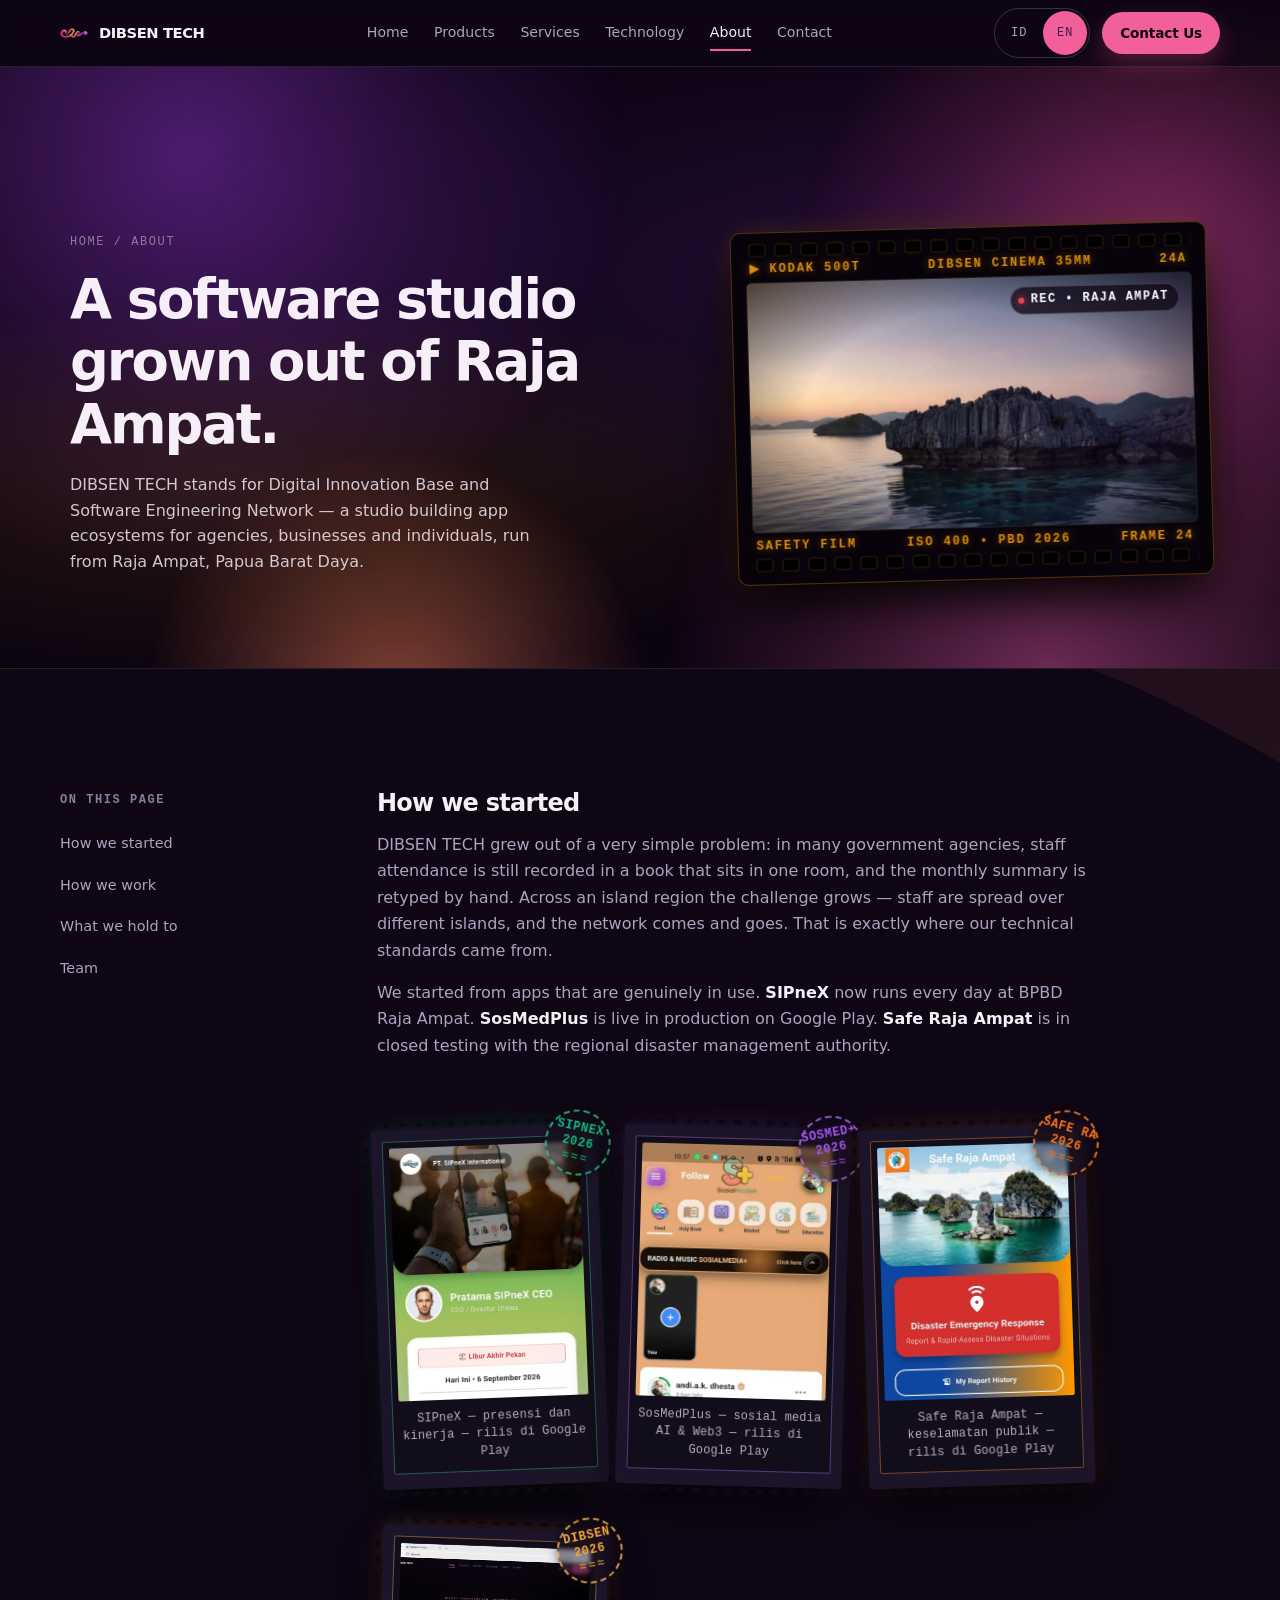
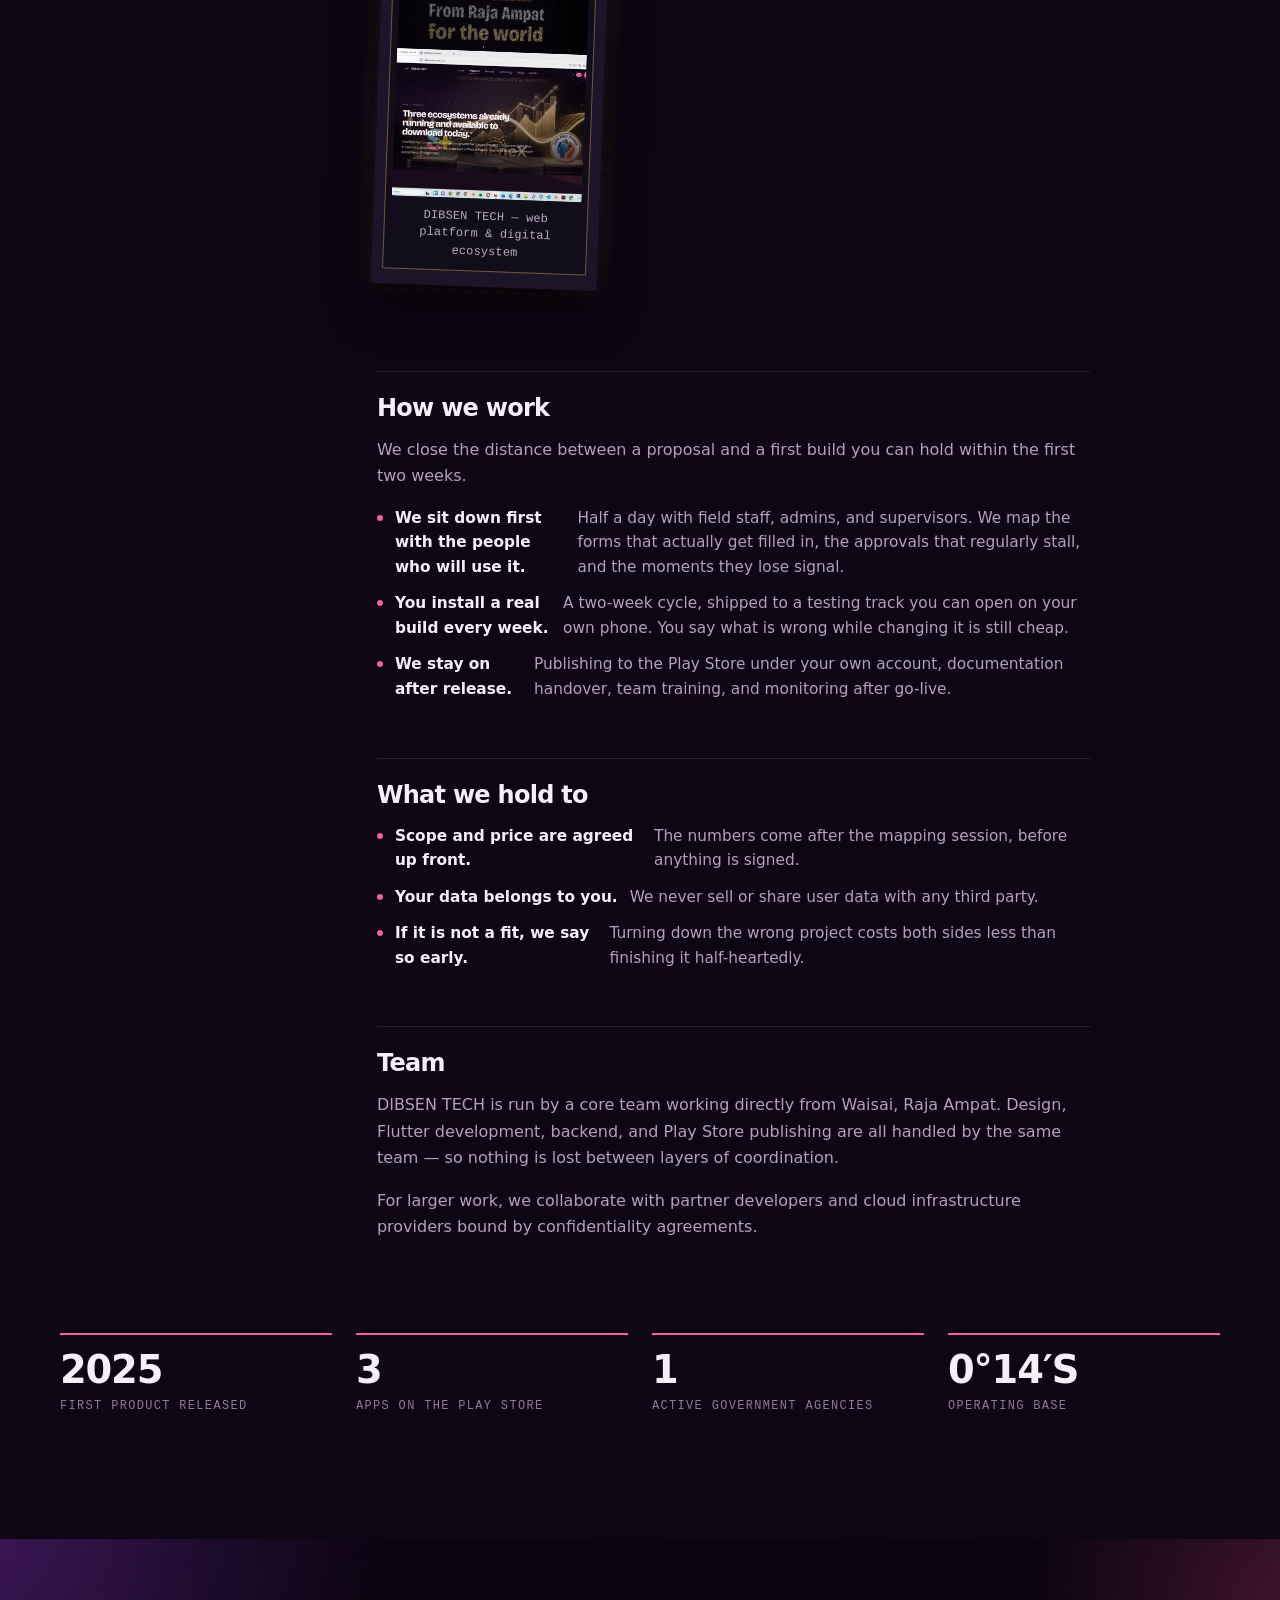
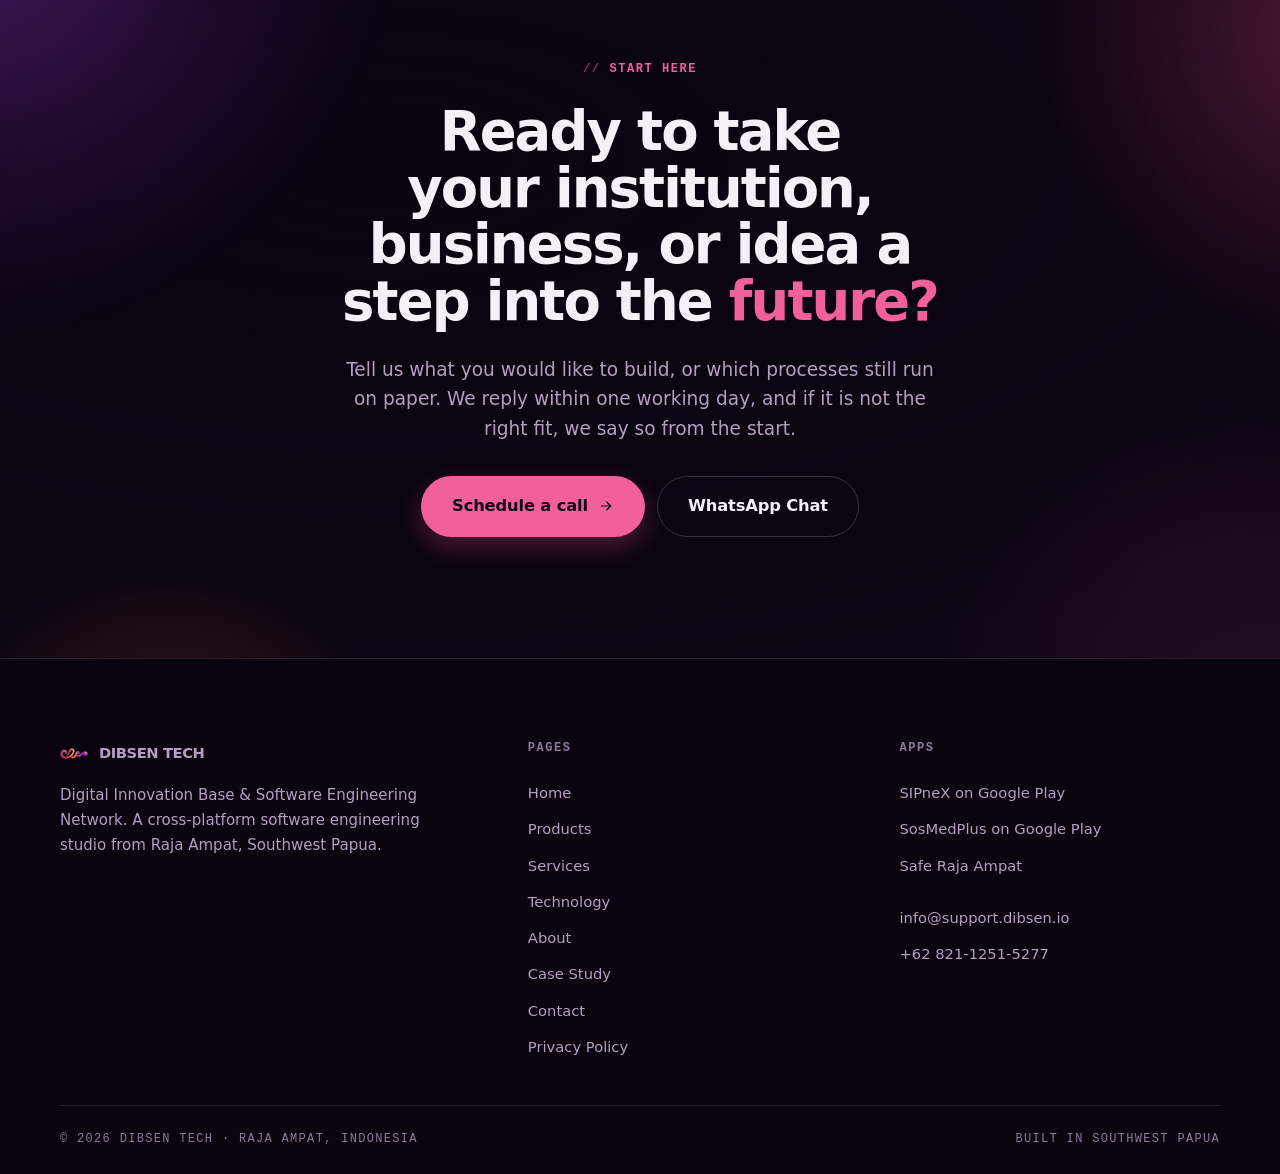
==== commit 30b04833: "feat(case-study): expand technical case study with 5 pillars, sync footers and cross-linking" ====
--- a/about-us/index.html
+++ b/about-us/index.html
@@ -237,7 +237,7 @@
       <div class="footer__col">
         <b>Halaman</b>
         <a href="/">Beranda</a><a href="/products">Produk</a><a href="/services">Layanan</a><a href="/technologies">Teknologi</a>
-        <a href="/about-us">Tentang</a><a href="/contact">Kontak</a>
+        <a href="/about-us">Tentang</a><a href="/case-study">Case Study</a><a href="/contact">Kontak</a>
         <a href="/privacy-policy">Kebijakan Privasi</a>
       </div>
       <div class="footer__col">
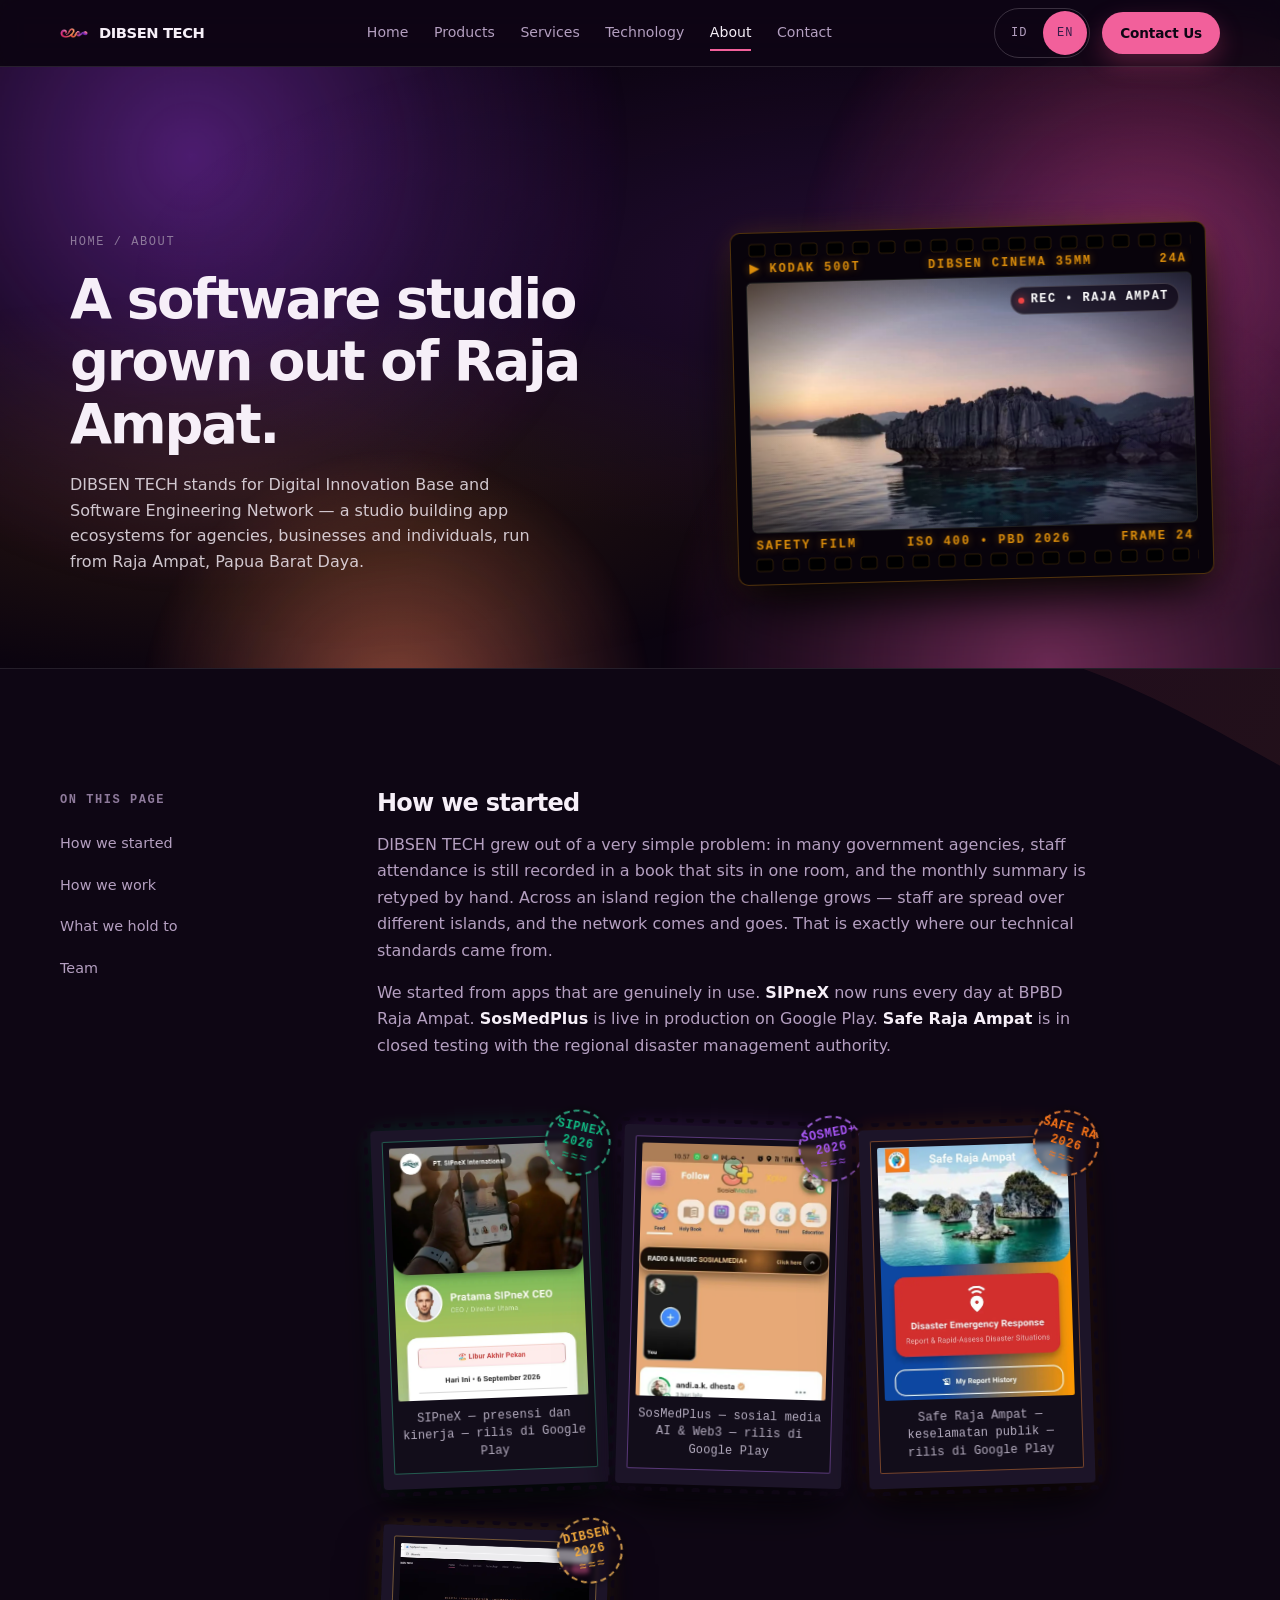
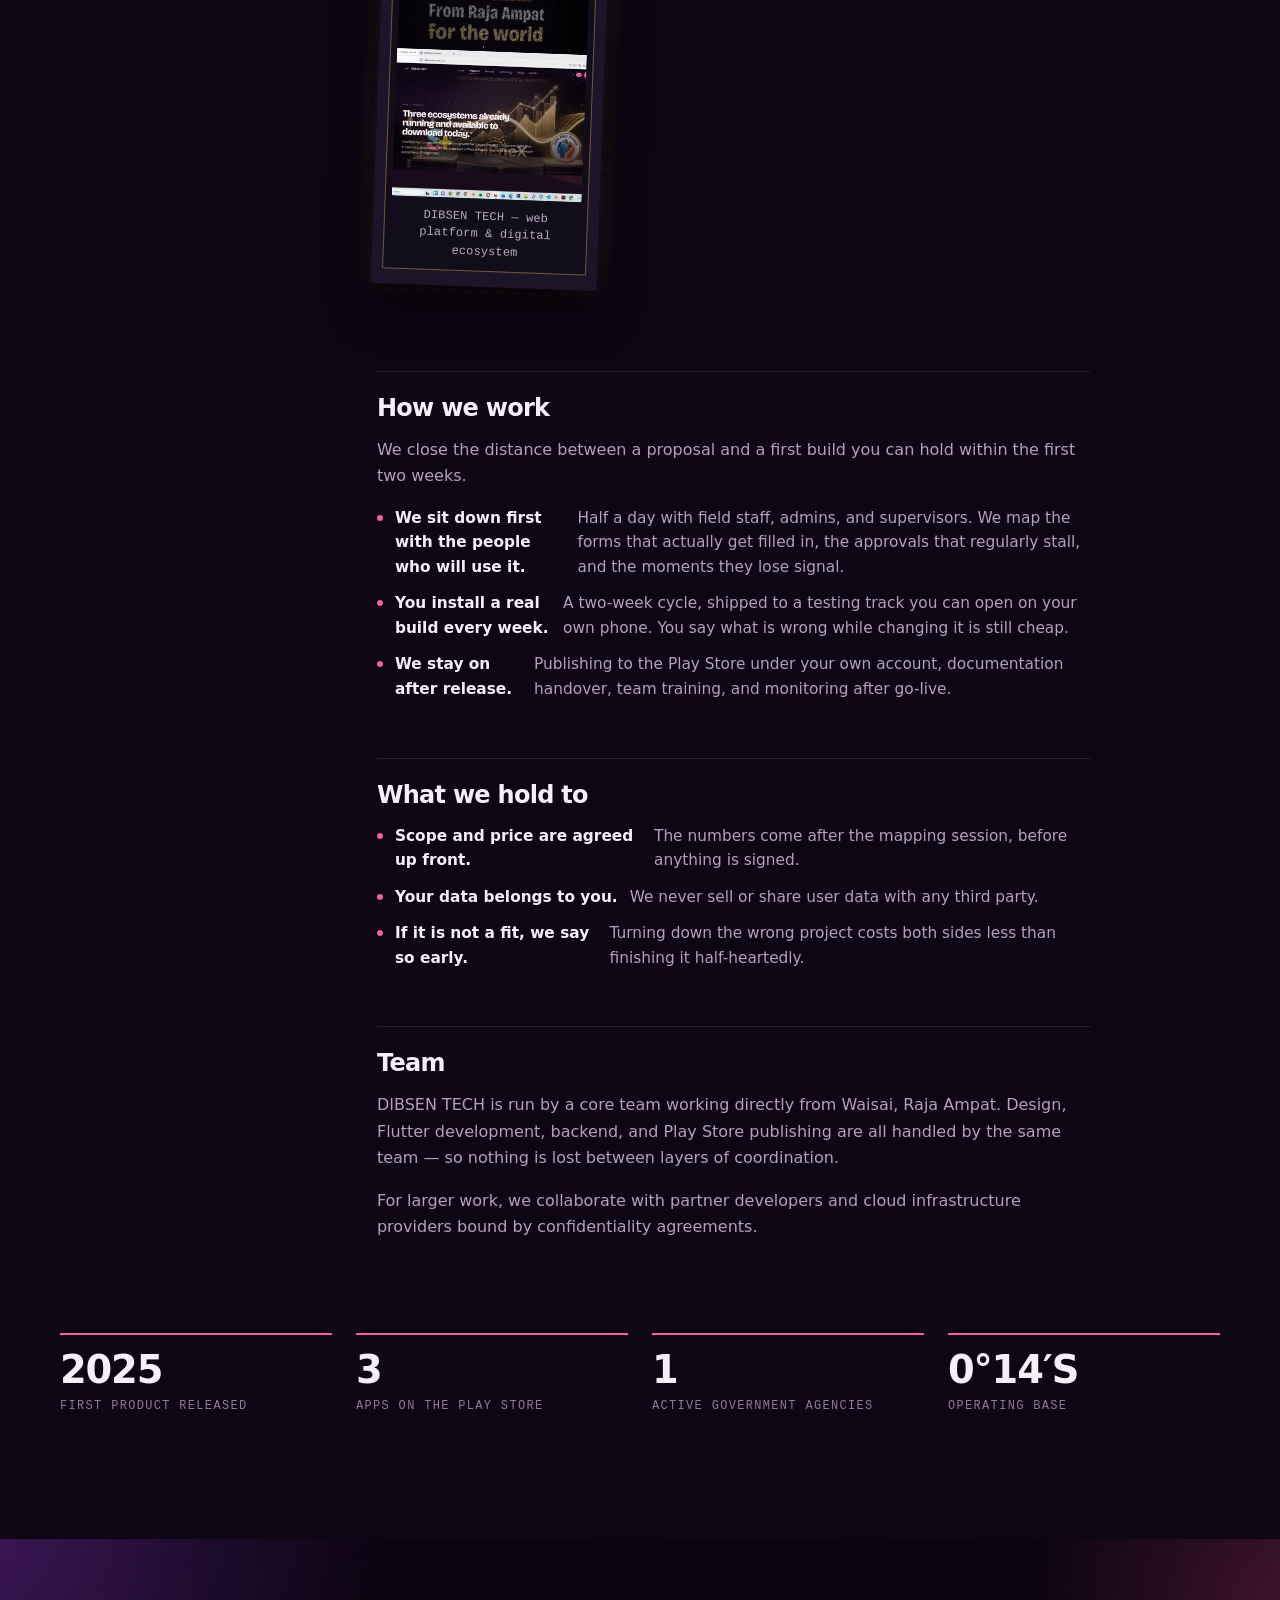
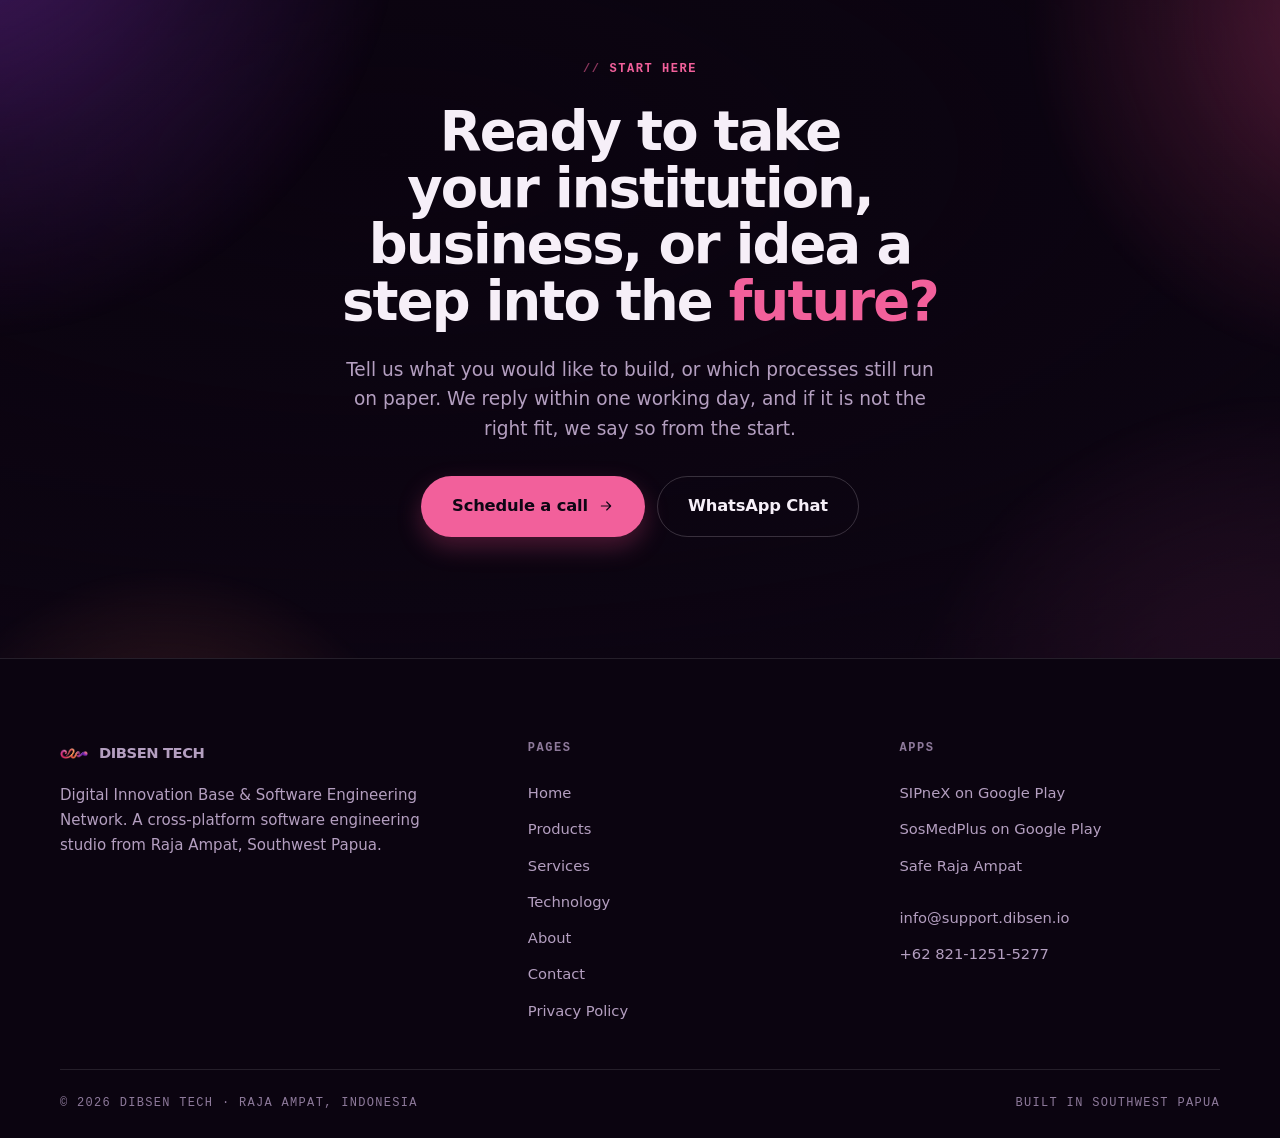
==== commit da4b762b: "feat(home): stacking-cards Product Atlas, revert unpublished web-dev pivot Product Atlas section now" ====
--- a/about-us/index.html
+++ b/about-us/index.html
@@ -27,7 +27,7 @@
 <meta property="og:image" content="https://dibsen.io/assets/dibsen-cover.jpg">
 <meta name="twitter:card" content="summary_large_image">
 <link rel="stylesheet" href="/assets/fonts.css?v=spectrum28">
-<link rel="stylesheet" href="/assets/style.css?v=spectrum29">
+<link rel="stylesheet" href="/assets/style.css?v=spectrum30">
 <script>document.documentElement.classList.add('js');</script>
 <script type="application/ld+json">{"@context": "https://schema.org", "@type": "WebSite", "name": "DIBSEN TECH", "alternateName": ["DIBSEN", "Dibsen Tech", "Digital Innovation Base and Software Engineering Network"], "url": "https://dibsen.io/", "publisher": {"@id": "https://dibsen.io/#organization"}}</script>
 <script type="application/ld+json">{"@context": "https://schema.org", "@type": "Organization", "@id": "https://dibsen.io/#organization", "name": "DIBSEN TECH", "legalName": "Digital Innovation Base and Software Engineering Network", "alternateName": "DIBSEN", "url": "https://dibsen.io/", "logo": {"@type": "ImageObject", "url": "https://dibsen.io/assets/logo-dibsen.png", "width": 512, "height": 512}, "image": "https://dibsen.io/assets/dibsen-cover.jpg", "description": "Studio rekayasa perangkat lunak lintas platform dari Raja Ampat. Membangun ekosistem aplikasi web dan mobile yang aman dan terukur untuk instansi pemerintah, usaha, dan perorangan.", "foundingDate": "2025", "address": {"@type": "PostalAddress", "addressLocality": "Waisai, Raja Ampat", "addressRegion": "Papua Barat Daya", "addressCountry": "ID"}, "contactPoint": [{"@type": "ContactPoint", "telephone": "+62-821-1251-5277", "email": "info@support.dibsen.io", "contactType": "sales", "areaServed": "ID", "availableLanguage": ["id", "en"]}], "sameAs": ["https://play.google.com/store/apps/details?id=xyz.sipnex.app", "https://play.google.com/store/apps/details?id=com.dibsen.warganet_life", "https://play.google.com/store/apps/details?id=com.bpbd.saferajaampat"]}</script>
@@ -237,7 +237,7 @@
       <div class="footer__col">
         <b>Halaman</b>
         <a href="/">Beranda</a><a href="/products">Produk</a><a href="/services">Layanan</a><a href="/technologies">Teknologi</a>
-        <a href="/about-us">Tentang</a><a href="/case-study">Case Study</a><a href="/contact">Kontak</a>
+        <a href="/about-us">Tentang</a><a href="/contact">Kontak</a>
         <a href="/privacy-policy">Kebijakan Privasi</a>
       </div>
       <div class="footer__col">
--- a/assets/style.css
+++ b/assets/style.css
@@ -1 +1 @@
-@view-transition{navigation:auto}::view-transition-new(root),::view-transition-old(root){animation-duration:.32s;animation-timing-function:cubic-bezier(.2,.7,.3,1)}@media (prefers-reduced-motion:reduce){::view-transition-group(*),::view-transition-new(*),::view-transition-old(*){animation:none!important}}:root{--violet:#7B2FB2;--orchid:#CE5099;--magenta:#DB447F;--rose:#E95675;--coral:#F67E5C;--amber-warm:#FB9A60;--spectrum:linear-gradient(96deg,var(--violet),var(--magenta) 46%,var(--coral) 78%,var(--amber-warm));--violet-lit:#A85FD8;--orchid-lit:#E070C0;--magenta-lit:#F2609B;--coral-lit:#FB8A6B;--amber-lit:#FFAE74;--spectrum-text:linear-gradient(96deg,var(--violet-lit),var(--magenta-lit) 46%,var(--coral-lit) 78%,var(--amber-lit));--pc-sosialmedia:#E6A877;--pc-sosialmedia-rgb:230,168,119;--pc-sosialmedia-deep:#D97C32;--pc-sosialmedia-deep-rgb:217,124,50;--pc-sosialmedia-hover:#EDC19E;--pc-sipnex:#85BD5B;--pc-sipnex-rgb:133,189,91;--pc-sipnex-deep:#5D8D39;--pc-sipnex-deep-rgb:93,141,57;--pc-sipnex-hover:#A0CC7F;--pc-saferajaampat:#FC9700;--pc-saferajaampat-rgb:252,151,0;--pc-saferajaampat-deep:#AA6600;--pc-saferajaampat-deep-rgb:170,102,0;--pc-saferajaampat-hover:#FFAA2B;--void:#0B0410;--graphite:#0E0614;--panel:#361C4A;--panel-2:#41255B;--panel-3:#4F2F6B;--white:#F6EFF8;--grey:#B49FC0;--grey-dim:#8E7A9B;--band:#261334;--card:#4C2767;--card-hi:#5A2E7B;--well:#261334;--card-edge:inset 0 1px 0 rgba(246,239,248,.10);--card-shadow:0 14px 34px rgba(0,0,0,.42);--card-shadow-hi:0 26px 56px rgba(0,0,0,.55);--amber:#F2609B;--amber-deep:#DB447F;--amber-hover:#FB8A6B;--amber-rgb:242,96,155;--amber-deep-rgb:219,68,127;--amber-tint:rgba(var(--amber-rgb),.14);--rust:#FB9A60;--cobalt:#A85FD8;--line:rgba(246,239,248,.11);--line-2:rgba(246,239,248,.19);--error:#de3b3d;--display:"Bricolage Grotesque",ui-sans-serif,system-ui,sans-serif;--body:"Plus Jakarta Sans",ui-sans-serif,system-ui,-apple-system,sans-serif;--mono:"JetBrains Mono",ui-monospace,SFMono-Regular,Menlo,monospace;--fs-display:clamp(2.2rem,6vw,4.6rem);--fs-h1-sub:clamp(1.9rem,5vw,3.4rem);--fs-h2:clamp(1.6rem,3.4vw,2.5rem);--fs-h3:clamp(1.1rem,1.6vw,1.3rem);--fs-lead:clamp(1.02rem,1.45vw,1.18rem);--fs-mono:.75rem;--s1:4px;--s2:8px;--s3:12px;--s4:16px;--s5:24px;--s6:32px;--s7:40px;--s8:56px;--s9:80px;--s10:120px;--pad-section:clamp(72px,9.5vw,132px);--radius:12px;--radius-lg:20px;--nav-h:66px;--ease:cubic-bezier(.2,.7,.3,1)}*,::after,::before{box-sizing:border-box}html{-webkit-text-size-adjust:100%;text-size-adjust:100%;scroll-behavior:smooth}body{margin:0}img{display:block;max-width:100%}svg{display:block}button,input,select,textarea{font:inherit;color:inherit}blockquote,dd,dl,figure,h1,h2,h3,h4,ol,p,ul{margin:0}ol,ul{list-style:none;padding:0}a{color:inherit;text-decoration:none}html{background:var(--graphite)}body{background:0 0;color:var(--white);font-family:var(--body);font-size:1rem;line-height:1.65;-webkit-font-smoothing:antialiased;overflow-x:hidden}h1,h2,h3{font-family:var(--display);font-weight:700;line-height:1.04;letter-spacing:-.03em}h1{font-size:var(--fs-display);line-height:.98;letter-spacing:-.04em}h2{font-size:var(--fs-h2);letter-spacing:-.035em}h3{font-size:var(--fs-h3);font-weight:600;letter-spacing:-.02em;line-height:1.25}.marker{font-family:var(--mono);font-size:var(--fs-mono);font-weight:700;letter-spacing:.13em;text-transform:uppercase;color:var(--amber);display:inline-flex;align-items:center;gap:9px}.marker::before{content:"//";opacity:.55}.lead{font-size:var(--fs-lead);color:var(--grey);line-height:1.6;max-width:58ch}.muted{color:var(--grey)}.container{width:min(1160px,100% - clamp(2rem,7vw,5rem));margin-inline:auto}.section{padding-block:var(--pad-section);position:relative}.section--tight{padding-block:clamp(56px,7vw,92px)}.section--panel{background:var(--band);border-block:1px solid var(--line)}.section-head{display:flex;flex-direction:column;gap:var(--s4);margin-bottom:clamp(36px,5vw,60px);max-width:62ch}.sr-only{position:absolute;width:1px;height:1px;padding:0;margin:-1px;overflow:hidden;clip:rect(0 0 0 0);clip-path:inset(50%);white-space:nowrap;border:0}.btn{display:inline-flex;align-items:center;justify-content:center;gap:10px;font-weight:700;font-size:.94rem;letter-spacing:-.01em;padding:13px 22px;border-radius:999px;border:1px solid transparent;cursor:pointer;transition:transform .22s var(--ease),background-color .22s ease,border-color .22s ease,box-shadow .22s ease}.btn svg{width:16px;height:16px;flex:none}.btn--amber{background:var(--amber);color:#0e0614;box-shadow:0 10px 24px rgba(var(--amber-deep-rgb),.3)}.btn--amber:hover{background:var(--amber-hover);transform:translateY(-2px);box-shadow:0 14px 32px rgba(var(--amber-deep-rgb),.3)}.btn--line{border-color:var(--line-2);color:var(--white)}.btn--line:hover{border-color:var(--white);background:rgba(246,239,248,.05);transform:translateY(-2px)}.btn--sm{padding:9px 17px;font-size:.85rem}.btn--lg{padding:16px 30px;font-size:1.02rem}.btn--block{width:100%}:focus-visible{outline:2px solid var(--amber);outline-offset:3px;border-radius:6px}.skip-link{position:absolute;left:-9999px;top:auto;width:1px;height:1px;overflow:hidden;z-index:99999;padding:12px 24px;background:var(--amber);color:#0e0614;font-weight:700;font-size:1rem;border-radius:0 0 8px 0;white-space:nowrap}.skip-link:focus{position:fixed;left:0;top:0;width:auto;height:auto}.nav{position:sticky;top:0;z-index:60;background:rgba(14,6,20,.82);-webkit-backdrop-filter:blur(14px) saturate(150%);backdrop-filter:blur(14px) saturate(150%);border-bottom:1px solid var(--line)}.nav__inner{height:var(--nav-h);display:flex;align-items:center;justify-content:space-between;gap:var(--s5);position:relative}.nav--float{position:fixed;left:0;right:0;top:0;background:0 0;-webkit-backdrop-filter:none;backdrop-filter:none;border-bottom-color:transparent;transition:background .4s var(--ease),border-color .4s var(--ease)}.nav--float.solid{background:rgba(14,6,20,.82);-webkit-backdrop-filter:blur(14px) saturate(150%);backdrop-filter:blur(14px) saturate(150%);border-bottom-color:var(--line)}.nav--float:has(.nav__cb:checked){background:rgba(14,6,20,.98);border-bottom-color:var(--line)}.wordmark{display:flex;align-items:center;gap:11px;flex:none}.wordmark__tile{width:28px;height:28px;flex:none;display:grid;place-items:center}.wordmark__tile img{width:100%;height:auto}.wordmark__text{font-family:var(--display);font-weight:600;font-size:.92rem;letter-spacing:-.03em;line-height:1}.nav__cb{position:absolute;opacity:0;width:1px;height:1px}.nav__links{display:flex;align-items:center;gap:clamp(14px,2vw,28px)}.nav__links a{font-size:.88rem;color:var(--grey);position:relative;padding-block:6px;transition:color .2s}.nav__links a::after{content:"";position:absolute;left:0;right:0;bottom:0;height:1.5px;background:var(--amber);transform:scaleX(0);transform-origin:left;transition:transform .3s var(--ease)}.nav__links a:hover{color:var(--white)}.nav__links a:hover::after{transform:scaleX(1)}.nav__links a[aria-current=page]{color:var(--white)}.nav__links a[aria-current=page]::after{transform:scaleX(1);background:var(--amber)}.nav__right{display:flex;align-items:center;gap:var(--s3);flex:none}.langsw{display:flex;gap:2px;border:1px solid var(--line-2);border-radius:999px;padding:2px;flex:none}.langsw button{font-family:var(--mono);font-size:12px;min-height:44px;min-width:44px;letter-spacing:.08em;line-height:1;padding:6px 9px;border:0;border-radius:999px;background:0 0;color:var(--grey);cursor:pointer;transition:background .25s,color .25s}.langsw button:hover{color:var(--white)}.langsw button:focus-visible{outline:2px solid var(--amber);outline-offset:2px}html[data-lang=en] .langsw button[data-set-lang=en],html[data-lang=id] .langsw button[data-set-lang=id]{background:var(--amber);color:var(--panel)}.burger{display:none;width:48px;height:48px;align-items:center;justify-content:center;border:1px solid var(--line-2);border-radius:10px;cursor:pointer}.burger svg{width:18px;height:18px}.burger .ic-close{display:none}.nav__cb:focus-visible~.nav__right .burger{outline:2px solid var(--amber);outline-offset:3px}@media (max-width:980px){.nav__links{display:none;position:absolute;top:calc(var(--nav-h) - 1px);left:calc(-1 * clamp(1rem,3.5vw,2.5rem));right:calc(-1 * clamp(1rem,3.5vw,2.5rem));flex-direction:column;align-items:stretch;gap:0;background:rgba(14,6,20,.98);border-bottom:1px solid var(--line);padding:var(--s3) clamp(1.6rem,5vw,2.5rem) var(--s5)}.nav__links a{padding-block:14px;border-bottom:1px solid var(--line);font-size:1rem}.nav__links a::after{display:none}.nav__cb:checked~.nav__links{display:flex}.nav__cb:checked~.nav__right .burger .ic-open{display:none}.nav__cb:checked~.nav__right .burger .ic-close{display:block}.burger{display:inline-flex}}@media (max-width:560px){.nav__right .btn--sm{display:none}.langsw button{padding:6px 8px}}.mesh{position:absolute;inset:-18%;z-index:-2;pointer-events:none}.blob{position:absolute;border-radius:50%;will-change:transform}.blob--amber{width:74vmax;height:74vmax;left:-22vmax;top:-30vmax;background:radial-gradient(circle at 50% 50%,rgba(123,47,178,.66) 0,rgba(123,47,178,.22) 38%,rgba(123,47,178,0) 66%);animation:dA 40s ease-in-out infinite alternate}.blob--rust{width:60vmax;height:60vmax;right:-20vmax;top:-14vmax;background:radial-gradient(circle at 50% 50%,rgba(var(--amber-deep-rgb),.62) 0,rgba(var(--amber-deep-rgb),.2) 40%,rgba(var(--amber-deep-rgb),0) 66%);animation:dB 48s ease-in-out infinite alternate}.blob--cobalt{width:64vmax;height:64vmax;right:-14vmax;bottom:-32vmax;background:radial-gradient(circle at 50% 50%,rgba(206,80,153,.56) 0,rgba(206,80,153,.18) 42%,rgba(206,80,153,0) 68%);animation:dC 54s ease-in-out infinite alternate}.blob--warm{width:42vmax;height:42vmax;left:10vmax;bottom:-24vmax;background:radial-gradient(circle at 50% 50%,rgba(246,126,92,.58) 0,rgba(246,126,92,.19) 44%,rgba(246,126,92,0) 68%);animation:dD 46s ease-in-out infinite alternate}@keyframes dA{from{transform:translate3d(0,0,0) scale(1)}to{transform:translate3d(10%,8%,0) scale(1.14)}}@keyframes dB{from{transform:translate3d(0,0,0) scale(1.08)}to{transform:translate3d(-12%,10%,0) scale(.92)}}@keyframes dC{from{transform:translate3d(0,0,0) scale(.94)}to{transform:translate3d(-9%,-13%,0) scale(1.16)}}@keyframes dD{from{transform:translate3d(0,0,0) scale(1.12)}to{transform:translate3d(13%,-9%,0) scale(.9)}}.veil{position:absolute;inset:0;z-index:-1;pointer-events:none;background:radial-gradient(ellipse 120% 90% at 30% 30%,rgba(14,6,20,0) 0,rgba(14,6,20,.42) 62%,rgba(14,6,20,.78) 100%)}.hero{position:relative;isolation:isolate;overflow:hidden;background:var(--void);padding-block:clamp(72px,10vw,116px) clamp(80px,11vw,124px)}.hero__inner{display:grid;grid-template-columns:minmax(0,1.1fr) minmax(0,.8fr);gap:clamp(40px,5vw,72px);align-items:center}.hero__copy{display:flex;flex-direction:column;gap:var(--s5)}.hero h1{max-width:16ch;text-wrap:balance;color:var(--white)}.hero h1 em{font-style:normal;color:var(--amber)}.hero .lead{color:rgba(246,239,248,.8)}.hero__actions{display:flex;flex-wrap:wrap;gap:var(--s3);margin-top:var(--s2)}.hero__meta{display:flex;flex-wrap:wrap;gap:var(--s2) var(--s6);margin-top:var(--s5);padding-top:var(--s5);border-top:1px solid var(--line);font-family:var(--mono);font-size:var(--fs-mono);letter-spacing:.1em;text-transform:uppercase;color:var(--grey-dim)}.hero__meta b{color:var(--white);font-weight:600}@media (max-width:960px){.hero__inner{grid-template-columns:1fr;gap:var(--s8)}}.pagehead{position:relative;isolation:isolate;overflow:hidden;background:var(--void);padding-block:clamp(56px,7vw,88px) clamp(48px,6vw,76px);border-bottom:1px solid var(--line)}.pagehead h1{font-size:var(--fs-h1-sub);max-width:20ch;color:var(--white)}.pagehead .lead{color:rgba(246,239,248,.78);margin-top:var(--s4)}.crumb{font-family:var(--mono);font-size:var(--fs-mono);letter-spacing:.13em;text-transform:uppercase;color:var(--grey-dim);margin-bottom:var(--s4)}.crumb a:hover{color:var(--amber)}.pagehead--video{min-height:64vh;display:flex;align-items:center;padding-block:clamp(120px,14vw,168px) clamp(56px,7vw,88px)}.pagehead--video .mesh,.pagehead--video .veil{display:none}.pagehead__bgvideo{position:absolute;inset:0;z-index:-3;width:100%;height:100%;object-fit:cover}.pagehead--video::before{content:"";position:absolute;inset:0;z-index:-2;pointer-events:none;background:linear-gradient(180deg,rgba(11,4,16,.72) 0,rgba(11,4,16,.32) 32%,rgba(11,4,16,.4) 62%,rgba(11,4,16,.88) 100%),radial-gradient(120% 90% at 22% 20%,rgba(123,47,178,.28) 0,rgba(11,4,16,0) 55%)}@media (max-width:720px){.pagehead--video{min-height:0;display:block;padding-block:0 clamp(32px,6vw,48px)}.pagehead--video::before{display:none}.pagehead__bgvideo{position:relative;inset:auto;z-index:auto;display:block;width:100%;height:auto;aspect-ratio:16/9;object-fit:cover;margin-bottom:24px}.pagehead--video .container{padding-top:0}}.pagehead--image{min-height:64vh;display:flex;align-items:center;padding-block:clamp(120px,14vw,168px) clamp(56px,7vw,88px)}.pagehead--image .mesh,.pagehead--image .veil{display:none}.pagehead__bgimg{position:absolute;inset:0;z-index:-3;width:100%;height:100%;object-fit:cover}.pagehead--image::before{content:"";position:absolute;inset:0;z-index:-2;pointer-events:none;background:linear-gradient(180deg,rgba(11,4,16,.72) 0,rgba(11,4,16,.32) 32%,rgba(11,4,16,.4) 62%,rgba(11,4,16,.88) 100%),radial-gradient(120% 90% at 22% 20%,rgba(123,47,178,.28) 0,rgba(11,4,16,0) 55%)}@media (max-width:720px){.pagehead--image{min-height:0;display:block;padding-block:0 clamp(32px,6vw,48px)}.pagehead--image::before{display:none}.pagehead__bgimg{position:relative;inset:auto;z-index:auto;display:block;width:100%;height:auto;aspect-ratio:16/9;object-fit:cover;margin-bottom:24px;border-radius:var(--radius-lg)}.pagehead--image .container{padding-top:0}}.pagehead--filmroll{position:relative;isolation:isolate;overflow:hidden;background:var(--void,#0e0614);min-height:64vh;display:flex;align-items:center;padding-block:clamp(120px,13vw,160px) clamp(56px,7vw,88px)}.pagehead--filmroll .mesh{position:absolute;inset:0;z-index:-2;opacity:.9;pointer-events:none}.pagehead--filmroll .veil{position:absolute;inset:0;z-index:-1;pointer-events:none;background:radial-gradient(100% 70% at 75% 35%,rgba(123,47,178,.22) 0,transparent 65%),radial-gradient(90% 60% at 20% 70%,rgba(245,158,11,.12) 0,transparent 55%)}.pagehead__filmgrid{display:grid;grid-template-columns:minmax(0,1.16fr) minmax(0,0.9fr);align-items:center;gap:clamp(28px,4vw,56px);width:100%}.pagehead__filmintro h1{font-size:var(--fs-h1-sub, clamp(2.2rem, 4vw, 3.4rem));color:var(--white,#f6eff8);line-height:1.15;margin:12px 0 0;max-width:26ch}.pagehead__filmintro .lead{color:rgba(246,239,248,.82);margin-top:16px;font-size:clamp(1rem, 1.25vw, 1.12rem);line-height:1.6;max-width:48ch}.pagehead__filmpresenter{display:flex;justify-content:center;align-items:center;perspective:1000px}@media (min-width:901px){.pagehead--filmroll .container{width:min(1140px,100% - clamp(64px,10vw,160px));margin-inline:auto;box-sizing:border-box}}.filmroll-card{--film-accent:#f59e0b;position:relative;width:100%;max-width:480px;background:#08030b;border-radius:10px;padding:10px 14px 12px;box-sizing:border-box;border:1px solid rgba(245,158,11,.3);box-shadow:0 18px 40px -8px rgba(0,0,0,.9),0 30px 70px -15px rgba(0,0,0,.75),0 0 32px -4px rgba(245,158,11,.22);transform:rotate(-1.5deg);transform-origin:center center;transition:transform .45s cubic-bezier(.2, .8, .2, 1),box-shadow .45s cubic-bezier(.2, .8, .2, 1),border-color .35s ease;animation:filmrollFloat 6s ease-in-out infinite}@keyframes filmrollFloat{0%,100%{transform:translateY(0) rotate(-1.5deg)}50%{transform:translateY(-8px) rotate(-.8deg)}}.filmroll-card:hover{transform:translateY(-10px) rotate(0) scale(1.02);box-shadow:0 26px 56px -10px rgba(0,0,0,.95),0 42px 90px -15px rgba(0,0,0,.85),0 0 45px 0 rgba(245,158,11,.35);border-color:rgba(245,158,11,.55)}.filmroll-card--contact{transform:rotate(1.4deg);animation-name:filmrollFloatContact}@keyframes filmrollFloatContact{0%,100%{transform:translateY(0) rotate(1.4deg)}50%{transform:translateY(-8px) rotate(.7deg)}}.filmroll-card--services{transform:rotate(-1.3deg);animation-name:filmrollFloatServices}@keyframes filmrollFloatServices{0%,100%{transform:translateY(0) rotate(-1.3deg)}50%{transform:translateY(-8px) rotate(-.6deg)}}.filmroll-card--tech{transform:rotate(1.5deg);animation-name:filmrollFloatTech}@keyframes filmrollFloatTech{0%,100%{transform:translateY(0) rotate(1.5deg)}50%{transform:translateY(-8px) rotate(.8deg)}}.filmroll-card--products{transform:rotate(-1.2deg);animation-name:filmrollFloatProducts}@keyframes filmrollFloatProducts{0%,100%{transform:translateY(0) rotate(-1.2deg)}50%{transform:translateY(-8px) rotate(-.5deg)}}.filmroll-rail{display:flex;flex-direction:column;gap:5px}.filmroll-sprockets{height:14px;width:100%;background-image:url("data:image/svg+xml,%3Csvg xmlns='http://www.w3.org/2000/svg' width='26' height='14' viewBox='0 0 26 14'%3E%3Crect x='4' y='1' width='16' height='12' rx='2.5' fill='%23000' stroke='rgba(245,158,11,0.22)' stroke-width='0.8'/%3E%3C/svg%3E");background-repeat:repeat-x;background-size:26px 14px;opacity:.95}.filmroll-edge-text{display:flex;justify-content:space-between;align-items:center;font-family:ui-monospace,SFMono-Regular,Menlo,Monaco,Consolas,monospace;font-size:.75rem;font-weight:700;letter-spacing:.16em;text-transform:uppercase;color:rgba(245,158,11,.88);text-shadow:0 0 8px rgba(245,158,11,.45);padding-inline:4px;line-height:1.2}.filmroll-aperture{position:relative;overflow:hidden;border-radius:6px;background:#000;border:1px solid rgba(255,255,255,.12);box-shadow:inset 0 0 20px rgba(0,0,0,.9);margin-block:6px;aspect-ratio:16/9}.filmroll-video{width:100%;height:100%;object-fit:cover;display:block;filter:contrast(1.05) saturate(1.08)}.filmroll-vignette{position:absolute;inset:0;pointer-events:none;background:radial-gradient(ellipse at center,transparent 52%,rgba(6,2,8,.75) 100%)}.filmroll-glare{position:absolute;inset:0;pointer-events:none;background:linear-gradient(135deg,rgba(245,158,11,.14) 0,transparent 42%,rgba(168,85,247,.08) 85%,transparent 100%);mix-blend-mode:screen}.filmroll-badge{position:absolute;top:10px;right:12px;display:inline-flex;align-items:center;gap:6px;background:rgba(14,6,20,.75);backdrop-filter:blur(8px);-webkit-backdrop-filter:blur(8px);border:1px solid rgba(255,255,255,.18);border-radius:999px;padding:3px 9px 3px 7px;font-family:ui-monospace,SFMono-Regular,Menlo,Monaco,Consolas,monospace;font-size:.75rem;font-weight:700;letter-spacing:.12em;color:#fff;pointer-events:none}.filmroll-badge__dot{width:6px;height:6px;border-radius:50%;background:#ef4444;box-shadow:0 0 8px #ef4444;animation:filmrollRecBlink 1.6s ease-in-out infinite}@keyframes filmrollRecBlink{0%,100%{opacity:1;transform:scale(1)}50%{opacity:.3;transform:scale(.8)}}@media (max-width:900px){.pagehead--filmroll{min-height:0;padding-block:clamp(80px,10vw,100px) clamp(36px,6vw,56px)}.pagehead__filmgrid{grid-template-columns:1fr;gap:32px}.pagehead__filmpresenter{order:2}.filmroll-card{max-width:440px;margin-inline:auto}}@media (prefers-reduced-motion:reduce){.filmroll-card,.filmroll-card--contact,.filmroll-card--products,.filmroll-card--services,.filmroll-card--tech{animation:none;transform:none}.filmroll-badge__dot{animation:none}}.pagehead--filmstrip{position:relative;isolation:isolate;overflow:hidden;background:var(--void,#0e0614);min-height:68vh;display:flex;align-items:center;padding-block:clamp(120px,14vw,170px) clamp(64px,8vw,96px);box-shadow:inset 0 0 100px rgba(0,0,0,.9)}.pagehead--filmstrip .pagehead__bgvideo{position:absolute;inset:0;z-index:-4;width:100%;height:100%;object-fit:cover;filter:contrast(1.06) saturate(1.1)}.filmstrip-rail{position:absolute;left:0;right:0;z-index:1;height:38px;background:rgba(8,2,10,.94);backdrop-filter:blur(8px);-webkit-backdrop-filter:blur(8px);display:flex;align-items:center;justify-content:space-between;padding-inline:clamp(16px,3vw,40px);box-sizing:border-box;pointer-events:none;user-select:none}.filmstrip-rail--top{top:0;border-bottom:1px solid rgba(245,158,11,.35);box-shadow:0 4px 18px rgba(0,0,0,.6)}.filmstrip-rail--bottom{bottom:0;border-top:1px solid rgba(245,158,11,.35);box-shadow:0 -4px 18px rgba(0,0,0,.6)}.filmstrip-sprockets{position:absolute;inset:0;background-image:url("data:image/svg+xml,%3Csvg xmlns='http://www.w3.org/2000/svg' width='28' height='14' viewBox='0 0 28 14'%3E%3Crect x='4' y='1' width='16' height='12' rx='2.5' fill='%23000' stroke='rgba(245,158,11,0.22)' stroke-width='0.8'/%3E%3C/svg%3E");background-repeat:repeat-x;background-size:28px 14px;background-position:center;opacity:.85;mask-image:linear-gradient(90deg,#000 0%,rgba(0,0,0,0.3) 35%,rgba(0,0,0,0.3) 65%,#000 100%);-webkit-mask-image:linear-gradient(90deg,#000 0%,rgba(0,0,0,0.3) 35%,rgba(0,0,0,0.3) 65%,#000 100%)}.filmstrip-rail__text{position:relative;z-index:2;width:100%;display:flex;justify-content:space-between;align-items:center;font-family:ui-monospace,SFMono-Regular,Menlo,Monaco,Consolas,monospace;font-size:.75rem;font-weight:700;letter-spacing:.18em;text-transform:uppercase;color:rgba(245,158,11,.9);text-shadow:0 0 8px rgba(245,158,11,.5)}.filmstrip-vignette{position:absolute;inset:0;z-index:-2;pointer-events:none;background:radial-gradient(circle at 10% 20%,rgba(245,158,11,.12) 0,transparent 40%),radial-gradient(ellipse at center,rgba(14,6,20,.45) 0,rgba(10,3,14,.82) 75%,rgba(6,2,8,.94) 100%),linear-gradient(180deg,rgba(8,2,10,.8) 0,transparent 22%,transparent 78%,rgba(8,2,10,.85) 100%)}.filmstrip-viewfinder{position:absolute;inset:48px clamp(20px,4vw,48px);z-index:-1;pointer-events:none;border:1px solid rgba(245,158,11,.12);border-radius:4px}.filmstrip-viewfinder::after,.filmstrip-viewfinder::before{content:"";position:absolute;width:18px;height:18px;border-color:rgba(245,158,11,.5);border-style:solid}.filmstrip-viewfinder::before{top:-1px;left:-1px;border-width:2px 0 0 2px}.filmstrip-viewfinder::after{bottom:-1px;right:-1px;border-width:0 2px 2px 0}.pagehead--filmstrip .container{position:relative;z-index:3;max-width:820px}.pagehead--filmstrip h1{font-size:var(--fs-h1-sub, clamp(2.2rem, 4vw, 3.4rem));color:var(--white,#f6eff8);line-height:1.15;margin-top:12px;text-shadow:0 3px 20px rgba(0,0,0,.8)}.pagehead--filmstrip .lead{color:rgba(246,239,248,.86);margin-top:18px;font-size:clamp(1.02rem, 1.3vw, 1.15rem);line-height:1.62;text-shadow:0 2px 14px rgba(0,0,0,.8);max-width:68ch}.filmstrip-badge{display:inline-flex;align-items:center;gap:7px;background:rgba(14,6,20,.7);backdrop-filter:blur(8px);-webkit-backdrop-filter:blur(8px);border:1px solid rgba(245,158,11,.3);border-radius:999px;padding:4px 12px 4px 8px;margin-bottom:14px;font-family:ui-monospace,SFMono-Regular,Menlo,Monaco,monospace;font-size:.75rem;font-weight:700;letter-spacing:.14em;text-transform:uppercase;color:rgba(245,158,11,.95);box-shadow:0 4px 16px rgba(0,0,0,.5)}.filmstrip-badge__rec{width:7px;height:7px;border-radius:50%;background:#ef4444;box-shadow:0 0 8px #ef4444;animation:filmstripRecPulse 1.8s ease-in-out infinite}@keyframes filmstripRecPulse{0%,100%{opacity:1;transform:scale(1)}50%{opacity:.35;transform:scale(.8)}}@media (max-width:720px){.pagehead--filmstrip{min-height:0;padding-block:clamp(100px,16vw,120px) clamp(44px,8vw,64px)}.filmstrip-rail{height:32px;padding-inline:14px}.filmstrip-rail__text span:nth-child(2){display:none}.filmstrip-viewfinder{display:none}}@media (prefers-reduced-motion:reduce){.filmstrip-badge__rec{animation:none}}.techmap-section{padding-block:clamp(56px,9vw,128px);background:linear-gradient(180deg,rgba(123,47,178,.07),transparent 70%)}.techmap-head{max-width:660px;margin-bottom:clamp(24px,4vw,44px)}.techmap-head h2{font-size:clamp(1.9rem,4.3vw,3.4rem);max-width:15ch;color:var(--white)}.techmap-head .lead{margin-top:var(--s4)}.techmap{position:relative;min-height:clamp(370px,49vw,590px);overflow:hidden;border:1px solid var(--line-2);border-radius:var(--radius-lg);background:radial-gradient(ellipse at 50% 46%,rgba(123,47,178,.26),rgba(11,4,16,.6) 54%,#07030c 88%);box-shadow:inset 0 1px rgba(255,255,255,.07),0 24px 60px rgba(0,0,0,.34)}.techmap canvas{position:absolute;inset:0;width:100%;height:100%;pointer-events:none}.techmap__labels{position:absolute;inset:0;pointer-events:none;z-index:2}.techmap__label{position:absolute;top:0;left:0;opacity:0;white-space:nowrap;display:inline-flex;align-items:center;gap:8px;font-family:var(--mono);font-size:.75rem;letter-spacing:.11em;text-transform:uppercase;color:var(--white);text-shadow:0 1px 3px rgba(11,4,16,.98),0 0 14px rgba(11,4,16,.9),0 0 26px rgba(11,4,16,.7);transition:opacity .5s ease;will-change:transform}.techmap__label i{width:7px;height:7px;border-radius:50%;display:inline-block;flex:none;box-shadow:0 0 12px currentColor,0 0 22px currentColor}.techmap__label .is-teal{background:var(--pc-sipnex);color:var(--pc-sipnex)}.techmap__label .is-gold{background:var(--pc-sosialmedia);color:var(--pc-sosialmedia)}.techmap__label .is-orange{background:var(--pc-saferajaampat);color:var(--pc-saferajaampat)}.techmap__label--core{font-size:.75rem;letter-spacing:.2em;font-weight:700;color:var(--white);text-shadow:0 1px 3px rgba(11,4,16,.98),0 0 16px rgba(242,96,155,.55),0 0 34px rgba(11,4,16,.85)}a.techmap__label{pointer-events:auto;cursor:pointer;text-decoration:none;border-bottom:1px solid transparent;transition:color .18s ease,border-color .18s ease}a.techmap__label:focus-visible,a.techmap__label:hover{border-bottom-color:currentColor}a.techmap__label:focus-visible{outline:2px solid var(--white);outline-offset:4px;border-radius:3px}.techmap canvas.is-pickable{pointer-events:auto}@media (prefers-reduced-motion:reduce){a.techmap__label{transition:none}}@media (max-width:620px){.techmap__label{font-size:.75rem;letter-spacing:.08em}.techmap__label--core{font-size:.75rem}}.techmap__note{position:absolute;right:clamp(16px,2vw,26px);bottom:clamp(14px,2vw,22px);margin:0;font-family:var(--mono);font-size:.75rem;letter-spacing:.1em;text-transform:uppercase;color:var(--grey-dim)}@media(max-width:620px){.techmap{min-height:390px}.techmap__legend{max-width:220px;line-height:1.5}.techmap__note{max-width:180px;text-align:right;line-height:1.5}}.product-orbit-section{padding-block:clamp(58px,9vw,126px);background:linear-gradient(180deg,rgba(246,96,155,.06),transparent 74%)}.product-orbit-head{max-width:640px;margin-bottom:clamp(26px,4vw,44px)}.product-orbit-head h2{font-size:clamp(1.9rem,4.3vw,3.4rem);max-width:15ch;color:var(--white)}.product-orbit{position:relative;min-height:clamp(390px,48vw,590px);overflow:hidden;border:1px solid var(--line);border-radius:var(--radius-lg);background:radial-gradient(ellipse at 50% 44%,rgba(123,47,178,.19),rgba(11,4,16,.28) 62%,rgba(11,4,16,.8));box-shadow:inset 0 1px rgba(255,255,255,.06),0 24px 60px rgba(0,0,0,.28)}.product-orbit canvas{position:absolute;inset:0;width:100%;height:100%;pointer-events:auto;opacity:0;transition:opacity .45s ease;z-index:2}.product-orbit.is-webgl-active canvas{opacity:1}.product-orbit canvas{position:absolute;inset:0;width:100%;height:100%;pointer-events:none;visibility:hidden;opacity:0;transition:opacity .45s ease;z-index:1}.product-orbit.is-webgl-active canvas{opacity:1;pointer-events:auto;visibility:visible;z-index:3}.product-orbit__showcase{position:absolute;inset:0;display:flex;align-items:center;justify-content:center;gap:clamp(14px,3.2vw,38px);perspective:1200px;perspective-origin:center 44%;padding-bottom:clamp(54px,7vw,76px);pointer-events:auto;z-index:1;transition:opacity .45s ease,visibility .45s ease}.product-orbit.is-webgl-active .product-orbit__showcase{opacity:0;pointer-events:none;visibility:hidden}.product-orbit__showcase{position:absolute;inset:0;display:flex;align-items:center;justify-content:center;gap:clamp(14px,3.2vw,38px);perspective:1200px;perspective-origin:center 44%;padding-bottom:clamp(54px,7vw,76px);pointer-events:auto;z-index:2;transition:opacity .45s ease,visibility .45s ease}.product-orbit.is-webgl-active .product-orbit__showcase{opacity:0;pointer-events:none;visibility:hidden;z-index:1}.product-orbit__ring{position:absolute;width:clamp(320px,64vw,700px);height:clamp(120px,26vw,280px);border:1.5px solid rgba(242,96,155,.45);border-radius:50%;transform:rotateX(68deg) rotateY(-3deg);box-shadow:0 0 30px rgba(242,96,155,.2),inset 0 0 30px rgba(242,96,155,.14);pointer-events:none;z-index:0}.product-orbit__card{position:relative;display:block;text-decoration:none;width:clamp(130px,18vw,190px);aspect-ratio:9/16;border-radius:clamp(14px,1.8vw,20px);z-index:1;transform-style:preserve-3d;transition:transform .3s cubic-bezier(.2,.8,.2,1),box-shadow .3s ease,filter .3s ease;outline:0}.product-orbit__card-frame{position:relative;width:100%;height:100%;border-radius:clamp(14px,1.8vw,20px);background:#160d20;padding:clamp(5px,.75vw,8px);box-shadow:0 18px 44px rgba(0,0,0,.68),0 4px 14px rgba(0,0,0,.45);border:1px solid rgba(255,255,255,.08)}.product-orbit__card-screen{position:relative;width:100%;height:100%;border-radius:clamp(10px,1.3vw,14px);overflow:hidden;background:#0b0410}.product-orbit__card-screen img{width:100%;height:100%;object-fit:cover;display:block}.product-orbit__card{position:relative;display:block;text-decoration:none;width:clamp(130px,18vw,190px);aspect-ratio:9/16;border-radius:clamp(14px,1.8vw,20px);z-index:2;cursor:pointer;pointer-events:auto;transform-style:preserve-3d;transition:transform .3s cubic-bezier(.2,.8,.2,1),box-shadow .3s ease,filter .3s ease;outline:0}.product-orbit__card-frame{position:relative;width:100%;height:100%;border-radius:clamp(14px,1.8vw,20px);background:#160d20;padding:clamp(5px,.75vw,8px);box-shadow:0 18px 44px rgba(0,0,0,.68),0 4px 14px rgba(0,0,0,.45);border:1px solid rgba(255,255,255,.08);pointer-events:auto}.product-orbit__card-screen{position:relative;width:100%;height:100%;border-radius:clamp(10px,1.3vw,14px);overflow:hidden;background:#0b0410;pointer-events:none}.product-orbit__card-screen img{width:100%;height:100%;object-fit:cover;display:block;pointer-events:none}.product-orbit__card--sosmed{transform:rotateY(13deg) rotateX(2deg) scale(.97)}.product-orbit__card--sosmed .product-orbit__card-frame{border-color:rgba(230,168,119,.6);box-shadow:0 18px 44px rgba(0,0,0,.7),0 0 22px rgba(230,168,119,.28)}.product-orbit__card--sipnex{transform:translateY(-8px) scale(1.03);z-index:2}.product-orbit__card--sipnex{transform:translateY(-8px) scale(1.03);z-index:3}.product-orbit__card--sipnex .product-orbit__card-frame{border-color:rgba(133,189,91,.65);box-shadow:0 24px 50px rgba(0,0,0,.75),0 0 26px rgba(133,189,91,.32)}.product-orbit__card--safe{transform:rotateY(-13deg) rotateX(2deg) scale(.97)}.product-orbit__card--safe .product-orbit__card-frame{border-color:rgba(252,151,0,.6);box-shadow:0 18px 44px rgba(0,0,0,.7),0 0 22px rgba(252,151,0,.28)}.product-orbit__card:focus-visible,.product-orbit__card:hover{transform:translateY(-14px) scale(1.06);z-index:5;filter:brightness(1.06)}.product-orbit__card:focus-visible,.product-orbit__card:hover{transform:translateY(-14px) scale(1.06);z-index:6;filter:brightness(1.06)}.product-orbit__card:focus-visible{outline:2px solid var(--amber);outline-offset:3px}.product-orbit__card--sosmed:focus-visible .product-orbit__card-frame,.product-orbit__card--sosmed:hover{box-shadow:0 26px 54px rgba(0,0,0,.8),0 0 32px rgba(230,168,119,.48)}.product-orbit__card--sipnex:focus-visible .product-orbit__card-frame,.product-orbit__card--sipnex:hover{box-shadow:0 28px 58px rgba(0,0,0,.8),0 0 36px rgba(133,189,91,.52)}.product-orbit__card--safe:focus-visible .product-orbit__card-frame,.product-orbit__card--safe:hover{box-shadow:0 26px 54px rgba(0,0,0,.8),0 0 32px rgba(252,151,0,.48)}@media(max-width:620px){.product-orbit__showcase{gap:8px;padding-bottom:70px}.product-orbit__card{width:clamp(94px,27vw,130px)}.product-orbit__card--sosmed{transform:rotateY(7deg) scale(.95)}.product-orbit__card--sipnex{transform:translateY(-4px) scale(1.02)}.product-orbit__card--safe{transform:rotateY(-7deg) scale(.95)}}.product-orbit__labels{position:absolute;inset:auto clamp(16px,3vw,34px) clamp(16px,3vw,28px);display:grid;grid-template-columns:repeat(3,1fr);gap:12px;pointer-events:none}.product-orbit__labels{position:absolute;inset:auto clamp(16px,3vw,34px) clamp(16px,3vw,28px);display:grid;grid-template-columns:repeat(3,1fr);gap:12px;pointer-events:none;z-index:4}.product-orbit__labels a{pointer-events:auto;display:block;text-decoration:none;font-family:var(--mono);font-size:.75rem;letter-spacing:.1em;text-transform:uppercase;color:var(--white);border-top:1px solid var(--line-2);padding-top:9px;transition:color .18s ease,border-top-color .18s ease}.product-orbit__labels small{display:block;margin-top:4px;font-family:var(--body);font-size:.8rem;letter-spacing:0;text-transform:none;color:var(--grey);transition:color .18s ease}.product-orbit__labels a:first-child.is-near,.product-orbit__labels a:first-child:focus-visible,.product-orbit__labels a:first-child:hover{color:var(--pc-sosialmedia-hover);border-top-color:var(--pc-sosialmedia)}.product-orbit__labels a:nth-child(2).is-near,.product-orbit__labels a:nth-child(2):focus-visible,.product-orbit__labels a:nth-child(2):hover{color:var(--pc-sipnex-hover);border-top-color:var(--pc-sipnex)}.product-orbit__labels a:nth-child(3).is-near,.product-orbit__labels a:nth-child(3):focus-visible,.product-orbit__labels a:nth-child(3):hover{color:var(--pc-saferajaampat-hover);border-top-color:var(--pc-saferajaampat)}.product-orbit__labels a.is-near small,.product-orbit__labels a:focus-visible small,.product-orbit__labels a:hover small{color:var(--white)}.product-orbit__labels a:focus-visible{outline:2px solid var(--white);outline-offset:4px;border-radius:3px}@media(max-width:620px){.product-orbit{min-height:440px}.product-orbit__labels{grid-template-columns:1fr;gap:0;left:16px;right:16px;bottom:16px}.product-orbit__labels a{padding-top:8px;padding-bottom:12px}.product-orbit__labels small{display:none}}.svc-section{background:linear-gradient(180deg,rgba(123,47,178,.06),transparent 70%)}.svc{--svc-accent:var(--amber);background:var(--card);border:1px solid var(--line-2);border-top:3px solid var(--svc-accent);border-radius:var(--radius-lg);padding:clamp(22px,2.4vw,28px);display:flex;flex-direction:column;gap:var(--s3);box-shadow:var(--card-edge),var(--card-shadow);transition:transform .3s var(--ease),background .3s ease,box-shadow .3s ease}.svc:hover{transform:translateY(-4px);background:var(--card-hi);box-shadow:var(--card-edge),var(--card-shadow-hi)}.svc--violet{--svc-accent:var(--violet-lit)}.svc--orchid{--svc-accent:var(--orchid-lit)}.svc--rose{--svc-accent:var(--rose)}.svc--coral{--svc-accent:var(--coral)}.svc__icon{width:44px;height:44px;border-radius:12px;display:grid;place-items:center;flex:none;background:rgba(255,255,255,.05);border:1px solid var(--svc-accent);color:var(--svc-accent);margin-bottom:var(--s1)}.svc__icon svg{width:21px;height:21px}.svc h3{font-size:1.12rem;font-weight:700;letter-spacing:-.01em;color:var(--white)}.svc p{color:var(--grey);font-size:.92rem;line-height:1.55}.svc__list{display:flex;flex-direction:column;gap:7px;padding:0;margin:2px 0 0;list-style:none}.svc__list li{position:relative;padding-left:17px;color:var(--grey);font-size:.85rem;line-height:1.45}.svc__list li::before{content:"";position:absolute;left:0;top:.5em;width:6px;height:6px;border-radius:50%;background:var(--svc-accent)}.svc__mockup{position:relative;margin-top:calc(var(--s3) + 14px);margin-bottom:var(--s2);padding:11px 11px 15px 11px;border-top:0;background:color-mix(in srgb,var(--svc-accent) 7%,rgba(22,16,30,.9));-webkit-backdrop-filter:blur(14px);backdrop-filter:blur(14px);border:1px solid color-mix(in srgb,var(--svc-accent) 28%,rgba(255,255,255,.14));border-radius:14px;box-shadow:0 12px 28px -5px rgba(0,0,0,.7),0 22px 48px -8px rgba(0,0,0,.55),0 0 22px -2px color-mix(in srgb,var(--svc-accent) 22%,transparent);transform:rotate(var(--note-rot,-1.2deg)) translateY(0);transition:transform .45s cubic-bezier(.16, 1, .3, 1),box-shadow .45s cubic-bezier(.16, 1, .3, 1),border-color .4s ease;z-index:2}.svc__mockup::before{content:"";position:absolute;top:-11px;left:50%;transform:translateX(-50%) rotate(var(--tape-rot,-1deg));width:78px;height:22px;background:color-mix(in srgb,var(--svc-accent) 25%,rgba(255,255,255,.24));-webkit-backdrop-filter:blur(6px);backdrop-filter:blur(6px);border-left:2px dashed rgba(255,255,255,.35);border-right:2px dashed rgba(255,255,255,.35);border-top:1px solid rgba(255,255,255,.45);border-bottom:1px solid rgba(0,0,0,.25);box-shadow:0 3px 8px rgba(0,0,0,.35);border-radius:2px;z-index:3;pointer-events:none;transition:transform .45s cubic-bezier(.16, 1, .3, 1),background .4s ease}.svc__mockup::after{content:"";position:absolute;top:-5px;left:50%;transform:translateX(-50%);width:8px;height:8px;border-radius:50%;background:var(--svc-accent);box-shadow:0 0 10px var(--svc-accent),0 1px 4px rgba(0,0,0,.7);z-index:4;pointer-events:none}.svc--violet .svc__mockup{--note-rot:-1.6deg;--tape-rot:1.3deg}.svc--orchid .svc__mockup{--note-rot:1.8deg;--tape-rot:-1.5deg}.svc--rose .svc__mockup{--note-rot:-1.4deg;--tape-rot:1.6deg}.svc--coral .svc__mockup{--note-rot:1.9deg;--tape-rot:-1.2deg}.svc__mockup img{width:100%;height:auto;aspect-ratio:3/4;object-fit:cover;object-position:top center;border-radius:9px;border:1px solid rgba(255,255,255,.08);background:#0d0714;display:block;box-shadow:inset 0 1px 3px rgba(0,0,0,.5)}.svc__mockup--bare img{border:1px solid rgba(255,255,255,.08);background:#0d0714;border-radius:9px}.svc__mockup figcaption{font-family:var(--mono);font-size:.75rem;letter-spacing:.02em;color:var(--grey);margin-top:11px;text-align:center;line-height:1.45;transition:color .3s ease}.svc:hover .svc__mockup,.svc__mockup:hover{transform:translateY(-8px) rotate(0) scale(1.025);box-shadow:0 20px 42px -6px rgba(0,0,0,.85),0 32px 68px -10px rgba(0,0,0,.7),0 0 34px color-mix(in srgb,var(--svc-accent) 45%,transparent);border-color:color-mix(in srgb,var(--svc-accent) 60%,rgba(255,255,255,.28))}.svc:hover .svc__mockup::before,.svc__mockup:hover::before{transform:translateX(-50%) rotate(0) scale(1.05);background:color-mix(in srgb,var(--svc-accent) 42%,rgba(255,255,255,.38))}.svc:hover .svc__mockup figcaption,.svc__mockup:hover figcaption{color:var(--white)}@media (prefers-reduced-motion:no-preference){@keyframes stickyFloat{0%,100%{transform:translateY(0) rotate(var(--note-rot,-1deg))}50%{transform:translateY(-5px) rotate(calc(var(--note-rot,-1deg) * .7))}}.svc__mockup{animation:stickyFloat 6.5s ease-in-out infinite}.svc--violet .svc__mockup{animation-delay:0s}.svc--orchid .svc__mockup{animation-delay:1.6s}.svc--rose .svc__mockup{animation-delay:3.2s}.svc--coral .svc__mockup{animation-delay:4.8s}.svc:hover .svc__mockup,.svc__mockup:hover{animation-play-state:paused}}.shots{display:grid;grid-template-columns:repeat(2,minmax(0,230px));justify-content:center;align-items:start;gap:clamp(24px,3.5vw,42px);margin:clamp(32px,4.5vw,52px) auto;padding:16px 0;width:100%}.stamp-card{--stamp-accent:var(--amber);--stamp-paper:#1c1428;position:relative;width:100%;max-width:230px;background:var(--stamp-paper);padding:11px 11px 15px 11px;border-radius:4px;box-shadow:0 14px 30px -4px rgba(0,0,0,.75),0 24px 50px -8px rgba(0,0,0,.6),0 0 24px -2px color-mix(in srgb,var(--stamp-accent) 26%,transparent);transform:rotate(var(--rot,0deg)) translateY(0);transition:transform .4s cubic-bezier(.16, 1, .3, 1),box-shadow .4s cubic-bezier(.16, 1, .3, 1),border-color .4s ease;margin:12px 0;z-index:2}.stamp-card::before{content:"";position:absolute;inset:-7px;background:radial-gradient(circle 4.5px at 50% 0,var(--bg,#0e0614) 98%,transparent 100%) top/16px 7px repeat-x,radial-gradient(circle 4.5px at 50% 100%,var(--bg,#0e0614) 98%,transparent 100%) bottom/16px 7px repeat-x,radial-gradient(circle 4.5px at 0 50%,var(--bg,#0e0614) 98%,transparent 100%) left/7px 16px repeat-y,radial-gradient(circle 4.5px at 100% 50%,var(--bg,#0e0614) 98%,transparent 100%) right/7px 16px repeat-y;pointer-events:none;z-index:5}.stamp-postmark{position:absolute;top:-14px;right:-14px;width:66px;height:66px;border:2px dashed color-mix(in srgb,var(--stamp-accent) 70%,rgba(255,255,255,.4));border-radius:50%;display:flex;flex-direction:column;align-items:center;justify-content:center;font-family:var(--mono);font-size:12px;font-weight:700;letter-spacing:.06em;color:var(--stamp-accent);transform:rotate(var(--mark-rot,16deg));pointer-events:none;background:rgba(14,6,20,.45);backdrop-filter:blur(2px);-webkit-backdrop-filter:blur(2px);z-index:6;box-shadow:0 0 10px rgba(0,0,0,.5);line-height:1.25}.stamp-postmark::after{content:"≈≈≈";font-size:12px;letter-spacing:2px;opacity:.8}.stamp-inner{border:1px solid color-mix(in srgb,var(--stamp-accent) 35%,rgba(255,255,255,.12));border-radius:2px;padding:6px 6px 10px 6px;background:rgba(0,0,0,.35)}.stamp-inner img{width:100%;height:auto;aspect-ratio:3/4;object-fit:cover;object-position:top center;display:block;border-radius:2px}.stamp-inner figcaption{font-family:var(--mono);font-size:.75rem;color:#b5adc0;margin-top:10px;text-align:center;line-height:1.45;letter-spacing:.01em;transition:color .3s ease}.stamp--sipnex{--stamp-accent:#10b981;--rot:-2.2deg;--mark-rot:14deg}.stamp--sosmed{--stamp-accent:#a855f7;--rot:1.6deg;--mark-rot:-12deg}.stamp--safe{--stamp-accent:#f97316;--rot:-1.8deg;--mark-rot:18deg}.stamp--dibsen{--stamp-accent:#f2a93b;--rot:2.1deg;--mark-rot:-14deg}.stamp-card:hover{transform:translateY(-8px) rotate(0) scale(1.03);box-shadow:0 22px 44px -6px rgba(0,0,0,.85),0 34px 70px -10px rgba(0,0,0,.7),0 0 34px color-mix(in srgb,var(--stamp-accent) 45%,transparent);z-index:10}.stamp-card:hover figcaption{color:var(--white)}@media (prefers-reduced-motion:no-preference){@keyframes stampFloat{0%,100%{transform:translateY(0) rotate(var(--rot,0deg))}50%{transform:translateY(-5px) rotate(calc(var(--rot,0deg) * .75))}}.stamp-card{animation:stampFloat 6.5s ease-in-out infinite}.stamp--sipnex{animation-delay:0s}.stamp--sosmed{animation-delay:1.6s}.stamp--safe{animation-delay:3.2s}.stamp--dibsen{animation-delay:4.8s}.stamp-card:hover{animation-play-state:paused}}.svc__price{margin-top:auto;padding-top:var(--s3);border-top:1px solid var(--line);display:flex;flex-direction:column;gap:2px}.svc__price-id{font-family:var(--mono);font-weight:700;font-size:1.04rem;color:var(--svc-accent)}.svc__price-note{font-size:.75rem;letter-spacing:.02em;color:var(--grey-dim)}.svc-note{margin-top:clamp(20px,3vw,32px);max-width:64ch;font-size:.82rem;line-height:1.6;color:var(--grey-dim)}.card{background:rgba(255,253,248,.72);-webkit-backdrop-filter:blur(20px) saturate(155%);backdrop-filter:blur(20px) saturate(155%);border:1px solid rgba(246,239,248,.12);border-radius:var(--radius-lg);padding:clamp(20px,2.5vw,28px);box-shadow:0 26px 60px rgba(0,0,0,.5),inset 0 1px 0 rgba(255,255,255,.07)}.card__head{display:flex;align-items:center;justify-content:space-between;gap:var(--s4);padding-bottom:var(--s4);border-bottom:1px solid rgba(246,239,248,.12)}.card__title{font-family:var(--mono);font-size:var(--fs-mono);letter-spacing:.16em;text-transform:uppercase;color:rgba(246,239,248,.62)}.pulse{display:inline-flex;align-items:center;gap:8px;font-family:var(--mono);font-size:var(--fs-mono);letter-spacing:.12em;text-transform:uppercase;color:var(--amber)}.pip{width:7px;height:7px;border-radius:50%;background:var(--amber);flex:none;box-shadow:0 0 0 0 rgba(var(--amber-deep-rgb),.5);animation:pip 2.6s ease-out infinite}@keyframes pip{0%{box-shadow:0 0 0 0 rgba(var(--amber-deep-rgb),.45)}70%{box-shadow:0 0 0 9px rgba(var(--amber-deep-rgb),0)}100%{box-shadow:0 0 0 0 rgba(var(--amber-deep-rgb),0)}}.status-list{display:flex;flex-direction:column}.status{display:flex;align-items:center;gap:var(--s4);padding-block:var(--s4);border-bottom:1px solid rgba(246,239,248,.12)}.status:last-child{border-bottom:0;padding-bottom:0}.status__icon{width:38px;height:38px;border-radius:11px;flex:none;display:grid;place-items:center;background:rgba(var(--amber-deep-rgb),.09);border:1px solid rgba(var(--amber-deep-rgb),.16);color:var(--amber)}.status__icon svg{width:18px;height:18px}.status__body{display:flex;flex-direction:column;gap:2px;min-width:0}.status__name{font-weight:700;font-size:.96rem;color:var(--white)}.status__meta{font-size:.82rem;color:rgba(246,239,248,.66);line-height:1.4}.chip{margin-left:auto;flex:none;font-family:var(--mono);font-size:.75rem;letter-spacing:.12em;text-transform:uppercase;padding:5px 9px;border-radius:999px;white-space:nowrap;background:var(--amber-tint);color:var(--amber);border:1px solid rgba(var(--amber-deep-rgb),.24)}.chip--test{background:rgba(246,239,248,.06);color:var(--grey);border-color:var(--line-2)}.card__foot{margin-top:var(--s5);padding-top:var(--s4);border-top:1px solid rgba(246,239,248,.12);font-family:var(--mono);font-size:var(--fs-mono);letter-spacing:.1em;text-transform:uppercase;color:rgba(246,239,248,.5);display:flex;justify-content:space-between;gap:var(--s4);flex-wrap:wrap}.grid-2{display:grid;grid-template-columns:repeat(2,minmax(0,1fr));gap:clamp(18px,2vw,26px)}.grid-3{display:grid;grid-template-columns:repeat(3,minmax(0,1fr));gap:clamp(18px,2vw,26px)}.grid-4{display:grid;grid-template-columns:repeat(4,minmax(0,1fr));gap:clamp(16px,1.6vw,22px)}@media (max-width:980px){.grid-4{grid-template-columns:repeat(2,minmax(0,1fr))}}@media (max-width:900px){.grid-2,.grid-3{grid-template-columns:1fr}}@media (max-width:560px){.grid-4{grid-template-columns:1fr}}.tile{background:linear-gradient(180deg,rgba(var(--amber-rgb),.06),transparent 46%),var(--card);border:1px solid var(--line-2);border-top:2px solid rgba(var(--amber-rgb),.8);border-radius:var(--radius-lg);box-shadow:var(--card-edge),var(--card-shadow);padding:clamp(22px,2.4vw,30px);display:flex;flex-direction:column;gap:var(--s3);transition:transform .3s var(--ease),border-color .3s ease,background .3s ease,box-shadow .3s ease}.tile:hover{transform:translateY(-4px);background:linear-gradient(180deg,rgba(var(--amber-rgb),.1),transparent 46%),var(--card-hi);border-color:rgba(var(--amber-deep-rgb),.45);border-top-color:var(--amber);box-shadow:var(--card-edge),var(--card-shadow-hi),0 0 0 1px rgba(var(--amber-rgb),.18)}.tile__icon{width:44px;height:44px;border-radius:12px;display:grid;place-items:center;flex:none;background:var(--amber-tint);border:1px solid rgba(var(--amber-deep-rgb),.2);color:var(--amber);margin-bottom:var(--s2)}.tile__icon svg{width:21px;height:21px}.tile p{color:var(--grey);font-size:.94rem}.proj{background:var(--card);border:1px solid var(--line-2);border-radius:var(--radius-lg);overflow:hidden;display:flex;flex-direction:column;box-shadow:var(--card-edge),var(--card-shadow);transition:transform .3s var(--ease),border-color .3s ease,background .3s ease,box-shadow .3s ease}.proj:hover{transform:translateY(-6px);background:var(--card-hi);border-color:rgba(var(--amber-deep-rgb),.45);box-shadow:var(--card-edge),var(--card-shadow-hi)}.thumb{position:relative;aspect-ratio:16/10;display:grid;place-items:center;padding:10% 12%;overflow:hidden;border-bottom:1px solid var(--line)}.thumb img{max-width:100%;max-height:100%;width:auto;height:auto;background:#fff;border:1px solid rgba(246,239,248,.18);border-radius:16px;padding:14px;box-shadow:0 14px 30px rgba(0,0,0,.52);transition:transform .5s var(--ease)}.proj:hover .thumb img{transform:scale(1.05)}.f-social{background:linear-gradient(150deg,#ffdfde 0,#ffb8bc 55%,#ffe9e4 100%)}.f-sipnex{background:linear-gradient(150deg,#bff0ec 0,#8cdcd1 55%,#d6f5ef 100%)}.f-safe{background:linear-gradient(150deg,#ffe2cb 0,#ffbe91 55%,#ffedd9 100%)}.f-safe img{max-width:74%;border-radius:50%;padding:0}.proj__body{padding:clamp(20px,2.2vw,26px);display:flex;flex-direction:column;gap:var(--s3);flex:1}.spec{font-family:var(--mono);font-size:var(--fs-mono);letter-spacing:.11em;text-transform:uppercase;color:var(--grey-dim)}.spec b{color:var(--amber);font-weight:600}.proj p{color:var(--grey);font-size:.94rem}.stack{display:flex;flex-wrap:wrap;gap:7px;padding-top:var(--s4);border-top:1px solid var(--line)}.stack span{font-family:var(--mono);font-size:.75rem;letter-spacing:.1em;text-transform:uppercase;padding:5px 9px;border-radius:999px;border:1px solid var(--line-2);color:var(--grey)}.proj__cta{margin-top:auto;padding-top:var(--s4)}.feature{display:grid;grid-template-columns:minmax(0,.9fr) minmax(0,1.1fr);gap:clamp(28px,4vw,64px);align-items:start;padding-block:clamp(36px,5vw,64px);border-top:1px solid var(--line)}.feature:first-of-type{border-top:0;padding-top:0}@media (max-width:900px){.feature{grid-template-columns:minmax(0,1fr);gap:var(--s5)}}.feature__side{display:flex;flex-direction:column;gap:var(--s3)}.feature__side h3{font-size:clamp(1.25rem,2.2vw,1.7rem);font-weight:700;letter-spacing:-.03em;max-width:18ch}.feature__side p{color:var(--grey);font-size:.96rem}.speclist{display:flex;flex-direction:column;gap:var(--s4)}.speclist li{display:flex;gap:var(--s4);padding:var(--s4) 0;border-bottom:1px solid var(--line)}.speclist li:last-child{border-bottom:0}.speclist svg{width:18px;height:18px;flex:none;margin-top:4px;color:var(--amber)}.speclist b{display:block;font-weight:700;font-size:.98rem;color:var(--white);margin-bottom:3px;letter-spacing:-.01em}.speclist span{color:var(--grey);font-size:.93rem;line-height:1.55}.stats{display:grid;grid-template-columns:repeat(4,minmax(0,1fr));gap:clamp(16px,2vw,24px)}@media (max-width:820px){.stats{grid-template-columns:repeat(2,minmax(0,1fr))}}.stat{border-top:2px solid var(--amber);padding-top:var(--s4)}.stat b{display:block;font-family:var(--display);font-weight:700;font-size:clamp(1.7rem,3vw,2.4rem);letter-spacing:-.03em;line-height:1;color:var(--white)}.stat span{display:block;margin-top:var(--s2);font-family:var(--mono);font-size:var(--fs-mono);letter-spacing:.11em;text-transform:uppercase;color:var(--grey-dim)}.cta{position:relative;isolation:isolate;overflow:hidden;background:var(--void);text-align:center}.cta__inner{display:flex;flex-direction:column;align-items:center;gap:var(--s5)}.cta h2{font-size:clamp(1.9rem,4.6vw,3.4rem);max-width:18ch;text-wrap:balance;color:var(--white)}.cta h2 em{font-style:normal;color:var(--amber)}.cta .lead{max-width:52ch}.cta__row{display:flex;flex-wrap:wrap;gap:var(--s3);justify-content:center;margin-top:var(--s2)}.contact__grid{display:grid;grid-template-columns:minmax(0,.85fr) minmax(0,1.15fr);gap:clamp(36px,5vw,72px);align-items:start}@media (max-width:900px){.contact__grid{grid-template-columns:1fr;gap:var(--s8)}}.clist{display:flex;flex-direction:column;gap:var(--s4);margin-top:var(--s5)}.citem{display:flex;gap:var(--s4);align-items:flex-start}.citem svg{width:19px;height:19px;flex:none;margin-top:3px;color:var(--amber)}.clabel{font-family:var(--mono);font-size:var(--fs-mono);letter-spacing:.12em;text-transform:uppercase;color:var(--grey-dim)}.cvalue{font-size:.98rem;color:var(--white);margin-top:2px}.cvalue a:hover{color:var(--amber)}.form{background:var(--card);border:1px solid var(--line-2);border-radius:var(--radius-lg);box-shadow:var(--card-edge),var(--card-shadow);padding:clamp(22px,2.6vw,32px)}.form__fields{display:flex;flex-direction:column;gap:var(--s4)}.field{display:flex;flex-direction:column;gap:8px}.field label{font-family:var(--mono);font-size:var(--fs-mono);letter-spacing:.12em;text-transform:uppercase;color:var(--grey-dim)}.field input,.field select,.field textarea{width:100%;background:var(--well);border:1px solid var(--line-2);border-radius:11px;padding:13px 15px;color:var(--white);font-size:.96rem;transition:border-color .2s ease,box-shadow .2s ease}.field textarea{resize:vertical;min-height:120px;line-height:1.55}.field input::placeholder,.field textarea::placeholder{color:rgba(246,239,248,.42)}.field input:hover,.field select:hover,.field textarea:hover{border-color:rgba(246,239,248,.34)}.field input:focus,.field select:focus,.field textarea:focus{outline:0;border-color:var(--amber);box-shadow:0 0 0 3px rgba(var(--amber-deep-rgb),.16)}.field select{appearance:none;background-image:url("data:image/svg+xml,%3Csvg xmlns='http://www.w3.org/2000/svg' viewBox='0 0 24 24' fill='none' stroke='%23B49FC0' stroke-width='2' stroke-linecap='round'%3E%3Cpath d='M6 9l6 6 6-6'/%3E%3C/svg%3E");background-repeat:no-repeat;background-position:right 14px center;background-size:16px;padding-right:42px}.field select option{background:var(--panel-2);color:var(--white)}.form__row{display:grid;grid-template-columns:1fr 1fr;gap:var(--s4)}@media (max-width:560px){.form__row{grid-template-columns:1fr}}.form__fine{font-size:.82rem;color:var(--grey-dim);text-align:center}.form__done{display:none;gap:var(--s4);align-items:flex-start;padding:var(--s5);border:1px solid rgba(var(--amber-deep-rgb),.3);background:var(--amber-tint);border-radius:var(--radius);color:#5a1240}.form__done svg{width:20px;height:20px;flex:none;margin-top:3px;color:var(--amber)}.form.is-sent .form__fields{display:none}.form.is-sent .form__done{display:flex}.doc{display:grid;grid-template-columns:minmax(0,.3fr) minmax(0,1fr);gap:clamp(32px,5vw,72px);align-items:start}@media (max-width:900px){.doc{grid-template-columns:1fr}}.toc{position:sticky;top:calc(var(--nav-h) + 24px);display:flex;flex-direction:column;gap:var(--s2)}@media (max-width:900px){.toc{position:static}}.toc b{font-family:var(--mono);font-size:var(--fs-mono);letter-spacing:.13em;text-transform:uppercase;color:var(--grey-dim);margin-bottom:var(--s2)}.toc a{font-size:.9rem;color:var(--grey);padding-block:5px;transition:color .2s,padding-left .2s var(--ease)}.toc a:hover{color:var(--amber);padding-left:4px}.prose{max-width:70ch}.prose h2{font-size:clamp(1.2rem,2vw,1.5rem);margin-top:var(--s8);margin-bottom:var(--s4);padding-top:var(--s5);border-top:1px solid var(--line);letter-spacing:-.03em}.prose h2:first-of-type{margin-top:0;border-top:0;padding-top:0}.prose p{color:var(--grey);margin-bottom:var(--s4)}.prose strong{color:var(--white);font-weight:700}.prose ul{display:flex;flex-direction:column;gap:var(--s3);margin-bottom:var(--s5)}.prose li{display:flex;gap:var(--s3);color:var(--grey);font-size:.96rem;line-height:1.6}.prose li::before{content:"";width:6px;height:6px;border-radius:50%;background:var(--amber);flex:none;margin-top:9px}.prose a{color:var(--amber);text-decoration:underline;text-underline-offset:3px}.doc__meta{display:flex;flex-wrap:wrap;gap:var(--s2) var(--s5);margin-bottom:var(--s7);padding-bottom:var(--s5);border-bottom:1px solid var(--line);font-family:var(--mono);font-size:var(--fs-mono);letter-spacing:.11em;text-transform:uppercase;color:var(--grey-dim)}.doc__app{margin-top:var(--s10)}.doc__app:first-child{margin-top:0}.doc__app~.doc__app{padding-top:var(--s9);border-top:1px solid var(--line)}.doc__app-head{display:flex;align-items:center;gap:var(--s3);margin-bottom:var(--s5)}.doc__app-head img{width:44px;height:44px;border-radius:12px;object-fit:contain;background:rgba(255,255,255,.05);padding:6px;flex:none}.doc__app-name{font-size:clamp(1.5rem,3vw,1.9rem);color:var(--white);letter-spacing:-.03em;margin:0}.footer{background:var(--void);border-top:1px solid var(--line);color:var(--grey)}.footer__top{padding-block:var(--s9) var(--s7);display:grid;grid-template-columns:minmax(0,1.3fr) repeat(2,minmax(0,1fr));gap:clamp(28px,4vw,56px)}@media (max-width:820px){.footer__top{grid-template-columns:1fr;gap:var(--s7)}}.footer__blurb{color:var(--grey);font-size:.94rem;max-width:38ch;margin-top:var(--s4)}.footer__col b{display:block;font-family:var(--mono);font-size:var(--fs-mono);letter-spacing:.13em;text-transform:uppercase;color:var(--grey-dim);margin-bottom:var(--s4)}.footer__col a,.footer__col span{display:block;font-size:.92rem;padding-block:6px;color:var(--grey)}.footer__col a:hover{color:var(--amber)}.footer__bot{padding-block:var(--s5);border-top:1px solid var(--line);display:flex;flex-wrap:wrap;gap:var(--s4);align-items:center;justify-content:space-between;font-family:var(--mono);font-size:var(--fs-mono);letter-spacing:.11em;text-transform:uppercase;color:var(--grey-dim)}html.js [data-reveal]{opacity:0;transform:translateY(18px)}html.js [data-reveal].is-in{opacity:1;transform:none;transition:opacity .72s var(--ease),transform .72s var(--ease);transition-delay:calc(var(--d,0) * 85ms)}[id]{scroll-margin-top:calc(var(--nav-h) + 24px)}@media (prefers-reduced-motion:reduce){html{scroll-behavior:auto}*,::after,::before{animation-duration:NaNs!important;animation-iteration-count:1!important;transition-duration:NaNs!important}html.js [data-reveal]{opacity:1;transform:none}.blob{animation:none}}.prodhead{display:flex;align-items:center;gap:clamp(18px,2.4vw,28px);flex-wrap:wrap;margin-bottom:var(--s5)}.prodhead__mark{width:clamp(72px,8vw,96px);height:auto;background:#fff;border-radius:18px;padding:12px;border:1px solid rgba(246,239,248,.18);box-shadow:0 14px 32px rgba(0,0,0,.5);flex:none}.prodhead__mark.is-round{border-radius:50%;padding:0}.prodhead__txt{display:flex;flex-direction:column;gap:6px;min-width:0}.prodhead__txt h2{font-size:clamp(1.7rem,3.4vw,2.5rem)}.statement{border-left:3px solid var(--amber);padding:var(--s4) 0 var(--s4) clamp(20px,2.4vw,32px);margin-block:clamp(30px,4vw,52px)}.statement b{display:block;font-family:var(--display);font-weight:700;font-size:clamp(1.15rem,2.3vw,1.7rem);line-height:1.25;letter-spacing:-.03em;color:var(--white);max-width:30ch}.statement span{display:block;margin-top:var(--s4);font-size:.96rem;color:var(--grey);line-height:1.6;max-width:58ch}.badgerow{display:flex;flex-wrap:wrap;gap:8px;margin-top:var(--s4)}.badgerow span{font-family:var(--mono);font-size:.75rem;letter-spacing:.1em;text-transform:uppercase;padding:6px 11px;border-radius:999px;border:1px solid var(--line-2);color:var(--grey)}.badgerow span.hot{background:var(--amber-tint);border-color:rgba(var(--amber-deep-rgb),.28);color:var(--amber)}.kanal{display:flex;flex-wrap:wrap;gap:7px;margin-top:var(--s4)}.kanal span{font-size:.85rem;padding:7px 13px;border-radius:999px;background:var(--panel-2);border:1px solid var(--line);color:var(--white)}#sosialmedia{--amber:var(--pc-sosialmedia);--amber-deep:var(--pc-sosialmedia-deep);--amber-hover:var(--pc-sosialmedia-hover);--amber-rgb:var(--pc-sosialmedia-rgb);--amber-deep-rgb:var(--pc-sosialmedia-deep-rgb)}#sipnex{--amber:var(--pc-sipnex);--amber-deep:var(--pc-sipnex-deep);--amber-hover:var(--pc-sipnex-hover);--amber-rgb:var(--pc-sipnex-rgb);--amber-deep-rgb:var(--pc-sipnex-deep-rgb)}#safe{--amber:var(--pc-saferajaampat);--amber-deep:var(--pc-saferajaampat-deep);--amber-hover:var(--pc-saferajaampat-hover);--amber-rgb:var(--pc-saferajaampat-rgb);--amber-deep-rgb:var(--pc-saferajaampat-deep-rgb)}.shots{display:grid;grid-template-columns:repeat(auto-fill,minmax(176px,1fr));gap:clamp(12px,1.4vw,18px);margin-top:clamp(24px,3.5vw,40px)}@media (max-width:540px){.shots{grid-template-columns:repeat(2,minmax(0,1fr));gap:12px}}.shot{display:flex;flex-direction:column;gap:9px;min-width:0}.shot__frame{position:relative;aspect-ratio:4/5;border-radius:14px;overflow:hidden;border:1px solid var(--line-2);background:var(--panel);box-shadow:0 10px 24px rgba(0,0,0,.46);transition:transform .3s var(--ease),box-shadow .3s ease,border-color .3s ease}.shot__frame img{width:100%;height:100%;object-fit:cover;object-position:top center;display:block}.shot__frame::after{content:"";position:absolute;left:0;right:0;bottom:0;height:38%;pointer-events:none;background:linear-gradient(to top,rgba(27,15,34,.4),rgba(27,15,34,0))}.shot__frame:hover{transform:translateY(-4px);border-color:rgba(var(--amber-deep-rgb),.4);box-shadow:0 18px 38px rgba(0,0,0,.55)}.shot figcaption{font-family:var(--mono);font-size:.75rem;letter-spacing:.09em;text-transform:uppercase;color:var(--grey-dim);line-height:1.45;padding-inline:1px}.shot figcaption b{display:block;color:var(--white);font-weight:600;font-size:.75rem;margin-bottom:2px}.cardstrip{position:relative;margin-top:clamp(24px,3.5vw,40px);overflow:hidden;-webkit-mask-image:linear-gradient(90deg,transparent,#000 5%,#000 95%,transparent);mask-image:linear-gradient(90deg,transparent,#000 5%,#000 95%,transparent)}.cardstrip__track{display:flex;gap:16px;width:max-content;padding-block:10px 18px;perspective:1200px;animation:cardstrip-scroll var(--cs-dur,40s) linear infinite}.cardstrip:focus-within .cardstrip__track,.cardstrip:hover .cardstrip__track{animation-play-state:paused}@keyframes cardstrip-scroll{from{transform:translateX(0)}to{transform:translateX(-50%)}}.cscard{flex:0 0 auto;width:clamp(188px,25vw,240px);background:linear-gradient(180deg,rgba(var(--amber-rgb),.07),transparent 52%),var(--card);border:1px solid var(--line-2);border-top:2px solid rgba(var(--amber-rgb),.8);border-radius:var(--radius-lg);box-shadow:var(--card-edge),var(--card-shadow);padding:clamp(15px,1.8vw,19px);display:flex;flex-direction:column;gap:7px;transform-style:preserve-3d;transition:transform .4s var(--ease),border-color .3s ease,background .3s ease,box-shadow .3s ease}.cscard:nth-child(odd){transform:rotateY(-2.5deg) translateY(2px)}.cscard:nth-child(2n){transform:rotateY(2.5deg) translateY(-6px)}.cscard:hover{transform:translateY(-8px) rotateY(0) scale(1.035);background:linear-gradient(180deg,rgba(var(--amber-rgb),.12),transparent 52%),var(--card-hi);border-color:rgba(var(--amber-deep-rgb),.5);border-top-color:var(--amber);box-shadow:var(--card-edge),var(--card-shadow-hi),0 0 0 1px rgba(var(--amber-rgb),.2);z-index:2}.cscard .cscard__k{font-family:var(--mono);font-size:.75rem;letter-spacing:.14em;text-transform:uppercase;color:var(--amber)}.cscard b{color:var(--white);font-size:.9rem;font-weight:700;line-height:1.3}.cscard span{color:var(--grey);font-size:.81rem;line-height:1.5}@media (max-width:720px){.cardstrip{-webkit-mask-image:linear-gradient(90deg,transparent,#000 2%,#000 98%,transparent);mask-image:linear-gradient(90deg,transparent,#000 2%,#000 98%,transparent)}.cscard{width:70vw}}@media (prefers-reduced-motion:reduce){.cardstrip{overflow-x:auto;-webkit-overflow-scrolling:touch;scroll-snap-type:x proximity;-webkit-mask-image:none;mask-image:none}.cardstrip__track{animation:none}.cscard{scroll-snap-align:start;transform:none!important}}#dt-ribbon{position:fixed;inset:0;width:100%;height:100%;z-index:-1;pointer-events:none}@media (prefers-reduced-motion:reduce){#dt-ribbon{opacity:.7}}.prodhead-back{margin-bottom:14px}.crumb-back{font-family:var(--mono);font-size:var(--fs-mono);letter-spacing:.13em;text-transform:uppercase;color:var(--grey-dim);text-decoration:none}.crumb-back:hover{color:var(--amber)}.prodback-bottom{margin-top:18px}+@view-transition{navigation:auto}::view-transition-new(root),::view-transition-old(root){animation-duration:.32s;animation-timing-function:cubic-bezier(.2,.7,.3,1)}@media (prefers-reduced-motion:reduce){::view-transition-group(*),::view-transition-new(*),::view-transition-old(*){animation:none!important}}:root{--violet:#7B2FB2;--orchid:#CE5099;--magenta:#DB447F;--rose:#E95675;--coral:#F67E5C;--amber-warm:#FB9A60;--spectrum:linear-gradient(96deg,var(--violet),var(--magenta) 46%,var(--coral) 78%,var(--amber-warm));--violet-lit:#A85FD8;--orchid-lit:#E070C0;--magenta-lit:#F2609B;--coral-lit:#FB8A6B;--amber-lit:#FFAE74;--spectrum-text:linear-gradient(96deg,var(--violet-lit),var(--magenta-lit) 46%,var(--coral-lit) 78%,var(--amber-lit));--pc-sosialmedia:#E6A877;--pc-sosialmedia-rgb:230,168,119;--pc-sosialmedia-deep:#D97C32;--pc-sosialmedia-deep-rgb:217,124,50;--pc-sosialmedia-hover:#EDC19E;--pc-sipnex:#85BD5B;--pc-sipnex-rgb:133,189,91;--pc-sipnex-deep:#5D8D39;--pc-sipnex-deep-rgb:93,141,57;--pc-sipnex-hover:#A0CC7F;--pc-saferajaampat:#FC9700;--pc-saferajaampat-rgb:252,151,0;--pc-saferajaampat-deep:#AA6600;--pc-saferajaampat-deep-rgb:170,102,0;--pc-saferajaampat-hover:#FFAA2B;--void:#0B0410;--graphite:#0E0614;--panel:#361C4A;--panel-2:#41255B;--panel-3:#4F2F6B;--white:#F6EFF8;--grey:#B49FC0;--grey-dim:#8E7A9B;--band:#261334;--card:#4C2767;--card-hi:#5A2E7B;--well:#261334;--card-edge:inset 0 1px 0 rgba(246,239,248,.10);--card-shadow:0 14px 34px rgba(0,0,0,.42);--card-shadow-hi:0 26px 56px rgba(0,0,0,.55);--amber:#F2609B;--amber-deep:#DB447F;--amber-hover:#FB8A6B;--amber-rgb:242,96,155;--amber-deep-rgb:219,68,127;--amber-tint:rgba(var(--amber-rgb),.14);--rust:#FB9A60;--cobalt:#A85FD8;--line:rgba(246,239,248,.11);--line-2:rgba(246,239,248,.19);--error:#de3b3d;--display:"Bricolage Grotesque",ui-sans-serif,system-ui,sans-serif;--body:"Plus Jakarta Sans",ui-sans-serif,system-ui,-apple-system,sans-serif;--mono:"JetBrains Mono",ui-monospace,SFMono-Regular,Menlo,monospace;--fs-display:clamp(2.2rem,6vw,4.6rem);--fs-h1-sub:clamp(1.9rem,5vw,3.4rem);--fs-h2:clamp(1.6rem,3.4vw,2.5rem);--fs-h3:clamp(1.1rem,1.6vw,1.3rem);--fs-lead:clamp(1.02rem,1.45vw,1.18rem);--fs-mono:.75rem;--s1:4px;--s2:8px;--s3:12px;--s4:16px;--s5:24px;--s6:32px;--s7:40px;--s8:56px;--s9:80px;--s10:120px;--pad-section:clamp(72px,9.5vw,132px);--radius:12px;--radius-lg:20px;--nav-h:66px;--ease:cubic-bezier(.2,.7,.3,1)}*,::after,::before{box-sizing:border-box}html{-webkit-text-size-adjust:100%;text-size-adjust:100%;scroll-behavior:smooth}body{margin:0}img{display:block;max-width:100%}svg{display:block}button,input,select,textarea{font:inherit;color:inherit}blockquote,dd,dl,figure,h1,h2,h3,h4,ol,p,ul{margin:0}ol,ul{list-style:none;padding:0}a{color:inherit;text-decoration:none}html{background:var(--graphite)}body{background:0 0;color:var(--white);font-family:var(--body);font-size:1rem;line-height:1.65;-webkit-font-smoothing:antialiased;overflow-x:clip}h1,h2,h3{font-family:var(--display);font-weight:700;line-height:1.04;letter-spacing:-.03em}h1{font-size:var(--fs-display);line-height:.98;letter-spacing:-.04em}h2{font-size:var(--fs-h2);letter-spacing:-.035em}h3{font-size:var(--fs-h3);font-weight:600;letter-spacing:-.02em;line-height:1.25}.marker{font-family:var(--mono);font-size:var(--fs-mono);font-weight:700;letter-spacing:.13em;text-transform:uppercase;color:var(--amber);display:inline-flex;align-items:center;gap:9px}.marker::before{content:"//";opacity:.55}.lead{font-size:var(--fs-lead);color:var(--grey);line-height:1.6;max-width:58ch}.muted{color:var(--grey)}.container{width:min(1160px,100% - clamp(2rem,7vw,5rem));margin-inline:auto}.section{padding-block:var(--pad-section);position:relative}.section--tight{padding-block:clamp(56px,7vw,92px)}.section--panel{background:var(--band);border-block:1px solid var(--line)}.section-head{display:flex;flex-direction:column;gap:var(--s4);margin-bottom:clamp(36px,5vw,60px);max-width:62ch}.sr-only{position:absolute;width:1px;height:1px;padding:0;margin:-1px;overflow:hidden;clip:rect(0 0 0 0);clip-path:inset(50%);white-space:nowrap;border:0}.btn{display:inline-flex;align-items:center;justify-content:center;gap:10px;font-weight:700;font-size:.94rem;letter-spacing:-.01em;padding:13px 22px;border-radius:999px;border:1px solid transparent;cursor:pointer;transition:transform .22s var(--ease),background-color .22s ease,border-color .22s ease,box-shadow .22s ease}.btn svg{width:16px;height:16px;flex:none}.btn--amber{background:var(--amber);color:#0e0614;box-shadow:0 10px 24px rgba(var(--amber-deep-rgb),.3)}.btn--amber:hover{background:var(--amber-hover);transform:translateY(-2px);box-shadow:0 14px 32px rgba(var(--amber-deep-rgb),.3)}.btn--line{border-color:var(--line-2);color:var(--white)}.btn--line:hover{border-color:var(--white);background:rgba(246,239,248,.05);transform:translateY(-2px)}.btn--sm{padding:9px 17px;font-size:.85rem}.btn--lg{padding:16px 30px;font-size:1.02rem}.btn--block{width:100%}:focus-visible{outline:2px solid var(--amber);outline-offset:3px;border-radius:6px}.skip-link{position:absolute;left:-9999px;top:auto;width:1px;height:1px;overflow:hidden;z-index:99999;padding:12px 24px;background:var(--amber);color:#0e0614;font-weight:700;font-size:1rem;border-radius:0 0 8px 0;white-space:nowrap}.skip-link:focus{position:fixed;left:0;top:0;width:auto;height:auto}.nav{position:sticky;top:0;z-index:60;background:rgba(14,6,20,.82);-webkit-backdrop-filter:blur(14px) saturate(150%);backdrop-filter:blur(14px) saturate(150%);border-bottom:1px solid var(--line)}.nav__inner{height:var(--nav-h);display:flex;align-items:center;justify-content:space-between;gap:var(--s5);position:relative}.nav--float{position:fixed;left:0;right:0;top:0;background:0 0;-webkit-backdrop-filter:none;backdrop-filter:none;border-bottom-color:transparent;transition:background .4s var(--ease),border-color .4s var(--ease)}.nav--float.solid{background:rgba(14,6,20,.82);-webkit-backdrop-filter:blur(14px) saturate(150%);backdrop-filter:blur(14px) saturate(150%);border-bottom-color:var(--line)}.nav--float:has(.nav__cb:checked){background:rgba(14,6,20,.98);border-bottom-color:var(--line)}.wordmark{display:flex;align-items:center;gap:11px;flex:none}.wordmark__tile{width:28px;height:28px;flex:none;display:grid;place-items:center}.wordmark__tile img{width:100%;height:auto}.wordmark__text{font-family:var(--display);font-weight:600;font-size:.92rem;letter-spacing:-.03em;line-height:1}.nav__cb{position:absolute;opacity:0;width:1px;height:1px}.nav__links{display:flex;align-items:center;gap:clamp(14px,2vw,28px)}.nav__links a{font-size:.88rem;color:var(--grey);position:relative;padding-block:6px;transition:color .2s}.nav__links a::after{content:"";position:absolute;left:0;right:0;bottom:0;height:1.5px;background:var(--amber);transform:scaleX(0);transform-origin:left;transition:transform .3s var(--ease)}.nav__links a:hover{color:var(--white)}.nav__links a:hover::after{transform:scaleX(1)}.nav__links a[aria-current=page]{color:var(--white)}.nav__links a[aria-current=page]::after{transform:scaleX(1);background:var(--amber)}.nav__right{display:flex;align-items:center;gap:var(--s3);flex:none}.langsw{display:flex;gap:2px;border:1px solid var(--line-2);border-radius:999px;padding:2px;flex:none}.langsw button{font-family:var(--mono);font-size:12px;min-height:44px;min-width:44px;letter-spacing:.08em;line-height:1;padding:6px 9px;border:0;border-radius:999px;background:0 0;color:var(--grey);cursor:pointer;transition:background .25s,color .25s}.langsw button:hover{color:var(--white)}.langsw button:focus-visible{outline:2px solid var(--amber);outline-offset:2px}html[data-lang=en] .langsw button[data-set-lang=en],html[data-lang=id] .langsw button[data-set-lang=id]{background:var(--amber);color:var(--panel)}.burger{display:none;width:48px;height:48px;align-items:center;justify-content:center;border:1px solid var(--line-2);border-radius:10px;cursor:pointer}.burger svg{width:18px;height:18px}.burger .ic-close{display:none}.nav__cb:focus-visible~.nav__right .burger{outline:2px solid var(--amber);outline-offset:3px}@media (max-width:980px){.nav__links{display:none;position:absolute;top:calc(var(--nav-h) - 1px);left:calc(-1 * clamp(1rem,3.5vw,2.5rem));right:calc(-1 * clamp(1rem,3.5vw,2.5rem));flex-direction:column;align-items:stretch;gap:0;background:rgba(14,6,20,.98);border-bottom:1px solid var(--line);padding:var(--s3) clamp(1.6rem,5vw,2.5rem) var(--s5)}.nav__links a{padding-block:14px;border-bottom:1px solid var(--line);font-size:1rem}.nav__links a::after{display:none}.nav__cb:checked~.nav__links{display:flex}.nav__cb:checked~.nav__right .burger .ic-open{display:none}.nav__cb:checked~.nav__right .burger .ic-close{display:block}.burger{display:inline-flex}}@media (max-width:560px){.nav__right .btn--sm{display:none}.langsw button{padding:6px 8px}}.mesh{position:absolute;inset:-18%;z-index:-2;pointer-events:none}.blob{position:absolute;border-radius:50%;will-change:transform}.blob--amber{width:74vmax;height:74vmax;left:-22vmax;top:-30vmax;background:radial-gradient(circle at 50% 50%,rgba(123,47,178,.66) 0,rgba(123,47,178,.22) 38%,rgba(123,47,178,0) 66%);animation:dA 40s ease-in-out infinite alternate}.blob--rust{width:60vmax;height:60vmax;right:-20vmax;top:-14vmax;background:radial-gradient(circle at 50% 50%,rgba(var(--amber-deep-rgb),.62) 0,rgba(var(--amber-deep-rgb),.2) 40%,rgba(var(--amber-deep-rgb),0) 66%);animation:dB 48s ease-in-out infinite alternate}.blob--cobalt{width:64vmax;height:64vmax;right:-14vmax;bottom:-32vmax;background:radial-gradient(circle at 50% 50%,rgba(206,80,153,.56) 0,rgba(206,80,153,.18) 42%,rgba(206,80,153,0) 68%);animation:dC 54s ease-in-out infinite alternate}.blob--warm{width:42vmax;height:42vmax;left:10vmax;bottom:-24vmax;background:radial-gradient(circle at 50% 50%,rgba(246,126,92,.58) 0,rgba(246,126,92,.19) 44%,rgba(246,126,92,0) 68%);animation:dD 46s ease-in-out infinite alternate}@keyframes dA{from{transform:translate3d(0,0,0) scale(1)}to{transform:translate3d(10%,8%,0) scale(1.14)}}@keyframes dB{from{transform:translate3d(0,0,0) scale(1.08)}to{transform:translate3d(-12%,10%,0) scale(.92)}}@keyframes dC{from{transform:translate3d(0,0,0) scale(.94)}to{transform:translate3d(-9%,-13%,0) scale(1.16)}}@keyframes dD{from{transform:translate3d(0,0,0) scale(1.12)}to{transform:translate3d(13%,-9%,0) scale(.9)}}.veil{position:absolute;inset:0;z-index:-1;pointer-events:none;background:radial-gradient(ellipse 120% 90% at 30% 30%,rgba(14,6,20,0) 0,rgba(14,6,20,.42) 62%,rgba(14,6,20,.78) 100%)}.hero{position:relative;isolation:isolate;overflow:hidden;background:var(--void);padding-block:clamp(72px,10vw,116px) clamp(80px,11vw,124px)}.hero__inner{display:grid;grid-template-columns:minmax(0,1.1fr) minmax(0,.8fr);gap:clamp(40px,5vw,72px);align-items:center}.hero__copy{display:flex;flex-direction:column;gap:var(--s5)}.hero h1{max-width:16ch;text-wrap:balance;color:var(--white)}.hero h1 em{font-style:normal;color:var(--amber)}.hero .lead{color:rgba(246,239,248,.8)}.hero__actions{display:flex;flex-wrap:wrap;gap:var(--s3);margin-top:var(--s2)}.hero__meta{display:flex;flex-wrap:wrap;gap:var(--s2) var(--s6);margin-top:var(--s5);padding-top:var(--s5);border-top:1px solid var(--line);font-family:var(--mono);font-size:var(--fs-mono);letter-spacing:.1em;text-transform:uppercase;color:var(--grey-dim)}.hero__meta b{color:var(--white);font-weight:600}@media (max-width:960px){.hero__inner{grid-template-columns:1fr;gap:var(--s8)}}.pagehead{position:relative;isolation:isolate;overflow:hidden;background:var(--void);padding-block:clamp(56px,7vw,88px) clamp(48px,6vw,76px);border-bottom:1px solid var(--line)}.pagehead h1{font-size:var(--fs-h1-sub);max-width:20ch;color:var(--white)}.pagehead .lead{color:rgba(246,239,248,.78);margin-top:var(--s4)}.crumb{font-family:var(--mono);font-size:var(--fs-mono);letter-spacing:.13em;text-transform:uppercase;color:var(--grey-dim);margin-bottom:var(--s4)}.crumb a:hover{color:var(--amber)}.pagehead--video{min-height:64vh;display:flex;align-items:center;padding-block:clamp(120px,14vw,168px) clamp(56px,7vw,88px)}.pagehead--video .mesh,.pagehead--video .veil{display:none}.pagehead__bgvideo{position:absolute;inset:0;z-index:-3;width:100%;height:100%;object-fit:cover}.pagehead--video::before{content:"";position:absolute;inset:0;z-index:-2;pointer-events:none;background:linear-gradient(180deg,rgba(11,4,16,.72) 0,rgba(11,4,16,.32) 32%,rgba(11,4,16,.4) 62%,rgba(11,4,16,.88) 100%),radial-gradient(120% 90% at 22% 20%,rgba(123,47,178,.28) 0,rgba(11,4,16,0) 55%)}@media (max-width:720px){.pagehead--video{min-height:0;display:block;padding-block:0 clamp(32px,6vw,48px)}.pagehead--video::before{display:none}.pagehead__bgvideo{position:relative;inset:auto;z-index:auto;display:block;width:100%;height:auto;aspect-ratio:16/9;object-fit:cover;margin-bottom:24px}.pagehead--video .container{padding-top:0}}.pagehead--image{min-height:64vh;display:flex;align-items:center;padding-block:clamp(120px,14vw,168px) clamp(56px,7vw,88px)}.pagehead--image .mesh,.pagehead--image .veil{display:none}.pagehead__bgimg{position:absolute;inset:0;z-index:-3;width:100%;height:100%;object-fit:cover}.pagehead--image::before{content:"";position:absolute;inset:0;z-index:-2;pointer-events:none;background:linear-gradient(180deg,rgba(11,4,16,.72) 0,rgba(11,4,16,.32) 32%,rgba(11,4,16,.4) 62%,rgba(11,4,16,.88) 100%),radial-gradient(120% 90% at 22% 20%,rgba(123,47,178,.28) 0,rgba(11,4,16,0) 55%)}@media (max-width:720px){.pagehead--image{min-height:0;display:block;padding-block:0 clamp(32px,6vw,48px)}.pagehead--image::before{display:none}.pagehead__bgimg{position:relative;inset:auto;z-index:auto;display:block;width:100%;height:auto;aspect-ratio:16/9;object-fit:cover;margin-bottom:24px;border-radius:var(--radius-lg)}.pagehead--image .container{padding-top:0}}.pagehead--filmroll{position:relative;isolation:isolate;overflow:hidden;background:var(--void,#0e0614);min-height:64vh;display:flex;align-items:center;padding-block:clamp(120px,13vw,160px) clamp(56px,7vw,88px)}.pagehead--filmroll .mesh{position:absolute;inset:0;z-index:-2;opacity:.9;pointer-events:none}.pagehead--filmroll .veil{position:absolute;inset:0;z-index:-1;pointer-events:none;background:radial-gradient(100% 70% at 75% 35%,rgba(123,47,178,.22) 0,transparent 65%),radial-gradient(90% 60% at 20% 70%,rgba(245,158,11,.12) 0,transparent 55%)}.pagehead__filmgrid{display:grid;grid-template-columns:minmax(0,1.16fr) minmax(0,0.9fr);align-items:center;gap:clamp(28px,4vw,56px);width:100%}.pagehead__filmintro h1{font-size:var(--fs-h1-sub, clamp(2.2rem, 4vw, 3.4rem));color:var(--white,#f6eff8);line-height:1.15;margin:12px 0 0;max-width:26ch}.pagehead__filmintro .lead{color:rgba(246,239,248,.82);margin-top:16px;font-size:clamp(1rem, 1.25vw, 1.12rem);line-height:1.6;max-width:48ch}.pagehead__filmpresenter{display:flex;justify-content:center;align-items:center;perspective:1000px}@media (min-width:901px){.pagehead--filmroll .container{width:min(1140px,100% - clamp(64px,10vw,160px));margin-inline:auto;box-sizing:border-box}}.filmroll-card{--film-accent:#f59e0b;position:relative;width:100%;max-width:480px;background:#08030b;border-radius:10px;padding:10px 14px 12px;box-sizing:border-box;border:1px solid rgba(245,158,11,.3);box-shadow:0 18px 40px -8px rgba(0,0,0,.9),0 30px 70px -15px rgba(0,0,0,.75),0 0 32px -4px rgba(245,158,11,.22);transform:rotate(-1.5deg);transform-origin:center center;transition:transform .45s cubic-bezier(.2, .8, .2, 1),box-shadow .45s cubic-bezier(.2, .8, .2, 1),border-color .35s ease;animation:filmrollFloat 6s ease-in-out infinite}@keyframes filmrollFloat{0%,100%{transform:translateY(0) rotate(-1.5deg)}50%{transform:translateY(-8px) rotate(-.8deg)}}.filmroll-card:hover{transform:translateY(-10px) rotate(0) scale(1.02);box-shadow:0 26px 56px -10px rgba(0,0,0,.95),0 42px 90px -15px rgba(0,0,0,.85),0 0 45px 0 rgba(245,158,11,.35);border-color:rgba(245,158,11,.55)}.filmroll-card--contact{transform:rotate(1.4deg);animation-name:filmrollFloatContact}@keyframes filmrollFloatContact{0%,100%{transform:translateY(0) rotate(1.4deg)}50%{transform:translateY(-8px) rotate(.7deg)}}.filmroll-card--services{transform:rotate(-1.3deg);animation-name:filmrollFloatServices}@keyframes filmrollFloatServices{0%,100%{transform:translateY(0) rotate(-1.3deg)}50%{transform:translateY(-8px) rotate(-.6deg)}}.filmroll-card--tech{transform:rotate(1.5deg);animation-name:filmrollFloatTech}@keyframes filmrollFloatTech{0%,100%{transform:translateY(0) rotate(1.5deg)}50%{transform:translateY(-8px) rotate(.8deg)}}.filmroll-card--products{transform:rotate(-1.2deg);animation-name:filmrollFloatProducts}@keyframes filmrollFloatProducts{0%,100%{transform:translateY(0) rotate(-1.2deg)}50%{transform:translateY(-8px) rotate(-.5deg)}}.filmroll-rail{display:flex;flex-direction:column;gap:5px}.filmroll-sprockets{height:14px;width:100%;background-image:url("data:image/svg+xml,%3Csvg xmlns='http://www.w3.org/2000/svg' width='26' height='14' viewBox='0 0 26 14'%3E%3Crect x='4' y='1' width='16' height='12' rx='2.5' fill='%23000' stroke='rgba(245,158,11,0.22)' stroke-width='0.8'/%3E%3C/svg%3E");background-repeat:repeat-x;background-size:26px 14px;opacity:.95}.filmroll-edge-text{display:flex;justify-content:space-between;align-items:center;font-family:ui-monospace,SFMono-Regular,Menlo,Monaco,Consolas,monospace;font-size:.75rem;font-weight:700;letter-spacing:.16em;text-transform:uppercase;color:rgba(245,158,11,.88);text-shadow:0 0 8px rgba(245,158,11,.45);padding-inline:4px;line-height:1.2}.filmroll-aperture{position:relative;overflow:hidden;border-radius:6px;background:#000;border:1px solid rgba(255,255,255,.12);box-shadow:inset 0 0 20px rgba(0,0,0,.9);margin-block:6px;aspect-ratio:16/9}.filmroll-video{width:100%;height:100%;object-fit:cover;display:block;filter:contrast(1.05) saturate(1.08)}.filmroll-vignette{position:absolute;inset:0;pointer-events:none;background:radial-gradient(ellipse at center,transparent 52%,rgba(6,2,8,.75) 100%)}.filmroll-glare{position:absolute;inset:0;pointer-events:none;background:linear-gradient(135deg,rgba(245,158,11,.14) 0,transparent 42%,rgba(168,85,247,.08) 85%,transparent 100%);mix-blend-mode:screen}.filmroll-badge{position:absolute;top:10px;right:12px;display:inline-flex;align-items:center;gap:6px;background:rgba(14,6,20,.75);backdrop-filter:blur(8px);-webkit-backdrop-filter:blur(8px);border:1px solid rgba(255,255,255,.18);border-radius:999px;padding:3px 9px 3px 7px;font-family:ui-monospace,SFMono-Regular,Menlo,Monaco,Consolas,monospace;font-size:.75rem;font-weight:700;letter-spacing:.12em;color:#fff;pointer-events:none}.filmroll-badge__dot{width:6px;height:6px;border-radius:50%;background:#ef4444;box-shadow:0 0 8px #ef4444;animation:filmrollRecBlink 1.6s ease-in-out infinite}@keyframes filmrollRecBlink{0%,100%{opacity:1;transform:scale(1)}50%{opacity:.3;transform:scale(.8)}}@media (max-width:900px){.pagehead--filmroll{min-height:0;padding-block:clamp(80px,10vw,100px) clamp(36px,6vw,56px)}.pagehead__filmgrid{grid-template-columns:1fr;gap:32px}.pagehead__filmpresenter{order:2}.filmroll-card{max-width:440px;margin-inline:auto}}@media (prefers-reduced-motion:reduce){.filmroll-card,.filmroll-card--contact,.filmroll-card--products,.filmroll-card--services,.filmroll-card--tech{animation:none;transform:none}.filmroll-badge__dot{animation:none}}.pagehead--filmstrip{position:relative;isolation:isolate;overflow:hidden;background:var(--void,#0e0614);min-height:68vh;display:flex;align-items:center;padding-block:clamp(120px,14vw,170px) clamp(64px,8vw,96px);box-shadow:inset 0 0 100px rgba(0,0,0,.9)}.pagehead--filmstrip .pagehead__bgvideo{position:absolute;inset:0;z-index:-4;width:100%;height:100%;object-fit:cover;filter:contrast(1.06) saturate(1.1)}.filmstrip-rail{position:absolute;left:0;right:0;z-index:1;height:38px;background:rgba(8,2,10,.94);backdrop-filter:blur(8px);-webkit-backdrop-filter:blur(8px);display:flex;align-items:center;justify-content:space-between;padding-inline:clamp(16px,3vw,40px);box-sizing:border-box;pointer-events:none;user-select:none}.filmstrip-rail--top{top:0;border-bottom:1px solid rgba(245,158,11,.35);box-shadow:0 4px 18px rgba(0,0,0,.6)}.filmstrip-rail--bottom{bottom:0;border-top:1px solid rgba(245,158,11,.35);box-shadow:0 -4px 18px rgba(0,0,0,.6)}.filmstrip-sprockets{position:absolute;inset:0;background-image:url("data:image/svg+xml,%3Csvg xmlns='http://www.w3.org/2000/svg' width='28' height='14' viewBox='0 0 28 14'%3E%3Crect x='4' y='1' width='16' height='12' rx='2.5' fill='%23000' stroke='rgba(245,158,11,0.22)' stroke-width='0.8'/%3E%3C/svg%3E");background-repeat:repeat-x;background-size:28px 14px;background-position:center;opacity:.85;mask-image:linear-gradient(90deg,#000 0%,rgba(0,0,0,0.3) 35%,rgba(0,0,0,0.3) 65%,#000 100%);-webkit-mask-image:linear-gradient(90deg,#000 0%,rgba(0,0,0,0.3) 35%,rgba(0,0,0,0.3) 65%,#000 100%)}.filmstrip-rail__text{position:relative;z-index:2;width:100%;display:flex;justify-content:space-between;align-items:center;font-family:ui-monospace,SFMono-Regular,Menlo,Monaco,Consolas,monospace;font-size:.75rem;font-weight:700;letter-spacing:.18em;text-transform:uppercase;color:rgba(245,158,11,.9);text-shadow:0 0 8px rgba(245,158,11,.5)}.filmstrip-vignette{position:absolute;inset:0;z-index:-2;pointer-events:none;background:radial-gradient(circle at 10% 20%,rgba(245,158,11,.12) 0,transparent 40%),radial-gradient(ellipse at center,rgba(14,6,20,.45) 0,rgba(10,3,14,.82) 75%,rgba(6,2,8,.94) 100%),linear-gradient(180deg,rgba(8,2,10,.8) 0,transparent 22%,transparent 78%,rgba(8,2,10,.85) 100%)}.filmstrip-viewfinder{position:absolute;inset:48px clamp(20px,4vw,48px);z-index:-1;pointer-events:none;border:1px solid rgba(245,158,11,.12);border-radius:4px}.filmstrip-viewfinder::after,.filmstrip-viewfinder::before{content:"";position:absolute;width:18px;height:18px;border-color:rgba(245,158,11,.5);border-style:solid}.filmstrip-viewfinder::before{top:-1px;left:-1px;border-width:2px 0 0 2px}.filmstrip-viewfinder::after{bottom:-1px;right:-1px;border-width:0 2px 2px 0}.pagehead--filmstrip .container{position:relative;z-index:3;max-width:820px}.pagehead--filmstrip h1{font-size:var(--fs-h1-sub, clamp(2.2rem, 4vw, 3.4rem));color:var(--white,#f6eff8);line-height:1.15;margin-top:12px;text-shadow:0 3px 20px rgba(0,0,0,.8)}.pagehead--filmstrip .lead{color:rgba(246,239,248,.86);margin-top:18px;font-size:clamp(1.02rem, 1.3vw, 1.15rem);line-height:1.62;text-shadow:0 2px 14px rgba(0,0,0,.8);max-width:68ch}.filmstrip-badge{display:inline-flex;align-items:center;gap:7px;background:rgba(14,6,20,.7);backdrop-filter:blur(8px);-webkit-backdrop-filter:blur(8px);border:1px solid rgba(245,158,11,.3);border-radius:999px;padding:4px 12px 4px 8px;margin-bottom:14px;font-family:ui-monospace,SFMono-Regular,Menlo,Monaco,monospace;font-size:.75rem;font-weight:700;letter-spacing:.14em;text-transform:uppercase;color:rgba(245,158,11,.95);box-shadow:0 4px 16px rgba(0,0,0,.5)}.filmstrip-badge__rec{width:7px;height:7px;border-radius:50%;background:#ef4444;box-shadow:0 0 8px #ef4444;animation:filmstripRecPulse 1.8s ease-in-out infinite}@keyframes filmstripRecPulse{0%,100%{opacity:1;transform:scale(1)}50%{opacity:.35;transform:scale(.8)}}@media (max-width:720px){.pagehead--filmstrip{min-height:0;padding-block:clamp(100px,16vw,120px) clamp(44px,8vw,64px)}.filmstrip-rail{height:32px;padding-inline:14px}.filmstrip-rail__text span:nth-child(2){display:none}.filmstrip-viewfinder{display:none}}@media (prefers-reduced-motion:reduce){.filmstrip-badge__rec{animation:none}}.techmap-section{padding-block:clamp(56px,9vw,128px);background:linear-gradient(180deg,rgba(123,47,178,.07),transparent 70%)}.techmap-head{max-width:660px;margin-bottom:clamp(24px,4vw,44px)}.techmap-head h2{font-size:clamp(1.9rem,4.3vw,3.4rem);max-width:15ch;color:var(--white)}.techmap-head .lead{margin-top:var(--s4)}.techmap{position:relative;min-height:clamp(370px,49vw,590px);overflow:hidden;border:1px solid var(--line-2);border-radius:var(--radius-lg);background:radial-gradient(ellipse at 50% 46%,rgba(123,47,178,.26),rgba(11,4,16,.6) 54%,#07030c 88%);box-shadow:inset 0 1px rgba(255,255,255,.07),0 24px 60px rgba(0,0,0,.34)}.techmap canvas{position:absolute;inset:0;width:100%;height:100%;pointer-events:none}.techmap__labels{position:absolute;inset:0;pointer-events:none;z-index:2}.techmap__label{position:absolute;top:0;left:0;opacity:0;white-space:nowrap;display:inline-flex;align-items:center;gap:8px;font-family:var(--mono);font-size:.75rem;letter-spacing:.11em;text-transform:uppercase;color:var(--white);text-shadow:0 1px 3px rgba(11,4,16,.98),0 0 14px rgba(11,4,16,.9),0 0 26px rgba(11,4,16,.7);transition:opacity .5s ease;will-change:transform}.techmap__label i{width:7px;height:7px;border-radius:50%;display:inline-block;flex:none;box-shadow:0 0 12px currentColor,0 0 22px currentColor}.techmap__label .is-teal{background:var(--pc-sipnex);color:var(--pc-sipnex)}.techmap__label .is-gold{background:var(--pc-sosialmedia);color:var(--pc-sosialmedia)}.techmap__label .is-orange{background:var(--pc-saferajaampat);color:var(--pc-saferajaampat)}.techmap__label--core{font-size:.75rem;letter-spacing:.2em;font-weight:700;color:var(--white);text-shadow:0 1px 3px rgba(11,4,16,.98),0 0 16px rgba(242,96,155,.55),0 0 34px rgba(11,4,16,.85)}a.techmap__label{pointer-events:auto;cursor:pointer;text-decoration:none;border-bottom:1px solid transparent;transition:color .18s ease,border-color .18s ease}a.techmap__label:focus-visible,a.techmap__label:hover{border-bottom-color:currentColor}a.techmap__label:focus-visible{outline:2px solid var(--white);outline-offset:4px;border-radius:3px}.techmap canvas.is-pickable{pointer-events:auto}@media (prefers-reduced-motion:reduce){a.techmap__label{transition:none}}@media (max-width:620px){.techmap__label{font-size:.75rem;letter-spacing:.08em}.techmap__label--core{font-size:.75rem}}.techmap__note{position:absolute;right:clamp(16px,2vw,26px);bottom:clamp(14px,2vw,22px);margin:0;font-family:var(--mono);font-size:.75rem;letter-spacing:.1em;text-transform:uppercase;color:var(--grey-dim)}@media(max-width:620px){.techmap{min-height:390px}.techmap__legend{max-width:220px;line-height:1.5}.techmap__note{max-width:180px;text-align:right;line-height:1.5}}.product-orbit-section{padding-block:clamp(58px,9vw,126px);background:linear-gradient(180deg,rgba(246,96,155,.06),transparent 74%)}.product-orbit-head{max-width:640px;margin-bottom:clamp(26px,4vw,44px)}.product-orbit-head h2{font-size:clamp(1.9rem,4.3vw,3.4rem);max-width:15ch;color:var(--white)}.product-orbit{position:relative;min-height:clamp(390px,48vw,590px);overflow:hidden;border:1px solid var(--line);border-radius:var(--radius-lg);background:radial-gradient(ellipse at 50% 44%,rgba(123,47,178,.19),rgba(11,4,16,.28) 62%,rgba(11,4,16,.8));box-shadow:inset 0 1px rgba(255,255,255,.06),0 24px 60px rgba(0,0,0,.28)}.product-orbit canvas{position:absolute;inset:0;width:100%;height:100%;pointer-events:auto;opacity:0;transition:opacity .45s ease;z-index:2}.product-orbit.is-webgl-active canvas{opacity:1}.product-orbit canvas{position:absolute;inset:0;width:100%;height:100%;pointer-events:none;visibility:hidden;opacity:0;transition:opacity .45s ease;z-index:1}.product-orbit.is-webgl-active canvas{opacity:1;pointer-events:auto;visibility:visible;z-index:3}.product-orbit__showcase{position:absolute;inset:0;display:flex;align-items:center;justify-content:center;gap:clamp(14px,3.2vw,38px);perspective:1200px;perspective-origin:center 44%;padding-bottom:clamp(54px,7vw,76px);pointer-events:auto;z-index:1;transition:opacity .45s ease,visibility .45s ease}.product-orbit.is-webgl-active .product-orbit__showcase{opacity:0;pointer-events:none;visibility:hidden}.product-orbit__showcase{position:absolute;inset:0;display:flex;align-items:center;justify-content:center;gap:clamp(14px,3.2vw,38px);perspective:1200px;perspective-origin:center 44%;padding-bottom:clamp(54px,7vw,76px);pointer-events:auto;z-index:2;transition:opacity .45s ease,visibility .45s ease}.product-orbit.is-webgl-active .product-orbit__showcase{opacity:0;pointer-events:none;visibility:hidden;z-index:1}.product-orbit__ring{position:absolute;width:clamp(320px,64vw,700px);height:clamp(120px,26vw,280px);border:1.5px solid rgba(242,96,155,.45);border-radius:50%;transform:rotateX(68deg) rotateY(-3deg);box-shadow:0 0 30px rgba(242,96,155,.2),inset 0 0 30px rgba(242,96,155,.14);pointer-events:none;z-index:0}.product-orbit__card{position:relative;display:block;text-decoration:none;width:clamp(130px,18vw,190px);aspect-ratio:9/16;border-radius:clamp(14px,1.8vw,20px);z-index:1;transform-style:preserve-3d;transition:transform .3s cubic-bezier(.2,.8,.2,1),box-shadow .3s ease,filter .3s ease;outline:0}.product-orbit__card-frame{position:relative;width:100%;height:100%;border-radius:clamp(14px,1.8vw,20px);background:#160d20;padding:clamp(5px,.75vw,8px);box-shadow:0 18px 44px rgba(0,0,0,.68),0 4px 14px rgba(0,0,0,.45);border:1px solid rgba(255,255,255,.08)}.product-orbit__card-screen{position:relative;width:100%;height:100%;border-radius:clamp(10px,1.3vw,14px);overflow:hidden;background:#0b0410}.product-orbit__card-screen img{width:100%;height:100%;object-fit:cover;display:block}.product-orbit__card{position:relative;display:block;text-decoration:none;width:clamp(130px,18vw,190px);aspect-ratio:9/16;border-radius:clamp(14px,1.8vw,20px);z-index:2;cursor:pointer;pointer-events:auto;transform-style:preserve-3d;transition:transform .3s cubic-bezier(.2,.8,.2,1),box-shadow .3s ease,filter .3s ease;outline:0}.product-orbit__card-frame{position:relative;width:100%;height:100%;border-radius:clamp(14px,1.8vw,20px);background:#160d20;padding:clamp(5px,.75vw,8px);box-shadow:0 18px 44px rgba(0,0,0,.68),0 4px 14px rgba(0,0,0,.45);border:1px solid rgba(255,255,255,.08);pointer-events:auto}.product-orbit__card-screen{position:relative;width:100%;height:100%;border-radius:clamp(10px,1.3vw,14px);overflow:hidden;background:#0b0410;pointer-events:none}.product-orbit__card-screen img{width:100%;height:100%;object-fit:cover;display:block;pointer-events:none}.product-orbit__card--sosmed{transform:rotateY(13deg) rotateX(2deg) scale(.97)}.product-orbit__card--sosmed .product-orbit__card-frame{border-color:rgba(230,168,119,.6);box-shadow:0 18px 44px rgba(0,0,0,.7),0 0 22px rgba(230,168,119,.28)}.product-orbit__card--sipnex{transform:translateY(-8px) scale(1.03);z-index:2}.product-orbit__card--sipnex{transform:translateY(-8px) scale(1.03);z-index:3}.product-orbit__card--sipnex .product-orbit__card-frame{border-color:rgba(133,189,91,.65);box-shadow:0 24px 50px rgba(0,0,0,.75),0 0 26px rgba(133,189,91,.32)}.product-orbit__card--safe{transform:rotateY(-13deg) rotateX(2deg) scale(.97)}.product-orbit__card--safe .product-orbit__card-frame{border-color:rgba(252,151,0,.6);box-shadow:0 18px 44px rgba(0,0,0,.7),0 0 22px rgba(252,151,0,.28)}.product-orbit__card:focus-visible,.product-orbit__card:hover{transform:translateY(-14px) scale(1.06);z-index:5;filter:brightness(1.06)}.product-orbit__card:focus-visible,.product-orbit__card:hover{transform:translateY(-14px) scale(1.06);z-index:6;filter:brightness(1.06)}.product-orbit__card:focus-visible{outline:2px solid var(--amber);outline-offset:3px}.product-orbit__card--sosmed:focus-visible .product-orbit__card-frame,.product-orbit__card--sosmed:hover{box-shadow:0 26px 54px rgba(0,0,0,.8),0 0 32px rgba(230,168,119,.48)}.product-orbit__card--sipnex:focus-visible .product-orbit__card-frame,.product-orbit__card--sipnex:hover{box-shadow:0 28px 58px rgba(0,0,0,.8),0 0 36px rgba(133,189,91,.52)}.product-orbit__card--safe:focus-visible .product-orbit__card-frame,.product-orbit__card--safe:hover{box-shadow:0 26px 54px rgba(0,0,0,.8),0 0 32px rgba(252,151,0,.48)}@media(max-width:620px){.product-orbit__showcase{gap:8px;padding-bottom:70px}.product-orbit__card{width:clamp(94px,27vw,130px)}.product-orbit__card--sosmed{transform:rotateY(7deg) scale(.95)}.product-orbit__card--sipnex{transform:translateY(-4px) scale(1.02)}.product-orbit__card--safe{transform:rotateY(-7deg) scale(.95)}}.product-orbit__labels{position:absolute;inset:auto clamp(16px,3vw,34px) clamp(16px,3vw,28px);display:grid;grid-template-columns:repeat(3,1fr);gap:12px;pointer-events:none}.product-orbit__labels{position:absolute;inset:auto clamp(16px,3vw,34px) clamp(16px,3vw,28px);display:grid;grid-template-columns:repeat(3,1fr);gap:12px;pointer-events:none;z-index:4}.product-orbit__labels a{pointer-events:auto;display:block;text-decoration:none;font-family:var(--mono);font-size:.75rem;letter-spacing:.1em;text-transform:uppercase;color:var(--white);border-top:1px solid var(--line-2);padding-top:9px;transition:color .18s ease,border-top-color .18s ease}.product-orbit__labels small{display:block;margin-top:4px;font-family:var(--body);font-size:.8rem;letter-spacing:0;text-transform:none;color:var(--grey);transition:color .18s ease}.product-orbit__labels a:first-child.is-near,.product-orbit__labels a:first-child:focus-visible,.product-orbit__labels a:first-child:hover{color:var(--pc-sosialmedia-hover);border-top-color:var(--pc-sosialmedia)}.product-orbit__labels a:nth-child(2).is-near,.product-orbit__labels a:nth-child(2):focus-visible,.product-orbit__labels a:nth-child(2):hover{color:var(--pc-sipnex-hover);border-top-color:var(--pc-sipnex)}.product-orbit__labels a:nth-child(3).is-near,.product-orbit__labels a:nth-child(3):focus-visible,.product-orbit__labels a:nth-child(3):hover{color:var(--pc-saferajaampat-hover);border-top-color:var(--pc-saferajaampat)}.product-orbit__labels a.is-near small,.product-orbit__labels a:focus-visible small,.product-orbit__labels a:hover small{color:var(--white)}.product-orbit__labels a:focus-visible{outline:2px solid var(--white);outline-offset:4px;border-radius:3px}@media(max-width:620px){.product-orbit{min-height:440px}.product-orbit__labels{grid-template-columns:1fr;gap:0;left:16px;right:16px;bottom:16px}.product-orbit__labels a{padding-top:8px;padding-bottom:12px}.product-orbit__labels small{display:none}}.svc-section{background:linear-gradient(180deg,rgba(123,47,178,.06),transparent 70%)}.svc{--svc-accent:var(--amber);background:var(--card);border:1px solid var(--line-2);border-top:3px solid var(--svc-accent);border-radius:var(--radius-lg);padding:clamp(22px,2.4vw,28px);display:flex;flex-direction:column;gap:var(--s3);box-shadow:var(--card-edge),var(--card-shadow);transition:transform .3s var(--ease),background .3s ease,box-shadow .3s ease}.svc:hover{transform:translateY(-4px);background:var(--card-hi);box-shadow:var(--card-edge),var(--card-shadow-hi)}.svc--violet{--svc-accent:var(--violet-lit)}.svc--orchid{--svc-accent:var(--orchid-lit)}.svc--rose{--svc-accent:var(--rose)}.svc--coral{--svc-accent:var(--coral)}.svc__icon{width:44px;height:44px;border-radius:12px;display:grid;place-items:center;flex:none;background:rgba(255,255,255,.05);border:1px solid var(--svc-accent);color:var(--svc-accent);margin-bottom:var(--s1)}.svc__icon svg{width:21px;height:21px}.svc h3{font-size:1.12rem;font-weight:700;letter-spacing:-.01em;color:var(--white)}.svc p{color:var(--grey);font-size:.92rem;line-height:1.55}.svc__list{display:flex;flex-direction:column;gap:7px;padding:0;margin:2px 0 0;list-style:none}.svc__list li{position:relative;padding-left:17px;color:var(--grey);font-size:.85rem;line-height:1.45}.svc__list li::before{content:"";position:absolute;left:0;top:.5em;width:6px;height:6px;border-radius:50%;background:var(--svc-accent)}.svc__mockup{position:relative;margin-top:calc(var(--s3) + 14px);margin-bottom:var(--s2);padding:11px 11px 15px 11px;border-top:0;background:color-mix(in srgb,var(--svc-accent) 7%,rgba(22,16,30,.9));-webkit-backdrop-filter:blur(14px);backdrop-filter:blur(14px);border:1px solid color-mix(in srgb,var(--svc-accent) 28%,rgba(255,255,255,.14));border-radius:14px;box-shadow:0 12px 28px -5px rgba(0,0,0,.7),0 22px 48px -8px rgba(0,0,0,.55),0 0 22px -2px color-mix(in srgb,var(--svc-accent) 22%,transparent);transform:rotate(var(--note-rot,-1.2deg)) translateY(0);transition:transform .45s cubic-bezier(.16, 1, .3, 1),box-shadow .45s cubic-bezier(.16, 1, .3, 1),border-color .4s ease;z-index:2}.svc__mockup::before{content:"";position:absolute;top:-11px;left:50%;transform:translateX(-50%) rotate(var(--tape-rot,-1deg));width:78px;height:22px;background:color-mix(in srgb,var(--svc-accent) 25%,rgba(255,255,255,.24));-webkit-backdrop-filter:blur(6px);backdrop-filter:blur(6px);border-left:2px dashed rgba(255,255,255,.35);border-right:2px dashed rgba(255,255,255,.35);border-top:1px solid rgba(255,255,255,.45);border-bottom:1px solid rgba(0,0,0,.25);box-shadow:0 3px 8px rgba(0,0,0,.35);border-radius:2px;z-index:3;pointer-events:none;transition:transform .45s cubic-bezier(.16, 1, .3, 1),background .4s ease}.svc__mockup::after{content:"";position:absolute;top:-5px;left:50%;transform:translateX(-50%);width:8px;height:8px;border-radius:50%;background:var(--svc-accent);box-shadow:0 0 10px var(--svc-accent),0 1px 4px rgba(0,0,0,.7);z-index:4;pointer-events:none}.svc--violet .svc__mockup{--note-rot:-1.6deg;--tape-rot:1.3deg}.svc--orchid .svc__mockup{--note-rot:1.8deg;--tape-rot:-1.5deg}.svc--rose .svc__mockup{--note-rot:-1.4deg;--tape-rot:1.6deg}.svc--coral .svc__mockup{--note-rot:1.9deg;--tape-rot:-1.2deg}.svc__mockup img{width:100%;height:auto;aspect-ratio:3/4;object-fit:cover;object-position:top center;border-radius:9px;border:1px solid rgba(255,255,255,.08);background:#0d0714;display:block;box-shadow:inset 0 1px 3px rgba(0,0,0,.5)}.svc__mockup--bare img{border:1px solid rgba(255,255,255,.08);background:#0d0714;border-radius:9px}.svc__mockup figcaption{font-family:var(--mono);font-size:.75rem;letter-spacing:.02em;color:var(--grey);margin-top:11px;text-align:center;line-height:1.45;transition:color .3s ease}.svc:hover .svc__mockup,.svc__mockup:hover{transform:translateY(-8px) rotate(0) scale(1.025);box-shadow:0 20px 42px -6px rgba(0,0,0,.85),0 32px 68px -10px rgba(0,0,0,.7),0 0 34px color-mix(in srgb,var(--svc-accent) 45%,transparent);border-color:color-mix(in srgb,var(--svc-accent) 60%,rgba(255,255,255,.28))}.svc:hover .svc__mockup::before,.svc__mockup:hover::before{transform:translateX(-50%) rotate(0) scale(1.05);background:color-mix(in srgb,var(--svc-accent) 42%,rgba(255,255,255,.38))}.svc:hover .svc__mockup figcaption,.svc__mockup:hover figcaption{color:var(--white)}@media (prefers-reduced-motion:no-preference){@keyframes stickyFloat{0%,100%{transform:translateY(0) rotate(var(--note-rot,-1deg))}50%{transform:translateY(-5px) rotate(calc(var(--note-rot,-1deg) * .7))}}.svc__mockup{animation:stickyFloat 6.5s ease-in-out infinite}.svc--violet .svc__mockup{animation-delay:0s}.svc--orchid .svc__mockup{animation-delay:1.6s}.svc--rose .svc__mockup{animation-delay:3.2s}.svc--coral .svc__mockup{animation-delay:4.8s}.svc:hover .svc__mockup,.svc__mockup:hover{animation-play-state:paused}}.shots{display:grid;grid-template-columns:repeat(2,minmax(0,230px));justify-content:center;align-items:start;gap:clamp(24px,3.5vw,42px);margin:clamp(32px,4.5vw,52px) auto;padding:16px 0;width:100%}.stamp-card{--stamp-accent:var(--amber);--stamp-paper:#1c1428;position:relative;width:100%;max-width:230px;background:var(--stamp-paper);padding:11px 11px 15px 11px;border-radius:4px;box-shadow:0 14px 30px -4px rgba(0,0,0,.75),0 24px 50px -8px rgba(0,0,0,.6),0 0 24px -2px color-mix(in srgb,var(--stamp-accent) 26%,transparent);transform:rotate(var(--rot,0deg)) translateY(0);transition:transform .4s cubic-bezier(.16, 1, .3, 1),box-shadow .4s cubic-bezier(.16, 1, .3, 1),border-color .4s ease;margin:12px 0;z-index:2}.stamp-card::before{content:"";position:absolute;inset:-7px;background:radial-gradient(circle 4.5px at 50% 0,var(--bg,#0e0614) 98%,transparent 100%) top/16px 7px repeat-x,radial-gradient(circle 4.5px at 50% 100%,var(--bg,#0e0614) 98%,transparent 100%) bottom/16px 7px repeat-x,radial-gradient(circle 4.5px at 0 50%,var(--bg,#0e0614) 98%,transparent 100%) left/7px 16px repeat-y,radial-gradient(circle 4.5px at 100% 50%,var(--bg,#0e0614) 98%,transparent 100%) right/7px 16px repeat-y;pointer-events:none;z-index:5}.stamp-postmark{position:absolute;top:-14px;right:-14px;width:66px;height:66px;border:2px dashed color-mix(in srgb,var(--stamp-accent) 70%,rgba(255,255,255,.4));border-radius:50%;display:flex;flex-direction:column;align-items:center;justify-content:center;font-family:var(--mono);font-size:12px;font-weight:700;letter-spacing:.06em;color:var(--stamp-accent);transform:rotate(var(--mark-rot,16deg));pointer-events:none;background:rgba(14,6,20,.45);backdrop-filter:blur(2px);-webkit-backdrop-filter:blur(2px);z-index:6;box-shadow:0 0 10px rgba(0,0,0,.5);line-height:1.25}.stamp-postmark::after{content:"≈≈≈";font-size:12px;letter-spacing:2px;opacity:.8}.stamp-inner{border:1px solid color-mix(in srgb,var(--stamp-accent) 35%,rgba(255,255,255,.12));border-radius:2px;padding:6px 6px 10px 6px;background:rgba(0,0,0,.35)}.stamp-inner img{width:100%;height:auto;aspect-ratio:3/4;object-fit:cover;object-position:top center;display:block;border-radius:2px}.stamp-inner figcaption{font-family:var(--mono);font-size:.75rem;color:#b5adc0;margin-top:10px;text-align:center;line-height:1.45;letter-spacing:.01em;transition:color .3s ease}.stamp--sipnex{--stamp-accent:#10b981;--rot:-2.2deg;--mark-rot:14deg}.stamp--sosmed{--stamp-accent:#a855f7;--rot:1.6deg;--mark-rot:-12deg}.stamp--safe{--stamp-accent:#f97316;--rot:-1.8deg;--mark-rot:18deg}.stamp--dibsen{--stamp-accent:#f2a93b;--rot:2.1deg;--mark-rot:-14deg}.stamp-card:hover{transform:translateY(-8px) rotate(0) scale(1.03);box-shadow:0 22px 44px -6px rgba(0,0,0,.85),0 34px 70px -10px rgba(0,0,0,.7),0 0 34px color-mix(in srgb,var(--stamp-accent) 45%,transparent);z-index:10}.stamp-card:hover figcaption{color:var(--white)}@media (prefers-reduced-motion:no-preference){@keyframes stampFloat{0%,100%{transform:translateY(0) rotate(var(--rot,0deg))}50%{transform:translateY(-5px) rotate(calc(var(--rot,0deg) * .75))}}.stamp-card{animation:stampFloat 6.5s ease-in-out infinite}.stamp--sipnex{animation-delay:0s}.stamp--sosmed{animation-delay:1.6s}.stamp--safe{animation-delay:3.2s}.stamp--dibsen{animation-delay:4.8s}.stamp-card:hover{animation-play-state:paused}}.svc__price{margin-top:auto;padding-top:var(--s3);border-top:1px solid var(--line);display:flex;flex-direction:column;gap:2px}.svc__price-id{font-family:var(--mono);font-weight:700;font-size:1.04rem;color:var(--svc-accent)}.svc__price-note{font-size:.75rem;letter-spacing:.02em;color:var(--grey-dim)}.svc-note{margin-top:clamp(20px,3vw,32px);max-width:64ch;font-size:.82rem;line-height:1.6;color:var(--grey-dim)}.card{background:rgba(255,253,248,.72);-webkit-backdrop-filter:blur(20px) saturate(155%);backdrop-filter:blur(20px) saturate(155%);border:1px solid rgba(246,239,248,.12);border-radius:var(--radius-lg);padding:clamp(20px,2.5vw,28px);box-shadow:0 26px 60px rgba(0,0,0,.5),inset 0 1px 0 rgba(255,255,255,.07)}.card__head{display:flex;align-items:center;justify-content:space-between;gap:var(--s4);padding-bottom:var(--s4);border-bottom:1px solid rgba(246,239,248,.12)}.card__title{font-family:var(--mono);font-size:var(--fs-mono);letter-spacing:.16em;text-transform:uppercase;color:rgba(246,239,248,.62)}.pulse{display:inline-flex;align-items:center;gap:8px;font-family:var(--mono);font-size:var(--fs-mono);letter-spacing:.12em;text-transform:uppercase;color:var(--amber)}.pip{width:7px;height:7px;border-radius:50%;background:var(--amber);flex:none;box-shadow:0 0 0 0 rgba(var(--amber-deep-rgb),.5);animation:pip 2.6s ease-out infinite}@keyframes pip{0%{box-shadow:0 0 0 0 rgba(var(--amber-deep-rgb),.45)}70%{box-shadow:0 0 0 9px rgba(var(--amber-deep-rgb),0)}100%{box-shadow:0 0 0 0 rgba(var(--amber-deep-rgb),0)}}.status-list{display:flex;flex-direction:column}.status{display:flex;align-items:center;gap:var(--s4);padding-block:var(--s4);border-bottom:1px solid rgba(246,239,248,.12)}.status:last-child{border-bottom:0;padding-bottom:0}.status__icon{width:38px;height:38px;border-radius:11px;flex:none;display:grid;place-items:center;background:rgba(var(--amber-deep-rgb),.09);border:1px solid rgba(var(--amber-deep-rgb),.16);color:var(--amber)}.status__icon svg{width:18px;height:18px}.status__body{display:flex;flex-direction:column;gap:2px;min-width:0}.status__name{font-weight:700;font-size:.96rem;color:var(--white)}.status__meta{font-size:.82rem;color:rgba(246,239,248,.66);line-height:1.4}.chip{margin-left:auto;flex:none;font-family:var(--mono);font-size:.75rem;letter-spacing:.12em;text-transform:uppercase;padding:5px 9px;border-radius:999px;white-space:nowrap;background:var(--amber-tint);color:var(--amber);border:1px solid rgba(var(--amber-deep-rgb),.24)}.chip--test{background:rgba(246,239,248,.06);color:var(--grey);border-color:var(--line-2)}.card__foot{margin-top:var(--s5);padding-top:var(--s4);border-top:1px solid rgba(246,239,248,.12);font-family:var(--mono);font-size:var(--fs-mono);letter-spacing:.1em;text-transform:uppercase;color:rgba(246,239,248,.5);display:flex;justify-content:space-between;gap:var(--s4);flex-wrap:wrap}.grid-2{display:grid;grid-template-columns:repeat(2,minmax(0,1fr));gap:clamp(18px,2vw,26px)}.grid-3{display:grid;grid-template-columns:repeat(3,minmax(0,1fr));gap:clamp(18px,2vw,26px)}.grid-4{display:grid;grid-template-columns:repeat(4,minmax(0,1fr));gap:clamp(16px,1.6vw,22px)}@media (max-width:980px){.grid-4{grid-template-columns:repeat(2,minmax(0,1fr))}}@media (max-width:900px){.grid-2,.grid-3{grid-template-columns:1fr}}@media (max-width:560px){.grid-4{grid-template-columns:1fr}}.tile{background:linear-gradient(180deg,rgba(var(--amber-rgb),.06),transparent 46%),var(--card);border:1px solid var(--line-2);border-top:2px solid rgba(var(--amber-rgb),.8);border-radius:var(--radius-lg);box-shadow:var(--card-edge),var(--card-shadow);padding:clamp(22px,2.4vw,30px);display:flex;flex-direction:column;gap:var(--s3);transition:transform .3s var(--ease),border-color .3s ease,background .3s ease,box-shadow .3s ease}.tile:hover{transform:translateY(-4px);background:linear-gradient(180deg,rgba(var(--amber-rgb),.1),transparent 46%),var(--card-hi);border-color:rgba(var(--amber-deep-rgb),.45);border-top-color:var(--amber);box-shadow:var(--card-edge),var(--card-shadow-hi),0 0 0 1px rgba(var(--amber-rgb),.18)}.tile__icon{width:44px;height:44px;border-radius:12px;display:grid;place-items:center;flex:none;background:var(--amber-tint);border:1px solid rgba(var(--amber-deep-rgb),.2);color:var(--amber);margin-bottom:var(--s2)}.tile__icon svg{width:21px;height:21px}.tile p{color:var(--grey);font-size:.94rem}.proj{background:var(--card);border:1px solid var(--line-2);border-radius:var(--radius-lg);overflow:hidden;display:flex;flex-direction:column;box-shadow:var(--card-edge),var(--card-shadow);transition:transform .3s var(--ease),border-color .3s ease,background .3s ease,box-shadow .3s ease}.proj:hover{transform:translateY(-6px);background:var(--card-hi);border-color:rgba(var(--amber-deep-rgb),.45);box-shadow:var(--card-edge),var(--card-shadow-hi)}.thumb{position:relative;aspect-ratio:16/10;display:grid;place-items:center;padding:10% 12%;overflow:hidden;border-bottom:1px solid var(--line)}.thumb img{max-width:100%;max-height:100%;width:auto;height:auto;background:#fff;border:1px solid rgba(246,239,248,.18);border-radius:16px;padding:14px;box-shadow:0 14px 30px rgba(0,0,0,.52);transition:transform .5s var(--ease)}.proj:hover .thumb img{transform:scale(1.05)}.f-social{background:linear-gradient(150deg,#ffdfde 0,#ffb8bc 55%,#ffe9e4 100%)}.f-sipnex{background:linear-gradient(150deg,#bff0ec 0,#8cdcd1 55%,#d6f5ef 100%)}.f-safe{background:linear-gradient(150deg,#ffe2cb 0,#ffbe91 55%,#ffedd9 100%)}.f-safe img{max-width:74%;border-radius:50%;padding:0}.proj__body{padding:clamp(20px,2.2vw,26px);display:flex;flex-direction:column;gap:var(--s3);flex:1}.spec{font-family:var(--mono);font-size:var(--fs-mono);letter-spacing:.11em;text-transform:uppercase;color:var(--grey-dim)}.spec b{color:var(--amber);font-weight:600}.proj p{color:var(--grey);font-size:.94rem}.stack{display:flex;flex-wrap:wrap;gap:7px;padding-top:var(--s4);border-top:1px solid var(--line)}.stack span{font-family:var(--mono);font-size:.75rem;letter-spacing:.1em;text-transform:uppercase;padding:5px 9px;border-radius:999px;border:1px solid var(--line-2);color:var(--grey)}.proj__cta{margin-top:auto;padding-top:var(--s4)}.feature{display:grid;grid-template-columns:minmax(0,.9fr) minmax(0,1.1fr);gap:clamp(28px,4vw,64px);align-items:start;padding-block:clamp(36px,5vw,64px);border-top:1px solid var(--line)}.feature:first-of-type{border-top:0;padding-top:0}@media (max-width:900px){.feature{grid-template-columns:minmax(0,1fr);gap:var(--s5)}}.feature__side{display:flex;flex-direction:column;gap:var(--s3)}.feature__side h3{font-size:clamp(1.25rem,2.2vw,1.7rem);font-weight:700;letter-spacing:-.03em;max-width:18ch}.feature__side p{color:var(--grey);font-size:.96rem}.speclist{display:flex;flex-direction:column;gap:var(--s4)}.speclist li{display:flex;gap:var(--s4);padding:var(--s4) 0;border-bottom:1px solid var(--line)}.speclist li:last-child{border-bottom:0}.speclist svg{width:18px;height:18px;flex:none;margin-top:4px;color:var(--amber)}.speclist b{display:block;font-weight:700;font-size:.98rem;color:var(--white);margin-bottom:3px;letter-spacing:-.01em}.speclist span{color:var(--grey);font-size:.93rem;line-height:1.55}.stats{display:grid;grid-template-columns:repeat(4,minmax(0,1fr));gap:clamp(16px,2vw,24px)}@media (max-width:820px){.stats{grid-template-columns:repeat(2,minmax(0,1fr))}}.stat{border-top:2px solid var(--amber);padding-top:var(--s4)}.stat b{display:block;font-family:var(--display);font-weight:700;font-size:clamp(1.7rem,3vw,2.4rem);letter-spacing:-.03em;line-height:1;color:var(--white)}.stat span{display:block;margin-top:var(--s2);font-family:var(--mono);font-size:var(--fs-mono);letter-spacing:.11em;text-transform:uppercase;color:var(--grey-dim)}.cta{position:relative;isolation:isolate;overflow:hidden;background:var(--void);text-align:center}.cta__inner{display:flex;flex-direction:column;align-items:center;gap:var(--s5)}.cta h2{font-size:clamp(1.9rem,4.6vw,3.4rem);max-width:18ch;text-wrap:balance;color:var(--white)}.cta h2 em{font-style:normal;color:var(--amber)}.cta .lead{max-width:52ch}.cta__row{display:flex;flex-wrap:wrap;gap:var(--s3);justify-content:center;margin-top:var(--s2)}.contact__grid{display:grid;grid-template-columns:minmax(0,.85fr) minmax(0,1.15fr);gap:clamp(36px,5vw,72px);align-items:start}@media (max-width:900px){.contact__grid{grid-template-columns:1fr;gap:var(--s8)}}.clist{display:flex;flex-direction:column;gap:var(--s4);margin-top:var(--s5)}.citem{display:flex;gap:var(--s4);align-items:flex-start}.citem svg{width:19px;height:19px;flex:none;margin-top:3px;color:var(--amber)}.clabel{font-family:var(--mono);font-size:var(--fs-mono);letter-spacing:.12em;text-transform:uppercase;color:var(--grey-dim)}.cvalue{font-size:.98rem;color:var(--white);margin-top:2px}.cvalue a:hover{color:var(--amber)}.form{background:var(--card);border:1px solid var(--line-2);border-radius:var(--radius-lg);box-shadow:var(--card-edge),var(--card-shadow);padding:clamp(22px,2.6vw,32px)}.form__fields{display:flex;flex-direction:column;gap:var(--s4)}.field{display:flex;flex-direction:column;gap:8px}.field label{font-family:var(--mono);font-size:var(--fs-mono);letter-spacing:.12em;text-transform:uppercase;color:var(--grey-dim)}.field input,.field select,.field textarea{width:100%;background:var(--well);border:1px solid var(--line-2);border-radius:11px;padding:13px 15px;color:var(--white);font-size:.96rem;transition:border-color .2s ease,box-shadow .2s ease}.field textarea{resize:vertical;min-height:120px;line-height:1.55}.field input::placeholder,.field textarea::placeholder{color:rgba(246,239,248,.42)}.field input:hover,.field select:hover,.field textarea:hover{border-color:rgba(246,239,248,.34)}.field input:focus,.field select:focus,.field textarea:focus{outline:0;border-color:var(--amber);box-shadow:0 0 0 3px rgba(var(--amber-deep-rgb),.16)}.field select{appearance:none;background-image:url("data:image/svg+xml,%3Csvg xmlns='http://www.w3.org/2000/svg' viewBox='0 0 24 24' fill='none' stroke='%23B49FC0' stroke-width='2' stroke-linecap='round'%3E%3Cpath d='M6 9l6 6 6-6'/%3E%3C/svg%3E");background-repeat:no-repeat;background-position:right 14px center;background-size:16px;padding-right:42px}.field select option{background:var(--panel-2);color:var(--white)}.form__row{display:grid;grid-template-columns:1fr 1fr;gap:var(--s4)}@media (max-width:560px){.form__row{grid-template-columns:1fr}}.form__fine{font-size:.82rem;color:var(--grey-dim);text-align:center}.form__done{display:none;gap:var(--s4);align-items:flex-start;padding:var(--s5);border:1px solid rgba(var(--amber-deep-rgb),.3);background:var(--amber-tint);border-radius:var(--radius);color:#5a1240}.form__done svg{width:20px;height:20px;flex:none;margin-top:3px;color:var(--amber)}.form.is-sent .form__fields{display:none}.form.is-sent .form__done{display:flex}.doc{display:grid;grid-template-columns:minmax(0,.3fr) minmax(0,1fr);gap:clamp(32px,5vw,72px);align-items:start}@media (max-width:900px){.doc{grid-template-columns:1fr}}.toc{position:sticky;top:calc(var(--nav-h) + 24px);display:flex;flex-direction:column;gap:var(--s2)}@media (max-width:900px){.toc{position:static}}.toc b{font-family:var(--mono);font-size:var(--fs-mono);letter-spacing:.13em;text-transform:uppercase;color:var(--grey-dim);margin-bottom:var(--s2)}.toc a{font-size:.9rem;color:var(--grey);padding-block:5px;transition:color .2s,padding-left .2s var(--ease)}.toc a:hover{color:var(--amber);padding-left:4px}.prose{max-width:70ch}.prose h2{font-size:clamp(1.2rem,2vw,1.5rem);margin-top:var(--s8);margin-bottom:var(--s4);padding-top:var(--s5);border-top:1px solid var(--line);letter-spacing:-.03em}.prose h2:first-of-type{margin-top:0;border-top:0;padding-top:0}.prose p{color:var(--grey);margin-bottom:var(--s4)}.prose strong{color:var(--white);font-weight:700}.prose ul{display:flex;flex-direction:column;gap:var(--s3);margin-bottom:var(--s5)}.prose li{display:flex;gap:var(--s3);color:var(--grey);font-size:.96rem;line-height:1.6}.prose li::before{content:"";width:6px;height:6px;border-radius:50%;background:var(--amber);flex:none;margin-top:9px}.prose a{color:var(--amber);text-decoration:underline;text-underline-offset:3px}.doc__meta{display:flex;flex-wrap:wrap;gap:var(--s2) var(--s5);margin-bottom:var(--s7);padding-bottom:var(--s5);border-bottom:1px solid var(--line);font-family:var(--mono);font-size:var(--fs-mono);letter-spacing:.11em;text-transform:uppercase;color:var(--grey-dim)}.doc__app{margin-top:var(--s10)}.doc__app:first-child{margin-top:0}.doc__app~.doc__app{padding-top:var(--s9);border-top:1px solid var(--line)}.doc__app-head{display:flex;align-items:center;gap:var(--s3);margin-bottom:var(--s5)}.doc__app-head img{width:44px;height:44px;border-radius:12px;object-fit:contain;background:rgba(255,255,255,.05);padding:6px;flex:none}.doc__app-name{font-size:clamp(1.5rem,3vw,1.9rem);color:var(--white);letter-spacing:-.03em;margin:0}.footer{background:var(--void);border-top:1px solid var(--line);color:var(--grey)}.footer__top{padding-block:var(--s9) var(--s7);display:grid;grid-template-columns:minmax(0,1.3fr) repeat(2,minmax(0,1fr));gap:clamp(28px,4vw,56px)}@media (max-width:820px){.footer__top{grid-template-columns:1fr;gap:var(--s7)}}.footer__blurb{color:var(--grey);font-size:.94rem;max-width:38ch;margin-top:var(--s4)}.footer__col b{display:block;font-family:var(--mono);font-size:var(--fs-mono);letter-spacing:.13em;text-transform:uppercase;color:var(--grey-dim);margin-bottom:var(--s4)}.footer__col a,.footer__col span{display:block;font-size:.92rem;padding-block:6px;color:var(--grey)}.footer__col a:hover{color:var(--amber)}.footer__bot{padding-block:var(--s5);border-top:1px solid var(--line);display:flex;flex-wrap:wrap;gap:var(--s4);align-items:center;justify-content:space-between;font-family:var(--mono);font-size:var(--fs-mono);letter-spacing:.11em;text-transform:uppercase;color:var(--grey-dim)}html.js [data-reveal]{opacity:0;transform:translateY(18px)}html.js [data-reveal].is-in{opacity:1;transform:none;transition:opacity .72s var(--ease),transform .72s var(--ease);transition-delay:calc(var(--d,0) * 85ms)}[id]{scroll-margin-top:calc(var(--nav-h) + 24px)}@media (prefers-reduced-motion:reduce){html{scroll-behavior:auto}*,::after,::before{animation-duration:NaNs!important;animation-iteration-count:1!important;transition-duration:NaNs!important}html.js [data-reveal]{opacity:1;transform:none}.blob{animation:none}}.prodhead{display:flex;align-items:center;gap:clamp(18px,2.4vw,28px);flex-wrap:wrap;margin-bottom:var(--s5)}.prodhead__mark{width:clamp(72px,8vw,96px);height:auto;background:#fff;border-radius:18px;padding:12px;border:1px solid rgba(246,239,248,.18);box-shadow:0 14px 32px rgba(0,0,0,.5);flex:none}.prodhead__mark.is-round{border-radius:50%;padding:0}.prodhead__txt{display:flex;flex-direction:column;gap:6px;min-width:0}.prodhead__txt h2{font-size:clamp(1.7rem,3.4vw,2.5rem)}.statement{border-left:3px solid var(--amber);padding:var(--s4) 0 var(--s4) clamp(20px,2.4vw,32px);margin-block:clamp(30px,4vw,52px)}.statement b{display:block;font-family:var(--display);font-weight:700;font-size:clamp(1.15rem,2.3vw,1.7rem);line-height:1.25;letter-spacing:-.03em;color:var(--white);max-width:30ch}.statement span{display:block;margin-top:var(--s4);font-size:.96rem;color:var(--grey);line-height:1.6;max-width:58ch}.badgerow{display:flex;flex-wrap:wrap;gap:8px;margin-top:var(--s4)}.badgerow span{font-family:var(--mono);font-size:.75rem;letter-spacing:.1em;text-transform:uppercase;padding:6px 11px;border-radius:999px;border:1px solid var(--line-2);color:var(--grey)}.badgerow span.hot{background:var(--amber-tint);border-color:rgba(var(--amber-deep-rgb),.28);color:var(--amber)}.kanal{display:flex;flex-wrap:wrap;gap:7px;margin-top:var(--s4)}.kanal span{font-size:.85rem;padding:7px 13px;border-radius:999px;background:var(--panel-2);border:1px solid var(--line);color:var(--white)}#sosialmedia{--amber:var(--pc-sosialmedia);--amber-deep:var(--pc-sosialmedia-deep);--amber-hover:var(--pc-sosialmedia-hover);--amber-rgb:var(--pc-sosialmedia-rgb);--amber-deep-rgb:var(--pc-sosialmedia-deep-rgb)}#sipnex{--amber:var(--pc-sipnex);--amber-deep:var(--pc-sipnex-deep);--amber-hover:var(--pc-sipnex-hover);--amber-rgb:var(--pc-sipnex-rgb);--amber-deep-rgb:var(--pc-sipnex-deep-rgb)}#safe{--amber:var(--pc-saferajaampat);--amber-deep:var(--pc-saferajaampat-deep);--amber-hover:var(--pc-saferajaampat-hover);--amber-rgb:var(--pc-saferajaampat-rgb);--amber-deep-rgb:var(--pc-saferajaampat-deep-rgb)}.shots{display:grid;grid-template-columns:repeat(auto-fill,minmax(176px,1fr));gap:clamp(12px,1.4vw,18px);margin-top:clamp(24px,3.5vw,40px)}@media (max-width:540px){.shots{grid-template-columns:repeat(2,minmax(0,1fr));gap:12px}}.shot{display:flex;flex-direction:column;gap:9px;min-width:0}.shot__frame{position:relative;aspect-ratio:4/5;border-radius:14px;overflow:hidden;border:1px solid var(--line-2);background:var(--panel);box-shadow:0 10px 24px rgba(0,0,0,.46);transition:transform .3s var(--ease),box-shadow .3s ease,border-color .3s ease}.shot__frame img{width:100%;height:100%;object-fit:cover;object-position:top center;display:block}.shot__frame::after{content:"";position:absolute;left:0;right:0;bottom:0;height:38%;pointer-events:none;background:linear-gradient(to top,rgba(27,15,34,.4),rgba(27,15,34,0))}.shot__frame:hover{transform:translateY(-4px);border-color:rgba(var(--amber-deep-rgb),.4);box-shadow:0 18px 38px rgba(0,0,0,.55)}.shot figcaption{font-family:var(--mono);font-size:.75rem;letter-spacing:.09em;text-transform:uppercase;color:var(--grey-dim);line-height:1.45;padding-inline:1px}.shot figcaption b{display:block;color:var(--white);font-weight:600;font-size:.75rem;margin-bottom:2px}.cardstrip{position:relative;margin-top:clamp(24px,3.5vw,40px);overflow:hidden;-webkit-mask-image:linear-gradient(90deg,transparent,#000 5%,#000 95%,transparent);mask-image:linear-gradient(90deg,transparent,#000 5%,#000 95%,transparent)}.cardstrip__track{display:flex;gap:16px;width:max-content;padding-block:10px 18px;perspective:1200px;animation:cardstrip-scroll var(--cs-dur,40s) linear infinite}.cardstrip:focus-within .cardstrip__track,.cardstrip:hover .cardstrip__track{animation-play-state:paused}@keyframes cardstrip-scroll{from{transform:translateX(0)}to{transform:translateX(-50%)}}.cscard{flex:0 0 auto;width:clamp(188px,25vw,240px);background:linear-gradient(180deg,rgba(var(--amber-rgb),.07),transparent 52%),var(--card);border:1px solid var(--line-2);border-top:2px solid rgba(var(--amber-rgb),.8);border-radius:var(--radius-lg);box-shadow:var(--card-edge),var(--card-shadow);padding:clamp(15px,1.8vw,19px);display:flex;flex-direction:column;gap:7px;transform-style:preserve-3d;transition:transform .4s var(--ease),border-color .3s ease,background .3s ease,box-shadow .3s ease}.cscard:nth-child(odd){transform:rotateY(-2.5deg) translateY(2px)}.cscard:nth-child(2n){transform:rotateY(2.5deg) translateY(-6px)}.cscard:hover{transform:translateY(-8px) rotateY(0) scale(1.035);background:linear-gradient(180deg,rgba(var(--amber-rgb),.12),transparent 52%),var(--card-hi);border-color:rgba(var(--amber-deep-rgb),.5);border-top-color:var(--amber);box-shadow:var(--card-edge),var(--card-shadow-hi),0 0 0 1px rgba(var(--amber-rgb),.2);z-index:2}.cscard .cscard__k{font-family:var(--mono);font-size:.75rem;letter-spacing:.14em;text-transform:uppercase;color:var(--amber)}.cscard b{color:var(--white);font-size:.9rem;font-weight:700;line-height:1.3}.cscard span{color:var(--grey);font-size:.81rem;line-height:1.5}@media (max-width:720px){.cardstrip{-webkit-mask-image:linear-gradient(90deg,transparent,#000 2%,#000 98%,transparent);mask-image:linear-gradient(90deg,transparent,#000 2%,#000 98%,transparent)}.cscard{width:70vw}}@media (prefers-reduced-motion:reduce){.cardstrip{overflow-x:auto;-webkit-overflow-scrolling:touch;scroll-snap-type:x proximity;-webkit-mask-image:none;mask-image:none}.cardstrip__track{animation:none}.cscard{scroll-snap-align:start;transform:none!important}}#dt-ribbon{position:fixed;inset:0;width:100%;height:100%;z-index:-1;pointer-events:none}@media (prefers-reduced-motion:reduce){#dt-ribbon{opacity:.7}}.prodhead-back{margin-bottom:14px}.crumb-back{font-family:var(--mono);font-size:var(--fs-mono);letter-spacing:.13em;text-transform:uppercase;color:var(--grey-dim);text-decoration:none}.crumb-back:hover{color:var(--amber)}.prodback-bottom{margin-top:18px}
